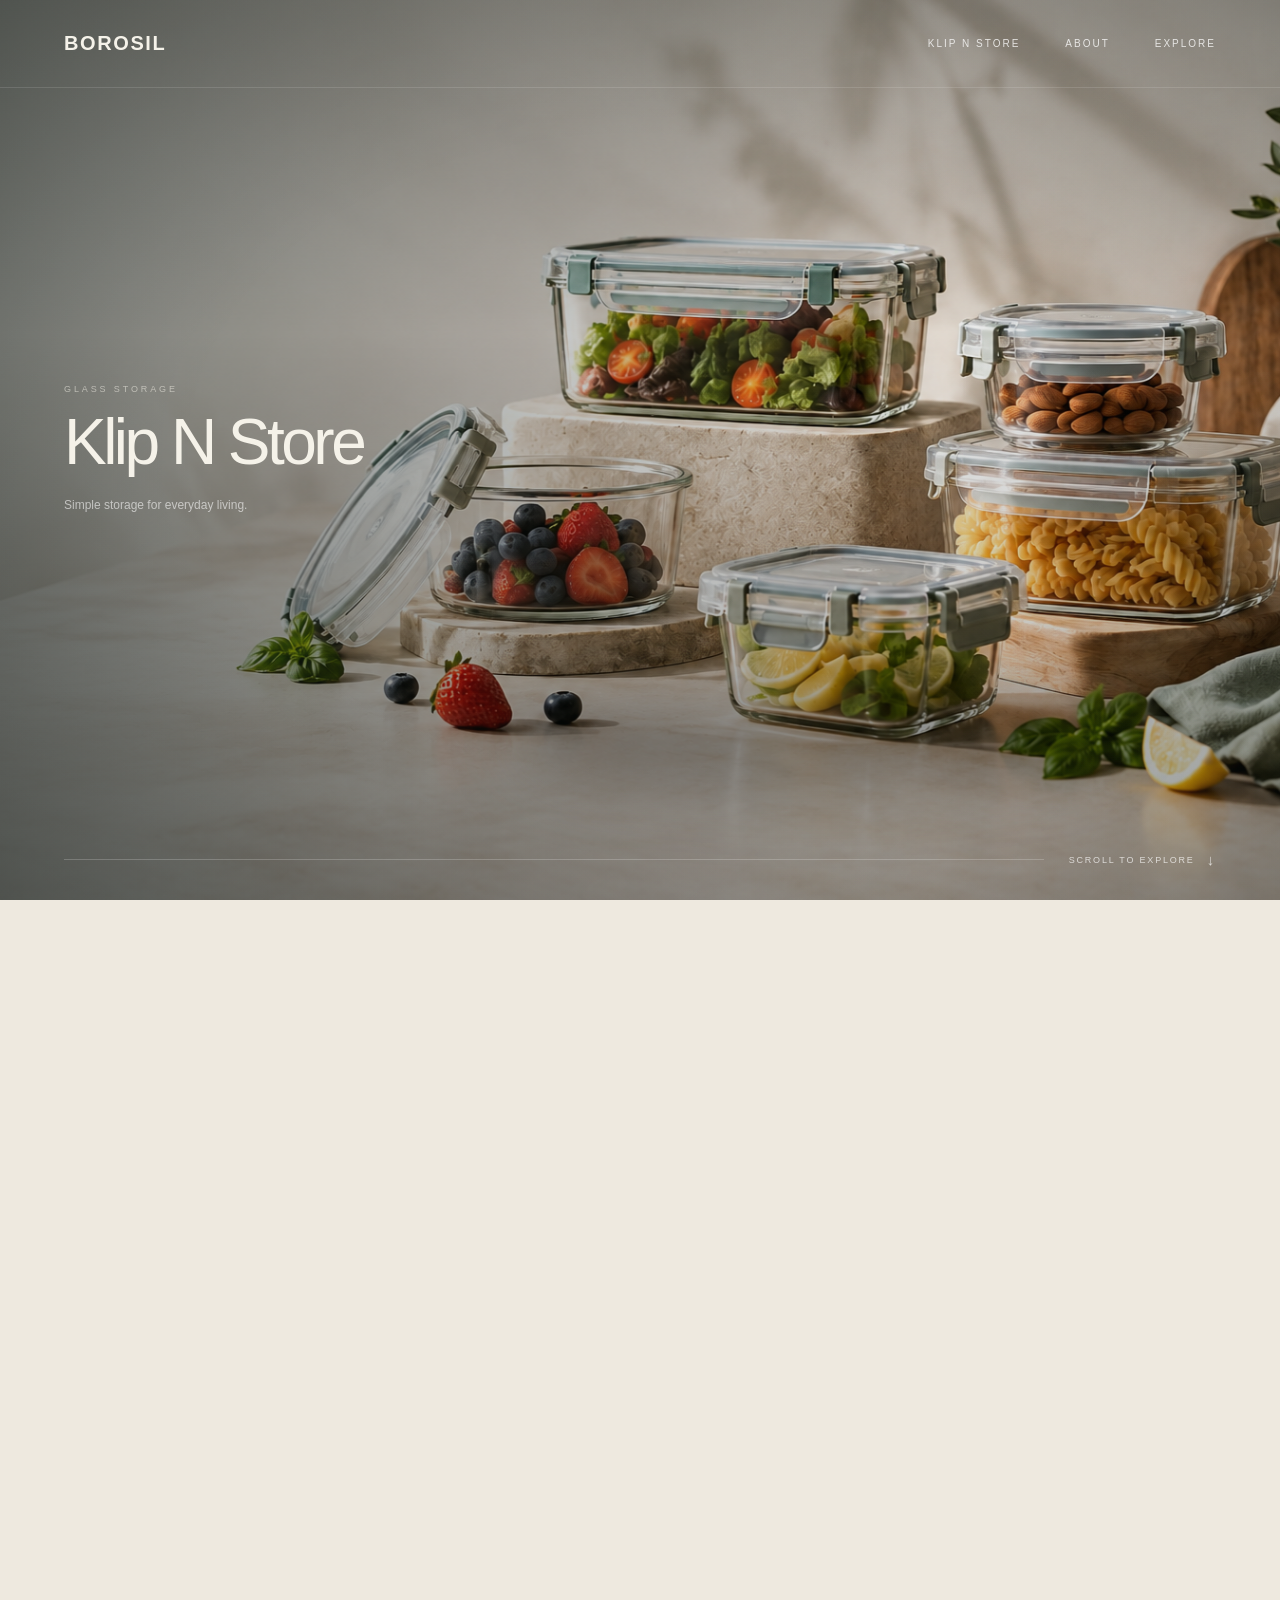
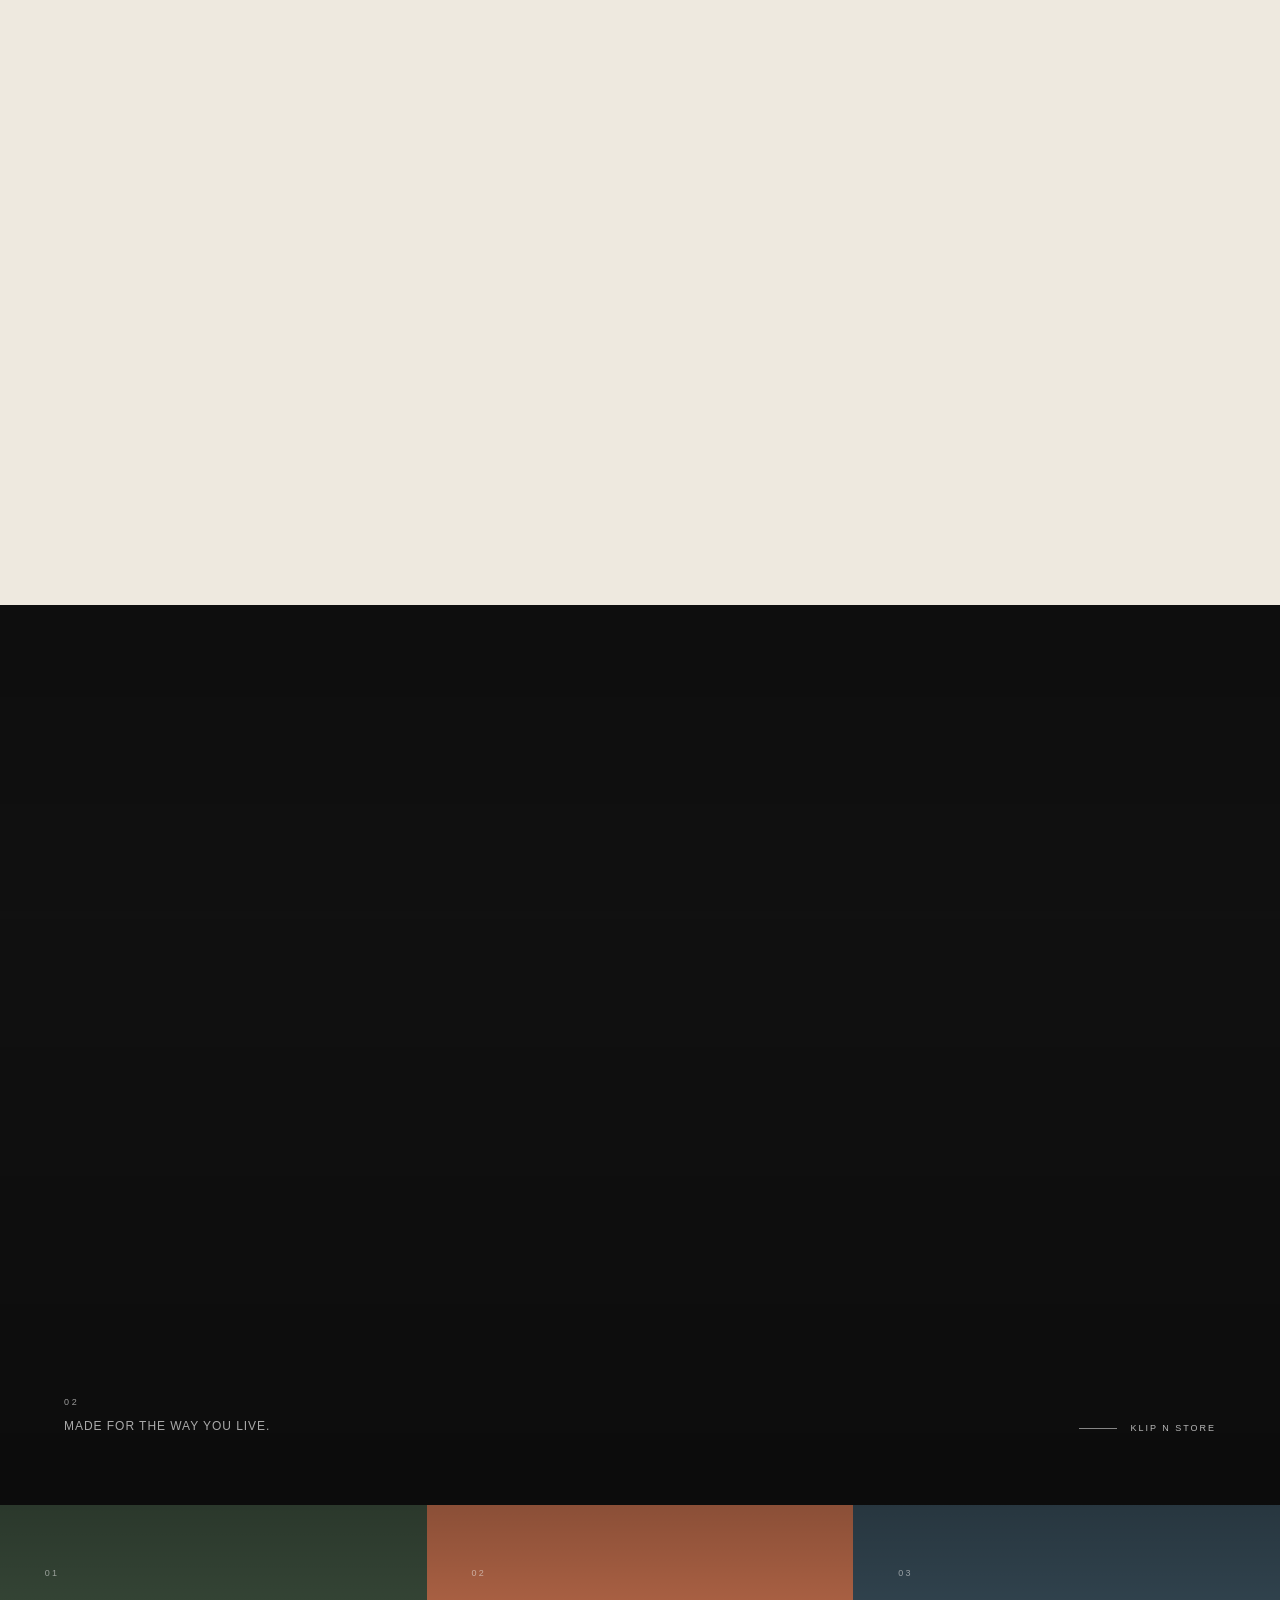
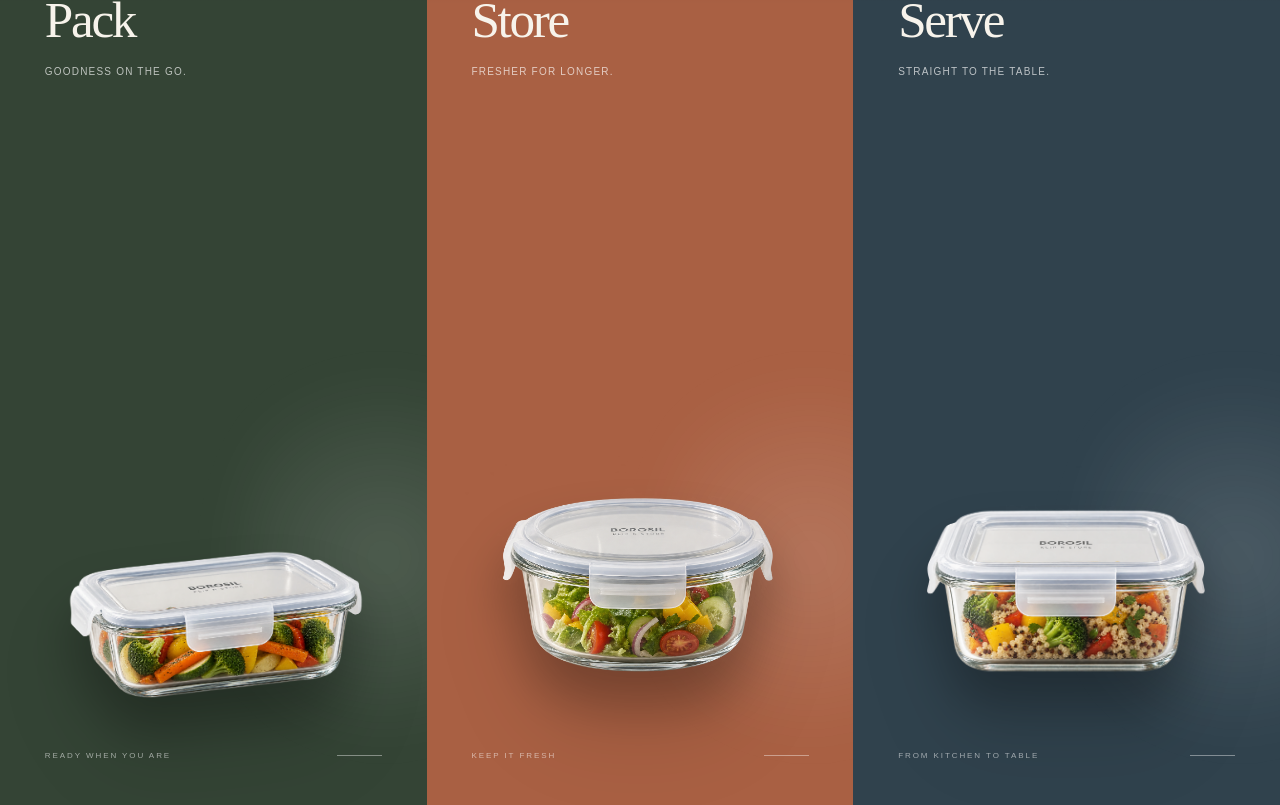
==== klip-n-store-page/index.html @ 306a79b5 "Add klip-n-store-page Co-Authored-By: Claude Sonnet 5 <noreply@anthropic.com>" ====
<!DOCTYPE html>
<html lang="en">

<head>

<meta charset="UTF-8">

<meta
  name="viewport"
  content="width=device-width, initial-scale=1.0"
>

<title>Klip N Store — Borosil</title>


<style>

/* =========================================================
   RESET
========================================================= */

*{
  margin:0;
  padding:0;
  box-sizing:border-box;
}

html{
  scroll-behavior:smooth;
}

body{
  font-family:Arial, Helvetica, sans-serif;
  background:#eee9df;
  color:#18201b;
  overflow-x:hidden;
}

img,
video{
  display:block;
  max-width:100%;
}


/* =========================================================
   HERO
========================================================= */

.hero{
  height:245vh;
}

.hero-stage{
  position:sticky;
  top:0;

  width:100%;
  height:100vh;
  min-height:650px;

  overflow:hidden;
  isolation:isolate;

  background:#273229;
}


/* =========================================================
   HERO SCENE
========================================================= */

.hero-scene{
  position:absolute;
  inset:0;

  transform:scale(1.08);

  will-change:transform;
  z-index:-10;
}

.hero-scene img{
  width:100%;
  height:100%;

  object-fit:cover;
  object-position:center;

  display:block;
}

.scene-overlay{
  position:absolute;
  inset:0;

  background:
    linear-gradient(
      90deg,
      rgba(15,22,17,.58) 0%,
      rgba(15,22,17,.28) 38%,
      rgba(15,22,17,.08) 72%,
      rgba(15,22,17,.16) 100%
    ),
    linear-gradient(
      180deg,
      rgba(8,14,10,.30) 0%,
      transparent 38%,
      rgba(8,12,9,.28) 100%
    );
}

.scene-vignette{
  position:absolute;
  inset:0;

  background:
    radial-gradient(
      ellipse at center,
      transparent 45%,
      rgba(15,20,16,.16) 100%
    );

  pointer-events:none;
}


/* =========================================================
   HEADER
========================================================= */

.header{
  position:absolute;

  top:0;
  left:0;

  width:100%;
  height:88px;

  padding:0 5vw;

  display:flex;
  align-items:center;
  justify-content:space-between;

  border-bottom:1px solid rgba(255,255,255,.12);

  z-index:50;
}

.logo{
  font-size:20px;
  font-weight:700;
  letter-spacing:.08em;

  color:#f5f2e9;
}

.nav{
  display:flex;
  gap:45px;

  font-size:10px;
  letter-spacing:.2em;

  color:rgba(255,255,255,.78);
}

.nav span{
  cursor:pointer;
}


/* =========================================================
   HERO COPY
========================================================= */

.hero-copy{
  position:absolute;

  left:5vw;
  top:50%;

  transform:translateY(-50%);

  z-index:20;

  color:#f5f2e9;

  will-change:transform,opacity;
}

.eyebrow{
  font-size:9px;
  letter-spacing:.32em;

  opacity:.55;

  margin-bottom:18px;
}

.hero-copy h1{
  font-size:clamp(42px,5vw,76px);

  font-weight:400;
  line-height:.95;
  letter-spacing:-.055em;
}

.hero-copy p{
  margin-top:22px;

  max-width:270px;

  font-size:12px;
  line-height:1.7;

  color:rgba(255,255,255,.58);
}


/* =========================================================
   HERO SHADOW
========================================================= */

.hero-shadow{
  position:absolute;

  width:48vw;
  height:8vw;

  right:12vw;
  bottom:12vh;

  border-radius:50%;

  background:rgba(0,0,0,.27);

  filter:blur(35px);

  z-index:3;

  will-change:transform,opacity;
}


/* =========================================================
   TABLETOP
========================================================= */

.tabletop{
  position:absolute;

  left:-8%;
  bottom:-45%;

  width:116%;
  height:72%;

  border-radius:50% 50% 0 0;

  /* FROSTED GLASS */
  background:
    linear-gradient(
      135deg,
      rgba(255,255,255,.13),
      rgba(255,255,255,.035) 50%,
      rgba(255,255,255,.10)
    );

  backdrop-filter:
    blur(10px)
    saturate(120%);

  -webkit-backdrop-filter:
    blur(10px)
    saturate(120%);

  border-top:1px solid rgba(255,255,255,.28);

  box-shadow:
    0 -12px 35px rgba(255,255,255,.06),
    inset 0 1px 0 rgba(255,255,255,.20);

  z-index:25;

  transform:
    translateY(0)
    scaleX(.92);

  will-change:transform;

  overflow:hidden;
}


/* SUBTLE GLASS TEXTURE */

.tabletop::after{
  content:"";

  position:absolute;
  inset:0;

  background:
    radial-gradient(
      circle at 18% 25%,
      rgba(255,255,255,.12),
      transparent 24%
    ),
    radial-gradient(
      circle at 80% 70%,
      rgba(255,255,255,.08),
      transparent 28%
    ),
    repeating-linear-gradient(
      115deg,
      rgba(255,255,255,.025) 0px,
      rgba(255,255,255,.025) 1px,
      transparent 1px,
      transparent 5px
    );

  opacity:.55;

  pointer-events:none;
}


/* GLASS EDGE */

.tabletop::before{
  content:"";

  position:absolute;

  left:8%;
  right:8%;
  top:0;

  height:1px;

  background:
    linear-gradient(
      90deg,
      transparent,
      rgba(255,255,255,.42),
      transparent
    );

  opacity:.65;
}


/* =========================================================
   COLLECTION
========================================================= */

.collection{
  position:absolute;

  inset:0;

  z-index:30;

  pointer-events:none;

  opacity:0;

  will-change:opacity;
}

.collection-title{
  position:absolute;

  top:17%;
  left:50%;

  transform:
    translateX(-50%)
    translateY(30px);

  text-align:center;

  will-change:transform,opacity;
}

.collection-title span{
  display:block;

  font-size:9px;
  letter-spacing:.34em;

  color:#687067;
}

.collection-title h2{
  margin-top:13px;

  font-size:clamp(25px,3vw,42px);

  font-weight:400;
  letter-spacing:-.04em;

  color:#202920;
}


/* =========================================================
   COLLECTION PRODUCTS
========================================================= */

.collection-product{
  position:absolute;

  bottom:5%;

  width:28vw;
  max-width:430px;

  will-change:transform,opacity;
}

.collection-product img{
  width:100%;
  height:auto;

  filter:
    drop-shadow(
      0 22px 18px rgba(20,25,20,.20)
    )
    drop-shadow(
      0 45px 32px rgba(20,25,20,.12)
    );
}

.collection-product::after{
  content:"";

  position:absolute;

  left:12%;
  right:12%;
  bottom:2px;

  height:32px;

  background:rgba(25,30,25,.22);

  filter:blur(18px);

  opacity:.85;

  z-index:-1;
}

.rectangle{
  left:7%;

  transform:
    translateY(120%)
    rotate(-3deg)
    scale(.85);
}

.round{
  left:50%;

  width:24vw;

  transform:
    translate(-50%,120%)
    rotate(2deg)
    scale(.85);
}

.square{
  right:7%;

  transform:
    translateY(120%)
    rotate(3deg)
    scale(.85);
}

.product-label{
  margin-top:12px;

  text-align:center;

  font-size:9px;
  letter-spacing:.25em;

  color:#566056;
}


/* =========================================================
   HERO SCROLL UI
========================================================= */

.scroll-ui{
  position:absolute;

  left:5vw;
  right:5vw;
  bottom:32px;

  display:flex;
  align-items:center;

  gap:25px;

  z-index:50;
}

.scroll-line{
  flex:1;

  height:1px;

  background:rgba(255,255,255,.2);

  overflow:hidden;
}

.scroll-line span{
  display:block;

  width:0;
  height:100%;

  background:#fff;

  will-change:width;
}

.scroll-text{
  display:flex;
  align-items:center;

  gap:12px;

  font-size:9px;
  letter-spacing:.2em;

  color:rgba(255,255,255,.7);

  white-space:nowrap;
}

.scroll-arrow{
  font-size:15px;
}


/* =========================================================
   VIDEO
========================================================= */

.video-section{
  position:relative;

  height:100vh;
  min-height:650px;

  overflow:hidden;

  background:#111;
}

.video-wrap{
  position:absolute;
  inset:0;

  overflow:hidden;

  transform:scale(1.04);

  will-change:transform;
}

.video-wrap video{
  width:100%;
  height:100%;

  object-fit:cover;

  transform:scale(1.02);

  will-change:transform;
}

.video-overlay{
  position:absolute;
  inset:0;

  background:
    linear-gradient(
      180deg,
      rgba(0,0,0,.18),
      transparent 35%,
      rgba(0,0,0,.28)
    );

  pointer-events:none;
}


/* =========================================================
   VIDEO CONTENT
========================================================= */

.video-content{
  position:absolute;

  left:5vw;
  bottom:8vh;

  z-index:5;

  color:white;

  opacity:.9;
}

.video-number{
  font-size:9px;
  letter-spacing:.3em;

  margin-bottom:12px;

  opacity:.65;
}

.video-content p{
  font-size:12px;
  letter-spacing:.08em;

  color:rgba(255,255,255,.72);
}

.video-label{
  position:absolute;

  right:5vw;
  bottom:8vh;

  z-index:5;

  display:flex;
  align-items:center;

  gap:14px;

  color:rgba(255,255,255,.7);

  font-size:9px;
  letter-spacing:.22em;
}

.video-label::before{
  content:"";

  width:38px;
  height:1px;

  background:rgba(255,255,255,.5);
}


/* =========================================================
   PACK / STORE / SERVE — DESKTOP
========================================================= */

.use-cases{
  position:relative;

  width:100%;
  min-height:100vh;

  display:grid;
  grid-template-columns:repeat(3,1fr);

  overflow:hidden;

  background:#182019;
}

.use-panel{
  position:relative;

  width:100%;
  min-width:0;
  min-height:100vh;

  overflow:hidden;
  isolation:isolate;

  display:flex;
  flex-direction:column;
  justify-content:space-between;

  padding:7vh 3.5vw 5vh;

  transition:
    filter .6s ease;
}

.use-panel:hover{
  transform:none;
}


/* =========================================================
   PANEL COLORS
========================================================= */

.use-panel.pack{
  background:#344435;
}

.use-panel.store{
  background:#a96043;
}

.use-panel.serve{
  background:#30424d;
}


/* =========================================================
   PANEL TEXT
========================================================= */

.panel-top{
  position:relative;

  z-index:5;
}

.panel-number{
  font-size:9px;

  letter-spacing:.25em;

  color:rgba(255,255,255,.55);

  margin-bottom:18px;
}

.panel-title{
  font-family:Georgia, "Times New Roman", serif;

  font-size:clamp(40px,4vw,68px);

  font-weight:400;

  line-height:.95;

  letter-spacing:-.045em;

  color:#f7f3eb;
}

.panel-description{
  margin-top:18px;

  max-width:180px;

  font-size:10px;

  line-height:1.7;

  letter-spacing:.12em;

  text-transform:uppercase;

  color:rgba(255,255,255,.68);
}


/* =========================================================
   PRODUCT AREA
========================================================= */

.panel-product{
  position:absolute;

  left:8%;
  right:8%;

  bottom:10%;

  z-index:2;

  display:flex;

  justify-content:center;
  align-items:center;
}

.panel-product img{
  width:100%;
  max-width:430px;

  height:auto;

  object-fit:contain;

  filter:
    drop-shadow(
      0 30px 24px rgba(0,0,0,.22)
    )
    drop-shadow(
      0 55px 35px rgba(0,0,0,.12)
    );

  transition:
    transform 1s cubic-bezier(.16,1,.3,1);
}

.use-panel:hover .panel-product img{
  transform:none;
}


/* =========================================================
   PANEL LIGHT
========================================================= */

.panel-light{
  position:absolute;

  width:70%;

  height:55%;

  right:-25%;
  bottom:0;

  border-radius:50%;

  background:
    radial-gradient(
      circle,
      rgba(255,255,255,.14),
      transparent 65%
    );

  filter:blur(25px);

  z-index:-1;

  pointer-events:none;
}


/* =========================================================
   BOTTOM COPY
========================================================= */

.panel-bottom{
  position:relative;

  z-index:5;

  display:flex;
  align-items:center;
  justify-content:space-between;
}

.panel-bottom span{
  font-size:8px;

  letter-spacing:.24em;

  color:rgba(255,255,255,.55);
}

.panel-line{
  width:45px;

  height:1px;

  background:rgba(255,255,255,.4);
}

.use-cases::before{
  content:"";

  position:absolute;

  left:0;
  right:0;
  top:0;

  height:100px;

  background:
    linear-gradient(
      180deg,
      rgba(0,0,0,.18),
      transparent
    );

  z-index:10;

  pointer-events:none;
}


/* =========================================================
   MOBILE
========================================================= */

@media(max-width:700px){

  /* =====================================================
     HERO
  ===================================================== */

  .hero{
    height:280vh;
  }

  .hero-stage{
    min-height:600px;
  }

  .header{
    height:70px;

    padding:0 6vw;
  }

  .logo{
    font-size:17px;
  }

  .nav{
    display:none;
  }

  .header::after{
    content:"MENU";

    font-size:9px;

    letter-spacing:.2em;

    color:rgba(255,255,255,.8);
  }


  .hero-copy{
    left:6vw;
    top:22%;
  }

  .hero-copy h1{
    font-size:42px;
  }

  .hero-copy p{
    max-width:220px;

    font-size:10px;
  }


  .hero-shadow{
    width:80vw;
    height:15vw;

    right:5vw;
    bottom:16%;
  }


  .tabletop{
    height:58%;

    bottom:-35%;
  }


  .collection-title{
    top:15%;
  }

  .collection-title h2{
    font-size:26px;
  }


  /* =====================================================
     MOBILE PRODUCT CAROUSEL
  ===================================================== */

  .collection{
    touch-action:pan-y;
  }

  .collection-product{
    width:82vw;
    max-width:none;

    left:50%;
    right:auto;

    bottom:11%;

    opacity:0;

    pointer-events:none;

    transition:
      transform .55s cubic-bezier(.16,1,.3,1),
      opacity .35s ease;

    will-change:transform;
  }

  .collection-product img{
    width:100%;
    height:auto;
  }

  .collection-product.mobile-active{
    z-index:3;
  }

  .collection-product.mobile-next{
    z-index:2;
  }

  .collection-product.mobile-prev{
    z-index:1;
  }

  .product-label{
    margin-top:10px;
  }


  /* =====================================================
     SCROLL UI
  ===================================================== */

  .scroll-ui{
    left:6vw;
    right:6vw;

    bottom:24px;
  }


  /* =====================================================
     VIDEO
  ===================================================== */

  .video-section{
    min-height:600px;
  }

  .video-content{
    left:6vw;
    bottom:6vh;
  }

  .video-label{
    right:6vw;
    bottom:6vh;
  }


  /* =====================================================
     MOBILE PACK / STORE / SERVE

     These are actual cards.
     They do NOT touch the viewport edges.
  ===================================================== */

  .use-cases{
    position:relative;
    display:block;
    width:100%;

    /* 3 card transitions */
    height:300vh;
    min-height:1800px;

    overflow:visible;
    background:#eee9df;

    touch-action:pan-y;
  }


  /* =====================================================
     CARD
  ===================================================== */

  .use-panel{

    position:absolute;

    top:7vh;
    left:10vw;

    width:80vw;
    height:76vh;

    min-height:0;

    border-radius:24px;

    padding:
      7vh
      8vw
      6vh;

    overflow:hidden;

    box-shadow:
      0 18px 45px rgba(0,0,0,.16),
      0 4px 12px rgba(0,0,0,.08);

    transition:
      transform .65s cubic-bezier(.16,1,.3,1),
      opacity .45s ease;

    will-change:transform,opacity;

    pointer-events:none;
  }


  .use-panel:hover{
    transform:none;
  }


  /* =====================================================
     ACTIVE CARD
  ===================================================== */

  .use-panel.stack-active{

    transform:
      translate3d(0,0,0)
      rotate(0deg)
      scale(1);

    opacity:1;

    z-index:3;

    pointer-events:auto;
  }


  /* =====================================================
     SECOND CARD
  ===================================================== */

  .use-panel.stack-next{

    transform:
      translate3d(18px,28px,0)
      rotate(1.8deg)
      scale(.94);

    opacity:1;

    z-index:2;
  }


  /* =====================================================
     THIRD CARD
  ===================================================== */

  .use-panel.stack-next-2{

    transform:
      translate3d(-16px,54px,0)
      rotate(-2deg)
      scale(.88);

    opacity:1;

    z-index:1;
  }


  .use-panel.stack-hidden{

    transform:
      translate3d(0,40px,0)
      scale(.90);

    opacity:0;

    z-index:0;
  }


  /* =====================================================
     MOBILE CARD CONTENT
  ===================================================== */

  .panel-title{
    font-size:52px;
  }

  .panel-description{
    max-width:190px;
  }

  .panel-product{

    left:8%;
    right:8%;

    bottom:17%;
  }

  .panel-product img{
    max-width:360px;
  }


  .panel-bottom{
    bottom:0;
  }

}


/* =========================================================
   REDUCED MOTION
========================================================= */

@media(prefers-reduced-motion:reduce){

  html{
    scroll-behavior:auto;
  }

  *,
  *::before,
  *::after{
    animation:none!important;
    transition:none!important;
  }

}

</style>

</head>


<body>


<!-- =====================================================
     01 — HERO
===================================================== -->

<section class="hero">

  <div class="hero-stage">


    <!-- SCENE -->

    <div class="hero-scene">

      <img
        src="assets/klip-scene.png"
        alt="Klip N Store kitchen scene"
      >

      <div class="scene-overlay"></div>
      <div class="scene-vignette"></div>

    </div>


    <!-- HEADER -->

    <header class="header">

      <div class="logo">
        BOROSIL
      </div>

      <nav class="nav">

        <span>KLIP N STORE</span>
        <span>ABOUT</span>
        <span>EXPLORE</span>

      </nav>

    </header>


    <!-- HERO COPY -->

    <div class="hero-copy">

      <div class="eyebrow">
        GLASS STORAGE
      </div>

      <h1>
        Klip N Store
      </h1>

      <p>
        Simple storage for everyday living.
      </p>

    </div>


    <!-- SHADOW -->

    <div class="hero-shadow"></div>


    <!-- TABLETOP -->

    <div class="tabletop"></div>


    <!-- PRODUCTS -->

    <div class="collection">

      <div class="collection-title">

        <span>
          KLIP N STORE
        </span>

        <h2>
          Three shapes. One simple idea.
        </h2>

      </div>


      <div class="collection-product rectangle">

        <img
          src="assets/rectangle.png"
          alt="Rectangle Klip N Store"
        >

        <div class="product-label">
          RECTANGLE
        </div>

      </div>


      <div class="collection-product round">

        <img
          src="assets/round.png"
          alt="Round Klip N Store"
        >

        <div class="product-label">
          ROUND
        </div>

      </div>


      <div class="collection-product square">

        <img
          src="assets/square.png"
          alt="Square Klip N Store"
        >

        <div class="product-label">
          SQUARE
        </div>

      </div>

    </div>


    <!-- SCROLL UI -->

    <div class="scroll-ui">

      <div class="scroll-line">
        <span></span>
      </div>

      <div class="scroll-text">

        <span>
          SCROLL TO EXPLORE
        </span>

        <span class="scroll-arrow">
          ↓
        </span>

      </div>

    </div>

  </div>

</section>



<!-- =====================================================
     02 — VIDEO
===================================================== -->

<section class="video-section">

  <div class="video-wrap">

    <video
      src="assets/klip-video.mp4"
      autoplay
      muted
      loop
      playsinline
      preload="auto"
    ></video>

    <div class="video-overlay"></div>

  </div>


  <div class="video-content">

    <div class="video-number">
      02
    </div>

    <p>
      MADE FOR THE WAY YOU LIVE.
    </p>

  </div>


  <div class="video-label">
    KLIP N STORE
  </div>

</section>



<!-- =====================================================
     03 — PACK / STORE / SERVE
===================================================== -->

<section class="use-cases">


  <!-- PACK -->

  <article class="use-panel pack">

    <div class="panel-top">

      <div class="panel-number">
        01
      </div>

      <h2 class="panel-title">
        Pack
      </h2>

      <p class="panel-description">
        Goodness on the go.
      </p>

    </div>


    <div class="panel-product">

      <img
        src="assets/rectangle.png"
        alt="Klip N Store for packing"
      >

    </div>


    <div class="panel-light"></div>


    <div class="panel-bottom">

      <span>
        READY WHEN YOU ARE
      </span>

      <div class="panel-line"></div>

    </div>

  </article>


  <!-- STORE -->

  <article class="use-panel store">

    <div class="panel-top">

      <div class="panel-number">
        02
      </div>

      <h2 class="panel-title">
        Store
      </h2>

      <p class="panel-description">
        Fresher for longer.
      </p>

    </div>


    <div class="panel-product">

      <img
        src="assets/round.png"
        alt="Klip N Store for storage"
      >

    </div>


    <div class="panel-light"></div>


    <div class="panel-bottom">

      <span>
        KEEP IT FRESH
      </span>

      <div class="panel-line"></div>

    </div>

  </article>


  <!-- SERVE -->

  <article class="use-panel serve">

    <div class="panel-top">

      <div class="panel-number">
        03
      </div>

      <h2 class="panel-title">
        Serve
      </h2>

      <p class="panel-description">
        Straight to the table.
      </p>

    </div>


    <div class="panel-product">

      <img
        src="assets/square.png"
        alt="Klip N Store for serving"
      >

    </div>


    <div class="panel-light"></div>


    <div class="panel-bottom">

      <span>
        FROM KITCHEN TO TABLE
      </span>

      <div class="panel-line"></div>

    </div>

  </article>


</section>



<script>

/* =========================================================
   HERO ELEMENTS
========================================================= */

const hero =
  document.querySelector(".hero");

const heroScene =
  document.querySelector(".hero-scene");

const heroCopy =
  document.querySelector(".hero-copy");

const heroShadow =
  document.querySelector(".hero-shadow");

const tabletop =
  document.querySelector(".tabletop");

const collection =
  document.querySelector(".collection");

const collectionTitle =
  document.querySelector(".collection-title");

const rectangle =
  document.querySelector(".collection-product.rectangle");

const round =
  document.querySelector(".collection-product.round");

const square =
  document.querySelector(".collection-product.square");

const progress =
  document.querySelector(".scroll-line span");


/* =========================================================
   VIDEO
========================================================= */

const videoSection =
  document.querySelector(".video-section");

const videoWrap =
  document.querySelector(".video-wrap");

const video =
  document.querySelector(".video-wrap video");


/* =========================================================
   USE CASES
========================================================= */

const useCases =
  document.querySelector(".use-cases");

const usePanels =
  Array.from(
    document.querySelectorAll(".use-panel")
  );


/* =========================================================
   HELPERS
========================================================= */

function clamp(value,min,max){

  return Math.min(
    Math.max(value,min),
    max
  );

}


function easeInOut(value){

  return value < .5

    ? 4 * value * value * value

    : 1 -
      Math.pow(
        -2 * value + 2,
        3
      ) / 2;

}


function easeOut(value){

  return 1 -
    Math.pow(
      1 - value,
      3
    );

}


/* =========================================================
   MOBILE PRODUCT CAROUSEL
========================================================= */

const mobileProducts = [
  rectangle,
  round,
  square
];

let mobileProductIndex = 0;


/* =========================================================
   MOBILE PRODUCT POSITION
========================================================= */

function updateMobileCarousel(
  reveal = 1
){

  if(window.innerWidth > 700){
    return;
  }

  mobileProducts.forEach(
    (product,index) => {

      product.classList.remove(
        "mobile-active",
        "mobile-next",
        "mobile-prev"
      );


      if(index === mobileProductIndex){

        product.classList.add(
          "mobile-active"
        );

        product.style.transform = `
          translate3d(
            -50%,
            0,
            0
          )
          rotate(0deg)
          scale(1)
        `;

        product.style.opacity =
          reveal;

      }
      else{

        product.style.opacity = 0;

        product.style.transform = `
          translate3d(
            -50%,
            0,
            0
          )
          scale(.96)
        `;

      }

    }
  );

}


/* =========================================================
   HERO ANIMATION
========================================================= */

function updateHero(){

  const rect =
    hero.getBoundingClientRect();

  const total =
    hero.offsetHeight -
    window.innerHeight;

  const raw =
    -rect.top / total;

  const scroll =
    clamp(raw,0,1);


  /* =========================================
     CAMERA
  ========================================= */

  const camera =
    easeInOut(
      clamp(
        scroll / .42,
        0,
        1
      )
    );


  heroScene.style.transform = `
    scale(${1.08 - camera * .08})
    translate(
      ${camera * -18}px,
      ${camera * -10}px
    )
  `;


  /* =========================================
     COPY
  ========================================= */

  const copyProgress =
    clamp(
      (scroll - .04) / .25,
      0,
      1
    );

  const copyEase =
    easeInOut(copyProgress);

  heroCopy.style.opacity =
    1 - copyEase;

  heroCopy.style.transform = `
    translateY(
      ${-50 - copyEase * 35}%
    )
  `;


  /* =========================================
     SHADOW
  ========================================= */

  heroShadow.style.transform = `
    translateX(${scroll * -35}px)
    scale(${1 - scroll * .12})
  `;

  heroShadow.style.opacity =
    1 - scroll * .45;


  /* =========================================
     TABLETOP
  ========================================= */

  const reveal =
    clamp(
      (scroll - .20) / .38,
      0,
      1
    );

  const revealEase =
    easeInOut(reveal);

  const surfaceY =
    55 -
    revealEase * 100;

  const surfaceScale =
    .92 +
    revealEase * .08;

  tabletop.style.transform = `
    translateY(${surfaceY}%)
    scaleX(${surfaceScale})
  `;


  /* =========================================
     COLLECTION
  ========================================= */

  const collectionProgress =
    clamp(
      (scroll - .39) / .35,
      0,
      1
    );

  const collectionEase =
    easeOut(collectionProgress);

  collection.style.opacity =
    window.innerWidth <= 700
      ? clamp(
          (scroll - .39) / .12,
          0,
          1
        )
      : collectionEase;


  /* =========================================
     COLLECTION TITLE
  ========================================= */

  const titleY =
    30 -
    collectionEase * 30;

  collectionTitle.style.transform = `
    translateX(-50%)
    translateY(${titleY}px)
  `;


  /* =========================================
     MOBILE PRODUCTS
  ========================================= */

  if(window.innerWidth <= 700){

    /*
      MOBILE PRODUCT SCROLL

      Rectangle stays longest,
      then Round, then Square.
    */

    const productProgress =
      clamp(
        (scroll - .39) / .48,
        0,
        1
      );


    let newProductIndex;


    if(productProgress < .55){

      newProductIndex = 0;

    }
    else if(productProgress < .80){

      newProductIndex = 1;

    }
    else{

      newProductIndex = 2;

    }


    if(
      newProductIndex !==
      mobileProductIndex
    ){

      mobileProductIndex =
        newProductIndex;

    }


    updateMobileCarousel(1);

  }


  /* =========================================
     DESKTOP PRODUCTS
  ========================================= */

  else{


    /* RECTANGLE */

    const rectangleProgress =
      clamp(
        (scroll - .39) / .28,
        0,
        1
      );

    const rectangleEase =
      easeOut(rectangleProgress);

    rectangle.style.transform = `
      translateY(
        ${120 - rectangleEase * 120}%
      )
      rotate(
        ${-3 + rectangleEase * 3}deg
      )
      scale(
        ${.85 + rectangleEase * .15}
      )
    `;

    rectangle.style.opacity =
      rectangleEase;


    /* ROUND */

    const roundProgress =
      clamp(
        (scroll - .46) / .28,
        0,
        1
      );

    const roundEase =
      easeOut(roundProgress);

    round.style.transform = `
      translate(
        -50%,
        ${120 - roundEase * 120}%
      )
      rotate(
        ${2 - roundEase * 2}deg
      )
      scale(
        ${.85 + roundEase * .15}
      )
    `;

    round.style.opacity =
      roundEase;


    /* SQUARE */

    const squareProgress =
      clamp(
        (scroll - .53) / .28,
        0,
        1
      );

    const squareEase =
      easeOut(squareProgress);

    square.style.transform = `
      translateY(
        ${120 - squareEase * 120}%
      )
      rotate(
        ${3 - squareEase * 3}deg
      )
      scale(
        ${.85 + squareEase * .15}
      )
    `;

    square.style.opacity =
      squareEase;

  }


  /* =========================================
     HERO PROGRESS
  ========================================= */

  progress.style.width =
    `${scroll * 100}%`;

}


/* =========================================================
   VIDEO ANIMATION
========================================================= */

function updateVideo(){

  const rect =
    videoSection.getBoundingClientRect();

  const vh =
    window.innerHeight;


  const entering =
    clamp(
      1 -
      rect.top / vh,
      0,
      1
    );


  const leaving =
    clamp(
      -rect.bottom / vh,
      0,
      1
    );


  const videoScale =
    1.04 +
    leaving * .025;

  videoWrap.style.transform = `
    scale(${videoScale})
  `;


  video.style.transform = `
    scale(
      ${1.02 + entering * .015}
    )
  `;

}


/* =========================================================
   MASTER UPDATE
========================================================= */

let ticking = false;

function update(){

  if(!ticking){

    window.requestAnimationFrame(
      () => {

        updateHero();
        updateVideo();

        if(window.innerWidth <= 700){

          updateUseCardsOnScroll();

        }

        ticking = false;

      }
    );

    ticking = true;

  }

}


window.addEventListener(
  "scroll",
  update,
  {passive:true}
);

window.addEventListener(
  "resize",
  update
);


/* =========================================================
   MOBILE PACK / STORE / SERVE STACK
========================================================= */

let useCardIndex = 0;


/* =========================================================
   UPDATE CARD STACK
========================================================= */

function updateUseCardStack(){

  if(window.innerWidth > 700){
    return;
  }

  const total =
    usePanels.length;

  usePanels.forEach(
    (panel,index) => {

      const position =
        (
          index -
          useCardIndex +
          total
        ) % total;


      if(position === 0){

        panel.className =
          panel.className
            .replace(
              /\bstack-\S+/g,
              ""
            )
            .trim();

        panel.classList.add(
          "stack-active"
        );

        panel.style.opacity = 1;

        panel.style.transform = `
          translate3d(
            0,
            0,
            0
          )
          rotate(0deg)
          scale(1)
        `;

      }
      else if(position === 1){

        panel.className =
          panel.className
            .replace(
              /\bstack-\S+/g,
              ""
            )
            .trim();

        panel.classList.add(
          "stack-next"
        );

        panel.style.opacity = 1;

        panel.style.transform = `
          translate3d(
            18px,
            28px,
            0
          )
          rotate(1.8deg)
          scale(.94)
        `;

      }
      else{

        panel.className =
          panel.className
            .replace(
              /\bstack-\S+/g,
              ""
            )
            .trim();

        panel.classList.add(
          "stack-next-2"
        );

        panel.style.opacity = 1;

        panel.style.transform = `
          translate3d(
            -16px,
            54px,
            0
          )
          rotate(-1.4deg)
          scale(.93)
        `;

      }

    }
  );

}


/* =========================================================
   MOBILE CARD SCROLL CONTROL
========================================================= */

function updateUseCardsOnScroll(){

  if(window.innerWidth > 700){
    return;
  }

  const rect =
    useCases.getBoundingClientRect();

  const vh =
    window.innerHeight;


  /*
    The card section is 300vh.

    While inside this section:
    - cards stay locked in the viewport
    - scrolling changes the active card

    Once the section is finished:
    - cards are released
    - normal page scrolling continues
  */

  const sectionHeight =
    useCases.offsetHeight;

  const scrollDistance =
    sectionHeight - vh;


  const scrolled =
    clamp(
      -rect.top,
      0,
      scrollDistance
    );


  const progress =
    scrollDistance > 0
      ? scrolled / scrollDistance
      : 0;


  /* =====================================
     LOCK CARDS ONLY WHILE SECTION IS ACTIVE
  ===================================== */

  const sectionActive =
    rect.top <= 0 &&
    rect.bottom >= vh;


  usePanels.forEach(panel => {

    if(sectionActive){

      panel.style.position = "fixed";
      panel.style.top = "7vh";
      panel.style.left = "10vw";
      panel.style.width = "80vw";

    }
    else{

      panel.style.position = "absolute";
      panel.style.top = "7vh";
      panel.style.left = "10vw";
      panel.style.width = "80vw";

    }

  });


  /* =====================================
     CARD SEQUENCE
  ===================================== */

  let newCardIndex;


  /* PACK */

  if(progress < .42){

    newCardIndex = 0;

  }


  /* STORE */

  else if(progress < .72){

    newCardIndex = 1;

  }


  /* SERVE */

  else{

    newCardIndex = 2;

  }


  if(newCardIndex !== useCardIndex){

    useCardIndex =
      newCardIndex;

    updateUseCardStack();

  }

}


/* =========================================================
   INITIAL CARD STATE
========================================================= */

updateUseCardStack();
updateUseCardsOnScroll();


/* =========================================================
   RESIZE
========================================================= */

window.addEventListener(
  "resize",
  () => {

    if(window.innerWidth <= 700){

      updateUseCardStack();
      updateUseCardsOnScroll();

    }

  }
);


/* =========================================================
   VIDEO AUTOPLAY FALLBACK
========================================================= */

if(video){

  video.muted = true;


  const playVideo = () => {

    video
      .play()
      .catch(() => {});

  };


  playVideo();


  document.addEventListener(
    "visibilitychange",
    () => {

      if(
        document.visibilityState ===
        "visible"
      ){

        playVideo();

      }

    }
  );

}


/* =========================================================
   INITIAL UPDATE
========================================================= */

update();

</script>


</body>

</html>
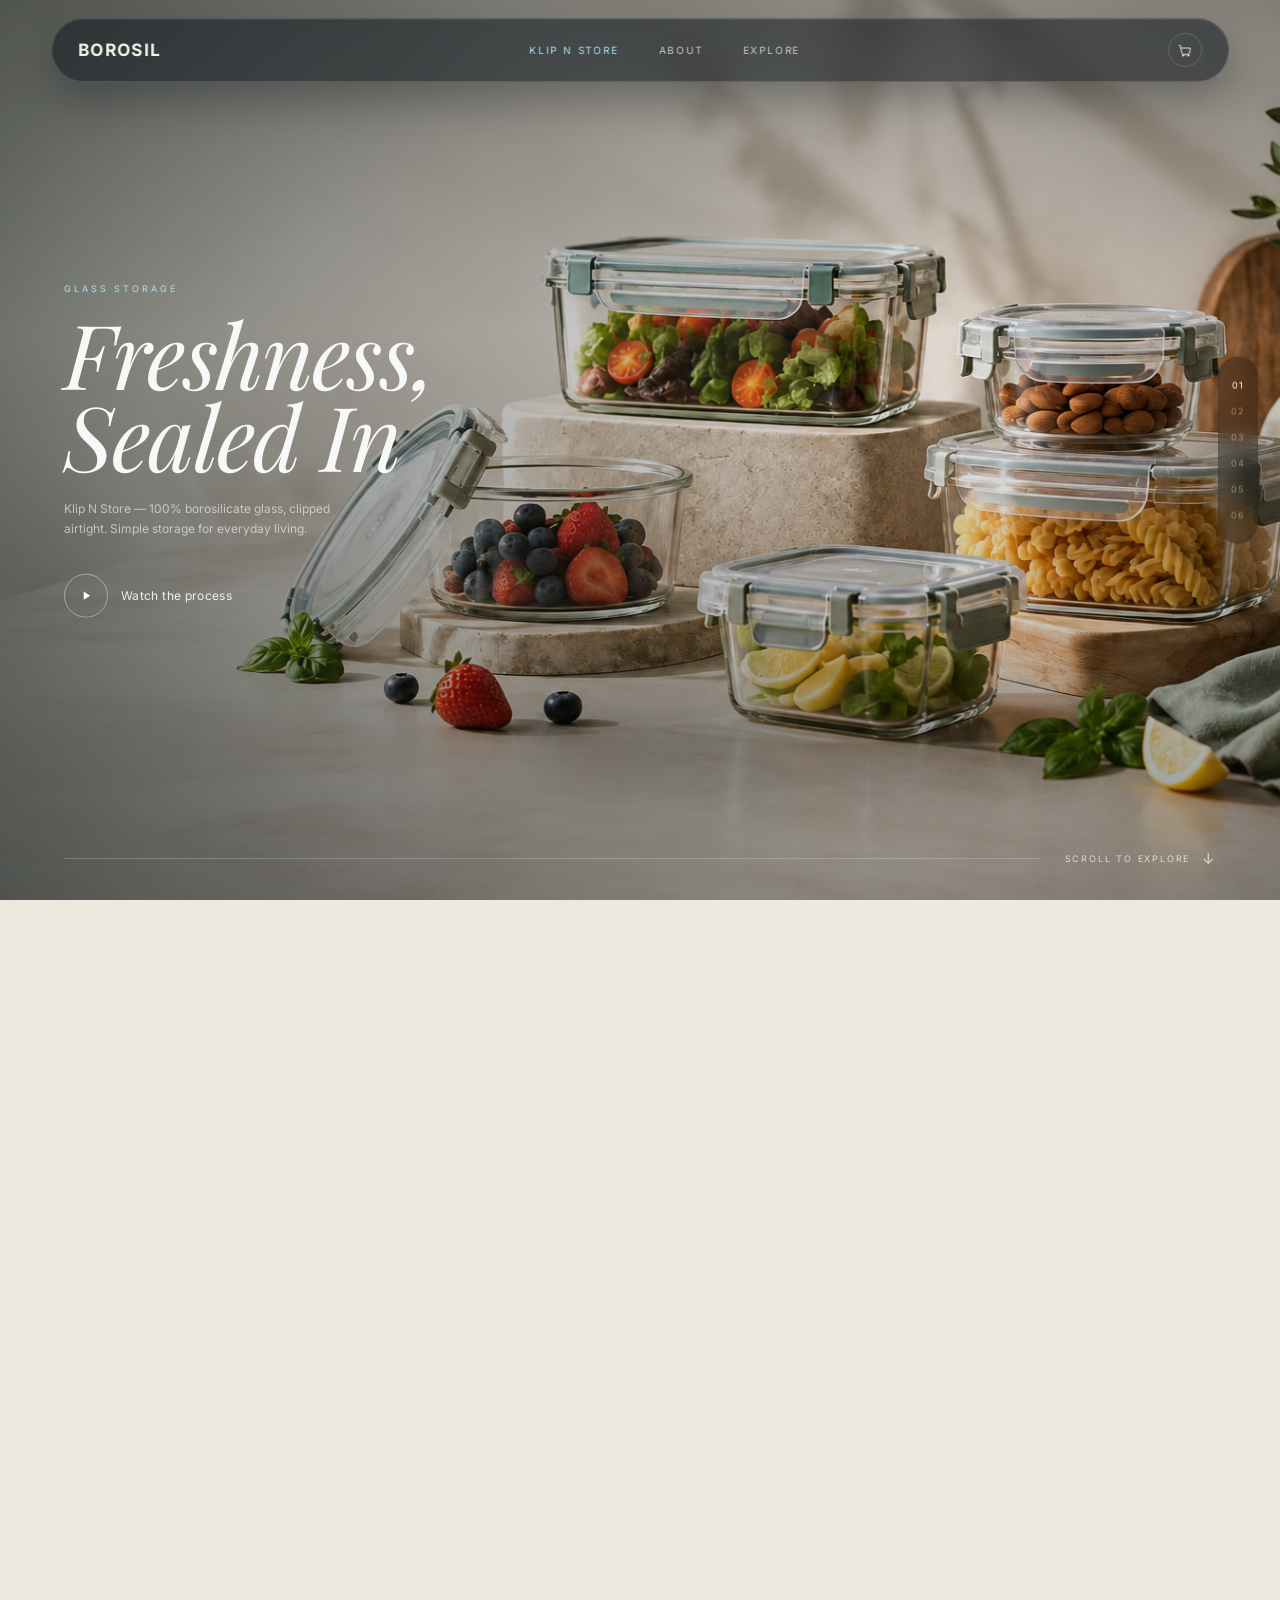
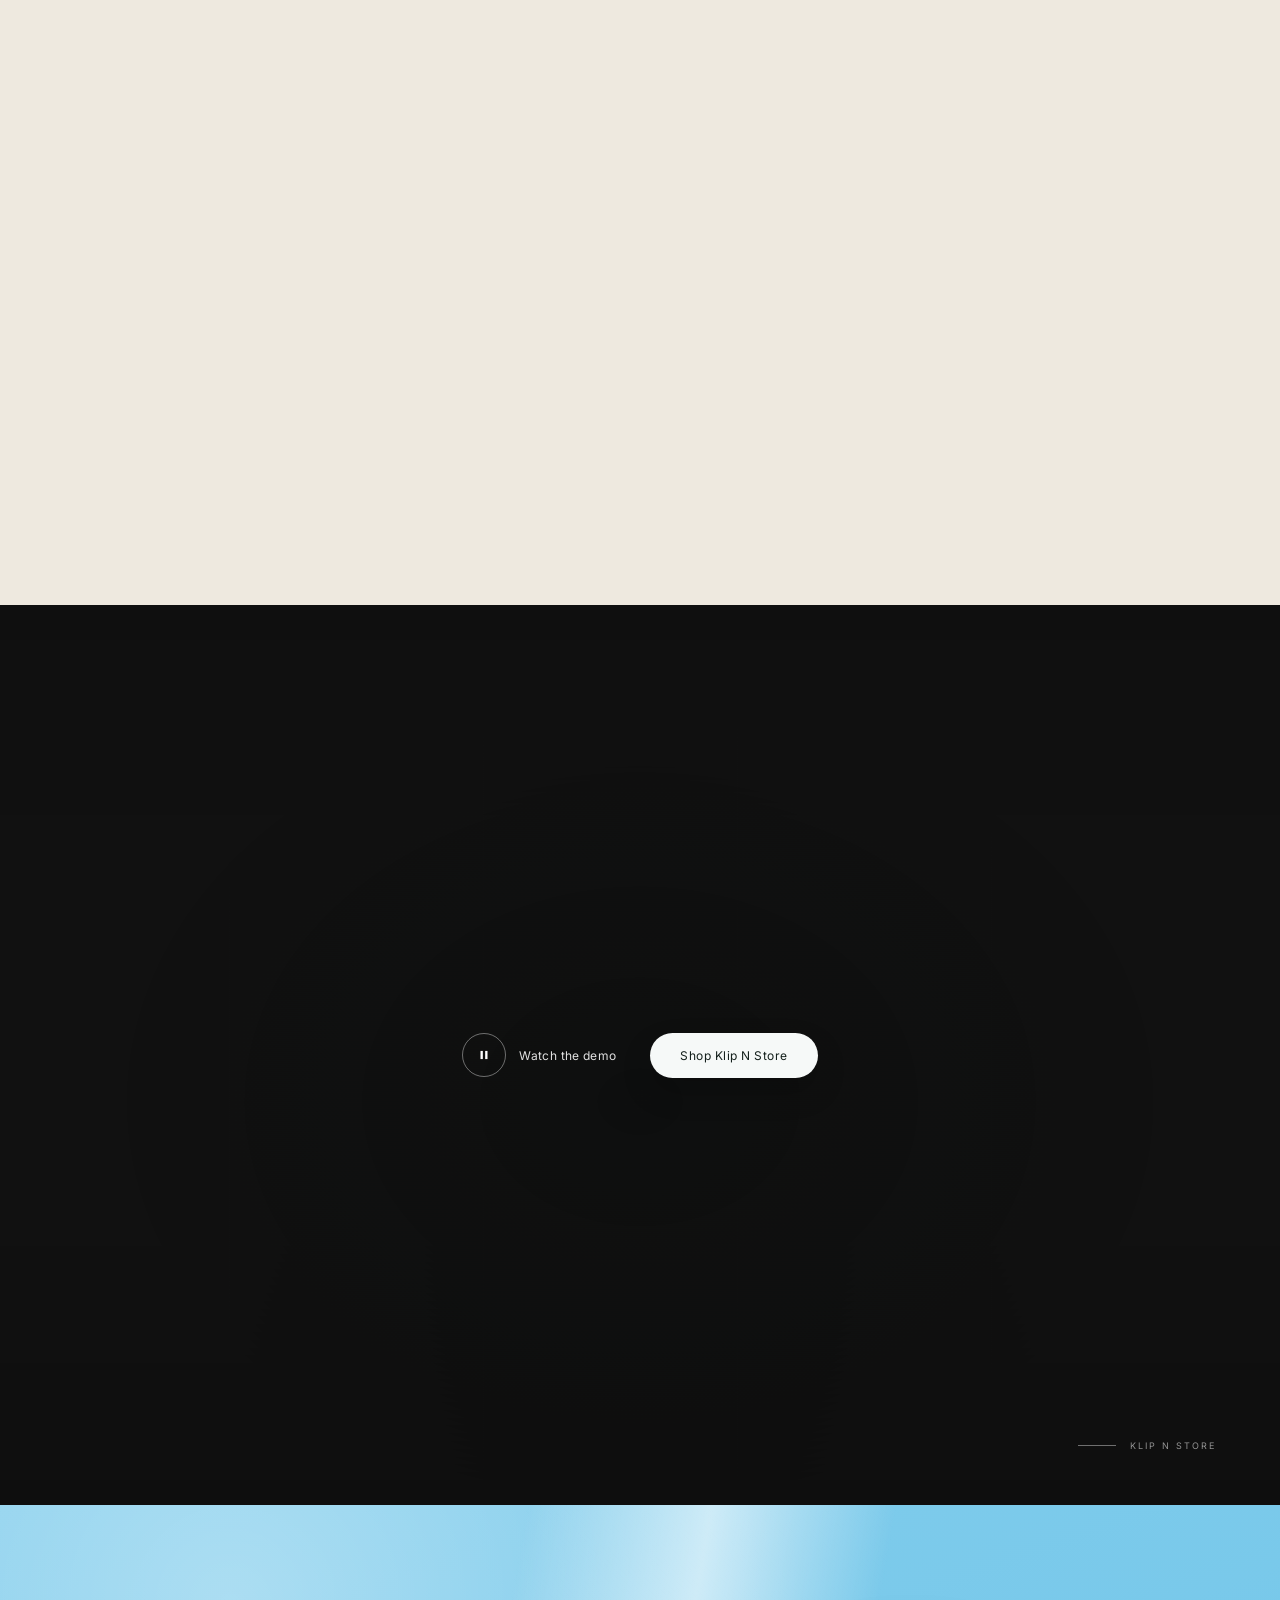
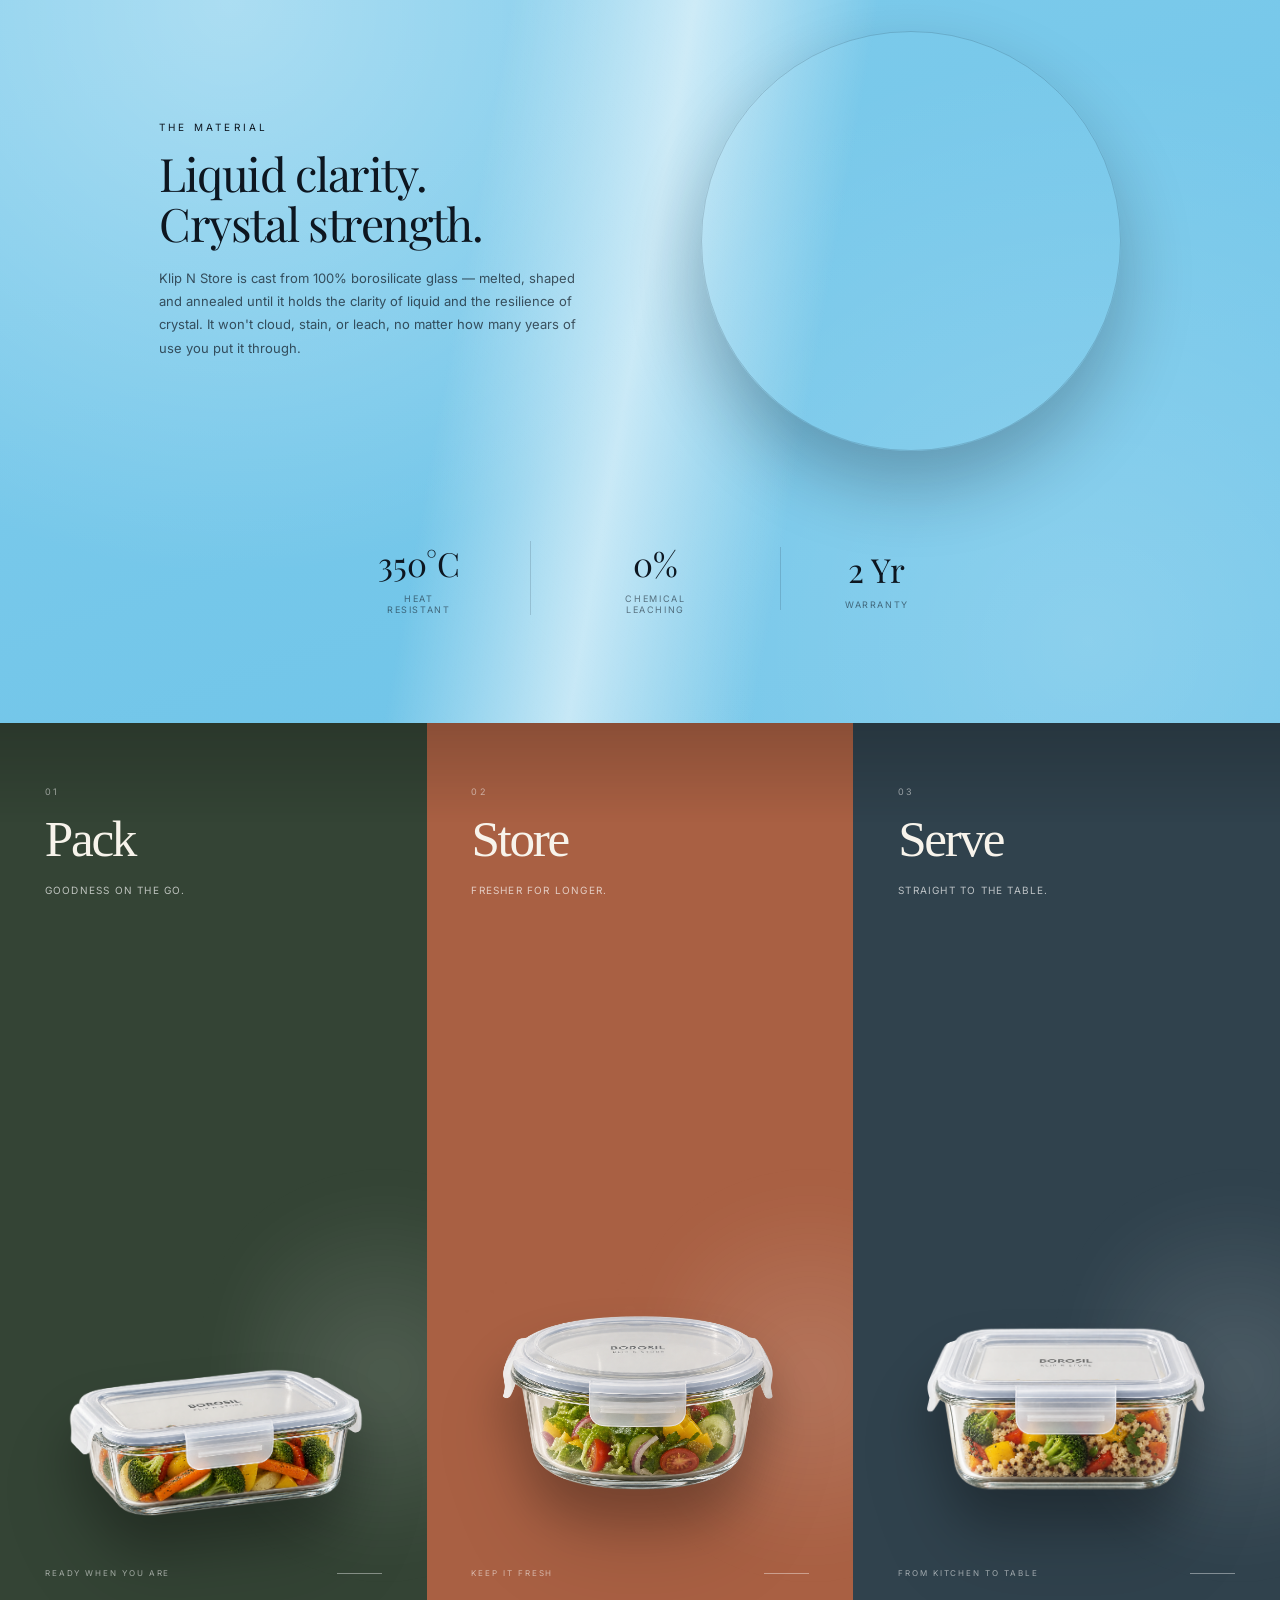
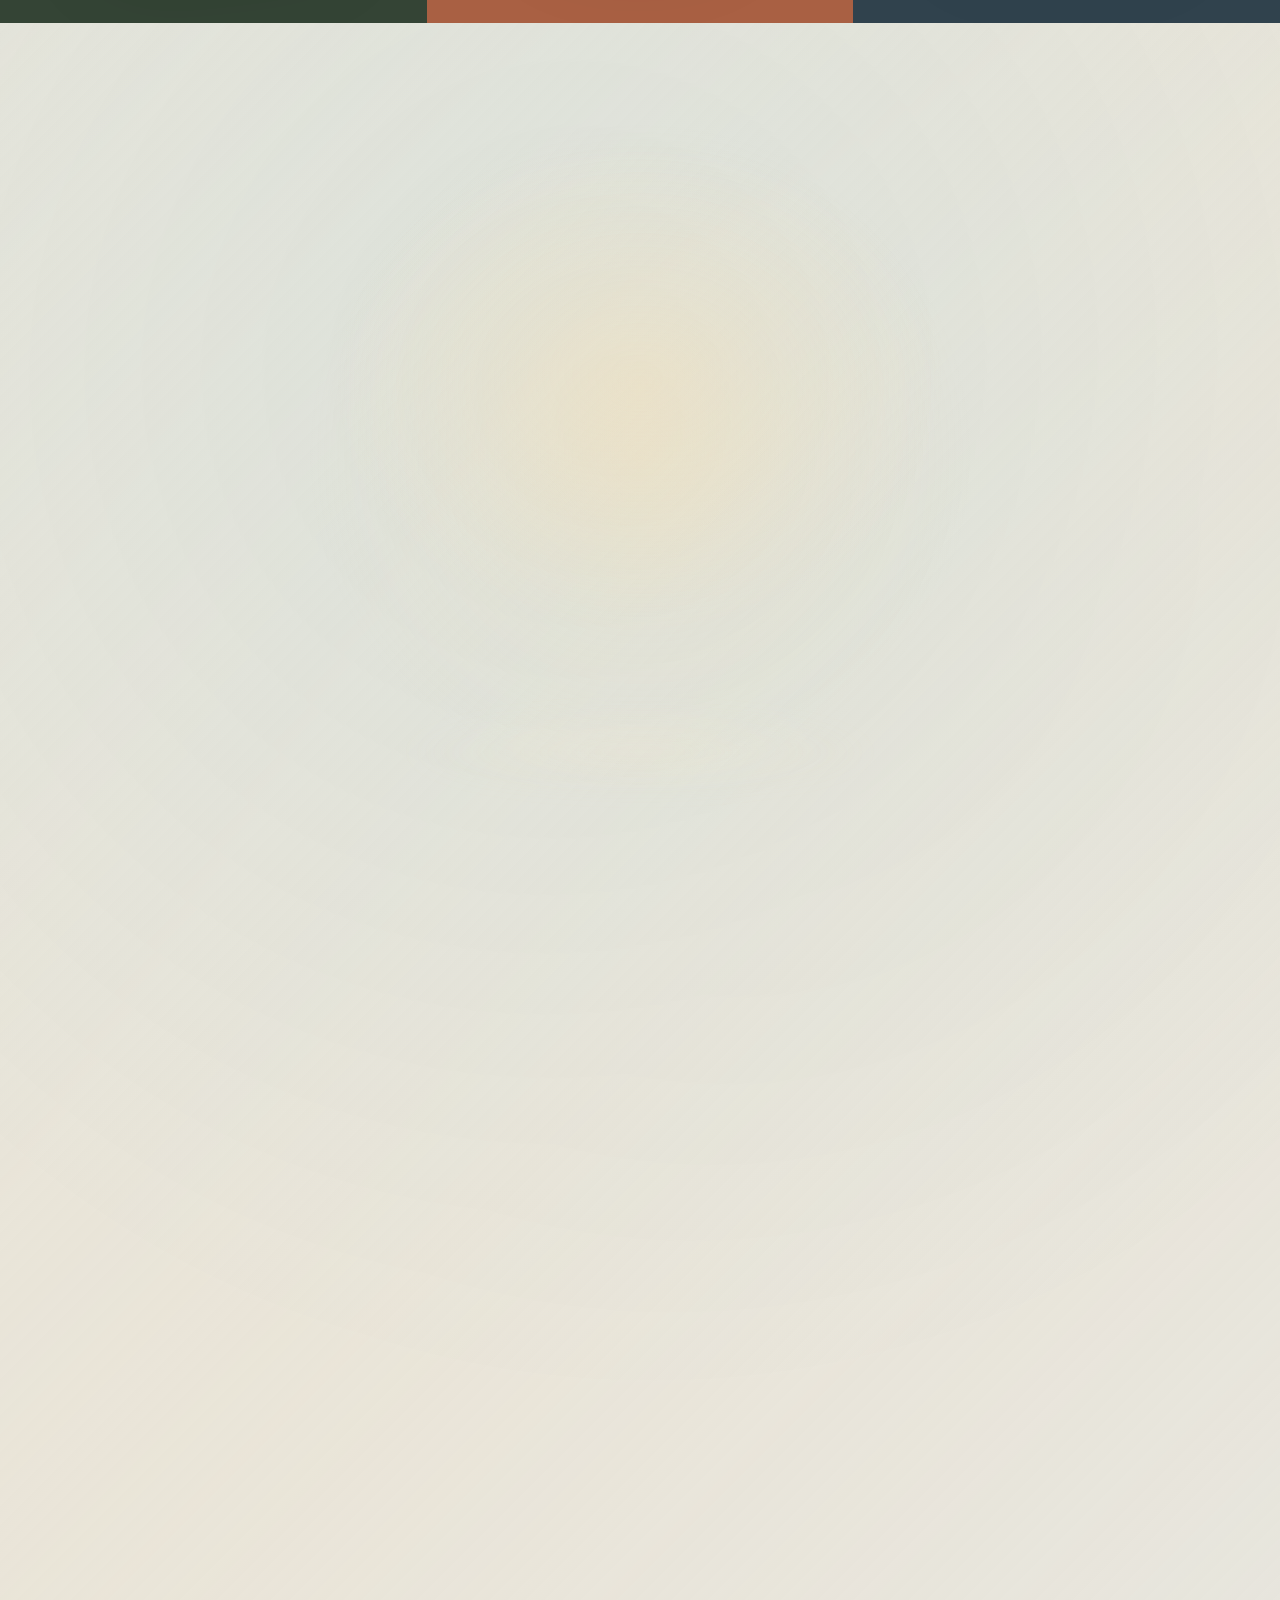
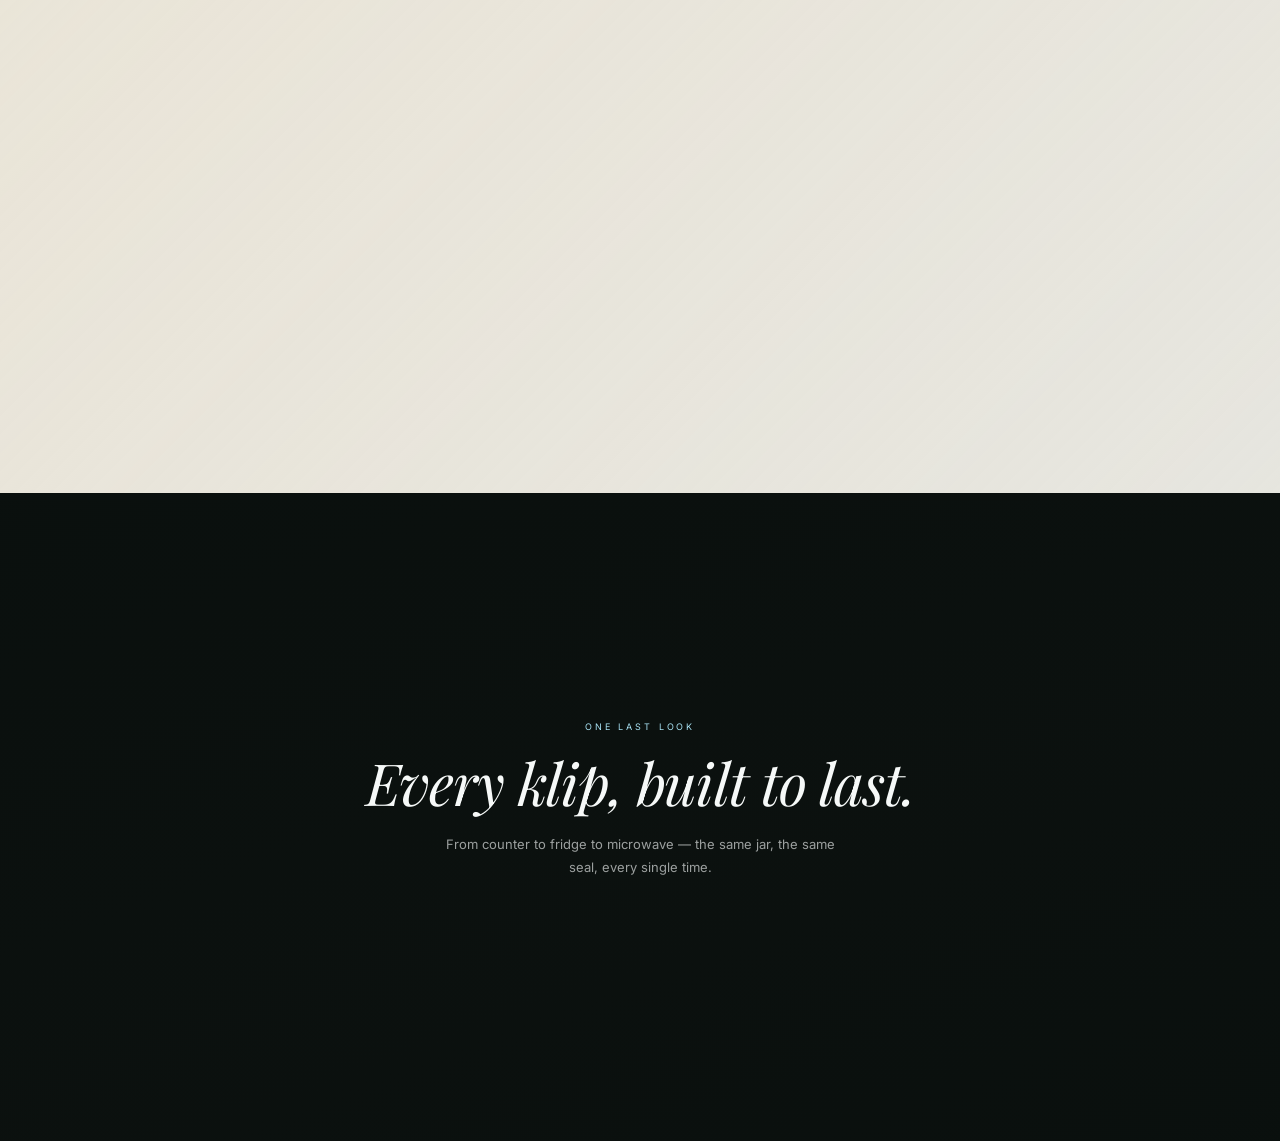
==== commit c5b8797f: "Redesign klip-n-store-page with liquid crystal theme Rebuilds the hero, video, material story, featu" ====
--- a/klip-n-store-page/index.html
+++ b/klip-n-store-page/index.html
@@ -12,6 +12,9 @@
 
 <title>Klip N Store — Borosil</title>
 
+<link rel="preconnect" href="https://fonts.googleapis.com">
+<link rel="preconnect" href="https://fonts.gstatic.com" crossorigin>
+<link href="https://fonts.googleapis.com/css2?family=Playfair+Display:ital,wght@0,400;0,500;0,600;1,400;1,500&family=Inter:wght@400;500;600&display=swap" rel="stylesheet">
 
 <style>
 
@@ -30,7 +33,7 @@
 }
 
 body{
-  font-family:Arial, Helvetica, sans-serif;
+  font-family:var(--crystal-sans);
   background:#eee9df;
   color:#18201b;
   overflow-x:hidden;
@@ -40,6 +43,359 @@
 video{
   display:block;
   max-width:100%;
+}
+
+
+/* =========================================================
+   LIQUID CRYSTAL THEME TOKENS
+========================================================= */
+
+:root{
+
+  --crystal-ink:#0d1620;
+  --crystal-deep:#111d2b;
+  --crystal-deep-2:#182840;
+
+  --crystal-blue:#6cc3e8;
+  --crystal-blue-deep:#2f88ad;
+  --crystal-cyan:#a9e3f5;
+  --crystal-violet:#9fb4ea;
+
+  --crystal-line:rgba(108,195,232,.28);
+  --crystal-glow:rgba(108,195,232,.16);
+
+  --crystal-pearl:#f6f9f8;
+  --crystal-pearl-dim:rgba(246,249,248,.68);
+
+  --crystal-serif:"Cadet Test","Playfair Display",Georgia,"Times New Roman",serif;
+  --crystal-sans:"Matter","Inter",-apple-system,BlinkMacSystemFont,"Helvetica Neue",Arial,sans-serif;
+}
+
+
+/* =========================================================
+   FLOATING PILL NAV (global, fixed)
+========================================================= */
+
+.site-nav{
+  position:fixed;
+
+  top:18px;
+  left:50%;
+
+  transform:translateX(-50%);
+
+  width:min(1180px,92vw);
+
+  padding:14px 26px;
+
+  display:flex;
+  align-items:center;
+  justify-content:space-between;
+
+  border-radius:999px;
+
+  border:1px solid rgba(255,255,255,.14);
+
+  background:rgba(13,22,32,.55);
+
+  backdrop-filter:blur(16px) saturate(140%);
+  -webkit-backdrop-filter:blur(16px) saturate(140%);
+
+  box-shadow:
+    0 18px 40px rgba(5,10,16,.28),
+    inset 0 1px 0 rgba(255,255,255,.08);
+
+  z-index:200;
+}
+
+.site-nav .logo{
+  font-size:17px;
+  font-weight:700;
+  letter-spacing:.08em;
+
+  color:#f5f2e9;
+}
+
+.site-nav .nav{
+  display:flex;
+  gap:40px;
+
+  font-size:10px;
+  letter-spacing:.18em;
+
+  color:rgba(255,255,255,.7);
+}
+
+.site-nav .nav span{
+  cursor:pointer;
+
+  transition:color .3s ease;
+}
+
+.site-nav .nav span.is-active{
+  color:var(--crystal-cyan);
+}
+
+.site-nav .nav span:hover{
+  color:#fff;
+}
+
+.site-nav-cart{
+  display:flex;
+  align-items:center;
+  justify-content:center;
+
+  width:34px;
+  height:34px;
+
+  border-radius:50%;
+
+  border:1px solid rgba(255,255,255,.16);
+
+  color:rgba(255,255,255,.85);
+}
+
+.site-nav-cart svg{
+  width:15px;
+  height:15px;
+}
+
+@media(max-width:700px){
+
+  .site-nav{
+    top:12px;
+    padding:11px 18px;
+  }
+
+  .site-nav .nav{
+    display:none;
+  }
+
+}
+
+
+/* =========================================================
+   SIDE PROGRESS NAV (desktop only)
+========================================================= */
+
+.side-progress{
+  position:fixed;
+
+  right:22px;
+  top:50%;
+
+  transform:translateY(-50%);
+
+  display:flex;
+  flex-direction:column;
+  align-items:center;
+
+  gap:15px;
+
+  padding:22px 12px;
+
+  border-radius:999px;
+
+  border:1px solid rgba(17,29,43,.08);
+
+  background:rgba(20,26,30,.4);
+
+  backdrop-filter:blur(10px) saturate(140%);
+  -webkit-backdrop-filter:blur(10px) saturate(140%);
+
+  box-shadow:0 12px 30px rgba(10,16,20,.14);
+
+  z-index:180;
+}
+
+.side-progress-item{
+  position:relative;
+
+  font-size:9px;
+  letter-spacing:.12em;
+
+  color:rgba(255,255,255,.4);
+
+  cursor:pointer;
+
+  transition:color .4s ease;
+}
+
+.side-progress-item::before{
+  content:"";
+
+  position:absolute;
+
+  left:50%;
+  top:-15px;
+
+  width:1px;
+  height:9px;
+
+  transform:translateX(-50%) scaleY(0);
+  transform-origin:bottom;
+
+  background:var(--crystal-cyan);
+
+  box-shadow:0 0 8px rgba(169,227,245,.8);
+
+  transition:transform .45s cubic-bezier(.16,1,.3,1);
+}
+
+.side-progress-item:first-child::before{
+  content:none;
+}
+
+.side-progress-item.is-active{
+  color:#fff;
+}
+
+.side-progress-item.is-active::before{
+  transform:translateX(-50%) scaleY(1);
+}
+
+@media(max-width:1080px){
+
+  .side-progress{
+    display:none;
+  }
+
+}
+
+
+/* =========================================================
+   PILL BUTTON (shared)
+========================================================= */
+
+.pill-btn{
+  display:inline-flex;
+  align-items:center;
+  gap:10px;
+
+  padding:15px 30px;
+
+  border-radius:999px;
+
+  border:none;
+
+  font:inherit;
+  font-size:12px;
+  letter-spacing:.04em;
+
+  cursor:pointer;
+
+  background:var(--crystal-pearl);
+  color:#14201c;
+
+  transition:
+    transform .4s cubic-bezier(.16,1,.3,1),
+    box-shadow .4s cubic-bezier(.16,1,.3,1);
+
+  box-shadow:0 14px 30px rgba(0,0,0,.18);
+}
+
+.pill-btn:hover{
+  transform:translateY(-2px);
+  box-shadow:0 18px 38px rgba(0,0,0,.24);
+}
+
+.pill-btn.is-ghost{
+  background:rgba(255,255,255,.08);
+  color:#fff;
+
+  border:1px solid rgba(255,255,255,.3);
+
+  box-shadow:none;
+}
+
+.pill-btn.is-ghost:hover{
+  background:rgba(255,255,255,.16);
+}
+
+
+/* =========================================================
+   PLAY TOGGLE (shared)
+========================================================= */
+
+.play-toggle{
+  display:inline-flex;
+  align-items:center;
+
+  gap:13px;
+
+  background:none;
+  border:none;
+
+  cursor:pointer;
+
+  color:inherit;
+  font:inherit;
+}
+
+.play-toggle-ring{
+  display:flex;
+  align-items:center;
+  justify-content:center;
+
+  width:44px;
+  height:44px;
+
+  flex:none;
+
+  border-radius:50%;
+
+  border:1px solid rgba(255,255,255,.4);
+
+  color:#fff;
+
+  transition:
+    background .3s ease,
+    border-color .3s ease;
+}
+
+.play-toggle:hover .play-toggle-ring{
+  background:rgba(255,255,255,.12);
+  border-color:rgba(255,255,255,.7);
+}
+
+.play-toggle-ring svg{
+  width:14px;
+  height:14px;
+}
+
+.play-toggle-ring .icon-play{
+  display:none;
+}
+
+.play-toggle-label{
+  font-size:12px;
+  letter-spacing:.03em;
+
+  color:rgba(255,255,255,.88);
+}
+
+
+/* REVEAL-ON-SCROLL PRIMITIVE (used by new sections) */
+
+.reveal{
+  opacity:0;
+  transform:translateY(34px);
+
+  transition:
+    opacity .9s cubic-bezier(.16,1,.3,1),
+    transform .9s cubic-bezier(.16,1,.3,1);
+
+  will-change:transform,opacity;
+}
+
+.reveal.is-visible{
+  opacity:1;
+  transform:translateY(0);
+}
+
+.reveal-stagger > *{
+  transition-delay:
+    calc(var(--stagger,0) * 90ms);
 }
 
 
@@ -126,53 +482,6 @@
 
 
 /* =========================================================
-   HEADER
-========================================================= */
-
-.header{
-  position:absolute;
-
-  top:0;
-  left:0;
-
-  width:100%;
-  height:88px;
-
-  padding:0 5vw;
-
-  display:flex;
-  align-items:center;
-  justify-content:space-between;
-
-  border-bottom:1px solid rgba(255,255,255,.12);
-
-  z-index:50;
-}
-
-.logo{
-  font-size:20px;
-  font-weight:700;
-  letter-spacing:.08em;
-
-  color:#f5f2e9;
-}
-
-.nav{
-  display:flex;
-  gap:45px;
-
-  font-size:10px;
-  letter-spacing:.2em;
-
-  color:rgba(255,255,255,.78);
-}
-
-.nav span{
-  cursor:pointer;
-}
-
-
-/* =========================================================
    HERO COPY
 ========================================================= */
 
@@ -195,17 +504,22 @@
   font-size:9px;
   letter-spacing:.32em;
 
-  opacity:.55;
+  color:var(--crystal-cyan);
 
   margin-bottom:18px;
 }
 
 .hero-copy h1{
-  font-size:clamp(42px,5vw,76px);
+  font-family:var(--crystal-serif);
+  font-style:italic;
+
+  font-size:clamp(52px,7vw,104px);
 
   font-weight:400;
-  line-height:.95;
-  letter-spacing:-.055em;
+  line-height:.92;
+  letter-spacing:-.02em;
+
+  color:var(--crystal-pearl);
 }
 
 .hero-copy p{
@@ -219,6 +533,10 @@
   color:rgba(255,255,255,.58);
 }
 
+.hero-copy .play-toggle{
+  margin-top:34px;
+}
+
 
 /* =========================================================
    HERO SHADOW
@@ -258,30 +576,30 @@
   width:116%;
   height:72%;
 
-  border-radius:50% 50% 0 0;
-
-  /* FROSTED GLASS */
+  border-radius:30% 30% 0 0;
+
+  /* LIQUID CRYSTAL GLASS — translucent, tinted #6CC3E8 */
   background:
     linear-gradient(
       135deg,
-      rgba(255,255,255,.13),
-      rgba(255,255,255,.035) 50%,
-      rgba(255,255,255,.10)
+      rgba(108,195,232,.15),
+      rgba(108,195,232,.02) 50%,
+      rgba(159,180,234,.11)
     );
 
   backdrop-filter:
-    blur(10px)
-    saturate(120%);
+    blur(3px)
+    saturate(115%);
 
   -webkit-backdrop-filter:
-    blur(10px)
-    saturate(120%);
-
-  border-top:1px solid rgba(255,255,255,.28);
+    blur(3px)
+    saturate(115%);
+
+  border-top:1px solid rgba(169,227,245,.5);
 
   box-shadow:
-    0 -12px 35px rgba(255,255,255,.06),
-    inset 0 1px 0 rgba(255,255,255,.20);
+    0 -22px 50px rgba(108,195,232,.12),
+    inset 0 1px 0 rgba(255,255,255,.22);
 
   z-index:25;
 
@@ -295,7 +613,7 @@
 }
 
 
-/* SUBTLE GLASS TEXTURE */
+/* GLASS TEXTURE — tinted highlights */
 
 .tabletop::after{
   content:"";
@@ -306,29 +624,29 @@
   background:
     radial-gradient(
       circle at 18% 25%,
-      rgba(255,255,255,.12),
-      transparent 24%
+      rgba(169,227,245,.16),
+      transparent 26%
     ),
     radial-gradient(
       circle at 80% 70%,
-      rgba(255,255,255,.08),
-      transparent 28%
+      rgba(108,195,232,.10),
+      transparent 30%
     ),
     repeating-linear-gradient(
       115deg,
-      rgba(255,255,255,.025) 0px,
-      rgba(255,255,255,.025) 1px,
+      rgba(255,255,255,.02) 0px,
+      rgba(255,255,255,.02) 1px,
       transparent 1px,
       transparent 5px
     );
 
-  opacity:.55;
+  opacity:.45;
 
   pointer-events:none;
 }
 
 
-/* GLASS EDGE */
+/* GLASS EDGE — glowing rim */
 
 .tabletop::before{
   content:"";
@@ -345,11 +663,33 @@
     linear-gradient(
       90deg,
       transparent,
-      rgba(255,255,255,.42),
+      rgba(169,227,245,.9),
       transparent
     );
 
-  opacity:.65;
+  box-shadow:0 0 14px rgba(108,195,232,.65);
+
+  opacity:.85;
+}
+
+
+/* SHIMMER SWEEP */
+
+.tabletop-shine{
+  position:absolute;
+  inset:-30%;
+
+  background:
+    linear-gradient(
+      100deg,
+      transparent 42%,
+      rgba(255,255,255,.22) 50%,
+      transparent 58%
+    );
+
+  animation:shine-sweep 7s ease-in-out infinite;
+
+  pointer-events:none;
 }
 
 
@@ -597,11 +937,17 @@
   inset:0;
 
   background:
+    radial-gradient(
+      ellipse at 50% 55%,
+      rgba(6,10,9,.26),
+      transparent 55%
+    ),
     linear-gradient(
       180deg,
-      rgba(0,0,0,.18),
-      transparent 35%,
-      rgba(0,0,0,.28)
+      rgba(0,0,0,.08),
+      transparent 25%,
+      transparent 70%,
+      rgba(0,0,0,.14)
     );
 
   pointer-events:none;
@@ -612,40 +958,72 @@
    VIDEO CONTENT
 ========================================================= */
 
-.video-content{
-  position:absolute;
-
-  left:5vw;
-  bottom:8vh;
+.video-hero-copy{
+  position:relative;
 
   z-index:5;
 
-  color:white;
-
-  opacity:.9;
-}
-
-.video-number{
+  max-width:640px;
+  margin:0 auto;
+
+  padding:0 6vw;
+
+  height:100%;
+
+  display:flex;
+  flex-direction:column;
+  align-items:center;
+  justify-content:center;
+
+  text-align:center;
+
+  color:var(--crystal-pearl);
+}
+
+.video-eyebrow{
   font-size:9px;
-  letter-spacing:.3em;
-
-  margin-bottom:12px;
-
-  opacity:.65;
-}
-
-.video-content p{
-  font-size:12px;
-  letter-spacing:.08em;
-
-  color:rgba(255,255,255,.72);
+  letter-spacing:.32em;
+
+  color:var(--crystal-cyan);
+
+  margin-bottom:20px;
+}
+
+.video-hero-copy h2{
+  font-family:var(--crystal-serif);
+  font-weight:400;
+
+  font-size:clamp(34px,5vw,64px);
+  line-height:1.05;
+  letter-spacing:-.02em;
+}
+
+.video-hero-copy p{
+  margin:20px 0 32px;
+
+  max-width:440px;
+
+  font-size:13px;
+  line-height:1.75;
+
+  color:rgba(246,249,248,.68);
+}
+
+.video-hero-actions{
+  display:flex;
+  align-items:center;
+
+  gap:34px;
+
+  flex-wrap:wrap;
+  justify-content:center;
 }
 
 .video-label{
   position:absolute;
 
   right:5vw;
-  bottom:8vh;
+  bottom:6vh;
 
   z-index:5;
 
@@ -654,7 +1032,7 @@
 
   gap:14px;
 
-  color:rgba(255,255,255,.7);
+  color:rgba(255,255,255,.55);
 
   font-size:9px;
   letter-spacing:.22em;
@@ -666,7 +1044,99 @@
   width:38px;
   height:1px;
 
-  background:rgba(255,255,255,.5);
+  background:rgba(255,255,255,.4);
+}
+
+
+/* =========================================================
+   VIDEO CTA (closing moment)
+========================================================= */
+
+.video-cta{
+  position:relative;
+
+  height:72vh;
+  min-height:480px;
+
+  overflow:hidden;
+
+  background:#0d1210;
+}
+
+.video-cta video{
+  position:absolute;
+  inset:0;
+
+  width:100%;
+  height:100%;
+
+  object-fit:cover;
+
+  transform:scale(1.04);
+}
+
+.video-cta-overlay{
+  position:absolute;
+  inset:0;
+
+  background:
+    linear-gradient(
+      160deg,
+      rgba(9,15,13,.78),
+      rgba(9,15,13,.42) 55%,
+      rgba(9,15,13,.8)
+    );
+}
+
+.video-cta-copy{
+  position:relative;
+
+  z-index:2;
+
+  height:100%;
+
+  display:flex;
+  flex-direction:column;
+  align-items:center;
+  justify-content:center;
+
+  text-align:center;
+
+  padding:0 6vw;
+
+  color:var(--crystal-pearl);
+}
+
+.video-cta-copy span{
+  font-size:9px;
+  letter-spacing:.32em;
+
+  color:var(--crystal-cyan);
+
+  margin-bottom:20px;
+}
+
+.video-cta-copy h2{
+  font-family:var(--crystal-serif);
+  font-style:italic;
+  font-weight:400;
+
+  font-size:clamp(30px,4.6vw,58px);
+  line-height:1.05;
+  letter-spacing:-.02em;
+
+  max-width:640px;
+}
+
+.video-cta-copy p{
+  margin:20px 0 34px;
+
+  max-width:420px;
+
+  font-size:13px;
+  line-height:1.75;
+
+  color:rgba(246,249,248,.62);
 }
 
 
@@ -910,6 +1380,885 @@
   pointer-events:none;
 }
 
+.mobile-video{
+  display:none;
+}
+
+
+/* =========================================================
+   PRODUCT FEATURE DROP
+========================================================= */
+
+.feature-drop{
+  position:relative;
+  height:230vh;
+  overflow:visible;
+
+  background:
+    radial-gradient(
+      circle at 50% 20%,
+      rgba(108,195,232,.10),
+      transparent 55%
+    ),
+    linear-gradient(
+      135deg,
+      rgba(183,201,187,.14),
+      rgba(230,225,210,.5),
+      rgba(185,210,225,.14)
+    );
+}
+
+/* =========================================================
+   STAGE
+========================================================= */
+
+.feature-drop-stage{
+  position:sticky;
+  top:0;
+
+  width:100%;
+  height:100vh;
+
+  overflow:hidden;
+
+  display:flex;
+  align-items:center;
+  justify-content:center;
+
+  background:
+    radial-gradient(
+      circle at 50% 48%,
+      rgba(255,226,177,.28) 0%,
+      rgba(255,226,177,.10) 20%,
+      transparent 42%
+    );
+
+  /* NO BACKDROP BLUR */
+  backdrop-filter:none;
+  -webkit-backdrop-filter:none;
+}
+
+
+/* =========================================================
+   ATMOSPHERIC LIGHT
+========================================================= */
+
+.feature-drop-stage::before{
+  content:"";
+
+  position:absolute;
+  inset:-20%;
+
+  background:
+    radial-gradient(
+      ellipse at 50% 43%,
+      rgba(255,225,175,.24),
+      transparent 24%
+    );
+
+  pointer-events:none;
+  z-index:1;
+}
+
+
+/* =========================================================
+   FLOOR LIGHT
+========================================================= */
+
+.feature-drop-stage::after{
+  content:"";
+
+  position:absolute;
+
+  left:50%;
+  top:76%;
+
+  width:38vw;
+  height:7vw;
+
+  transform:translateX(-50%);
+
+  border-radius:50%;
+
+  background:
+    radial-gradient(
+      ellipse,
+      rgba(255,238,202,.28),
+      transparent 70%
+    );
+
+  filter:blur(12px);
+
+  opacity:.55;
+
+  z-index:2;
+}
+
+
+/* =========================================================
+   PRODUCT
+========================================================= */
+
+.drop-product{
+  position:absolute;
+
+  left:50%;
+  top:50%;
+
+  width:min(48vw,720px);
+
+  z-index:8;
+
+  transform:
+    translate3d(-50%,-50%,0)
+    rotate(-5deg)
+    scale(.78);
+
+  filter:
+    drop-shadow(
+      0 42px 42px
+      rgba(0,0,0,.30)
+    )
+    drop-shadow(
+      0 0 65px
+      rgba(255,235,195,.38)
+    );
+
+  will-change:transform;
+}
+
+
+.drop-product img{
+  display:block;
+
+  width:100%;
+  height:auto;
+
+  filter:
+    drop-shadow(
+      0 24px 22px
+      rgba(0,0,0,.18)
+    );
+}
+
+
+/* =========================================================
+   CENTER GLOW
+========================================================= */
+
+.feature-orbit{
+  position:absolute;
+
+  left:50%;
+  top:50%;
+
+  width:31vw;
+  height:31vw;
+
+  border-radius:50%;
+
+  border:1px solid rgba(47,136,173,.16);
+
+  box-shadow:
+    0 0 80px rgba(47,136,173,.08);
+
+  transform:
+    translate(-50%,-50%)
+    scale(.75);
+
+  opacity:0;
+
+  z-index:3;
+
+  pointer-events:none;
+}
+
+
+/* =========================================================
+   FEATURE CARD
+========================================================= */
+
+.drop-feature{
+  position:absolute;
+
+  width:216px;
+  min-height:88px;
+
+  padding:17px 19px;
+
+  display:flex;
+  align-items:center;
+  gap:14px;
+
+  border:1px solid rgba(169,140,100,.20);
+
+  border-radius:14px;
+
+  background:
+    linear-gradient(
+      165deg,
+      rgba(255,253,248,.94),
+      rgba(255,253,248,.66)
+    );
+
+  box-shadow:
+    0 20px 40px rgba(35,26,16,.10),
+    0 2px 10px rgba(35,26,16,.05),
+    inset 0 1px 0 rgba(255,255,255,.85);
+
+  backdrop-filter:
+    blur(14px)
+    saturate(120%);
+
+  -webkit-backdrop-filter:
+    blur(14px)
+    saturate(120%);
+
+  opacity:0;
+
+  transform:
+    translateY(25px)
+    scale(.94);
+
+  z-index:10;
+
+  will-change:transform,opacity;
+}
+
+
+/* =========================================================
+   ICON
+========================================================= */
+
+.feature-icon{
+  position:relative;
+
+  width:46px;
+  height:46px;
+
+  flex:none;
+
+  display:flex;
+  align-items:center;
+  justify-content:center;
+
+  border-radius:50%;
+
+  border:
+    1px solid
+    rgba(47,136,173,.30);
+
+  background:
+    radial-gradient(
+      circle at 32% 28%,
+      rgba(255,255,255,.95),
+      rgba(245,231,213,.55)
+    );
+
+  box-shadow:
+    0 4px 12px
+    rgba(47,136,173,.14),
+
+    inset 0 1px 3px
+    rgba(255,255,255,.9);
+
+  color:var(--crystal-blue-deep);
+}
+
+.feature-icon svg{
+  width:20px;
+  height:20px;
+
+  display:block;
+}
+
+
+/* =========================================================
+   TEXT
+========================================================= */
+
+.drop-feature small{
+  display:block;
+
+  margin-bottom:5px;
+
+  font-size:8px;
+
+  line-height:1;
+
+  font-weight:700;
+
+  letter-spacing:.22em;
+
+  color:
+    rgba(47,136,173,.62);
+}
+
+
+.drop-feature strong{
+  display:block;
+
+  font-family:Georgia, "Times New Roman", serif;
+
+  font-size:14px;
+  font-weight:400;
+
+  line-height:1.2;
+
+  letter-spacing:.01em;
+
+  color:#182019;
+}
+
+
+.drop-feature p{
+  margin:6px 0 0;
+
+  font-size:9px;
+
+  line-height:1.45;
+
+  color:
+    rgba(28,42,38,.58);
+}
+
+
+/* =========================================================
+   CONNECTOR LINE
+========================================================= */
+
+.drop-feature::after{
+  content:"";
+
+  position:absolute;
+
+  width:90px;
+  height:1px;
+
+  background:
+    linear-gradient(
+      90deg,
+      rgba(47,136,173,.42),
+      rgba(47,136,173,0)
+    );
+
+  box-shadow:
+    0 0 6px
+    rgba(47,136,173,.18);
+
+  transform-origin:left center;
+}
+
+
+/* =========================================================
+   CONNECTOR DIRECTIONS
+========================================================= */
+
+.feature-1::after{
+  right:-86px;
+  top:78%;
+
+  transform:
+    rotate(22deg);
+}
+
+.feature-2::after{
+  left:50%;
+  bottom:-74px;
+
+  transform:
+    rotate(90deg);
+}
+
+.feature-3::after{
+  left:-86px;
+  top:78%;
+
+  transform:
+    rotate(158deg);
+}
+
+.feature-4::after{
+  left:-86px;
+  top:42%;
+
+  transform:
+    rotate(180deg);
+}
+
+.feature-5::after{
+  left:-88px;
+  top:20%;
+
+  transform:
+    rotate(205deg);
+}
+
+.feature-6::after{
+  left:50%;
+  top:-72px;
+
+  transform:
+    rotate(-90deg);
+}
+
+.feature-7::after{
+  right:-88px;
+  top:20%;
+
+  transform:
+    rotate(-25deg);
+}
+
+.feature-8::after{
+  right:-88px;
+  top:42%;
+
+  transform:
+    rotate(0deg);
+}
+
+
+/* =========================================================
+   FEATURE POSITIONS
+========================================================= */
+
+.feature-1{
+  left:13%;
+  top:18%;
+}
+
+.feature-2{
+  left:50%;
+  top:7%;
+
+  transform:
+    translateX(-50%)
+    translateY(25px)
+    scale(.94);
+}
+
+.feature-3{
+  right:13%;
+  top:18%;
+}
+
+.feature-4{
+  right:8%;
+  top:43%;
+}
+
+.feature-5{
+  right:13%;
+  top:68%;
+}
+
+.feature-6{
+  left:50%;
+  top:78%;
+
+  transform:
+    translateX(-50%)
+    translateY(25px)
+    scale(.94);
+}
+
+.feature-7{
+  left:13%;
+  top:68%;
+}
+
+.feature-8{
+  left:8%;
+  top:43%;
+}
+
+
+@media(max-width:700px){
+
+  /* =====================================================
+     FEATURE DROP
+  ===================================================== */
+
+  .feature-drop{
+
+    display:block;
+
+    position:relative;
+
+    width:100%;
+
+    height:auto;
+    min-height:0;
+
+    margin:0;
+
+    overflow:hidden;
+
+    background:
+      radial-gradient(
+        circle at 50% 15%,
+        rgba(108,195,232,.12),
+        transparent 50%
+      ),
+      linear-gradient(
+        160deg,
+        rgba(183,201,187,.16),
+        rgba(230,225,210,.55)
+      );
+  }
+
+
+  /* =====================================================
+     STAGE
+  ===================================================== */
+
+  .feature-drop-stage{
+
+    position:relative;
+
+    top:auto;
+    left:auto;
+
+    width:100%;
+    height:auto;
+
+    min-height:0;
+
+    display:flex;
+
+    flex-direction:column;
+
+    align-items:center;
+
+    justify-content:flex-start;
+
+    overflow:visible;
+
+    padding:
+      8vh
+      5vw
+      12vh;
+
+    background:
+      radial-gradient(
+        circle at 50% 15%,
+        rgba(255,226,177,.28),
+        transparent 40%
+      );
+
+    backdrop-filter:none;
+    -webkit-backdrop-filter:none;
+  }
+
+
+  /* =====================================================
+     PRODUCT
+  ===================================================== */
+
+  .drop-product{
+
+    position:relative;
+
+    left:auto;
+    top:auto;
+
+    width:88vw;
+
+    margin:0 auto;
+
+    transform:none !important;
+
+    opacity:1 !important;
+
+    z-index:5;
+
+    filter:
+      drop-shadow(
+        0 28px 28px
+        rgba(0,0,0,.22)
+      )
+      drop-shadow(
+        0 0 45px
+        rgba(255,235,195,.25)
+      );
+  }
+
+
+  .drop-product img{
+
+    display:block;
+
+    width:100%;
+
+    height:auto;
+  }
+
+
+  /* =====================================================
+     FEATURE HEADING
+  ===================================================== */
+
+  .feature-drop-stage::before{
+
+    content:"PRODUCT FEATURES";
+
+    position:relative;
+
+    inset:auto;
+
+    display:block;
+
+    width:100%;
+
+    margin:
+      5vh 0
+      3vh;
+
+    font-size:9px;
+
+    letter-spacing:.28em;
+
+    color:
+      rgba(28,42,38,.48);
+
+    background:none;
+
+    z-index:20;
+  }
+
+
+  /* =====================================================
+     FEATURE STACK
+  ===================================================== */
+
+  .mobile-feature-stack{
+
+    position:relative;
+
+    width:90vw;
+
+    margin:0 auto;
+
+    padding:0;
+
+    display:flex;
+
+    flex-direction:column;
+
+    align-items:center;
+
+    z-index:10;
+  }
+
+
+  /* =====================================================
+     FEATURE CARD
+  ===================================================== */
+
+  .mobile-feature-stack .drop-feature{
+
+    position:relative;
+
+    left:auto !important;
+    right:auto !important;
+    top:auto !important;
+
+    width:100%;
+
+    min-height:88px;
+
+    margin:0;
+
+    padding:16px 17px;
+
+    display:flex;
+
+    align-items:center;
+
+    gap:13px;
+
+    border:
+      1px solid
+      rgba(169,140,100,.22);
+
+    border-radius:16px;
+
+    box-shadow:
+      0 14px 30px
+      rgba(35,26,16,.10),
+
+      inset 0 1px 0
+      rgba(255,255,255,.85);
+
+    backdrop-filter:
+      blur(10px)
+      saturate(115%);
+
+    -webkit-backdrop-filter:
+      blur(10px)
+      saturate(115%);
+
+    opacity:1 !important;
+
+    transform:none !important;
+
+    z-index:auto;
+  }
+
+
+  /* =====================================================
+     STACK OVERLAP
+  ===================================================== */
+
+  .mobile-feature-stack .feature-1{
+    z-index:8;
+
+    transform:
+      translateX(-2px)
+      rotate(-1deg) !important;
+  }
+
+  .mobile-feature-stack .feature-2{
+    z-index:7;
+
+    margin-top:-48px;
+
+    transform:
+      translateX(6px)
+      rotate(1.2deg) !important;
+  }
+
+  .mobile-feature-stack .feature-3{
+    z-index:6;
+
+    margin-top:-48px;
+
+    transform:
+      translateX(-5px)
+      rotate(-1.3deg) !important;
+  }
+
+  .mobile-feature-stack .feature-4{
+    z-index:5;
+
+    margin-top:-48px;
+
+    transform:
+      translateX(7px)
+      rotate(1.2deg) !important;
+  }
+
+  .mobile-feature-stack .feature-5{
+    z-index:4;
+
+    margin-top:-48px;
+
+    transform:
+      translateX(-6px)
+      rotate(-1deg) !important;
+  }
+
+  .mobile-feature-stack .feature-6{
+    z-index:3;
+
+    margin-top:-48px;
+
+    transform:
+      translateX(6px)
+      rotate(1.2deg) !important;
+  }
+
+  .mobile-feature-stack .feature-7{
+    z-index:2;
+
+    margin-top:-48px;
+
+    transform:
+      translateX(-5px)
+      rotate(-1.2deg) !important;
+  }
+
+  .mobile-feature-stack .feature-8{
+    z-index:1;
+
+    margin-top:-48px;
+
+    transform:
+      translateX(5px)
+      rotate(1deg) !important;
+  }
+
+
+  /* =====================================================
+     ICON
+  ===================================================== */
+
+  .mobile-feature-stack .feature-icon{
+
+    width:40px;
+    height:40px;
+
+    flex:none;
+  }
+
+  .mobile-feature-stack .feature-icon svg{
+
+    width:18px;
+    height:18px;
+  }
+
+
+  /* =====================================================
+     TEXT
+  ===================================================== */
+
+  .mobile-feature-stack .drop-feature small{
+
+    font-size:7px;
+
+    margin-bottom:4px;
+  }
+
+
+  .mobile-feature-stack .drop-feature strong{
+
+    font-size:10px;
+
+    line-height:1.3;
+  }
+
+
+  .mobile-feature-stack .drop-feature p{
+
+    font-size:8px;
+
+    line-height:1.4;
+
+    margin-top:4px;
+  }
+
+
+  /* =====================================================
+     REMOVE DESKTOP ELEMENTS
+  ===================================================== */
+
+  .feature-orbit{
+    display:none;
+  }
+
+
+  .feature-drop-stage::after{
+    display:none;
+  }
+
+
+  .mobile-feature-stack .drop-feature::after{
+    display:none;
+  }
+
+}
+
 
 /* =========================================================
    MOBILE
@@ -956,11 +2305,13 @@
 
   .hero-copy{
     left:6vw;
-    top:22%;
+    top:110px;
+
+    transform:none;
   }
 
   .hero-copy h1{
-    font-size:42px;
+    font-size:50px;
   }
 
   .hero-copy p{
@@ -1017,10 +2368,10 @@
     pointer-events:none;
 
     transition:
-      transform .55s cubic-bezier(.16,1,.3,1),
-      opacity .35s ease;
-
-    will-change:transform;
+      transform .8s cubic-bezier(.16,1,.3,1),
+      opacity .5s ease;
+
+    will-change:opacity,transform;
   }
 
   .collection-product img{
@@ -1061,6 +2412,17 @@
      VIDEO
   ===================================================== */
 
+.desktop-video{
+  display:none;
+}
+
+.mobile-video{
+  display:block;
+  width:100%;
+  height:100%;
+  object-fit:cover;
+}
+
   .video-section{
     min-height:600px;
   }
@@ -1085,43 +2447,44 @@
 
   .use-cases{
     position:relative;
+
     display:block;
+
     width:100%;
 
-    /* 3 card transitions */
+    /* 3 vertical states:
+       Pack → Store → Serve */
     height:300vh;
-    min-height:1800px;
+
+    min-height:0;
 
     overflow:visible;
+
     background:#eee9df;
 
     touch-action:pan-y;
   }
 
 
-  /* =====================================================
-     CARD
-  ===================================================== */
-
   .use-panel{
 
     position:absolute;
 
-    top:7vh;
-    left:10vw;
-
-    width:80vw;
-    height:76vh;
+    top:9vh;
+    left:8vw;
+
+    width:84vw;
+    height:78vh;
 
     min-height:0;
-
-    border-radius:24px;
 
     padding:
       7vh
       8vw
       6vh;
 
+    border-radius:24px;
+
     overflow:hidden;
 
     box-shadow:
@@ -1132,20 +2495,15 @@
       transform .65s cubic-bezier(.16,1,.3,1),
       opacity .45s ease;
 
-    will-change:transform,opacity;
+    will-change:
+      transform,
+      opacity;
 
     pointer-events:none;
   }
 
 
-  .use-panel:hover{
-    transform:none;
-  }
-
-
-  /* =====================================================
-     ACTIVE CARD
-  ===================================================== */
+  /* ACTIVE */
 
   .use-panel.stack-active{
 
@@ -1162,16 +2520,14 @@
   }
 
 
-  /* =====================================================
-     SECOND CARD
-  ===================================================== */
+  /* SECOND CARD PEEKING OUT */
 
   .use-panel.stack-next{
 
     transform:
-      translate3d(18px,28px,0)
-      rotate(1.8deg)
-      scale(.94);
+      translate3d(14px,30px,0)
+      rotate(1.5deg)
+      scale(.95);
 
     opacity:1;
 
@@ -1179,41 +2535,39 @@
   }
 
 
-  /* =====================================================
-     THIRD CARD
-  ===================================================== */
+  /* THIRD CARD PEEKING OUT */
 
   .use-panel.stack-next-2{
 
     transform:
-      translate3d(-16px,54px,0)
-      rotate(-2deg)
+      translate3d(-12px,58px,0)
+      rotate(-1.5deg)
+      scale(.90);
+
+    opacity:1;
+
+    z-index:1;
+  }
+
+
+  /* HIDDEN CARD */
+
+  .use-panel.stack-hidden{
+
+    transform:
+      translate3d(0,45px,0)
       scale(.88);
 
-    opacity:1;
-
-    z-index:1;
-  }
-
-
-  .use-panel.stack-hidden{
-
-    transform:
-      translate3d(0,40px,0)
-      scale(.90);
-
     opacity:0;
 
     z-index:0;
   }
 
 
-  /* =====================================================
-     MOBILE CARD CONTENT
-  ===================================================== */
+  /* CONTENT */
 
   .panel-title{
-    font-size:52px;
+    font-size:48px;
   }
 
   .panel-description{
@@ -1221,20 +2575,321 @@
   }
 
   .panel-product{
-
     left:8%;
     right:8%;
-
     bottom:17%;
   }
 
   .panel-product img{
-    max-width:360px;
-  }
-
+    max-width:340px;
+  }
 
   .panel-bottom{
     bottom:0;
+  }
+
+}
+
+
+/* =========================================================
+   SHARED — NEW SECTION PRIMITIVES
+========================================================= */
+
+.section-kicker{
+  display:block;
+
+  font-size:10px;
+  letter-spacing:.32em;
+
+  color:var(--crystal-blue);
+
+  margin-bottom:16px;
+}
+
+.crystal-heading{
+  font-family:var(--crystal-serif);
+  font-weight:400;
+
+  font-size:clamp(28px,3.6vw,48px);
+  line-height:1.08;
+  letter-spacing:-.03em;
+
+  color:#182019;
+}
+
+.crystal-heading.is-light{
+  color:var(--crystal-pearl);
+}
+
+
+
+/* =========================================================
+   06 — CRYSTAL MATERIAL STORY
+========================================================= */
+
+.crystal-story{
+  position:relative;
+
+  overflow:hidden;
+
+  background:
+    radial-gradient(
+      circle at 18% 12%,
+      rgba(255,255,255,.35),
+      transparent 45%
+    ),
+    radial-gradient(
+      circle at 85% 90%,
+      rgba(255,255,255,.20),
+      transparent 45%
+    ),
+    linear-gradient(
+      160deg,
+      #82cdec,
+      #6cc3e8
+    );
+}
+
+.crystal-story .section-kicker{
+  color:#0d1620;
+}
+
+.crystal-story .crystal-heading{
+  color:#0d1620;
+}
+
+.crystal-story-inner{
+  position:relative;
+  z-index:2;
+
+  max-width:1180px;
+  margin:0 auto;
+
+  padding:14vh 6vw 10vh;
+
+  display:flex;
+  align-items:center;
+  justify-content:center;
+
+  gap:8vw;
+
+  flex-wrap:wrap;
+}
+
+.crystal-story-copy{
+  max-width:440px;
+}
+
+.crystal-story-copy p{
+  margin-top:18px;
+
+  font-size:13px;
+  line-height:1.8;
+
+  color:rgba(13,22,32,.7);
+}
+
+.crystal-visual{
+  position:relative;
+
+  width:min(72vw,420px);
+  aspect-ratio:1;
+
+  flex:none;
+}
+
+.crystal-ring{
+  position:absolute;
+  inset:0;
+
+  border-radius:50%;
+
+  border:1px solid rgba(13,22,32,.16);
+
+  box-shadow:0 35px 70px rgba(13,22,32,.28);
+}
+
+.crystal-carousel{
+  position:absolute;
+
+  left:50%;
+  top:50%;
+
+  width:62%;
+  height:62%;
+
+  transform:translate(-50%,-50%);
+}
+
+.crystal-carousel-item{
+  position:absolute;
+
+  left:50%;
+  top:50%;
+
+  width:min(82%,300px);
+
+  opacity:0;
+
+  transform:translate(-50%,-50%) rotate(0deg) scale(.88);
+
+  filter:drop-shadow(0 24px 30px rgba(13,22,32,.30));
+
+  animation:crystal-carousel-spin 24s linear infinite;
+  animation-fill-mode:backwards;
+
+  will-change:transform,opacity;
+}
+
+.crystal-carousel-item.item-1{ animation-delay:0s; }
+.crystal-carousel-item.item-2{ animation-delay:8s; }
+.crystal-carousel-item.item-3{ animation-delay:16s; }
+
+@keyframes crystal-carousel-spin{
+  0%{
+    opacity:0;
+    transform:translate(-50%,-50%) rotate(0deg) scale(.88);
+  }
+  4%{
+    opacity:1;
+    transform:translate(-50%,-50%) rotate(26deg) scale(1);
+  }
+  29%{
+    opacity:1;
+    transform:translate(-50%,-50%) rotate(334deg) scale(1);
+  }
+  33%{
+    opacity:0;
+    transform:translate(-50%,-50%) rotate(360deg) scale(.88);
+  }
+  33.01%{
+    opacity:0;
+    transform:translate(-50%,-50%) rotate(0deg) scale(.88);
+  }
+  100%{
+    opacity:0;
+    transform:translate(-50%,-50%) rotate(0deg) scale(.88);
+  }
+}
+
+.crystal-shine{
+  position:absolute;
+  inset:-15%;
+
+  z-index:1;
+
+  background:
+    linear-gradient(
+      100deg,
+      transparent 40%,
+      rgba(255,255,255,.6) 50%,
+      transparent 60%
+    );
+
+  animation:shine-sweep 6.5s ease-in-out infinite;
+
+  pointer-events:none;
+}
+
+@keyframes shine-sweep{
+  0%{ transform:translateX(-120%) rotate(14deg); opacity:0; }
+  12%{ opacity:.65; }
+  50%{ opacity:.65; }
+  62%{ opacity:0; }
+  100%{ transform:translateX(120%) rotate(14deg); opacity:0; }
+}
+
+.crystal-stats{
+  position:relative;
+  z-index:2;
+
+  max-width:820px;
+  margin:0 auto;
+
+  padding:0 6vw 12vh;
+
+  display:flex;
+  align-items:center;
+  justify-content:center;
+
+  gap:0;
+}
+
+.crystal-stat{
+  padding:0 5vw;
+
+  text-align:center;
+
+  border-left:1px solid rgba(13,22,32,.15);
+}
+
+.crystal-stat:first-child{
+  border-left:none;
+}
+
+.crystal-stat strong{
+  display:block;
+
+  font-family:var(--crystal-serif);
+  font-weight:400;
+
+  font-size:clamp(24px,2.6vw,34px);
+
+  color:#0d1620;
+}
+
+.crystal-stat span{
+  display:block;
+
+  margin-top:8px;
+
+  font-size:9px;
+  letter-spacing:.18em;
+  text-transform:uppercase;
+
+  color:rgba(13,22,32,.55);
+}
+
+
+/* =========================================================
+   NEW SECTIONS — MOBILE
+========================================================= */
+
+@media(max-width:700px){
+
+  .crystal-story-inner{
+    flex-direction:column;
+
+    padding:4vh 4vw;
+
+    text-align:center;
+    gap:6vh;
+  }
+
+  .crystal-story-copy{
+    max-width:100%;
+  }
+
+  .crystal-visual{
+    width:min(72vw,300px);
+  }
+
+  .crystal-stats{
+    flex-wrap:wrap;
+    gap:4vh 0;
+
+    padding:0 6vw 10vh;
+  }
+
+  .crystal-stat{
+    width:50%;
+    border-left:none;
+
+    padding:0 3vw;
+  }
+
+  .video-cta-copy p{
+    font-size:12px;
   }
 
 }
@@ -1257,6 +2912,15 @@
     transition:none!important;
   }
 
+  .crystal-carousel-item{
+    opacity:0!important;
+    transform:translate(-50%,-50%) rotate(0deg) scale(1)!important;
+  }
+
+  .crystal-carousel-item.item-1{
+    opacity:1!important;
+  }
+
 }
 
 </style>
@@ -1265,6 +2929,43 @@
 
 
 <body>
+
+
+<!-- =====================================================
+     GLOBAL — FLOATING NAV
+===================================================== -->
+
+<header class="site-nav">
+
+  <div class="logo">
+    BOROSIL
+  </div>
+
+  <nav class="nav">
+    <span class="is-active" data-nav-target=".hero">KLIP N STORE</span>
+    <span data-nav-target=".crystal-story">ABOUT</span>
+    <span data-nav-target=".feature-drop">EXPLORE</span>
+  </nav>
+
+  <div class="site-nav-cart">
+    <svg viewBox="0 0 24 24" fill="none" stroke="currentColor" stroke-width="1.5" stroke-linecap="round" stroke-linejoin="round"><path d="M3 4h2l2.4 12.4a2 2 0 002 1.6h8.2a2 2 0 002-1.6L21 8H6"/><circle cx="9.5" cy="20" r="1.2"/><circle cx="17.5" cy="20" r="1.2"/></svg>
+  </div>
+
+</header>
+
+
+<!-- =====================================================
+     GLOBAL — SIDE PROGRESS
+===================================================== -->
+
+<nav class="side-progress">
+  <div class="side-progress-item is-active" data-progress-target=".hero">01</div>
+  <div class="side-progress-item" data-progress-target=".video-section">02</div>
+  <div class="side-progress-item" data-progress-target=".crystal-story">03</div>
+  <div class="side-progress-item" data-progress-target=".use-cases">04</div>
+  <div class="side-progress-item" data-progress-target=".feature-drop">05</div>
+  <div class="side-progress-item" data-progress-target=".video-cta">06</div>
+</nav>
 
 
 <!-- =====================================================
@@ -1291,25 +2992,6 @@
     </div>
 
 
-    <!-- HEADER -->
-
-    <header class="header">
-
-      <div class="logo">
-        BOROSIL
-      </div>
-
-      <nav class="nav">
-
-        <span>KLIP N STORE</span>
-        <span>ABOUT</span>
-        <span>EXPLORE</span>
-
-      </nav>
-
-    </header>
-
-
     <!-- HERO COPY -->
 
     <div class="hero-copy">
@@ -1319,13 +3001,21 @@
       </div>
 
       <h1>
-        Klip N Store
+        Freshness,<br>Sealed In
       </h1>
 
       <p>
-        Simple storage for everyday living.
+        Klip N Store — 100% borosilicate glass, clipped
+        airtight. Simple storage for everyday living.
       </p>
 
+      <button class="play-toggle" data-scroll-to=".video-section">
+        <span class="play-toggle-ring">
+          <svg viewBox="0 0 24 24" fill="currentColor"><path d="M8 5v14l11-7z"/></svg>
+        </span>
+        <span class="play-toggle-label">Watch the process</span>
+      </button>
+
     </div>
 
 
@@ -1336,7 +3026,9 @@
 
     <!-- TABLETOP -->
 
-    <div class="tabletop"></div>
+    <div class="tabletop">
+      <div class="tabletop-shine"></div>
+    </div>
 
 
     <!-- PRODUCTS -->
@@ -1437,6 +3129,7 @@
   <div class="video-wrap">
 
     <video
+      class="desktop-video"
       src="assets/klip-video.mp4"
       autoplay
       muted
@@ -1445,26 +3138,110 @@
       preload="auto"
     ></video>
 
+    <video
+      class="mobile-video"
+      src="assets/klip-video.mp4"
+      autoplay
+      muted
+      loop
+      playsinline
+      preload="auto"
+    ></video>
+
     <div class="video-overlay"></div>
 
   </div>
 
 
-  <div class="video-content">
-
-    <div class="video-number">
-      02
+  <div class="video-hero-copy reveal">
+
+    <div class="video-hero-actions">
+
+      <button class="play-toggle" data-video-toggle>
+        <span class="play-toggle-ring">
+          <svg class="icon-pause" viewBox="0 0 24 24" fill="currentColor"><rect x="6" y="5" width="4" height="14"/><rect x="14" y="5" width="4" height="14"/></svg>
+          <svg class="icon-play" viewBox="0 0 24 24" fill="currentColor"><path d="M8 5v14l11-7z"/></svg>
+        </span>
+        <span class="play-toggle-label">Watch the demo</span>
+      </button>
+
+      <button class="pill-btn" data-scroll-to=".feature-drop">
+        Shop Klip N Store
+      </button>
+
     </div>
-
-    <p>
-      MADE FOR THE WAY YOU LIVE.
-    </p>
 
   </div>
 
 
   <div class="video-label">
     KLIP N STORE
+  </div>
+
+</section>
+
+
+
+<!-- =====================================================
+     06 — CRYSTAL MATERIAL STORY
+===================================================== -->
+
+<section class="crystal-story">
+
+  <div class="crystal-shine"></div>
+
+  <div class="crystal-story-inner">
+
+    <div class="crystal-story-copy reveal">
+
+      <span class="section-kicker">THE MATERIAL</span>
+
+      <h2 class="crystal-heading">
+        Liquid clarity.<br>
+        Crystal strength.
+      </h2>
+
+      <p>
+        Klip N Store is cast from 100% borosilicate glass —
+        melted, shaped and annealed until it holds the
+        clarity of liquid and the resilience of crystal.
+        It won't cloud, stain, or leach, no matter how many
+        years of use you put it through.
+      </p>
+
+    </div>
+
+    <div class="crystal-visual reveal">
+
+      <div class="crystal-ring"></div>
+
+      <div class="crystal-carousel">
+        <img class="crystal-carousel-item item-1" src="assets/rectangle.png" alt="Klip N Store Rectangle">
+        <img class="crystal-carousel-item item-2" src="assets/round.png" alt="Klip N Store Round">
+        <img class="crystal-carousel-item item-3" src="assets/square.png" alt="Klip N Store Square">
+      </div>
+
+    </div>
+
+  </div>
+
+  <div class="crystal-stats reveal-stagger">
+
+    <div class="crystal-stat reveal" style="--stagger:0">
+      <strong>350°C</strong>
+      <span>Heat Resistant</span>
+    </div>
+
+    <div class="crystal-stat reveal" style="--stagger:1">
+      <strong>0%</strong>
+      <span>Chemical Leaching</span>
+    </div>
+
+    <div class="crystal-stat reveal" style="--stagger:2">
+      <strong>2 Yr</strong>
+      <span>Warranty</span>
+    </div>
+
   </div>
 
 </section>
@@ -1621,6 +3398,148 @@
 
 </section>
 
+<!-- =====================================================
+     04 — PRODUCT FEATURE DROP
+===================================================== -->
+
+<section class="feature-drop">
+
+  <div class="feature-drop-stage">
+
+    <!-- CENTER PRODUCT -->
+
+    <div class="drop-product">
+
+      <img
+        src="assets/rectangle.png"
+        alt="Klip N Store"
+      >
+
+    </div>
+
+
+    <div class="mobile-feature-stack">
+
+  <div class="drop-feature feature-1">
+    <span class="feature-icon"><svg viewBox="0 0 24 24" fill="none" stroke="currentColor" stroke-width="1.4"><circle cx="12" cy="12" r="7.5"/><circle cx="12" cy="12" r="2.6"/></svg></span>
+    <div>
+      <small>01</small>
+      <strong>AIRTIGHT SEAL</strong>
+      <p>Keeps freshness in.</p>
+    </div>
+  </div>
+
+
+  <div class="drop-feature feature-2">
+    <span class="feature-icon"><svg viewBox="0 0 24 24" fill="none" stroke="currentColor" stroke-width="1.4" stroke-linecap="round" stroke-linejoin="round"><path d="M12 2.5c-1.3 3.6-5.3 5.6-5.3 10a5.3 5.3 0 0010.6 0c0-1.7-.8-2.9-1.7-3.8.2 1.7-.8 2.6-1.7 2.6.7-3.4-.8-5.1-1.9-8.8z"/></svg></span>
+    <div>
+      <small>02</small>
+      <strong>BOROSILICATE GLASS</strong>
+      <p>Built for everyday use.</p>
+    </div>
+  </div>
+
+
+  <div class="drop-feature feature-3">
+    <span class="feature-icon"><svg viewBox="0 0 24 24" fill="none" stroke="currentColor" stroke-width="1.4" stroke-linecap="round"><path d="M12 3s6 6.3 6 10.3a6 6 0 01-12 0C6 9.3 12 3 12 3z"/><line x1="4.5" y1="19.5" x2="19.5" y2="4.5"/></svg></span>
+    <div>
+      <small>03</small>
+      <strong>100% LEAK PROOF</strong>
+      <p>Carry with confidence.</p>
+    </div>
+  </div>
+
+
+  <div class="drop-feature feature-4">
+    <span class="feature-icon"><svg viewBox="0 0 24 24" fill="none" stroke="currentColor" stroke-width="1.4"><rect x="3.5" y="3.5" width="9.5" height="9.5" rx="1.6"/><rect x="11" y="11" width="9.5" height="9.5" rx="1.6"/></svg></span>
+    <div>
+      <small>04</small>
+      <strong>MULTI-USE</strong>
+      <p>Microwave, fridge & freezer.</p>
+    </div>
+  </div>
+
+
+  <div class="drop-feature feature-5">
+    <span class="feature-icon"><svg viewBox="0 0 24 24" fill="none" stroke="currentColor" stroke-width="1.4"><circle cx="12" cy="12" r="7.5"/><circle cx="12" cy="12" r="7.5" fill="currentColor" opacity=".14" stroke="none"/></svg></span>
+    <div>
+      <small>05</small>
+      <strong>NON POROUS</strong>
+      <p>Resists stains and odours.</p>
+    </div>
+  </div>
+
+
+  <div class="drop-feature feature-6">
+    <span class="feature-icon"><svg viewBox="0 0 24 24" fill="none" stroke="currentColor" stroke-width="1.4" stroke-linejoin="round"><path d="M12 3.5l3.6 5 5 3.5-5 3.5-3.6 5-3.6-5-5-3.5 5-3.5 3.6-5z"/></svg></span>
+    <div>
+      <small>06</small>
+      <strong>SCRATCH RESISTANT</strong>
+      <p>Made for everyday life.</p>
+    </div>
+  </div>
+
+
+  <div class="drop-feature feature-7">
+    <span class="feature-icon"><svg viewBox="0 0 24 24" fill="none" stroke="currentColor" stroke-width="1.3" stroke-linejoin="round"><path d="M12 3c.7 3.6 2.1 5 5.7 5.7-3.6.7-5 2.1-5.7 5.7-.7-3.6-2.1-5-5.7-5.7C9.9 8 11.3 6.6 12 3z"/></svg></span>
+    <div>
+      <small>07</small>
+      <strong>RETAINS CLARITY</strong>
+      <p>Stays clear over time.</p>
+    </div>
+  </div>
+
+
+  <div class="drop-feature feature-8">
+    <span class="feature-icon"><svg viewBox="0 0 24 24" fill="none" stroke="currentColor" stroke-width="1.4" stroke-linejoin="round"><path d="M12 3l7 3.2v5c0 5-3.2 8.4-7 9.8-3.8-1.4-7-4.8-7-9.8v-5L12 3z"/></svg></span>
+    <div>
+      <small>08</small>
+      <strong>STRONGER & TOUGHER</strong>
+      <p>Harder than ordinary glass.</p>
+    </div>
+  </div>
+
+</div>
+
+<div class="feature-orbit"></div>
+
+  </div>
+
+</section>
+
+
+<!-- =====================================================
+     10.5 — CLOSING VIDEO CTA
+===================================================== -->
+
+<section class="video-cta">
+
+  <video
+    src="assets/klip-video.mp4"
+    autoplay
+    muted
+    loop
+    playsinline
+    preload="none"
+  ></video>
+
+  <div class="video-cta-overlay"></div>
+
+  <div class="video-cta-copy reveal">
+
+    <span>ONE LAST LOOK</span>
+
+    <h2>Every klip, built to last.</h2>
+
+    <p>
+      From counter to fridge to microwave — the same jar,
+      the same seal, every single time.
+    </p>
+
+  </div>
+
+</section>
+
 
 
 <script>
@@ -1673,8 +3592,16 @@
 const videoWrap =
   document.querySelector(".video-wrap");
 
+const desktopVideo =
+  document.querySelector(".desktop-video");
+
+const mobileVideo =
+  document.querySelector(".mobile-video");
+
 const video =
-  document.querySelector(".video-wrap video");
+  window.innerWidth <= 700
+    ? mobileVideo
+    : desktopVideo;
 
 
 /* =========================================================
@@ -1747,64 +3674,101 @@
    MOBILE PRODUCT POSITION
 ========================================================= */
 
-function updateMobileCarousel(
-  reveal = 1
-){
+function updateMobileCarousel(reveal = 1){
 
   if(window.innerWidth > 700){
     return;
   }
 
-  mobileProducts.forEach(
-    (product,index) => {
-
-      product.classList.remove(
-        "mobile-active",
-        "mobile-next",
-        "mobile-prev"
+  const total = mobileProducts.length;
+
+
+  mobileProducts.forEach((product,index) => {
+
+    product.classList.remove(
+      "mobile-active",
+      "mobile-next",
+      "mobile-prev"
+    );
+
+
+    /* =====================================================
+       ACTIVE PRODUCT
+       Always centered
+    ===================================================== */
+
+    if(index === mobileProductIndex){
+
+      product.classList.add(
+        "mobile-active"
       );
 
-
-      if(index === mobileProductIndex){
-
-        product.classList.add(
-          "mobile-active"
-        );
-
-        product.style.transform = `
-          translate3d(
-            -50%,
-            0,
-            0
-          )
-          rotate(0deg)
-          scale(1)
-        `;
-
-        product.style.opacity =
-          reveal;
-
-      }
-      else{
-
-        product.style.opacity = 0;
-
-        product.style.transform = `
-          translate3d(
-            -50%,
-            0,
-            0
-          )
-          scale(.96)
-        `;
-
-      }
-
+      product.style.transform = `
+        translate3d(-50%, 0, 0)
+        rotate(0deg)
+        scale(1)
+      `;
+
+      product.style.opacity =
+        reveal;
+
+      product.style.zIndex = 3;
+
+      return;
     }
-  );
-
-}
-
+
+
+    /* =====================================================
+       NEXT PRODUCT
+       Hidden, positioned on circular entry path
+    ===================================================== */
+
+    const nextIndex =
+      (mobileProductIndex + 1) % total;
+
+
+    if(index === nextIndex){
+
+      product.classList.add(
+        "mobile-next"
+      );
+
+      product.style.transform = `
+        translate3d(55vw, -10vh, 0)
+        rotate(8deg)
+        scale(.75)
+      `;
+
+      product.style.opacity = 0;
+
+      product.style.zIndex = 2;
+
+      return;
+    }
+
+
+    /* =====================================================
+       PREVIOUS PRODUCT
+       Hidden, positioned on circular exit path
+    ===================================================== */
+
+    product.classList.add(
+      "mobile-prev"
+    );
+
+    product.style.transform = `
+      translate3d(-55vw, 12vh, 0)
+      rotate(-8deg)
+      scale(.75)
+    `;
+
+    product.style.opacity = 0;
+
+    product.style.zIndex = 1;
+
+  });
+
+}
 
 /* =========================================================
    HERO ANIMATION
@@ -1866,9 +3830,12 @@
   heroCopy.style.opacity =
     1 - copyEase;
 
+  const copyBase =
+    window.innerWidth <= 700 ? 0 : -50;
+
   heroCopy.style.transform = `
     translateY(
-      ${-50 - copyEase * 35}%
+      ${copyBase - copyEase * 35}%
     )
   `;
 
@@ -1953,60 +3920,31 @@
 
 
   /* =========================================
-     MOBILE PRODUCTS
-  ========================================= */
-
-  if(window.innerWidth <= 700){
-
-    /*
-      MOBILE PRODUCT SCROLL
-
-      Rectangle stays longest,
-      then Round, then Square.
-    */
-
-    const productProgress =
-      clamp(
-        (scroll - .39) / .48,
-        0,
-        1
-      );
-
-
-    let newProductIndex;
-
-
-    if(productProgress < .55){
-
-      newProductIndex = 0;
-
-    }
-    else if(productProgress < .80){
-
-      newProductIndex = 1;
-
-    }
-    else{
-
-      newProductIndex = 2;
-
-    }
-
-
-    if(
-      newProductIndex !==
-      mobileProductIndex
-    ){
-
-      mobileProductIndex =
-        newProductIndex;
-
-    }
-
-
-    updateMobileCarousel(1);
-
-  }
+      MOBILE PRODUCTS
+      One product at a time
+    ========================================= */
+
+    if(window.innerWidth <= 700){
+
+  if(scroll < .66){
+
+    mobileProductIndex = 0;
+
+  }
+  else if(scroll < .80){
+
+    mobileProductIndex = 1;
+
+  }
+  else{
+
+    mobileProductIndex = 2;
+
+  }
+
+  updateMobileCarousel(1);
+
+}
 
 
   /* =========================================
@@ -2176,6 +4114,7 @@
 
         updateHero();
         updateVideo();
+        updateFeatureDrop();
 
         if(window.innerWidth <= 700){
 
@@ -2332,9 +4271,32 @@
 
 function updateUseCardsOnScroll(){
 
+  /* =====================================
+     DESKTOP
+     Remove ALL mobile inline styles
+  ===================================== */
+
   if(window.innerWidth > 700){
+
+    usePanels.forEach(panel => {
+
+      panel.style.position = "";
+      panel.style.top = "";
+      panel.style.left = "";
+      panel.style.width = "";
+      panel.style.transform = "";
+      panel.style.opacity = "";
+      panel.style.zIndex = "";
+
+    });
+
     return;
   }
+
+
+  /* =====================================
+     MOBILE
+  ===================================== */
 
   const rect =
     useCases.getBoundingClientRect();
@@ -2342,18 +4304,6 @@
   const vh =
     window.innerHeight;
 
-
-  /*
-    The card section is 300vh.
-
-    While inside this section:
-    - cards stay locked in the viewport
-    - scrolling changes the active card
-
-    Once the section is finished:
-    - cards are released
-    - normal page scrolling continues
-  */
 
   const sectionHeight =
     useCases.offsetHeight;
@@ -2377,34 +4327,23 @@
 
 
   /* =====================================
-     LOCK CARDS ONLY WHILE SECTION IS ACTIVE
+     LOCK CARDS ONLY INSIDE SECTION
   ===================================== */
 
-  const sectionActive =
-    rect.top <= 0 &&
-    rect.bottom >= vh;
-
-
-  usePanels.forEach(panel => {
-
-    if(sectionActive){
-
-      panel.style.position = "fixed";
-      panel.style.top = "7vh";
-      panel.style.left = "10vw";
-      panel.style.width = "80vw";
-
-    }
-    else{
-
-      panel.style.position = "absolute";
-      panel.style.top = "7vh";
-      panel.style.left = "10vw";
-      panel.style.width = "80vw";
-
-    }
-
-  });
+const sectionActive =
+  rect.top <= 0 &&
+  rect.bottom >= vh;
+
+usePanels.forEach(panel => {
+
+  panel.style.position =
+    sectionActive ? "fixed" : "absolute";
+
+  panel.style.top = "7vh";
+  panel.style.left = "10vw";
+  panel.style.width = "80vw";
+
+});
 
 
   /* =====================================
@@ -2526,6 +4465,413 @@
 
 update();
 
+
+
+/* =========================================================
+   PRODUCT FEATURE DROP
+========================================================= */
+
+const featureDrop =
+  document.querySelector(".feature-drop");
+
+const dropProduct =
+  document.querySelector(".drop-product");
+
+const featureOrbit =
+  document.querySelector(".feature-orbit");
+
+const featureShadow =
+  document.querySelector(".feature-drop-stage");
+
+
+const dropFeatures =
+  document.querySelectorAll(".drop-feature");
+
+
+function updateFeatureDrop(){
+
+  if(!featureDrop){
+    return;
+  }
+
+  if(window.innerWidth <= 700){
+    return;
+  }
+
+
+  const rect =
+    featureDrop.getBoundingClientRect();
+
+  const vh =
+    window.innerHeight;
+
+
+  const totalDistance =
+    featureDrop.offsetHeight - vh;
+
+  const current =
+    clamp(
+      -rect.top,
+      0,
+      totalDistance
+    );
+
+  const progress =
+    totalDistance > 0
+      ? current / totalDistance
+      : 0;
+
+
+  /* =========================================
+     PRODUCT DROP
+     First part of section
+  ========================================= */
+
+  const productProgress =
+    clamp(
+      progress / .32,
+      0,
+      1
+    );
+
+  const productEase =
+    1 -
+    Math.pow(
+      1 - productProgress,
+      4
+    );
+
+
+  const productY =
+    -115 +
+    productEase * 115;
+
+
+  const productRotation =
+    -5 +
+    productEase * 5;
+
+
+  const productScale =
+    .78 +
+    productEase * .22;
+
+
+  dropProduct.style.transform = `
+    translate3d(
+      -50%,
+      calc(-50% + ${productY}vh),
+      0
+    )
+    rotate(${productRotation}deg)
+    scale(${productScale})
+  `;
+
+
+  /* =========================================
+     ORBIT
+  ========================================= */
+
+  const orbitProgress =
+    clamp(
+      (progress - .22) / .30,
+      0,
+      1
+    );
+
+  const orbitEase =
+    1 -
+    Math.pow(
+      1 - orbitProgress,
+      3
+    );
+
+
+  featureOrbit.style.opacity =
+    orbitEase * .85;
+
+
+  featureOrbit.style.transform = `
+    translate(-50%,-50%)
+    scale(${.72 + orbitEase * .28})
+  `;
+
+
+  /* =========================================
+     FEATURES
+  ========================================= */
+
+  const featureStarts = [
+
+    .34,  /* Airtight */
+
+    .40,  /* Borosilicate */
+
+    .46,  /* Leak proof */
+
+    .52,  /* Multi-use */
+
+    .58,  /* Non porous */
+
+    .64,  /* Scratch resistant */
+
+    .70,  /* Clarity */
+
+    .76   /* Stronger */
+
+  ];
+
+
+  dropFeatures.forEach(
+    (feature,index) => {
+
+      const start =
+        featureStarts[index];
+
+
+      const featureProgress =
+        clamp(
+          (progress - start) / .09,
+          0,
+          1
+        );
+
+
+      const eased =
+        1 -
+        Math.pow(
+          1 - featureProgress,
+          3
+        );
+
+
+      feature.style.opacity =
+        eased;
+
+
+      const isCentered =
+        feature.classList.contains(
+          "feature-2"
+        ) ||
+        feature.classList.contains(
+          "feature-6"
+        );
+
+
+      if(isCentered){
+
+        feature.style.transform = `
+          translateX(-50%)
+          translateY(${25 - eased * 25}px)
+          scale(${.94 + eased * .06})
+        `;
+
+      }
+      else{
+
+        feature.style.transform = `
+          translateY(${25 - eased * 25}px)
+          scale(${.94 + eased * .06})
+        `;
+
+      }
+
+    }
+  );
+
+}
+
+
+
+/* =========================================================
+   REVEAL ON SCROLL
+========================================================= */
+
+const revealEls =
+  document.querySelectorAll(".reveal");
+
+if("IntersectionObserver" in window){
+
+  const revealObserver = new IntersectionObserver(
+    (entries,observer) => {
+
+      entries.forEach(entry => {
+
+        if(entry.isIntersecting){
+
+          entry.target.classList.add("is-visible");
+          observer.unobserve(entry.target);
+
+        }
+
+      });
+
+    },
+    {
+      threshold:.16,
+      rootMargin:"0px 0px -8% 0px"
+    }
+  );
+
+  revealEls.forEach(
+    el => revealObserver.observe(el)
+  );
+
+}
+else{
+
+  revealEls.forEach(
+    el => el.classList.add("is-visible")
+  );
+
+}
+
+
+/* =========================================================
+   SMOOTH-SCROLL TARGETS
+   [data-scroll-to] / [data-nav-target] / [data-progress-target]
+========================================================= */
+
+document.querySelectorAll(
+  "[data-scroll-to],[data-nav-target],[data-progress-target]"
+).forEach(el => {
+
+  const selector =
+    el.dataset.scrollTo ||
+    el.dataset.navTarget ||
+    el.dataset.progressTarget;
+
+  el.addEventListener("click",() => {
+
+    const target =
+      document.querySelector(selector);
+
+    if(target){
+      target.scrollIntoView({behavior:"smooth"});
+    }
+
+  });
+
+});
+
+
+/* =========================================================
+   VIDEO PLAY / PAUSE TOGGLES
+========================================================= */
+
+document.querySelectorAll("[data-video-toggle]").forEach(btn => {
+
+  const section =
+    btn.closest("section");
+
+  const iconPause =
+    btn.querySelector(".icon-pause");
+
+  const iconPlay =
+    btn.querySelector(".icon-play");
+
+  btn.addEventListener("click",() => {
+
+    const target =
+      section &&
+      Array.from(section.querySelectorAll("video")).find(
+        v => getComputedStyle(v).display !== "none"
+      );
+
+    if(!target){
+      return;
+    }
+
+    if(target.paused){
+
+      target.play().catch(() => {});
+
+      iconPause.style.display = "block";
+      iconPlay.style.display = "none";
+
+    }
+    else{
+
+      target.pause();
+
+      iconPause.style.display = "none";
+      iconPlay.style.display = "block";
+
+    }
+
+  });
+
+});
+
+
+/* =========================================================
+   NAV + SIDE-PROGRESS ACTIVE STATE
+========================================================= */
+
+const navSpans =
+  document.querySelectorAll(".site-nav .nav span[data-nav-target]");
+
+const progressItems =
+  document.querySelectorAll(".side-progress-item[data-progress-target]");
+
+const trackedSections =
+  Array.from(progressItems).map(
+    item => document.querySelector(item.dataset.progressTarget)
+  );
+
+if("IntersectionObserver" in window && trackedSections.length){
+
+  const sectionObserver = new IntersectionObserver(
+    (entries) => {
+
+      entries.forEach(entry => {
+
+        if(!entry.isIntersecting){
+          return;
+        }
+
+        const index =
+          trackedSections.indexOf(entry.target);
+
+        if(index === -1){
+          return;
+        }
+
+        progressItems.forEach(
+          (item,i) => item.classList.toggle("is-active",i === index)
+        );
+
+        navSpans.forEach(span => {
+
+          const navTarget =
+            document.querySelector(span.dataset.navTarget);
+
+          span.classList.toggle(
+            "is-active",
+            navTarget === entry.target
+          );
+
+        });
+
+      });
+
+    },
+    {
+      threshold:0,
+      rootMargin:"-45% 0px -45% 0px"
+    }
+  );
+
+  trackedSections.forEach(section => {
+
+    if(section){
+      sectionObserver.observe(section);
+    }
+
+  });
+
+}
+
 </script>
 
 
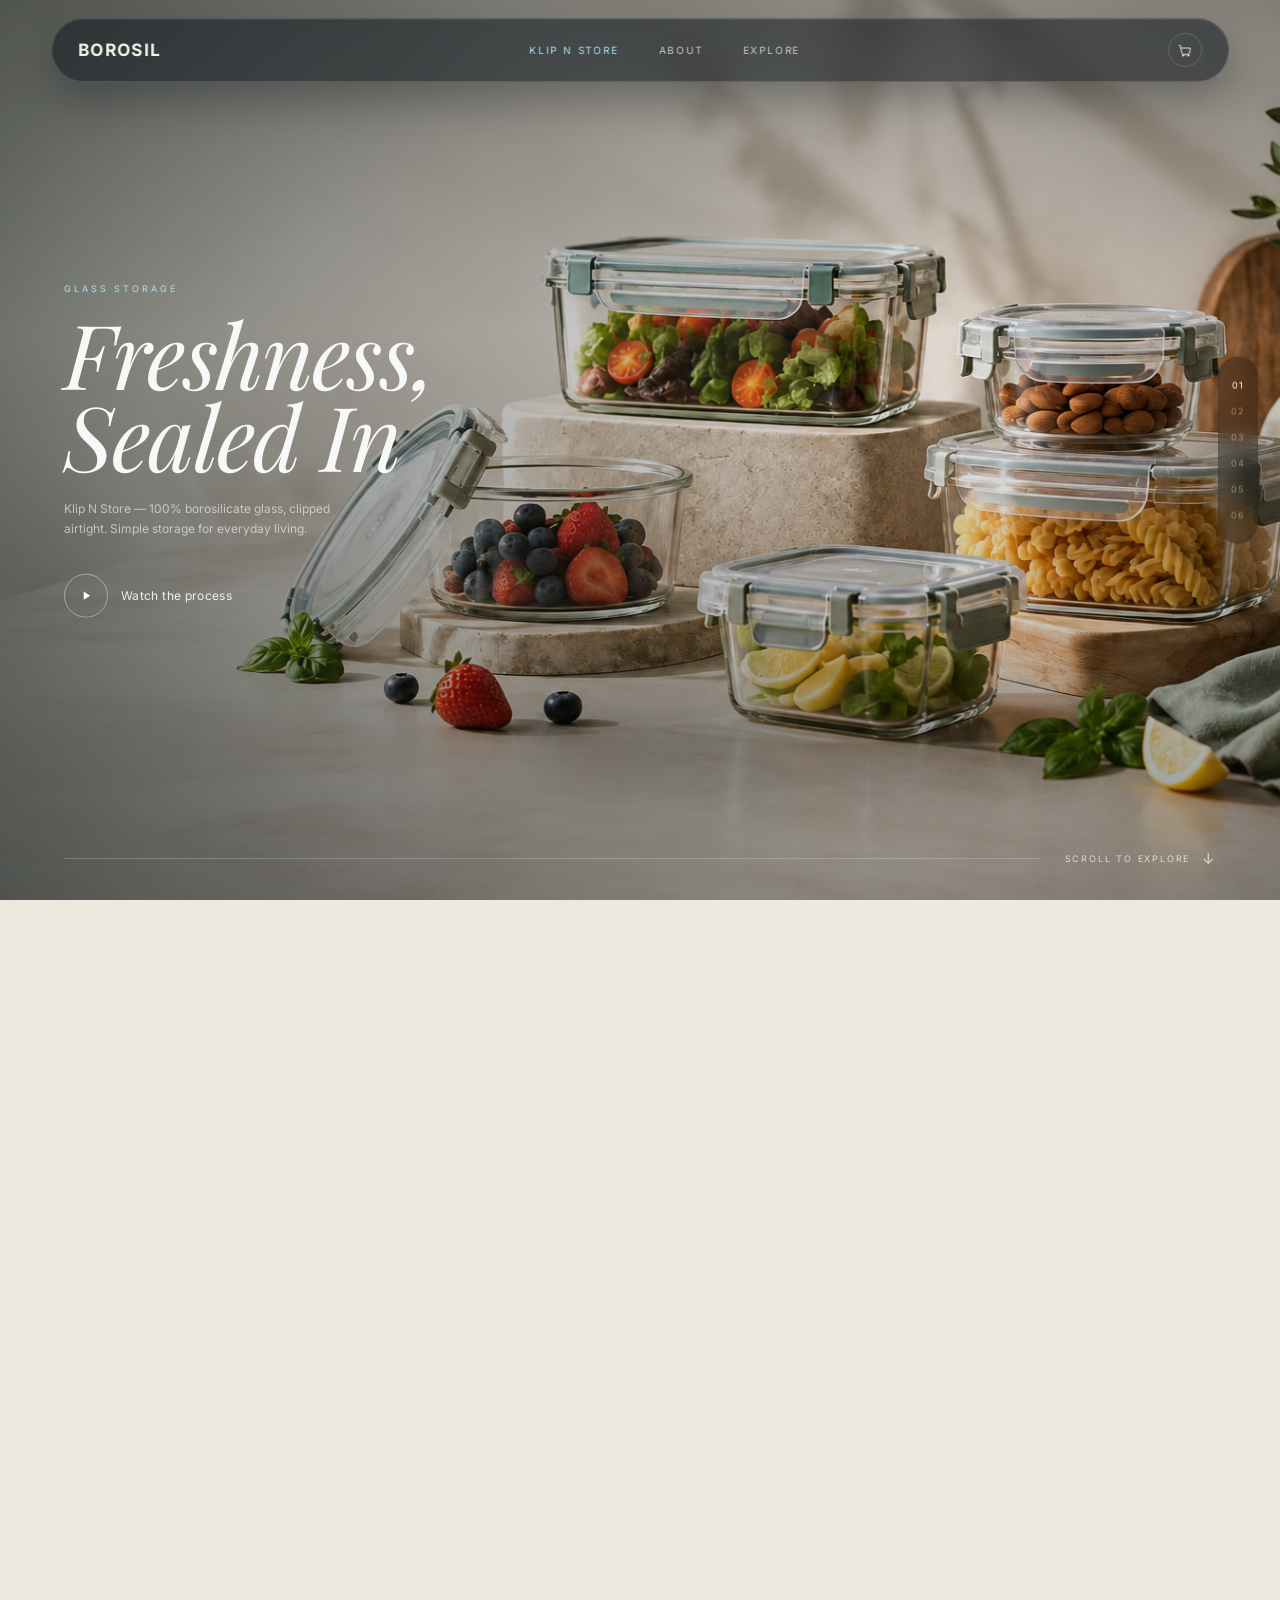
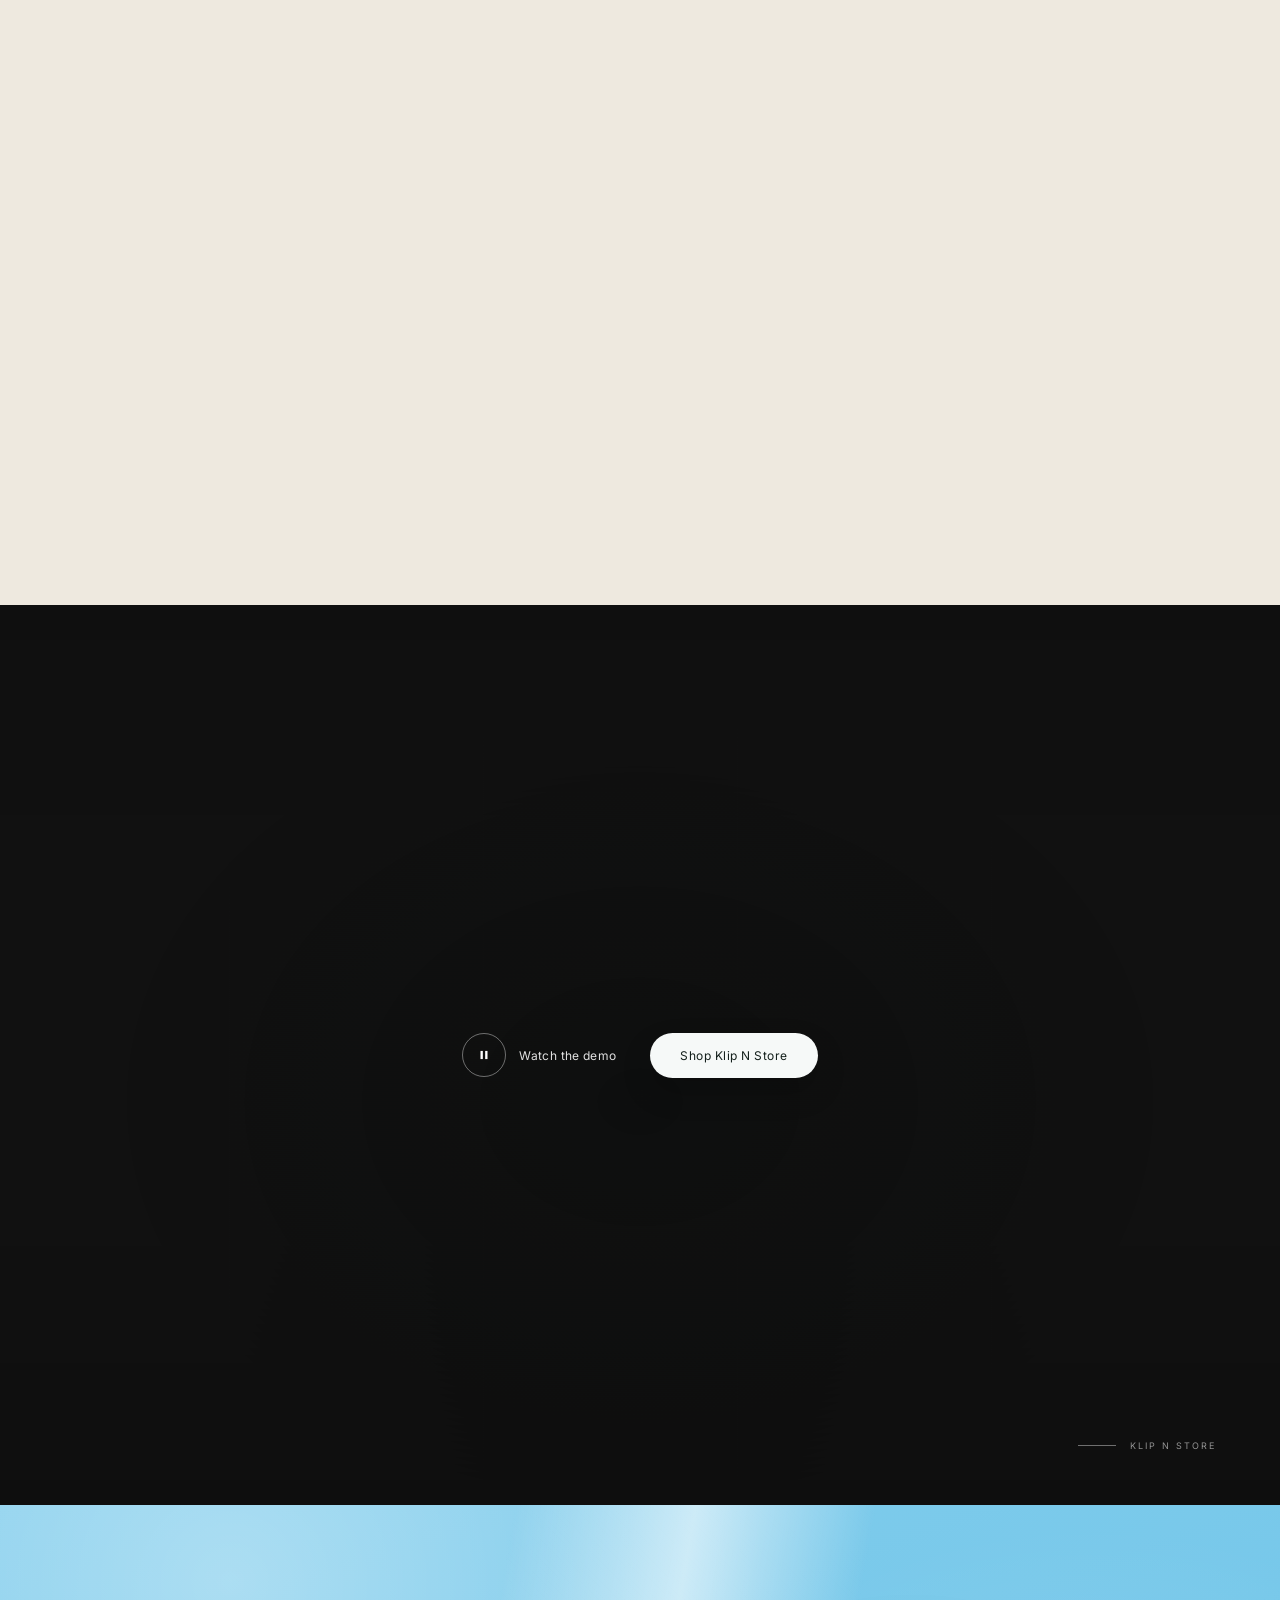
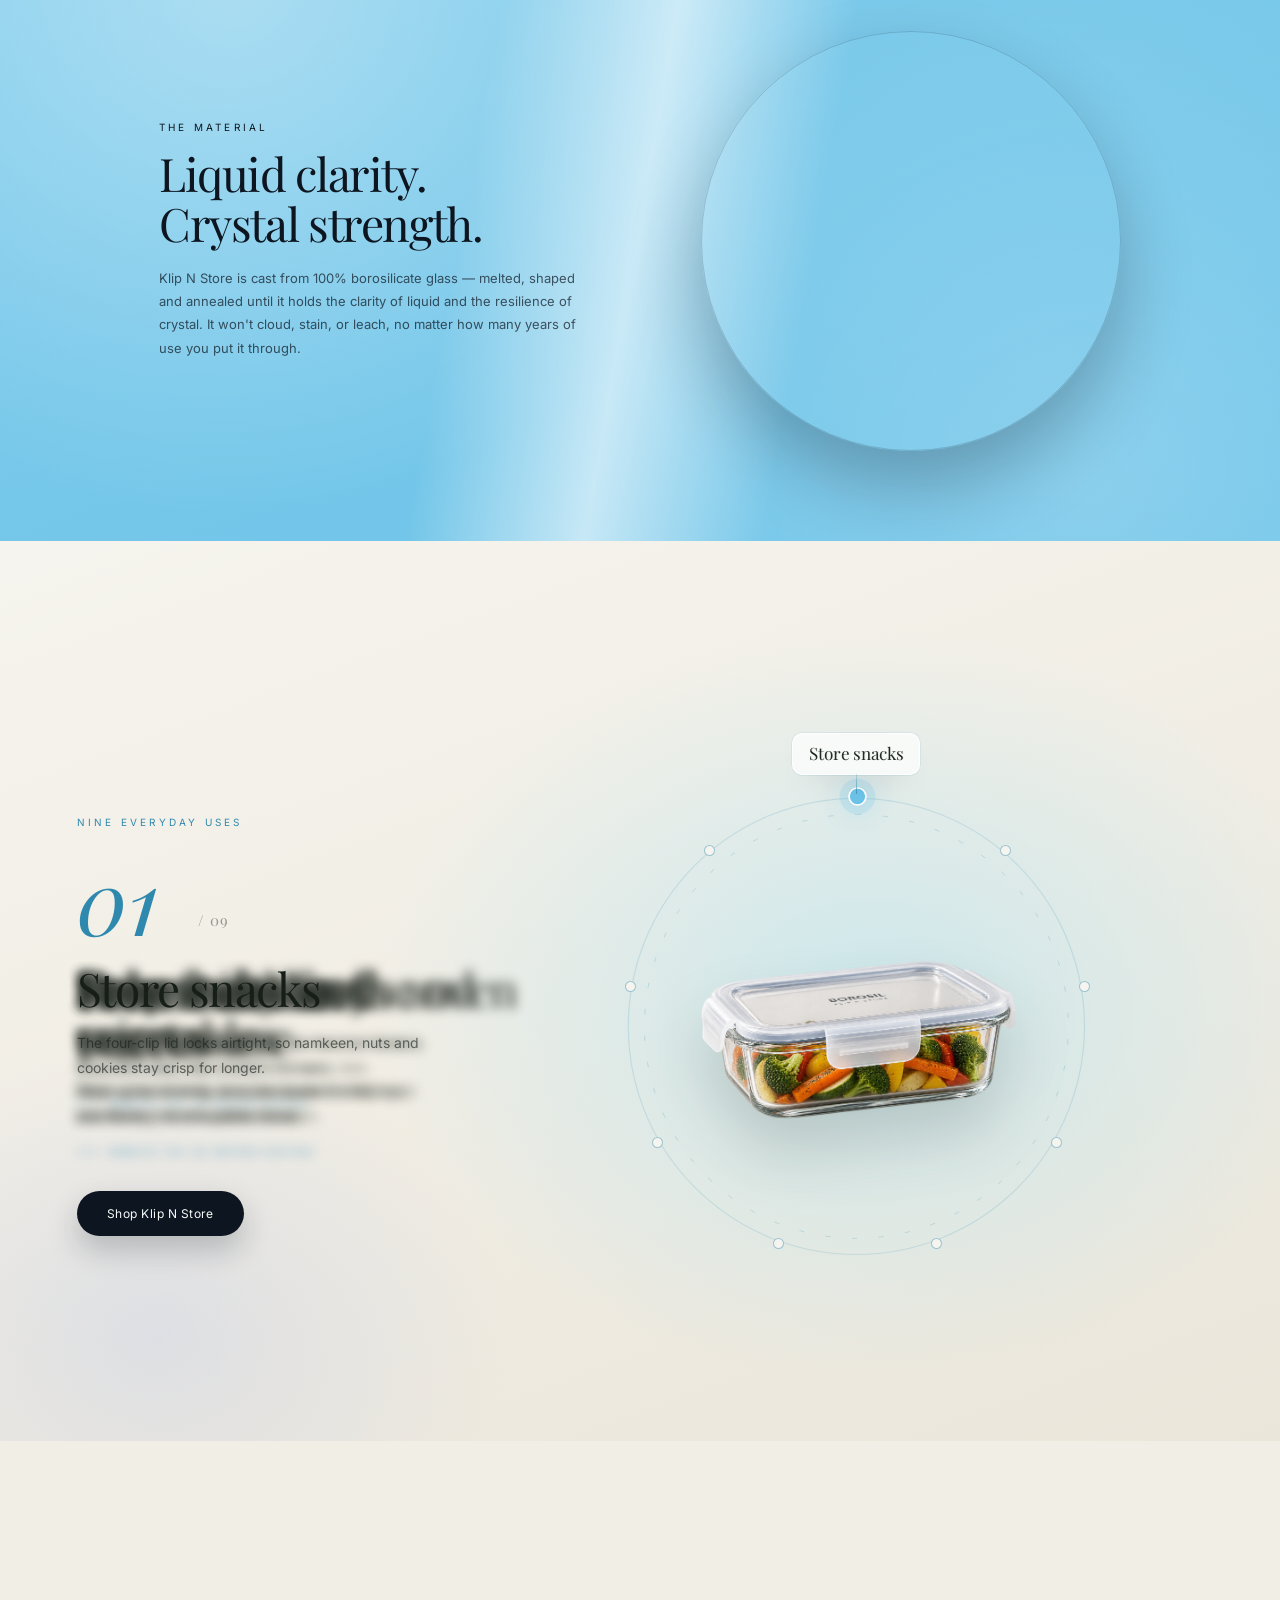
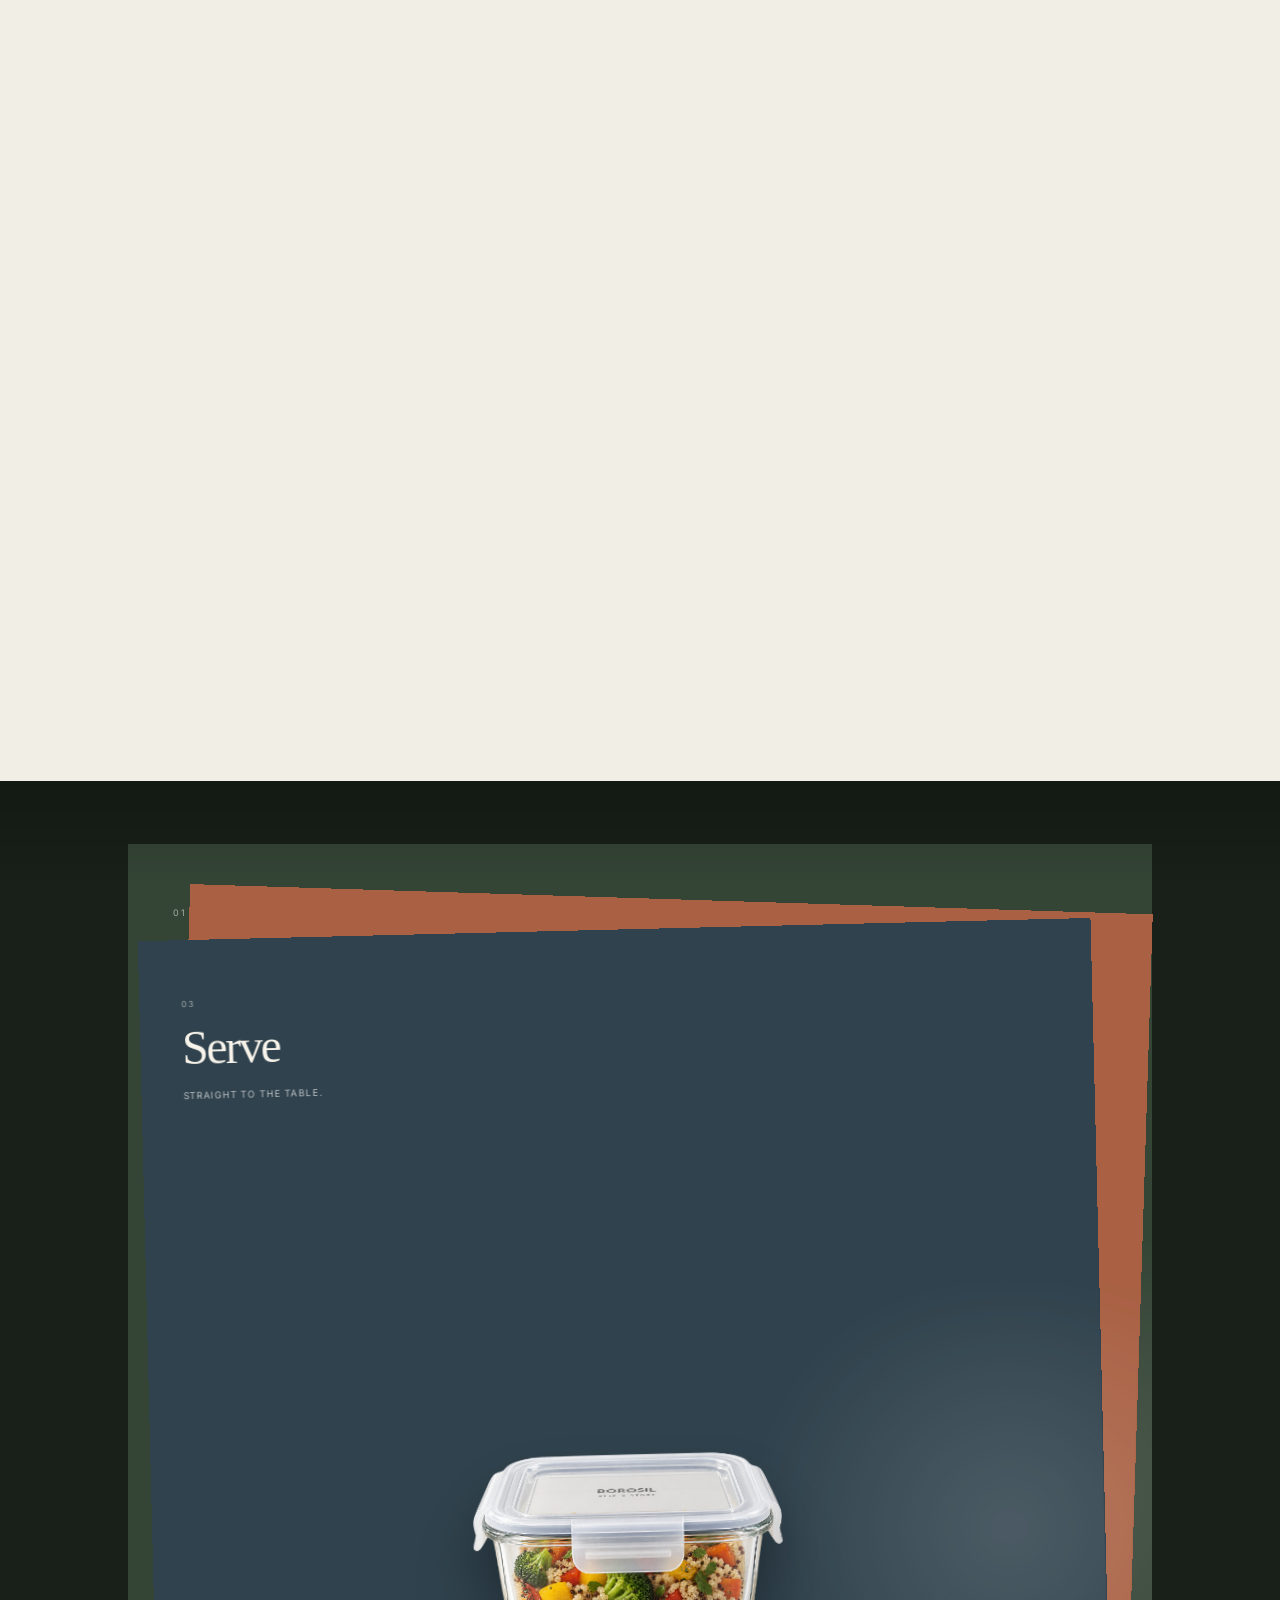
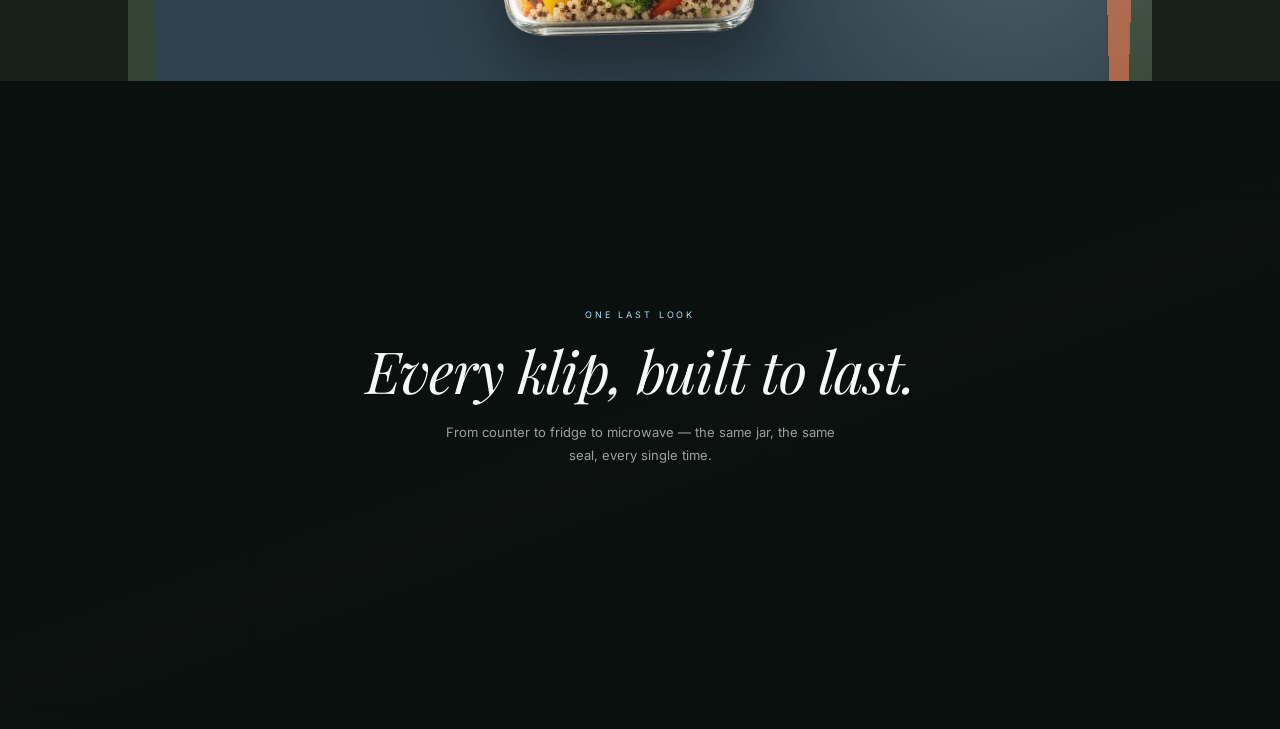
==== commit 6773302e: "Remove Product Feature Drop section and crystal-story metrics strip Removes the 8-card circular feat" ====
--- a/klip-n-store-page/index.html
+++ b/klip-n-store-page/index.html
@@ -1386,881 +1386,6 @@
 
 
 /* =========================================================
-   PRODUCT FEATURE DROP
-========================================================= */
-
-.feature-drop{
-  position:relative;
-  height:230vh;
-  overflow:visible;
-
-  background:
-    radial-gradient(
-      circle at 50% 20%,
-      rgba(108,195,232,.10),
-      transparent 55%
-    ),
-    linear-gradient(
-      135deg,
-      rgba(183,201,187,.14),
-      rgba(230,225,210,.5),
-      rgba(185,210,225,.14)
-    );
-}
-
-/* =========================================================
-   STAGE
-========================================================= */
-
-.feature-drop-stage{
-  position:sticky;
-  top:0;
-
-  width:100%;
-  height:100vh;
-
-  overflow:hidden;
-
-  display:flex;
-  align-items:center;
-  justify-content:center;
-
-  background:
-    radial-gradient(
-      circle at 50% 48%,
-      rgba(255,226,177,.28) 0%,
-      rgba(255,226,177,.10) 20%,
-      transparent 42%
-    );
-
-  /* NO BACKDROP BLUR */
-  backdrop-filter:none;
-  -webkit-backdrop-filter:none;
-}
-
-
-/* =========================================================
-   ATMOSPHERIC LIGHT
-========================================================= */
-
-.feature-drop-stage::before{
-  content:"";
-
-  position:absolute;
-  inset:-20%;
-
-  background:
-    radial-gradient(
-      ellipse at 50% 43%,
-      rgba(255,225,175,.24),
-      transparent 24%
-    );
-
-  pointer-events:none;
-  z-index:1;
-}
-
-
-/* =========================================================
-   FLOOR LIGHT
-========================================================= */
-
-.feature-drop-stage::after{
-  content:"";
-
-  position:absolute;
-
-  left:50%;
-  top:76%;
-
-  width:38vw;
-  height:7vw;
-
-  transform:translateX(-50%);
-
-  border-radius:50%;
-
-  background:
-    radial-gradient(
-      ellipse,
-      rgba(255,238,202,.28),
-      transparent 70%
-    );
-
-  filter:blur(12px);
-
-  opacity:.55;
-
-  z-index:2;
-}
-
-
-/* =========================================================
-   PRODUCT
-========================================================= */
-
-.drop-product{
-  position:absolute;
-
-  left:50%;
-  top:50%;
-
-  width:min(48vw,720px);
-
-  z-index:8;
-
-  transform:
-    translate3d(-50%,-50%,0)
-    rotate(-5deg)
-    scale(.78);
-
-  filter:
-    drop-shadow(
-      0 42px 42px
-      rgba(0,0,0,.30)
-    )
-    drop-shadow(
-      0 0 65px
-      rgba(255,235,195,.38)
-    );
-
-  will-change:transform;
-}
-
-
-.drop-product img{
-  display:block;
-
-  width:100%;
-  height:auto;
-
-  filter:
-    drop-shadow(
-      0 24px 22px
-      rgba(0,0,0,.18)
-    );
-}
-
-
-/* =========================================================
-   CENTER GLOW
-========================================================= */
-
-.feature-orbit{
-  position:absolute;
-
-  left:50%;
-  top:50%;
-
-  width:31vw;
-  height:31vw;
-
-  border-radius:50%;
-
-  border:1px solid rgba(47,136,173,.16);
-
-  box-shadow:
-    0 0 80px rgba(47,136,173,.08);
-
-  transform:
-    translate(-50%,-50%)
-    scale(.75);
-
-  opacity:0;
-
-  z-index:3;
-
-  pointer-events:none;
-}
-
-
-/* =========================================================
-   FEATURE CARD
-========================================================= */
-
-.drop-feature{
-  position:absolute;
-
-  width:216px;
-  min-height:88px;
-
-  padding:17px 19px;
-
-  display:flex;
-  align-items:center;
-  gap:14px;
-
-  border:1px solid rgba(169,140,100,.20);
-
-  border-radius:14px;
-
-  background:
-    linear-gradient(
-      165deg,
-      rgba(255,253,248,.94),
-      rgba(255,253,248,.66)
-    );
-
-  box-shadow:
-    0 20px 40px rgba(35,26,16,.10),
-    0 2px 10px rgba(35,26,16,.05),
-    inset 0 1px 0 rgba(255,255,255,.85);
-
-  backdrop-filter:
-    blur(14px)
-    saturate(120%);
-
-  -webkit-backdrop-filter:
-    blur(14px)
-    saturate(120%);
-
-  opacity:0;
-
-  transform:
-    translateY(25px)
-    scale(.94);
-
-  z-index:10;
-
-  will-change:transform,opacity;
-}
-
-
-/* =========================================================
-   ICON
-========================================================= */
-
-.feature-icon{
-  position:relative;
-
-  width:46px;
-  height:46px;
-
-  flex:none;
-
-  display:flex;
-  align-items:center;
-  justify-content:center;
-
-  border-radius:50%;
-
-  border:
-    1px solid
-    rgba(47,136,173,.30);
-
-  background:
-    radial-gradient(
-      circle at 32% 28%,
-      rgba(255,255,255,.95),
-      rgba(245,231,213,.55)
-    );
-
-  box-shadow:
-    0 4px 12px
-    rgba(47,136,173,.14),
-
-    inset 0 1px 3px
-    rgba(255,255,255,.9);
-
-  color:var(--crystal-blue-deep);
-}
-
-.feature-icon svg{
-  width:20px;
-  height:20px;
-
-  display:block;
-}
-
-
-/* =========================================================
-   TEXT
-========================================================= */
-
-.drop-feature small{
-  display:block;
-
-  margin-bottom:5px;
-
-  font-size:8px;
-
-  line-height:1;
-
-  font-weight:700;
-
-  letter-spacing:.22em;
-
-  color:
-    rgba(47,136,173,.62);
-}
-
-
-.drop-feature strong{
-  display:block;
-
-  font-family:Georgia, "Times New Roman", serif;
-
-  font-size:14px;
-  font-weight:400;
-
-  line-height:1.2;
-
-  letter-spacing:.01em;
-
-  color:#182019;
-}
-
-
-.drop-feature p{
-  margin:6px 0 0;
-
-  font-size:9px;
-
-  line-height:1.45;
-
-  color:
-    rgba(28,42,38,.58);
-}
-
-
-/* =========================================================
-   CONNECTOR LINE
-========================================================= */
-
-.drop-feature::after{
-  content:"";
-
-  position:absolute;
-
-  width:90px;
-  height:1px;
-
-  background:
-    linear-gradient(
-      90deg,
-      rgba(47,136,173,.42),
-      rgba(47,136,173,0)
-    );
-
-  box-shadow:
-    0 0 6px
-    rgba(47,136,173,.18);
-
-  transform-origin:left center;
-}
-
-
-/* =========================================================
-   CONNECTOR DIRECTIONS
-========================================================= */
-
-.feature-1::after{
-  right:-86px;
-  top:78%;
-
-  transform:
-    rotate(22deg);
-}
-
-.feature-2::after{
-  left:50%;
-  bottom:-74px;
-
-  transform:
-    rotate(90deg);
-}
-
-.feature-3::after{
-  left:-86px;
-  top:78%;
-
-  transform:
-    rotate(158deg);
-}
-
-.feature-4::after{
-  left:-86px;
-  top:42%;
-
-  transform:
-    rotate(180deg);
-}
-
-.feature-5::after{
-  left:-88px;
-  top:20%;
-
-  transform:
-    rotate(205deg);
-}
-
-.feature-6::after{
-  left:50%;
-  top:-72px;
-
-  transform:
-    rotate(-90deg);
-}
-
-.feature-7::after{
-  right:-88px;
-  top:20%;
-
-  transform:
-    rotate(-25deg);
-}
-
-.feature-8::after{
-  right:-88px;
-  top:42%;
-
-  transform:
-    rotate(0deg);
-}
-
-
-/* =========================================================
-   FEATURE POSITIONS
-========================================================= */
-
-.feature-1{
-  left:13%;
-  top:18%;
-}
-
-.feature-2{
-  left:50%;
-  top:7%;
-
-  transform:
-    translateX(-50%)
-    translateY(25px)
-    scale(.94);
-}
-
-.feature-3{
-  right:13%;
-  top:18%;
-}
-
-.feature-4{
-  right:8%;
-  top:43%;
-}
-
-.feature-5{
-  right:13%;
-  top:68%;
-}
-
-.feature-6{
-  left:50%;
-  top:78%;
-
-  transform:
-    translateX(-50%)
-    translateY(25px)
-    scale(.94);
-}
-
-.feature-7{
-  left:13%;
-  top:68%;
-}
-
-.feature-8{
-  left:8%;
-  top:43%;
-}
-
-
-@media(max-width:700px){
-
-  /* =====================================================
-     FEATURE DROP
-  ===================================================== */
-
-  .feature-drop{
-
-    display:block;
-
-    position:relative;
-
-    width:100%;
-
-    height:auto;
-    min-height:0;
-
-    margin:0;
-
-    overflow:hidden;
-
-    background:
-      radial-gradient(
-        circle at 50% 15%,
-        rgba(108,195,232,.12),
-        transparent 50%
-      ),
-      linear-gradient(
-        160deg,
-        rgba(183,201,187,.16),
-        rgba(230,225,210,.55)
-      );
-  }
-
-
-  /* =====================================================
-     STAGE
-  ===================================================== */
-
-  .feature-drop-stage{
-
-    position:relative;
-
-    top:auto;
-    left:auto;
-
-    width:100%;
-    height:auto;
-
-    min-height:0;
-
-    display:flex;
-
-    flex-direction:column;
-
-    align-items:center;
-
-    justify-content:flex-start;
-
-    overflow:visible;
-
-    padding:
-      8vh
-      5vw
-      12vh;
-
-    background:
-      radial-gradient(
-        circle at 50% 15%,
-        rgba(255,226,177,.28),
-        transparent 40%
-      );
-
-    backdrop-filter:none;
-    -webkit-backdrop-filter:none;
-  }
-
-
-  /* =====================================================
-     PRODUCT
-  ===================================================== */
-
-  .drop-product{
-
-    position:relative;
-
-    left:auto;
-    top:auto;
-
-    width:88vw;
-
-    margin:0 auto;
-
-    transform:none !important;
-
-    opacity:1 !important;
-
-    z-index:5;
-
-    filter:
-      drop-shadow(
-        0 28px 28px
-        rgba(0,0,0,.22)
-      )
-      drop-shadow(
-        0 0 45px
-        rgba(255,235,195,.25)
-      );
-  }
-
-
-  .drop-product img{
-
-    display:block;
-
-    width:100%;
-
-    height:auto;
-  }
-
-
-  /* =====================================================
-     FEATURE HEADING
-  ===================================================== */
-
-  .feature-drop-stage::before{
-
-    content:"PRODUCT FEATURES";
-
-    position:relative;
-
-    inset:auto;
-
-    display:block;
-
-    width:100%;
-
-    margin:
-      5vh 0
-      3vh;
-
-    font-size:9px;
-
-    letter-spacing:.28em;
-
-    color:
-      rgba(28,42,38,.48);
-
-    background:none;
-
-    z-index:20;
-  }
-
-
-  /* =====================================================
-     FEATURE STACK
-  ===================================================== */
-
-  .mobile-feature-stack{
-
-    position:relative;
-
-    width:90vw;
-
-    margin:0 auto;
-
-    padding:0;
-
-    display:flex;
-
-    flex-direction:column;
-
-    align-items:center;
-
-    z-index:10;
-  }
-
-
-  /* =====================================================
-     FEATURE CARD
-  ===================================================== */
-
-  .mobile-feature-stack .drop-feature{
-
-    position:relative;
-
-    left:auto !important;
-    right:auto !important;
-    top:auto !important;
-
-    width:100%;
-
-    min-height:88px;
-
-    margin:0;
-
-    padding:16px 17px;
-
-    display:flex;
-
-    align-items:center;
-
-    gap:13px;
-
-    border:
-      1px solid
-      rgba(169,140,100,.22);
-
-    border-radius:16px;
-
-    box-shadow:
-      0 14px 30px
-      rgba(35,26,16,.10),
-
-      inset 0 1px 0
-      rgba(255,255,255,.85);
-
-    backdrop-filter:
-      blur(10px)
-      saturate(115%);
-
-    -webkit-backdrop-filter:
-      blur(10px)
-      saturate(115%);
-
-    opacity:1 !important;
-
-    transform:none !important;
-
-    z-index:auto;
-  }
-
-
-  /* =====================================================
-     STACK OVERLAP
-  ===================================================== */
-
-  .mobile-feature-stack .feature-1{
-    z-index:8;
-
-    transform:
-      translateX(-2px)
-      rotate(-1deg) !important;
-  }
-
-  .mobile-feature-stack .feature-2{
-    z-index:7;
-
-    margin-top:-48px;
-
-    transform:
-      translateX(6px)
-      rotate(1.2deg) !important;
-  }
-
-  .mobile-feature-stack .feature-3{
-    z-index:6;
-
-    margin-top:-48px;
-
-    transform:
-      translateX(-5px)
-      rotate(-1.3deg) !important;
-  }
-
-  .mobile-feature-stack .feature-4{
-    z-index:5;
-
-    margin-top:-48px;
-
-    transform:
-      translateX(7px)
-      rotate(1.2deg) !important;
-  }
-
-  .mobile-feature-stack .feature-5{
-    z-index:4;
-
-    margin-top:-48px;
-
-    transform:
-      translateX(-6px)
-      rotate(-1deg) !important;
-  }
-
-  .mobile-feature-stack .feature-6{
-    z-index:3;
-
-    margin-top:-48px;
-
-    transform:
-      translateX(6px)
-      rotate(1.2deg) !important;
-  }
-
-  .mobile-feature-stack .feature-7{
-    z-index:2;
-
-    margin-top:-48px;
-
-    transform:
-      translateX(-5px)
-      rotate(-1.2deg) !important;
-  }
-
-  .mobile-feature-stack .feature-8{
-    z-index:1;
-
-    margin-top:-48px;
-
-    transform:
-      translateX(5px)
-      rotate(1deg) !important;
-  }
-
-
-  /* =====================================================
-     ICON
-  ===================================================== */
-
-  .mobile-feature-stack .feature-icon{
-
-    width:40px;
-    height:40px;
-
-    flex:none;
-  }
-
-  .mobile-feature-stack .feature-icon svg{
-
-    width:18px;
-    height:18px;
-  }
-
-
-  /* =====================================================
-     TEXT
-  ===================================================== */
-
-  .mobile-feature-stack .drop-feature small{
-
-    font-size:7px;
-
-    margin-bottom:4px;
-  }
-
-
-  .mobile-feature-stack .drop-feature strong{
-
-    font-size:10px;
-
-    line-height:1.3;
-  }
-
-
-  .mobile-feature-stack .drop-feature p{
-
-    font-size:8px;
-
-    line-height:1.4;
-
-    margin-top:4px;
-  }
-
-
-  /* =====================================================
-     REMOVE DESKTOP ELEMENTS
-  ===================================================== */
-
-  .feature-orbit{
-    display:none;
-  }
-
-
-  .feature-drop-stage::after{
-    display:none;
-  }
-
-
-  .mobile-feature-stack .drop-feature::after{
-    display:none;
-  }
-
-}
-
-
-/* =========================================================
    MOBILE
 ========================================================= */
 
@@ -2799,58 +1924,6 @@
   100%{ transform:translateX(120%) rotate(14deg); opacity:0; }
 }
 
-.crystal-stats{
-  position:relative;
-  z-index:2;
-
-  max-width:820px;
-  margin:0 auto;
-
-  padding:0 6vw 12vh;
-
-  display:flex;
-  align-items:center;
-  justify-content:center;
-
-  gap:0;
-}
-
-.crystal-stat{
-  padding:0 5vw;
-
-  text-align:center;
-
-  border-left:1px solid rgba(13,22,32,.15);
-}
-
-.crystal-stat:first-child{
-  border-left:none;
-}
-
-.crystal-stat strong{
-  display:block;
-
-  font-family:var(--crystal-serif);
-  font-weight:400;
-
-  font-size:clamp(24px,2.6vw,34px);
-
-  color:#0d1620;
-}
-
-.crystal-stat span{
-  display:block;
-
-  margin-top:8px;
-
-  font-size:9px;
-  letter-spacing:.18em;
-  text-transform:uppercase;
-
-  color:rgba(13,22,32,.55);
-}
-
-
 /* =========================================================
    NEW SECTIONS — MOBILE
 ========================================================= */
@@ -2872,20 +1945,6 @@
 
   .crystal-visual{
     width:min(72vw,300px);
-  }
-
-  .crystal-stats{
-    flex-wrap:wrap;
-    gap:4vh 0;
-
-    padding:0 6vw 10vh;
-  }
-
-  .crystal-stat{
-    width:50%;
-    border-left:none;
-
-    padding:0 3vw;
   }
 
   .video-cta-copy p{
@@ -2923,6 +1982,505 @@
 
 }
 
+
+/* =========================================================
+   07 · KLIP USES
+========================================================= */
+
+@property --ku-tint{syntax:"<color>";inherits:true;initial-value:rgba(169,227,245,.45)}
+@property --ku-tint-2{syntax:"<color>";inherits:true;initial-value:rgba(159,180,234,.22)}
+
+.klip-uses{
+  position:relative;
+  height:560vh;
+  background:#f1eee6;
+}
+
+.ku-stage{
+  --ku-tint:rgba(169,227,245,.45);
+  --ku-tint-2:rgba(159,180,234,.22);
+  position:sticky;top:0;
+  height:100vh;height:100svh;min-height:620px;
+  overflow:hidden;
+  display:grid;
+  grid-template-columns:minmax(300px,.85fr) 1.15fr;
+  grid-template-rows:1fr;
+  column-gap:4vw;
+  padding:110px max(96px,6vw) 40px 6vw;
+  background:
+    radial-gradient(ellipse 55% 60% at 68% 52%,var(--ku-tint),transparent 70%),
+    radial-gradient(ellipse 40% 45% at 12% 88%,var(--ku-tint-2),transparent 70%),
+    linear-gradient(160deg,#f6f4ee,#ebe6da);
+  transition:--ku-tint 1.1s ease,--ku-tint-2 1.1s ease;
+  color:#182019;
+}
+
+/* scene tints */
+.ku-stage[data-scene="snacks"]  {--ku-tint:rgba(169,227,245,.50);--ku-tint-2:rgba(159,180,234,.22)}
+.ku-stage[data-scene="bake"]    {--ku-tint:rgba(255,193,140,.55);--ku-tint-2:rgba(255,226,177,.35)}
+.ku-stage[data-scene="fridge"]  {--ku-tint:rgba(205,232,246,.75);--ku-tint-2:rgba(169,227,245,.28)}
+.ku-stage[data-scene="micro"]   {--ku-tint:rgba(255,214,150,.55);--ku-tint-2:rgba(255,236,200,.35)}
+.ku-stage[data-scene="go"]      {--ku-tint:rgba(159,180,234,.45);--ku-tint-2:rgba(108,195,232,.22)}
+.ku-stage[data-scene="baby"]    {--ku-tint:rgba(248,208,198,.55);--ku-tint-2:rgba(255,236,226,.40)}
+.ku-stage[data-scene="marinate"]{--ku-tint:rgba(190,221,178,.55);--ku-tint-2:rgba(236,226,196,.40)}
+.ku-stage[data-scene="freeze"]  {--ku-tint:rgba(169,227,245,.80);--ku-tint-2:rgba(214,238,250,.55)}
+.ku-stage[data-scene="prep"]    {--ku-tint:rgba(214,228,168,.55);--ku-tint-2:rgba(169,227,245,.25)}
+
+
+/* ---------- copy column ---------- */
+
+.ku-copy{
+  align-self:center;
+  position:relative;
+  z-index:5;
+  max-width:440px;
+}
+
+.ku-kicker{
+  display:block;
+  font-size:10px;letter-spacing:.32em;
+  color:var(--crystal-blue-deep);
+  margin-bottom:26px;
+}
+
+.ku-count{
+  display:flex;align-items:flex-end;gap:14px;
+  margin-bottom:22px;
+  font-family:var(--crystal-serif);
+}
+
+.ku-count-roll{
+  position:relative;
+  height:1em;
+  overflow:hidden;
+  font-size:clamp(64px,7vw,112px);
+  line-height:1;
+  font-style:italic;
+  color:var(--crystal-blue-deep);
+  min-width:1.2em;
+}
+
+.ku-count-roll span{
+  position:absolute;left:0;top:0;
+  transform:translateY(105%);
+  transition:transform .9s cubic-bezier(.16,1,.3,1);
+}
+.ku-count-roll span.is-active{transform:translateY(0)}
+.ku-count-roll span.is-past{transform:translateY(-105%)}
+
+.ku-count-total{
+  font-size:15px;letter-spacing:.06em;
+  color:rgba(24,32,27,.42);
+  padding-bottom:.9em;
+}
+
+.ku-steps{display:grid}
+
+.ku-step{
+  grid-area:1/1;
+  opacity:0;
+  transform:translateY(26px);
+  filter:blur(6px);
+  transition:
+    opacity .7s cubic-bezier(.16,1,.3,1),
+    transform .9s cubic-bezier(.16,1,.3,1),
+    filter .7s ease;
+  pointer-events:none;
+}
+.ku-step.is-past{transform:translateY(-26px)}
+.ku-step.is-active{
+  opacity:1;transform:none;filter:none;pointer-events:auto;
+  transition-delay:.12s;
+}
+
+.ku-step h3{
+  font-family:var(--crystal-serif);
+  font-weight:400;
+  font-size:clamp(34px,3.6vw,54px);
+  line-height:1.04;
+  letter-spacing:-.03em;
+}
+
+.ku-step p{
+  margin-top:18px;
+  max-width:360px;
+  font-size:14px;line-height:1.75;
+  color:rgba(24,32,27,.62);
+}
+
+.ku-note{
+  display:inline-flex;align-items:center;gap:10px;
+  margin-top:18px;
+  font-size:9px;letter-spacing:.2em;
+  color:var(--crystal-blue-deep);
+}
+.ku-note::before{
+  content:"";width:22px;height:1px;background:currentColor;
+}
+
+.ku-cta{
+  display:inline-flex;align-items:center;gap:10px;
+  margin-top:34px;
+  padding:15px 30px;
+  border-radius:999px;
+  border:none;
+  cursor:pointer;
+  background:var(--crystal-ink);color:var(--crystal-pearl);
+  font:inherit;font-size:12px;letter-spacing:.04em;
+  text-decoration:none;
+  box-shadow:0 14px 30px rgba(13,22,32,.22);
+  transition:transform .4s cubic-bezier(.16,1,.3,1),box-shadow .4s cubic-bezier(.16,1,.3,1);
+}
+.ku-cta:hover{transform:translateY(-2px);box-shadow:0 18px 38px rgba(13,22,32,.3)}
+
+
+/* ---------- visual column ---------- */
+
+.ku-visual{
+  position:relative;
+  display:grid;place-items:center;
+  min-height:0;
+}
+
+.ku-orbit{
+  position:relative;
+  margin-right:48px; /* nudges the ring left so right-side labels clear the side progress nav */
+  width:min(36vw,56vh);
+  aspect-ratio:1;
+}
+
+.ku-ring{
+  position:absolute;inset:0;
+  width:100%;height:100%;
+  overflow:visible;
+  transform:rotate(-90deg);
+}
+.ku-ring circle{fill:none}
+.ku-ring .base{stroke:rgba(47,136,173,.16);stroke-width:.25}
+.ku-ring .spin{
+  stroke:rgba(47,136,173,.22);stroke-width:.2;
+  stroke-dasharray:.4 1.6;
+  transform-origin:50% 50%;
+  animation:ku-spin 60s linear infinite;
+}
+.ku-ring .fill{
+  stroke:var(--crystal-blue);stroke-width:.45;
+  stroke-linecap:round;
+  stroke-dasharray:1;stroke-dashoffset:1;
+  filter:drop-shadow(0 0 1.4px rgba(108,195,232,.9));
+}
+
+.ku-node{
+  position:absolute;
+  width:30px;height:30px;
+  margin:-15px 0 0 -15px;
+  border:none;border-radius:50%;
+  background:none;
+  cursor:pointer;
+  z-index:6;
+}
+.ku-node::before{
+  content:"";position:absolute;left:50%;top:50%;
+  width:9px;height:9px;margin:-4.5px 0 0 -4.5px;
+  border-radius:50%;
+  background:#f6f4ee;
+  border:1px solid rgba(47,136,173,.45);
+  transition:transform .5s cubic-bezier(.16,1,.3,1),background .4s,box-shadow .4s;
+}
+.ku-node.is-done::before{background:var(--crystal-cyan);border-color:var(--crystal-blue)}
+.ku-node.is-active::before{
+  background:var(--crystal-blue);border-color:#fff;
+  transform:scale(1.7);
+  box-shadow:0 0 0 5px rgba(108,195,232,.18),0 0 18px rgba(108,195,232,.9);
+}
+/* active-use label — editorial callout, always OUTSIDE the ring */
+.ku-node .ku-tag{
+  position:absolute;top:50%;
+  display:flex;flex-direction:column;
+  width:max-content;
+  padding:10px 16px 11px;
+  border-radius:10px;
+  background:rgba(255,255,255,.72);
+  border:1px solid rgba(255,255,255,.95);
+  box-shadow:0 14px 30px -18px rgba(13,22,32,.35),0 0 0 .5px rgba(47,136,173,.18);
+  backdrop-filter:blur(12px) saturate(130%);
+  -webkit-backdrop-filter:blur(12px) saturate(130%);
+  white-space:nowrap;
+  text-align:left;
+  opacity:0;
+  transition:opacity .45s ease,transform .7s cubic-bezier(.16,1,.3,1);
+  pointer-events:none;
+}
+.ku-node .ku-tag.to-right{left:38px;transform:translate(-10px,-50%)}
+.ku-node .ku-tag.to-left{right:38px;text-align:right;align-items:flex-end;transform:translate(10px,-50%)}
+.ku-node .ku-tag.to-top{left:50%;top:auto;bottom:36px;text-align:center;align-items:center;transform:translate(-50%,10px)}
+
+/* hairline leader from the node */
+.ku-node .ku-tag::after{
+  content:"";position:absolute;top:50%;
+  width:22px;height:1px;
+}
+.ku-node .ku-tag.to-right::after{right:100%;background:linear-gradient(90deg,rgba(47,136,173,.7),rgba(47,136,173,.2))}
+.ku-node .ku-tag.to-left::after{left:100%;background:linear-gradient(90deg,rgba(47,136,173,.2),rgba(47,136,173,.7))}
+.ku-node .ku-tag.to-top::after{top:100%;left:50%;width:1px;height:20px;background:linear-gradient(180deg,rgba(47,136,173,.2),rgba(47,136,173,.7))}
+
+.ku-tag em{
+  font-family:var(--crystal-serif);
+  font-style:normal;font-weight:400;
+  font-size:17px;line-height:1.1;
+  letter-spacing:-.01em;
+  color:#182019;
+}
+
+.ku-node.is-active .ku-tag{opacity:1;transition-delay:.2s}
+.ku-node.is-active .ku-tag.to-right,
+.ku-node.is-active .ku-tag.to-left{transform:translate(0,-50%)}
+.ku-node.is-active .ku-tag.to-top{transform:translate(-50%,0)}
+.ku-node:not(.is-active):hover .ku-tag,
+.ku-node:not(.is-active):focus-visible .ku-tag{opacity:.9}
+.ku-node:not(.is-active):hover .ku-tag.to-right,
+.ku-node:not(.is-active):hover .ku-tag.to-left{transform:translate(0,-50%)}
+.ku-node:not(.is-active):hover .ku-tag.to-top{transform:translate(-50%,0)}
+.ku-node:focus-visible{outline:1px solid var(--crystal-blue-deep);outline-offset:2px}
+
+/* product */
+.ku-prod{
+  position:absolute;
+  left:50%;top:52%;
+  width:84%;
+  transform:translate(-50%,-50%);
+  filter:drop-shadow(0 34px 30px rgba(24,32,27,.16));
+  transition:transform 1.1s cubic-bezier(.16,1,.3,1),opacity .6s ease,filter 1s ease;
+  z-index:4;
+}
+.ku-prod img{display:block;width:100%;height:auto;transform-origin:50% 90%}
+.ku-prod.clone{width:52%;opacity:0;z-index:3}
+
+.ku-stage[data-scene="snacks"]   .ku-prod.main img{animation:ku-float 6s ease-in-out infinite}
+.ku-stage[data-scene="bake"]     .ku-prod.main{transform:translate(-50%,-44%) scale(.9);filter:drop-shadow(0 30px 30px rgba(140,70,20,.2)) sepia(.1)}
+.ku-stage[data-scene="fridge"]   .ku-prod.main{transform:translate(-50%,-46%) scale(.9)}
+.ku-stage[data-scene="micro"]    .ku-prod.main{transform:translate(-50%,-30%) scale(.66)}
+.ku-stage[data-scene="go"]       .ku-prod.main img{animation:ku-bob 1.2s ease-in-out infinite}
+.ku-stage[data-scene="baby"]     .ku-prod.main img{animation:ku-float 5s ease-in-out infinite}
+.ku-stage[data-scene="marinate"] .ku-prod.main img{animation:ku-rock 3s ease-in-out infinite}
+.ku-stage[data-scene="freeze"]   .ku-prod.main{filter:drop-shadow(0 30px 30px rgba(47,136,173,.2)) saturate(.7) hue-rotate(-10deg) brightness(1.04)}
+.ku-stage[data-scene="prep"]     .ku-prod.main{transform:translate(-50%,-30%) scale(.74)}
+.ku-prod.clone-a{transform:translate(-112%,-60%) scale(.9)}
+.ku-prod.clone-b{transform:translate(12%,-60%) scale(.9)}
+.ku-stage[data-scene="prep"] .ku-prod.clone{opacity:1}
+.ku-stage[data-scene="prep"] .ku-prod.clone-a{transform:translate(-106%,-96%)}
+.ku-stage[data-scene="prep"] .ku-prod.clone-b{transform:translate(6%,-96%);transition-delay:.12s}
+
+
+/* ---------- scene effects ---------- */
+
+.ku-fx{
+  position:absolute;inset:-14%;
+  pointer-events:none;
+  opacity:0;visibility:hidden;
+  transition:opacity .7s ease,visibility 0s linear .7s;
+}
+.ku-fx *{animation-play-state:paused}
+.ku-stage[data-scene="snacks"]   .fx-snacks,
+.ku-stage[data-scene="bake"]     .fx-bake,
+.ku-stage[data-scene="fridge"]   .fx-fridge,
+.ku-stage[data-scene="micro"]    .fx-micro,
+.ku-stage[data-scene="go"]       .fx-go,
+.ku-stage[data-scene="baby"]     .fx-baby,
+.ku-stage[data-scene="marinate"] .fx-marinate,
+.ku-stage[data-scene="freeze"]   .fx-freeze{opacity:1;visibility:visible;transition:opacity .8s ease .2s}
+.ku-stage[data-scene="snacks"]   .fx-snacks *,
+.ku-stage[data-scene="bake"]     .fx-bake *,
+.ku-stage[data-scene="fridge"]   .fx-fridge *,
+.ku-stage[data-scene="micro"]    .fx-micro *,
+.ku-stage[data-scene="go"]       .fx-go *,
+.ku-stage[data-scene="baby"]     .fx-baby *,
+.ku-stage[data-scene="marinate"] .fx-marinate *,
+.ku-stage[data-scene="freeze"]   .fx-freeze *{animation-play-state:running}
+
+/* snacks — crystal flecks bursting */
+.fx-snacks i{
+  position:absolute;left:50%;top:52%;
+  width:12px;height:12px;
+  background:linear-gradient(135deg,#fff,var(--crystal-cyan));
+  border:1px solid rgba(47,136,173,.35);
+  transform:translate(-50%,-50%) rotate(45deg) scale(.2);
+  opacity:0;
+  animation:ku-burst 2.8s cubic-bezier(.16,1,.3,1) infinite;
+  animation-delay:var(--d);
+  box-shadow:0 0 12px rgba(108,195,232,.6);
+}
+.fx-snacks i.warm{background:linear-gradient(135deg,#fff3dc,#f0b560);border-color:rgba(180,110,40,.35);box-shadow:0 0 12px rgba(240,181,96,.5)}
+
+/* bake — warm glow + heat shimmer */
+.fx-bake .glow{
+  position:absolute;left:22%;right:22%;top:62%;height:18%;
+  border-radius:50%;
+  background:radial-gradient(closest-side,rgba(255,160,80,.55),transparent);
+  filter:blur(10px);
+  animation:ku-pulse 2.4s ease-in-out infinite;
+}
+.fx-bake svg{position:absolute;left:30%;width:40%;top:6%;height:30%;overflow:visible}
+.fx-bake path{
+  fill:none;stroke:rgba(220,120,50,.55);stroke-width:1.4;stroke-linecap:round;
+  opacity:0;animation:ku-rise 2.6s ease-out infinite;
+}
+.fx-bake path:nth-child(2){animation-delay:.85s}
+.fx-bake path:nth-child(3){animation-delay:1.7s}
+
+/* fridge — light switching on + glass shelf */
+.fx-fridge .light{
+  position:absolute;left:18%;right:18%;top:0;height:70%;
+  background:linear-gradient(180deg,rgba(255,255,255,.95),rgba(255,255,255,0));
+  clip-path:polygon(30% 0,70% 0,100% 100%,0 100%);
+  animation:ku-flicker 4s ease-out infinite;
+}
+.fx-fridge .shelf{
+  position:absolute;left:8%;right:8%;top:72%;height:2px;
+  background:linear-gradient(90deg,transparent,rgba(255,255,255,.95),transparent);
+  box-shadow:0 0 16px rgba(108,195,232,.7),0 6px 18px rgba(47,136,173,.18);
+}
+.fx-fridge i{
+  position:absolute;left:var(--x);top:78%;
+  width:4px;height:4px;border-radius:50%;
+  background:#fff;box-shadow:0 0 8px var(--crystal-cyan);
+  animation:ku-drift 5s ease-in-out infinite;animation-delay:var(--d);
+  opacity:0;
+}
+
+/* microwave — turntable + pulse + steam */
+.fx-micro .pulse{
+  position:absolute;inset:20%;
+  border-radius:50%;
+  background:radial-gradient(closest-side,rgba(255,196,110,.55),transparent);
+  animation:ku-pulse 1.6s ease-in-out infinite;
+}
+.fx-micro svg{position:absolute;left:22%;width:56%;top:64%;height:14%;overflow:visible}
+.fx-micro ellipse{
+  fill:rgba(255,255,255,.35);
+  stroke:rgba(190,140,70,.7);stroke-width:1.2;
+  stroke-dasharray:6 5;
+  animation:ku-dash 2.4s linear infinite;
+}
+.fx-micro .steam{position:absolute;left:40%;width:20%;top:16%;height:26%}
+.fx-micro .steam i{
+  position:absolute;bottom:0;width:5px;height:50%;
+  border-radius:6px;background:rgba(255,255,255,.95);
+  filter:blur(3px);
+  animation:ku-steam 2.4s ease-out infinite;opacity:0;
+}
+.fx-micro .steam i:nth-child(1){left:10%}
+.fx-micro .steam i:nth-child(2){left:48%;animation-delay:.8s}
+.fx-micro .steam i:nth-child(3){left:86%;animation-delay:1.6s}
+
+/* on the go — light streaks */
+.fx-go i{
+  position:absolute;right:-10%;top:var(--y);
+  height:1.5px;width:var(--w);
+  background:linear-gradient(90deg,transparent,var(--crystal-blue),transparent);
+  box-shadow:0 0 8px rgba(108,195,232,.8);
+  animation:ku-streak 1.3s linear infinite;animation-delay:var(--d);
+  opacity:0;
+}
+
+/* baby — pearl bubbles */
+.fx-baby i{
+  position:absolute;bottom:0;left:var(--x);
+  width:var(--s);aspect-ratio:1;border-radius:50%;
+  background:radial-gradient(circle at 32% 30%,#fff,rgba(255,255,255,.2) 60%,rgba(169,227,245,.25));
+  border:1px solid rgba(255,255,255,.8);
+  animation:ku-bubble var(--t) ease-in infinite;animation-delay:var(--d);
+  opacity:0;
+}
+
+/* marinate — herbs and chilli flakes */
+.fx-marinate i{
+  position:absolute;top:0;left:var(--x);
+  width:14px;height:8px;border-radius:100% 0;
+  background:#6a9a52;
+  animation:ku-leaf var(--t) linear infinite;animation-delay:var(--d);
+  opacity:0;
+}
+.fx-marinate i.chili{width:16px;height:5px;border-radius:6px 2px;background:#c9533b}
+
+/* freeze — frost + snow */
+.fx-freeze::before{
+  content:"";position:absolute;inset:6%;border-radius:50%;
+  background:radial-gradient(closest-side,rgba(255,255,255,.0) 55%,rgba(255,255,255,.75) 100%);
+  animation:ku-pulse 4s ease-in-out infinite;
+}
+.fx-freeze svg{
+  position:absolute;top:0;left:var(--x);
+  width:var(--s);height:var(--s);
+  color:var(--crystal-blue-deep);
+  animation:ku-snow var(--t) linear infinite;animation-delay:var(--d);
+  opacity:0;
+}
+
+
+/* ---------- keyframes ---------- */
+
+@keyframes ku-spin{to{transform:rotate(360deg)}}
+@keyframes ku-float{0%,100%{transform:translateY(0)}50%{transform:translateY(-10px)}}
+@keyframes ku-bob{0%,100%{transform:translateY(0) rotate(0)}50%{transform:translateY(-5px) rotate(-.6deg)}}
+@keyframes ku-rock{0%,100%{transform:rotate(-2.2deg)}50%{transform:rotate(2.2deg)}}
+@keyframes ku-burst{
+  0%{opacity:0;transform:translate(-50%,-50%) rotate(45deg) scale(.2)}
+  18%{opacity:1}
+  75%{opacity:.9}
+  100%{opacity:0;transform:translate(calc(-50% + var(--dx)),calc(-50% + var(--dy))) rotate(var(--r)) scale(1)}
+}
+@keyframes ku-pulse{0%,100%{opacity:.55;transform:scale(.96)}50%{opacity:1;transform:scale(1.04)}}
+@keyframes ku-rise{0%{opacity:0;transform:translateY(34px)}35%{opacity:1}100%{opacity:0;transform:translateY(-26px)}}
+@keyframes ku-flicker{0%{opacity:0}6%{opacity:1}9%{opacity:.4}14%,80%{opacity:1}100%{opacity:.85}}
+@keyframes ku-drift{0%{opacity:0;transform:translateY(0)}30%{opacity:1}100%{opacity:0;transform:translate(10px,-60px)}}
+@keyframes ku-dash{to{stroke-dashoffset:-110}}
+@keyframes ku-steam{0%{opacity:0;transform:translateY(20px) scaleY(.4)}35%{opacity:.9}100%{opacity:0;transform:translate(6px,-50px) scaleY(1.2)}}
+@keyframes ku-streak{0%{opacity:0;transform:translateX(0)}15%{opacity:1}100%{opacity:0;transform:translateX(-160%)}}
+@keyframes ku-bubble{0%{opacity:0;transform:translateY(0) scale(.5)}20%{opacity:1}100%{opacity:0;transform:translateY(-420px) scale(1.1)}}
+@keyframes ku-leaf{0%{opacity:0;transform:translate(0,0) rotate(0)}10%{opacity:1}90%{opacity:1}100%{opacity:0;transform:translate(-20px,520px) rotate(320deg)}}
+@keyframes ku-snow{0%{opacity:0;transform:translate(0,0) rotate(0)}10%{opacity:.9}90%{opacity:.9}100%{opacity:0;transform:translate(24px,540px) rotate(200deg)}}
+
+
+/* ---------- mobile ---------- */
+
+@media(max-width:700px){
+
+  .klip-uses{height:620vh}
+
+  .ku-stage{
+    grid-template-columns:1fr;
+    grid-template-rows:auto 1fr;
+    padding:92px 7vw 26px;
+    background:
+      radial-gradient(ellipse 90% 45% at 50% 62%,var(--ku-tint),transparent 70%),
+      radial-gradient(ellipse 70% 30% at 20% 100%,var(--ku-tint-2),transparent 70%),
+      linear-gradient(170deg,#f6f4ee,#ebe6da);
+  }
+
+  .ku-copy{align-self:start;max-width:none}
+  .ku-kicker{margin-bottom:14px}
+  .ku-count{margin-bottom:10px;gap:10px}
+  .ku-count-roll{font-size:54px}
+  .ku-count-total{font-size:12px}
+  .ku-step h3{font-size:30px}
+  .ku-step p{margin-top:10px;font-size:13px;line-height:1.65}
+  .ku-note{margin-top:10px}
+  .ku-cta{display:none}
+
+  .ku-prod{width:92%}
+  .ku-orbit{width:min(82vw,40svh);margin-right:0}
+  .ku-node .ku-tag{display:none}
+
+}
+
+/* short desktop windows */
+@media(min-width:701px) and (max-height:760px){
+  .ku-stage{padding-top:96px}
+  .ku-count-roll{font-size:64px}
+  .ku-step h3{font-size:34px}
+}
+
 </style>
 
 </head>
@@ -2944,7 +2502,7 @@
   <nav class="nav">
     <span class="is-active" data-nav-target=".hero">KLIP N STORE</span>
     <span data-nav-target=".crystal-story">ABOUT</span>
-    <span data-nav-target=".feature-drop">EXPLORE</span>
+    <span data-nav-target=".klip-uses">EXPLORE</span>
   </nav>
 
   <div class="site-nav-cart">
@@ -2962,8 +2520,8 @@
   <div class="side-progress-item is-active" data-progress-target=".hero">01</div>
   <div class="side-progress-item" data-progress-target=".video-section">02</div>
   <div class="side-progress-item" data-progress-target=".crystal-story">03</div>
-  <div class="side-progress-item" data-progress-target=".use-cases">04</div>
-  <div class="side-progress-item" data-progress-target=".feature-drop">05</div>
+  <div class="side-progress-item" data-progress-target=".klip-uses">04</div>
+  <div class="side-progress-item" data-progress-target=".use-cases">05</div>
   <div class="side-progress-item" data-progress-target=".video-cta">06</div>
 </nav>
 
@@ -3165,7 +2723,7 @@
         <span class="play-toggle-label">Watch the demo</span>
       </button>
 
-      <button class="pill-btn" data-scroll-to=".feature-drop">
+      <button class="pill-btn" data-scroll-to=".use-cases">
         Shop Klip N Store
       </button>
 
@@ -3225,22 +2783,176 @@
 
   </div>
 
-  <div class="crystal-stats reveal-stagger">
-
-    <div class="crystal-stat reveal" style="--stagger:0">
-      <strong>350°C</strong>
-      <span>Heat Resistant</span>
+
+</section>
+
+
+
+<!-- =====================================================
+     07 · KLIP USES
+===================================================== -->
+
+<section class="klip-uses" aria-labelledby="ku-heading">
+
+  <div class="ku-stage" data-scene="snacks">
+
+    <div class="ku-copy">
+
+      <span class="ku-kicker" id="ku-heading">NINE EVERYDAY USES</span>
+
+      <div class="ku-count" aria-hidden="true">
+        <div class="ku-count-roll">
+          <span class="is-active">01</span><span>02</span><span>03</span><span>04</span><span>05</span><span>06</span><span>07</span><span>08</span><span>09</span>
+        </div>
+        <div class="ku-count-total">/ 09</div>
+      </div>
+
+      <div class="ku-steps" aria-live="polite">
+
+        <div class="ku-step is-active" data-scene="snacks" data-short="Store snacks" data-label="STORE SNACKS">
+          <h3>Store snacks</h3>
+          <p>The four-clip lid locks airtight, so namkeen, nuts and cookies stay crisp for longer.</p>
+        </div>
+
+        <div class="ku-step" data-scene="bake" data-short="Oven baking" data-label="BAKE IN THE OVEN">
+          <h3>Bake meals in the oven</h3>
+          <p>Borosilicate glass goes straight into the oven. Bake a pasta or a cake, then serve in the same dish.</p>
+          <span class="ku-note">REMOVE THE LID BEFORE BAKING</span>
+        </div>
+
+        <div class="ku-step" data-scene="fridge" data-short="Fridge leftovers" data-label="LEFTOVERS IN THE FRIDGE">
+          <h3>Store leftovers in the fridge</h3>
+          <p>Clear glass shows what's inside at a glance, and it doesn't hold on to curry stains or smells.</p>
+        </div>
+
+        <div class="ku-step" data-scene="micro" data-short="Microwave reheat" data-label="REHEAT IN THE MICROWAVE">
+          <h3>Reheat in the microwave</h3>
+          <p>Warm up lunch in the box you stored it in. No transferring, no extra dishes to wash.</p>
+          <span class="ku-note">REMOVE THE LID BEFORE HEATING</span>
+        </div>
+
+        <div class="ku-step" data-scene="go" data-short="Meals on the go" data-label="MEALS ON THE GO">
+          <h3>Carry meals on the go</h3>
+          <p>Clip it shut and pack it. The seal keeps dal and gravies inside the box, not in your bag.</p>
+        </div>
+
+        <div class="ku-step" data-scene="baby" data-short="Baby food" data-label="BABY FOOD STORAGE">
+          <h3>Store baby food</h3>
+          <p>Glass doesn't carry smells from one meal to the next, so purees taste only of what's in them.</p>
+        </div>
+
+        <div class="ku-step" data-scene="marinate" data-short="Marinating" data-label="MARINATE MEAT AND FISH">
+          <h3>Marinate meat and fish</h3>
+          <p>Marinate overnight. The seal keeps the juices in and the smell out of the rest of your fridge.</p>
+        </div>
+
+        <div class="ku-step" data-scene="freeze" data-short="Freezing" data-label="FREEZE CHUTNEYS">
+          <h3>Freeze chutneys and purees</h3>
+          <p>Make green chutney or tomato puree in a big batch and freeze it for the weeks ahead.</p>
+        </div>
+
+        <div class="ku-step" data-scene="prep" data-short="Meal prep" data-label="PREP FRUITS AND VEGETABLES">
+          <h3>Prep fruits and vegetables</h3>
+          <p>Chop in the morning, stack the boxes in the fridge, and dinner comes together faster.</p>
+        </div>
+
+      </div>
+
+      <button class="ku-cta" data-scroll-to=".use-cases">Shop Klip N Store</button>
+
     </div>
 
-    <div class="crystal-stat reveal" style="--stagger:1">
-      <strong>0%</strong>
-      <span>Chemical Leaching</span>
+
+    <div class="ku-visual" aria-hidden="true">
+      <div class="ku-orbit">
+
+        <svg class="ku-ring" viewBox="0 0 100 100">
+          <circle class="base" cx="50" cy="50" r="49.5"/>
+          <circle class="spin" cx="50" cy="50" r="46" pathLength="100"/>
+          <circle class="fill" cx="50" cy="50" r="49.5" pathLength="1"/>
+        </svg>
+
+        <!-- scene effects -->
+        <div class="ku-fx fx-snacks">
+          <i style="--d:0s;--dx:-210px;--dy:-150px;--r:225deg"></i>
+          <i class="warm" style="--d:.35s;--dx:190px;--dy:-170px;--r:-135deg"></i>
+          <i style="--d:.7s;--dx:-150px;--dy:-230px;--r:160deg"></i>
+          <i class="warm" style="--d:1.05s;--dx:240px;--dy:-90px;--r:90deg"></i>
+          <i style="--d:1.4s;--dx:-250px;--dy:-60px;--r:260deg"></i>
+          <i class="warm" style="--d:1.75s;--dx:110px;--dy:-240px;--r:-80deg"></i>
+          <i style="--d:2.1s;--dx:260px;--dy:-200px;--r:150deg"></i>
+          <i class="warm" style="--d:2.45s;--dx:-80px;--dy:-250px;--r:-120deg"></i>
+        </div>
+
+        <div class="ku-fx fx-bake">
+          <svg viewBox="0 0 200 100" preserveAspectRatio="none">
+            <path d="M50 100 q9 -15 0 -30 t0 -30 t0 -30"/>
+            <path d="M100 100 q9 -15 0 -30 t0 -30 t0 -30"/>
+            <path d="M150 100 q9 -15 0 -30 t0 -30 t0 -30"/>
+          </svg>
+          <div class="glow"></div>
+        </div>
+
+        <div class="ku-fx fx-fridge">
+          <div class="light"></div>
+          <div class="shelf"></div>
+          <i style="--x:24%;--d:0s"></i><i style="--x:40%;--d:1.2s"></i><i style="--x:62%;--d:.6s"></i><i style="--x:76%;--d:2s"></i>
+        </div>
+
+        <div class="ku-fx fx-micro">
+          <div class="pulse"></div>
+          <svg viewBox="0 0 200 40" preserveAspectRatio="none"><ellipse cx="100" cy="20" rx="97" ry="17"/></svg>
+          <div class="steam"><i></i><i></i><i></i></div>
+        </div>
+
+        <div class="ku-fx fx-go">
+          <i style="--y:34%;--w:38%;--d:0s"></i>
+          <i style="--y:46%;--w:24%;--d:.35s"></i>
+          <i style="--y:58%;--w:44%;--d:.7s"></i>
+          <i style="--y:68%;--w:20%;--d:1s"></i>
+          <i style="--y:40%;--w:18%;--d:.9s"></i>
+        </div>
+
+        <div class="ku-fx fx-baby">
+          <i style="--x:10%;--s:30px;--t:6s;--d:0s"></i>
+          <i style="--x:24%;--s:16px;--t:5s;--d:1.5s"></i>
+          <i style="--x:72%;--s:36px;--t:7s;--d:.6s"></i>
+          <i style="--x:86%;--s:20px;--t:5.5s;--d:2.4s"></i>
+          <i style="--x:56%;--s:14px;--t:4.6s;--d:3.1s"></i>
+          <i style="--x:38%;--s:24px;--t:6.4s;--d:3.8s"></i>
+        </div>
+
+        <div class="ku-fx fx-marinate">
+          <i style="--x:14%;--t:6s;--d:0s"></i>
+          <i class="chili" style="--x:28%;--t:7s;--d:1.8s"></i>
+          <i style="--x:70%;--t:6.4s;--d:.9s"></i>
+          <i style="--x:84%;--t:7.6s;--d:2.7s"></i>
+          <i class="chili" style="--x:52%;--t:8s;--d:3.5s"></i>
+          <i style="--x:40%;--t:6.8s;--d:4.4s"></i>
+        </div>
+
+        <div class="ku-fx fx-freeze">
+          <svg style="--x:10%;--s:20px;--t:7s;--d:0s"><use href="#ku-flake"/></svg>
+          <svg style="--x:24%;--s:12px;--t:5.6s;--d:1.6s"><use href="#ku-flake"/></svg>
+          <svg style="--x:42%;--s:16px;--t:8s;--d:.8s"><use href="#ku-flake"/></svg>
+          <svg style="--x:62%;--s:24px;--t:7.4s;--d:2.4s"><use href="#ku-flake"/></svg>
+          <svg style="--x:78%;--s:14px;--t:6s;--d:.3s"><use href="#ku-flake"/></svg>
+          <svg style="--x:90%;--s:18px;--t:6.8s;--d:3.2s"><use href="#ku-flake"/></svg>
+        </div>
+
+        <!-- product (real Klip N Store asset used elsewhere on this page) -->
+        <div class="ku-prod clone clone-a"><img src="assets/rectangle.png" alt=""></div>
+        <div class="ku-prod clone clone-b"><img src="assets/rectangle.png" alt=""></div>
+        <div class="ku-prod main"><img src="assets/rectangle.png" alt="Klip N Store rectangle glass container"></div>
+
+        <!-- step nodes are added by the script -->
+      </div>
     </div>
 
-    <div class="crystal-stat reveal" style="--stagger:2">
-      <strong>2 Yr</strong>
-      <span>Warranty</span>
-    </div>
+
+    <svg width="0" height="0" style="position:absolute" aria-hidden="true">
+      <symbol id="ku-flake" viewBox="0 0 24 24"><g fill="none" stroke="currentColor" stroke-width="1.4" stroke-linecap="round"><path d="M12 2v20M3.3 7l17.4 10M20.7 7L3.3 17"/><path d="M9.5 3.5L12 6l2.5-2.5M9.5 20.5L12 18l2.5 2.5"/></g></symbol>
+    </svg>
 
   </div>
 
@@ -3397,116 +3109,6 @@
 
 
 </section>
-
-<!-- =====================================================
-     04 — PRODUCT FEATURE DROP
-===================================================== -->
-
-<section class="feature-drop">
-
-  <div class="feature-drop-stage">
-
-    <!-- CENTER PRODUCT -->
-
-    <div class="drop-product">
-
-      <img
-        src="assets/rectangle.png"
-        alt="Klip N Store"
-      >
-
-    </div>
-
-
-    <div class="mobile-feature-stack">
-
-  <div class="drop-feature feature-1">
-    <span class="feature-icon"><svg viewBox="0 0 24 24" fill="none" stroke="currentColor" stroke-width="1.4"><circle cx="12" cy="12" r="7.5"/><circle cx="12" cy="12" r="2.6"/></svg></span>
-    <div>
-      <small>01</small>
-      <strong>AIRTIGHT SEAL</strong>
-      <p>Keeps freshness in.</p>
-    </div>
-  </div>
-
-
-  <div class="drop-feature feature-2">
-    <span class="feature-icon"><svg viewBox="0 0 24 24" fill="none" stroke="currentColor" stroke-width="1.4" stroke-linecap="round" stroke-linejoin="round"><path d="M12 2.5c-1.3 3.6-5.3 5.6-5.3 10a5.3 5.3 0 0010.6 0c0-1.7-.8-2.9-1.7-3.8.2 1.7-.8 2.6-1.7 2.6.7-3.4-.8-5.1-1.9-8.8z"/></svg></span>
-    <div>
-      <small>02</small>
-      <strong>BOROSILICATE GLASS</strong>
-      <p>Built for everyday use.</p>
-    </div>
-  </div>
-
-
-  <div class="drop-feature feature-3">
-    <span class="feature-icon"><svg viewBox="0 0 24 24" fill="none" stroke="currentColor" stroke-width="1.4" stroke-linecap="round"><path d="M12 3s6 6.3 6 10.3a6 6 0 01-12 0C6 9.3 12 3 12 3z"/><line x1="4.5" y1="19.5" x2="19.5" y2="4.5"/></svg></span>
-    <div>
-      <small>03</small>
-      <strong>100% LEAK PROOF</strong>
-      <p>Carry with confidence.</p>
-    </div>
-  </div>
-
-
-  <div class="drop-feature feature-4">
-    <span class="feature-icon"><svg viewBox="0 0 24 24" fill="none" stroke="currentColor" stroke-width="1.4"><rect x="3.5" y="3.5" width="9.5" height="9.5" rx="1.6"/><rect x="11" y="11" width="9.5" height="9.5" rx="1.6"/></svg></span>
-    <div>
-      <small>04</small>
-      <strong>MULTI-USE</strong>
-      <p>Microwave, fridge & freezer.</p>
-    </div>
-  </div>
-
-
-  <div class="drop-feature feature-5">
-    <span class="feature-icon"><svg viewBox="0 0 24 24" fill="none" stroke="currentColor" stroke-width="1.4"><circle cx="12" cy="12" r="7.5"/><circle cx="12" cy="12" r="7.5" fill="currentColor" opacity=".14" stroke="none"/></svg></span>
-    <div>
-      <small>05</small>
-      <strong>NON POROUS</strong>
-      <p>Resists stains and odours.</p>
-    </div>
-  </div>
-
-
-  <div class="drop-feature feature-6">
-    <span class="feature-icon"><svg viewBox="0 0 24 24" fill="none" stroke="currentColor" stroke-width="1.4" stroke-linejoin="round"><path d="M12 3.5l3.6 5 5 3.5-5 3.5-3.6 5-3.6-5-5-3.5 5-3.5 3.6-5z"/></svg></span>
-    <div>
-      <small>06</small>
-      <strong>SCRATCH RESISTANT</strong>
-      <p>Made for everyday life.</p>
-    </div>
-  </div>
-
-
-  <div class="drop-feature feature-7">
-    <span class="feature-icon"><svg viewBox="0 0 24 24" fill="none" stroke="currentColor" stroke-width="1.3" stroke-linejoin="round"><path d="M12 3c.7 3.6 2.1 5 5.7 5.7-3.6.7-5 2.1-5.7 5.7-.7-3.6-2.1-5-5.7-5.7C9.9 8 11.3 6.6 12 3z"/></svg></span>
-    <div>
-      <small>07</small>
-      <strong>RETAINS CLARITY</strong>
-      <p>Stays clear over time.</p>
-    </div>
-  </div>
-
-
-  <div class="drop-feature feature-8">
-    <span class="feature-icon"><svg viewBox="0 0 24 24" fill="none" stroke="currentColor" stroke-width="1.4" stroke-linejoin="round"><path d="M12 3l7 3.2v5c0 5-3.2 8.4-7 9.8-3.8-1.4-7-4.8-7-9.8v-5L12 3z"/></svg></span>
-    <div>
-      <small>08</small>
-      <strong>STRONGER & TOUGHER</strong>
-      <p>Harder than ordinary glass.</p>
-    </div>
-  </div>
-
-</div>
-
-<div class="feature-orbit"></div>
-
-  </div>
-
-</section>
-
 
 <!-- =====================================================
      10.5 — CLOSING VIDEO CTA
@@ -4114,7 +3716,6 @@
 
         updateHero();
         updateVideo();
-        updateFeatureDrop();
 
         if(window.innerWidth <= 700){
 
@@ -4468,222 +4069,6 @@
 
 
 /* =========================================================
-   PRODUCT FEATURE DROP
-========================================================= */
-
-const featureDrop =
-  document.querySelector(".feature-drop");
-
-const dropProduct =
-  document.querySelector(".drop-product");
-
-const featureOrbit =
-  document.querySelector(".feature-orbit");
-
-const featureShadow =
-  document.querySelector(".feature-drop-stage");
-
-
-const dropFeatures =
-  document.querySelectorAll(".drop-feature");
-
-
-function updateFeatureDrop(){
-
-  if(!featureDrop){
-    return;
-  }
-
-  if(window.innerWidth <= 700){
-    return;
-  }
-
-
-  const rect =
-    featureDrop.getBoundingClientRect();
-
-  const vh =
-    window.innerHeight;
-
-
-  const totalDistance =
-    featureDrop.offsetHeight - vh;
-
-  const current =
-    clamp(
-      -rect.top,
-      0,
-      totalDistance
-    );
-
-  const progress =
-    totalDistance > 0
-      ? current / totalDistance
-      : 0;
-
-
-  /* =========================================
-     PRODUCT DROP
-     First part of section
-  ========================================= */
-
-  const productProgress =
-    clamp(
-      progress / .32,
-      0,
-      1
-    );
-
-  const productEase =
-    1 -
-    Math.pow(
-      1 - productProgress,
-      4
-    );
-
-
-  const productY =
-    -115 +
-    productEase * 115;
-
-
-  const productRotation =
-    -5 +
-    productEase * 5;
-
-
-  const productScale =
-    .78 +
-    productEase * .22;
-
-
-  dropProduct.style.transform = `
-    translate3d(
-      -50%,
-      calc(-50% + ${productY}vh),
-      0
-    )
-    rotate(${productRotation}deg)
-    scale(${productScale})
-  `;
-
-
-  /* =========================================
-     ORBIT
-  ========================================= */
-
-  const orbitProgress =
-    clamp(
-      (progress - .22) / .30,
-      0,
-      1
-    );
-
-  const orbitEase =
-    1 -
-    Math.pow(
-      1 - orbitProgress,
-      3
-    );
-
-
-  featureOrbit.style.opacity =
-    orbitEase * .85;
-
-
-  featureOrbit.style.transform = `
-    translate(-50%,-50%)
-    scale(${.72 + orbitEase * .28})
-  `;
-
-
-  /* =========================================
-     FEATURES
-  ========================================= */
-
-  const featureStarts = [
-
-    .34,  /* Airtight */
-
-    .40,  /* Borosilicate */
-
-    .46,  /* Leak proof */
-
-    .52,  /* Multi-use */
-
-    .58,  /* Non porous */
-
-    .64,  /* Scratch resistant */
-
-    .70,  /* Clarity */
-
-    .76   /* Stronger */
-
-  ];
-
-
-  dropFeatures.forEach(
-    (feature,index) => {
-
-      const start =
-        featureStarts[index];
-
-
-      const featureProgress =
-        clamp(
-          (progress - start) / .09,
-          0,
-          1
-        );
-
-
-      const eased =
-        1 -
-        Math.pow(
-          1 - featureProgress,
-          3
-        );
-
-
-      feature.style.opacity =
-        eased;
-
-
-      const isCentered =
-        feature.classList.contains(
-          "feature-2"
-        ) ||
-        feature.classList.contains(
-          "feature-6"
-        );
-
-
-      if(isCentered){
-
-        feature.style.transform = `
-          translateX(-50%)
-          translateY(${25 - eased * 25}px)
-          scale(${.94 + eased * .06})
-        `;
-
-      }
-      else{
-
-        feature.style.transform = `
-          translateY(${25 - eased * 25}px)
-          scale(${.94 + eased * .06})
-        `;
-
-      }
-
-    }
-  );
-
-}
-
-
-
-/* =========================================================
    REVEAL ON SCROLL
 ========================================================= */
 
@@ -4872,6 +4257,129 @@
 
 }
 
+
+
+/* =========================================================
+   07 · KLIP USES
+========================================================= */
+
+(function(){
+
+  const section = document.querySelector(".klip-uses");
+  if(!section) return;
+
+  const stage   = section.querySelector(".ku-stage");
+  const steps   = Array.from(section.querySelectorAll(".ku-step"));
+  const digits  = Array.from(section.querySelectorAll(".ku-count-roll span"));
+  const orbit   = section.querySelector(".ku-orbit");
+  const ring    = section.querySelector(".ku-ring .fill");
+  const total   = steps.length;
+
+  /* build nodes on the orbit and segments on the bar */
+  const nodes = [];
+
+  steps.forEach((step,i) => {
+
+    const angle = (-90 + i * (360 / total)) * Math.PI / 180;
+    const x = 50 + 50 * Math.cos(angle);
+    const y = 50 + 50 * Math.sin(angle);
+
+    const node = document.createElement("button");
+    node.className = "ku-node";
+    node.type = "button";
+    node.style.left = x + "%";
+    node.style.top  = y + "%";
+    node.setAttribute("aria-label", step.querySelector("h3").textContent);
+
+    /* label always sits outside the ring: right half → right, left half → left, top → above */
+    const cos = Math.cos(angle);
+    const tag = document.createElement("span");
+    tag.className = "ku-tag " + (i === 0 ? "to-top" : (cos > 0 ? "to-right" : "to-left"));
+    tag.innerHTML = "<em></em>";
+    tag.querySelector("em").textContent = step.dataset.short || step.dataset.label;
+    node.appendChild(tag);
+
+    node.addEventListener("click", () => scrollToStep(i));
+    orbit.appendChild(node);
+    nodes.push(node);
+
+
+  });
+
+  function clampNum(v,min,max){ return Math.min(Math.max(v,min),max); }
+
+  function metrics(){
+    const rect = section.getBoundingClientRect();
+    const distance = section.offsetHeight - window.innerHeight;
+    return { rect, distance };
+  }
+
+  function scrollToStep(i){
+    const { distance } = metrics();
+    const top = section.getBoundingClientRect().top + window.scrollY;
+    window.scrollTo({ top: top + distance * ((i + 0.5) / total), behavior:"smooth" });
+  }
+
+  let current = -1;
+
+  function setStep(index){
+    if(index === current) return;
+    current = index;
+
+    stage.dataset.scene = steps[index].dataset.scene;
+
+    steps.forEach((s,i) => {
+      s.classList.toggle("is-active", i === index);
+      s.classList.toggle("is-past", i < index);
+    });
+
+    digits.forEach((d,i) => {
+      d.classList.toggle("is-active", i === index);
+      d.classList.toggle("is-past", i < index);
+    });
+
+    nodes.forEach((n,i) => {
+      n.classList.toggle("is-active", i === index);
+      n.classList.toggle("is-done", i < index);
+    });
+
+  }
+
+  let ticking = false;
+
+  function render(){
+    ticking = false;
+
+    const { rect, distance } = metrics();
+    const progress = distance > 0 ? clampNum(-rect.top / distance, 0, 1) : 0;
+
+      const index = clampNum(Math.floor(progress * total), 0, total - 1);
+
+    setStep(index);
+
+    ring.style.strokeDashoffset = 1 - progress;
+
+
+    /* pause looping effects when the section is off-screen */
+    const visible = rect.bottom > 0 && rect.top < window.innerHeight;
+    stage.style.animationPlayState = visible ? "" : "paused";
+  }
+
+  function onScroll(){
+    if(!ticking){
+      ticking = true;
+      requestAnimationFrame(render);
+    }
+  }
+
+  window.addEventListener("scroll", onScroll, { passive:true });
+  window.addEventListener("resize", onScroll);
+
+  setStep(0);
+  render();
+
+})();
+
 </script>
 
 
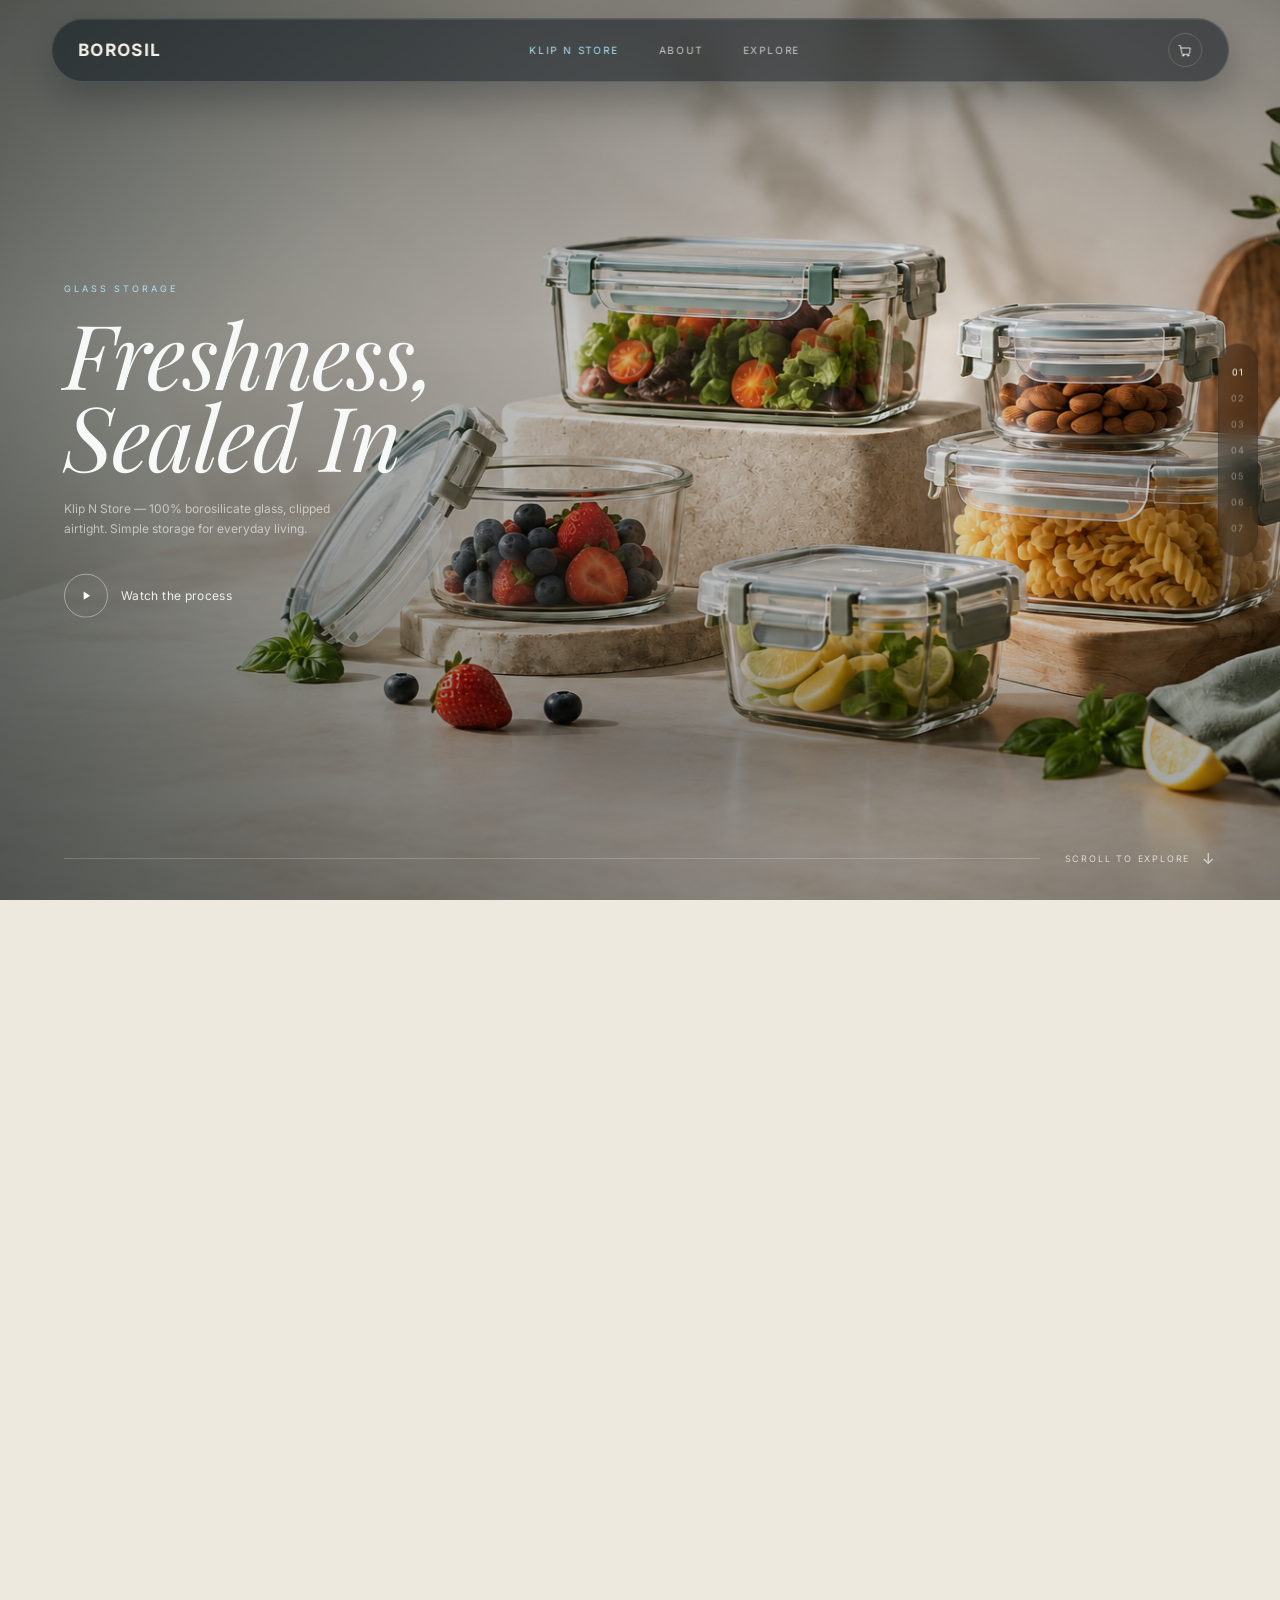
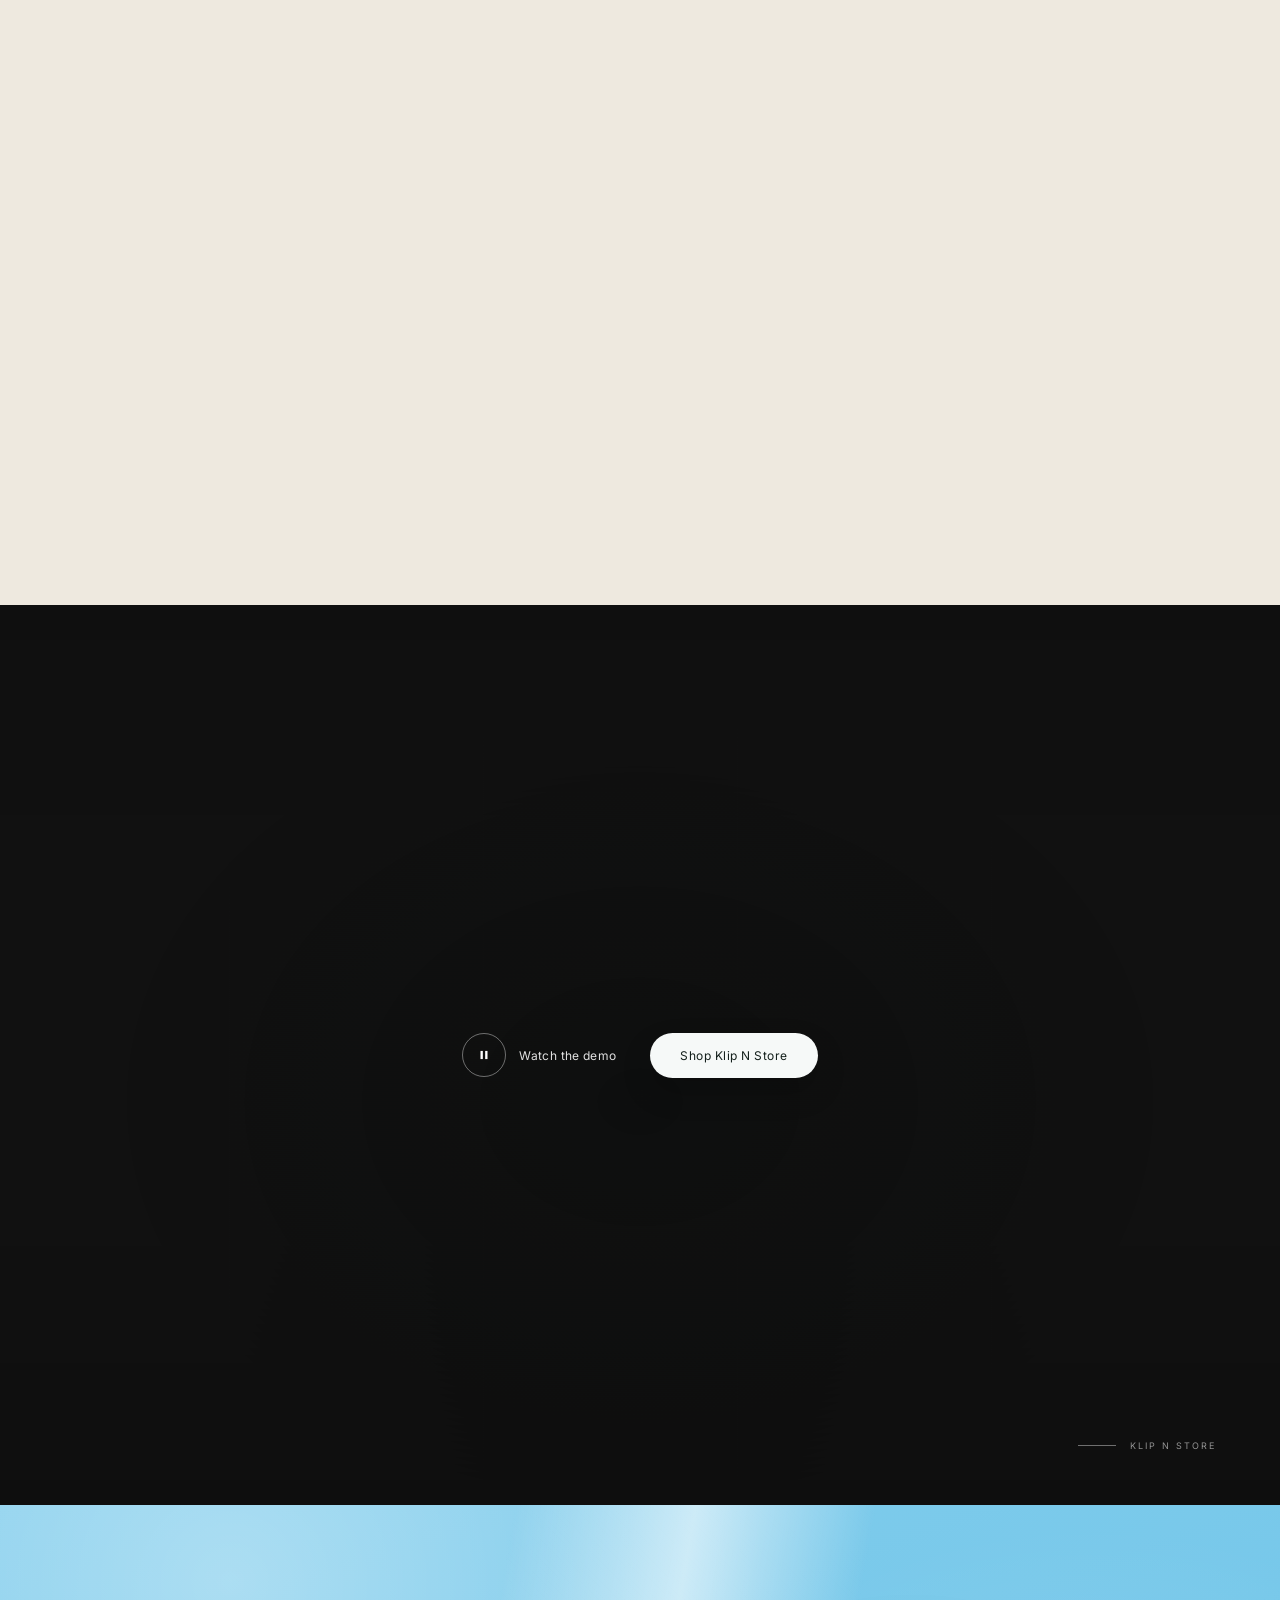
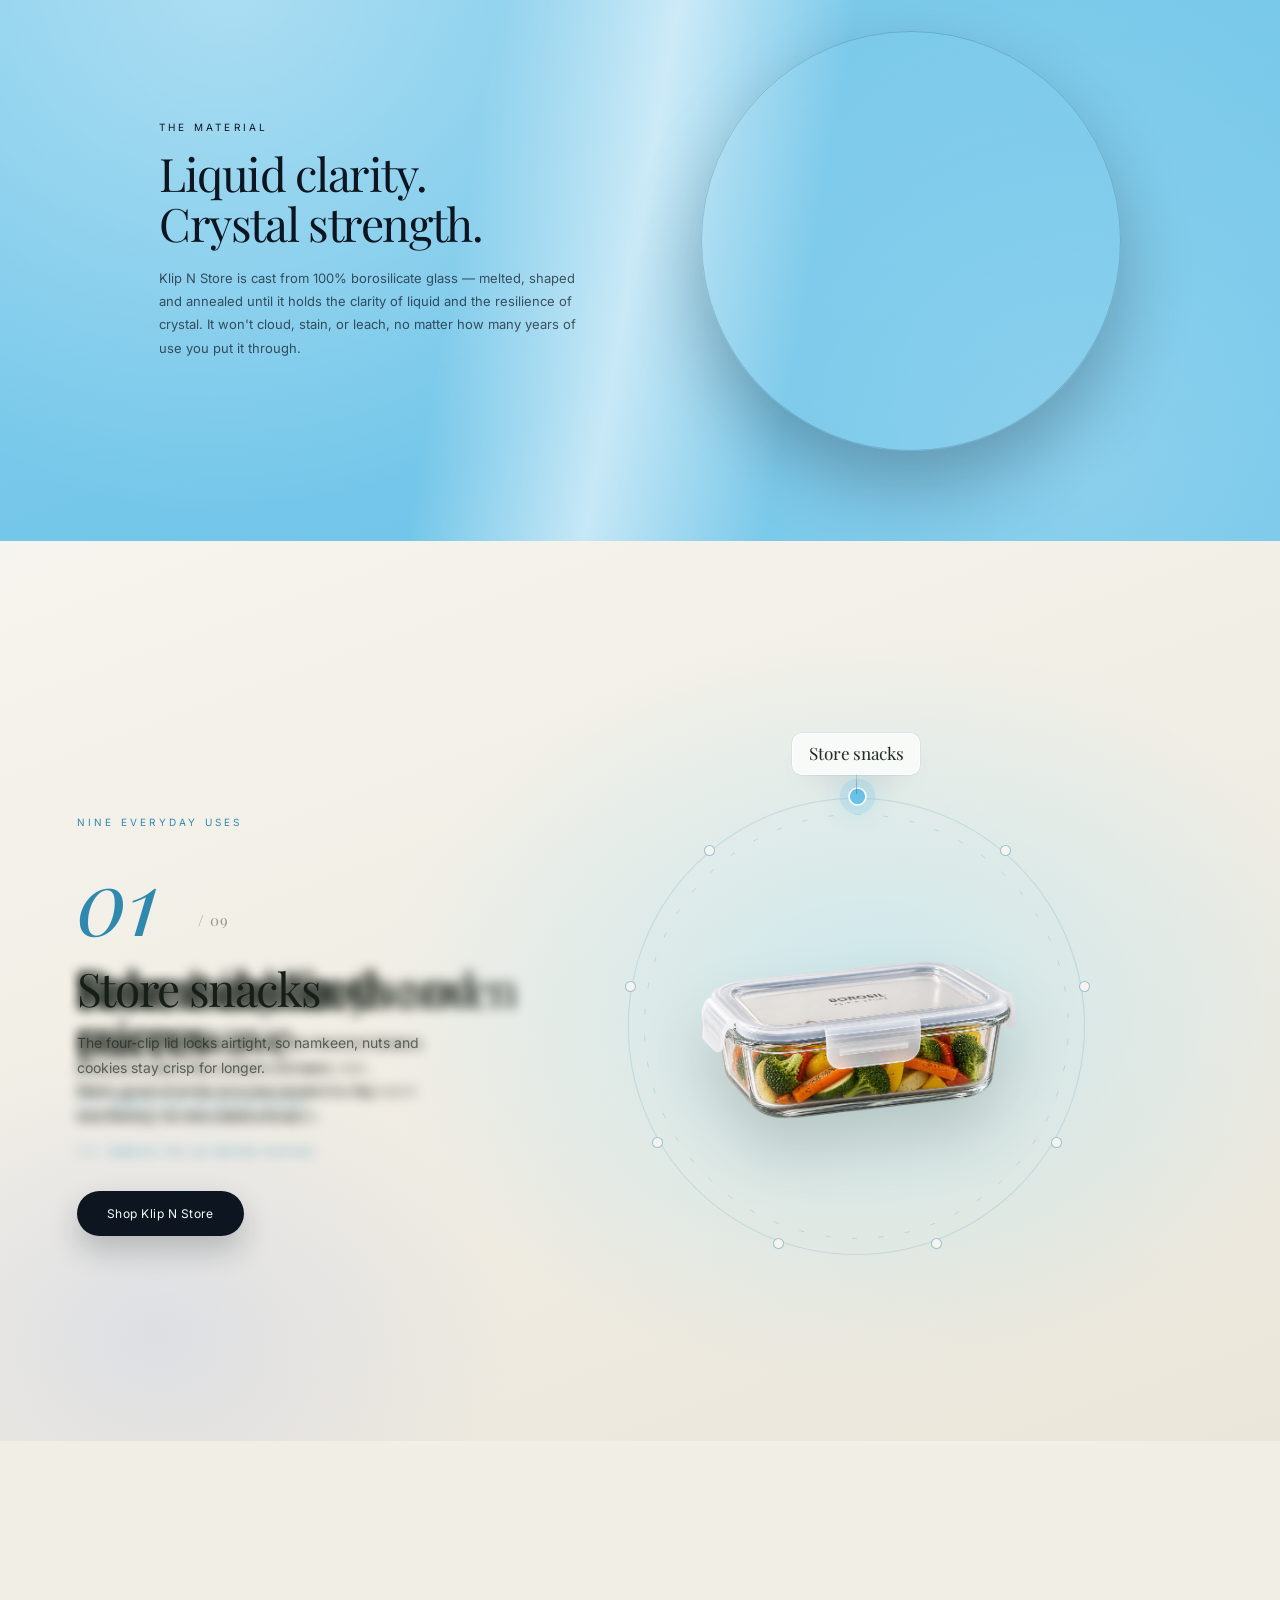
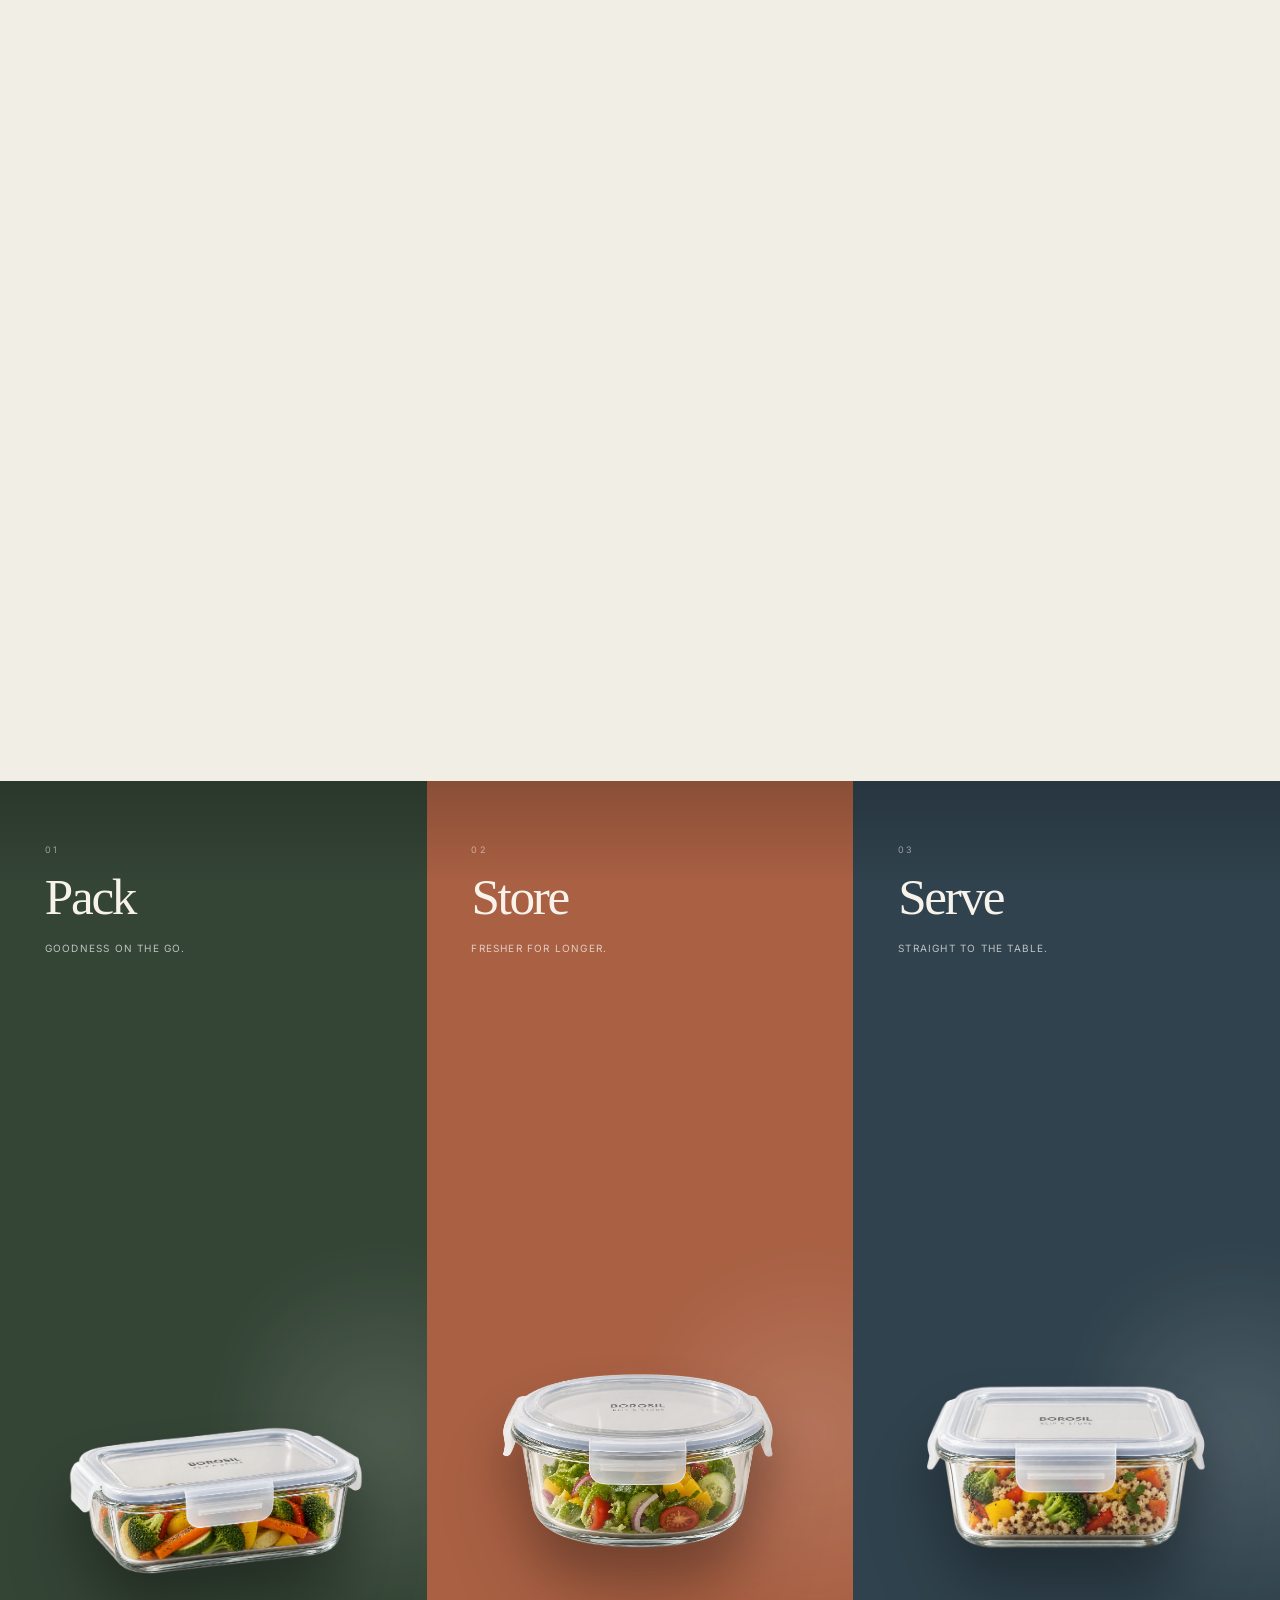
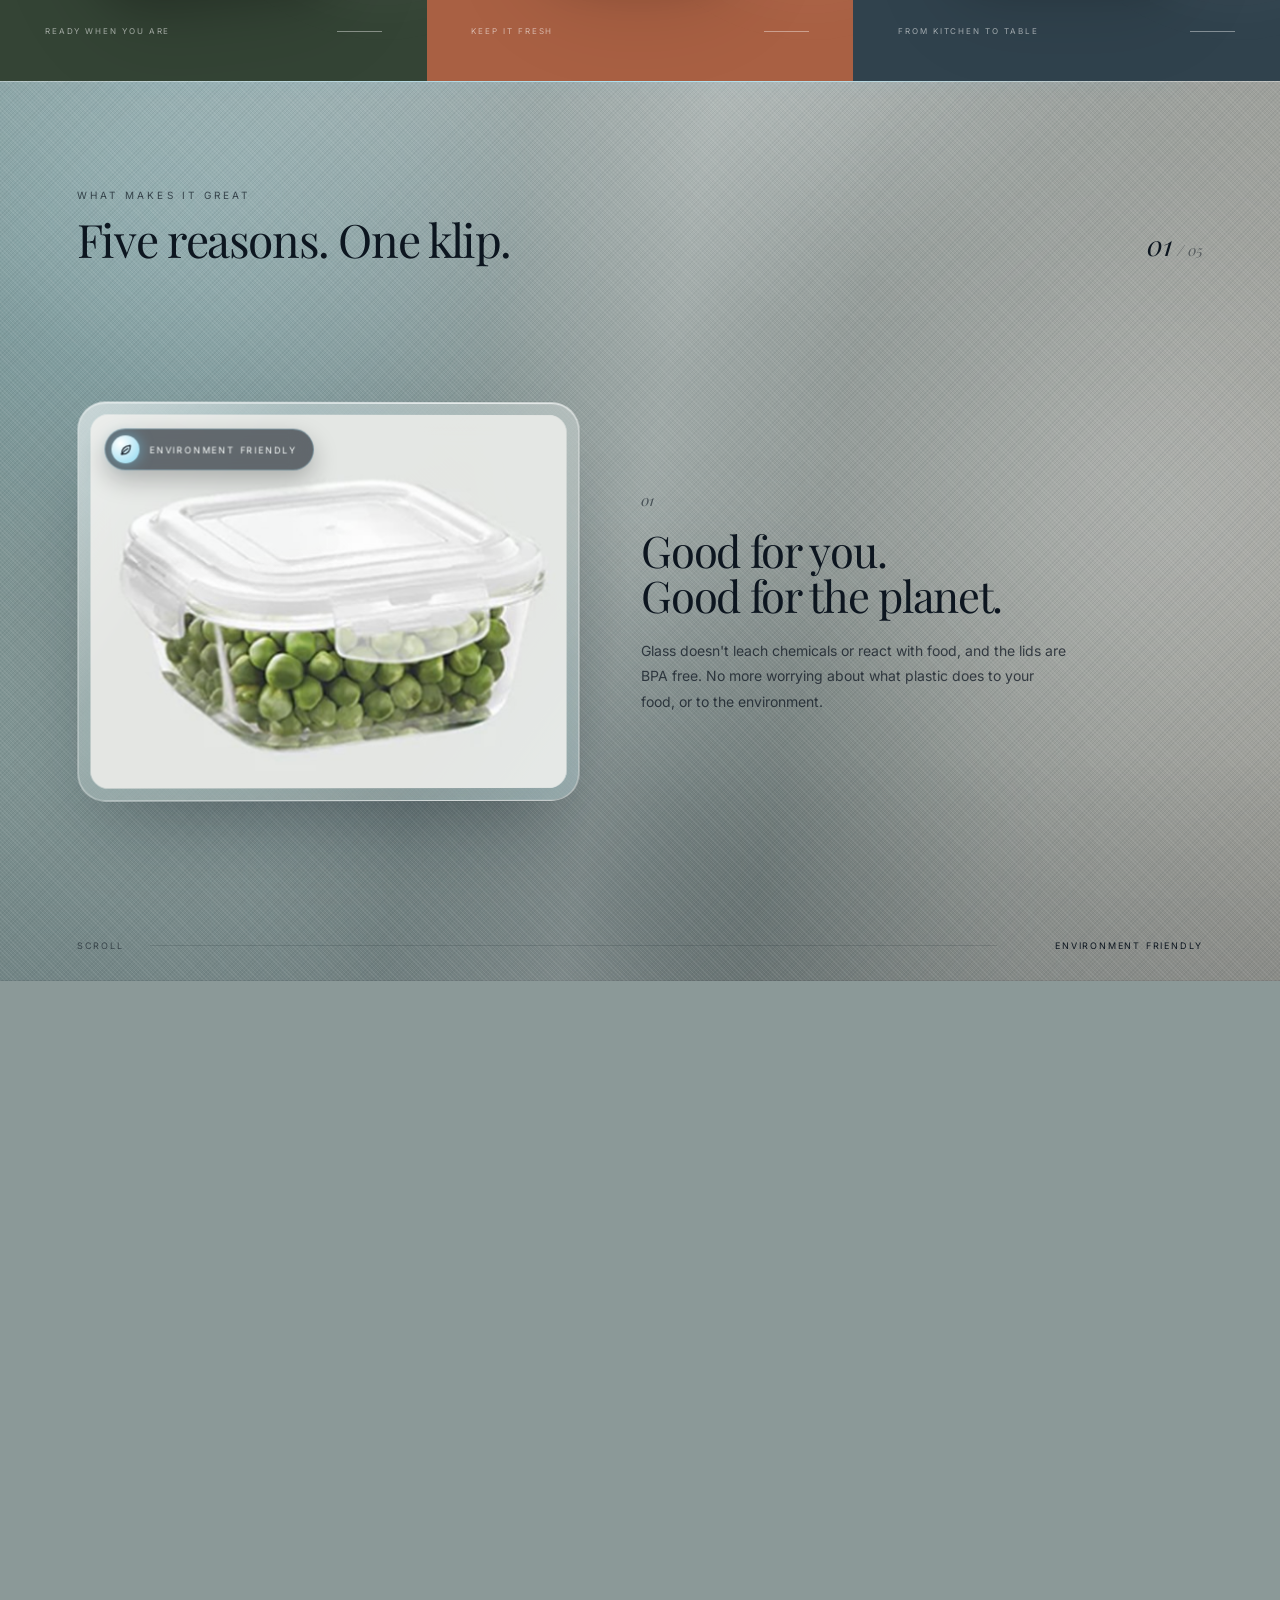
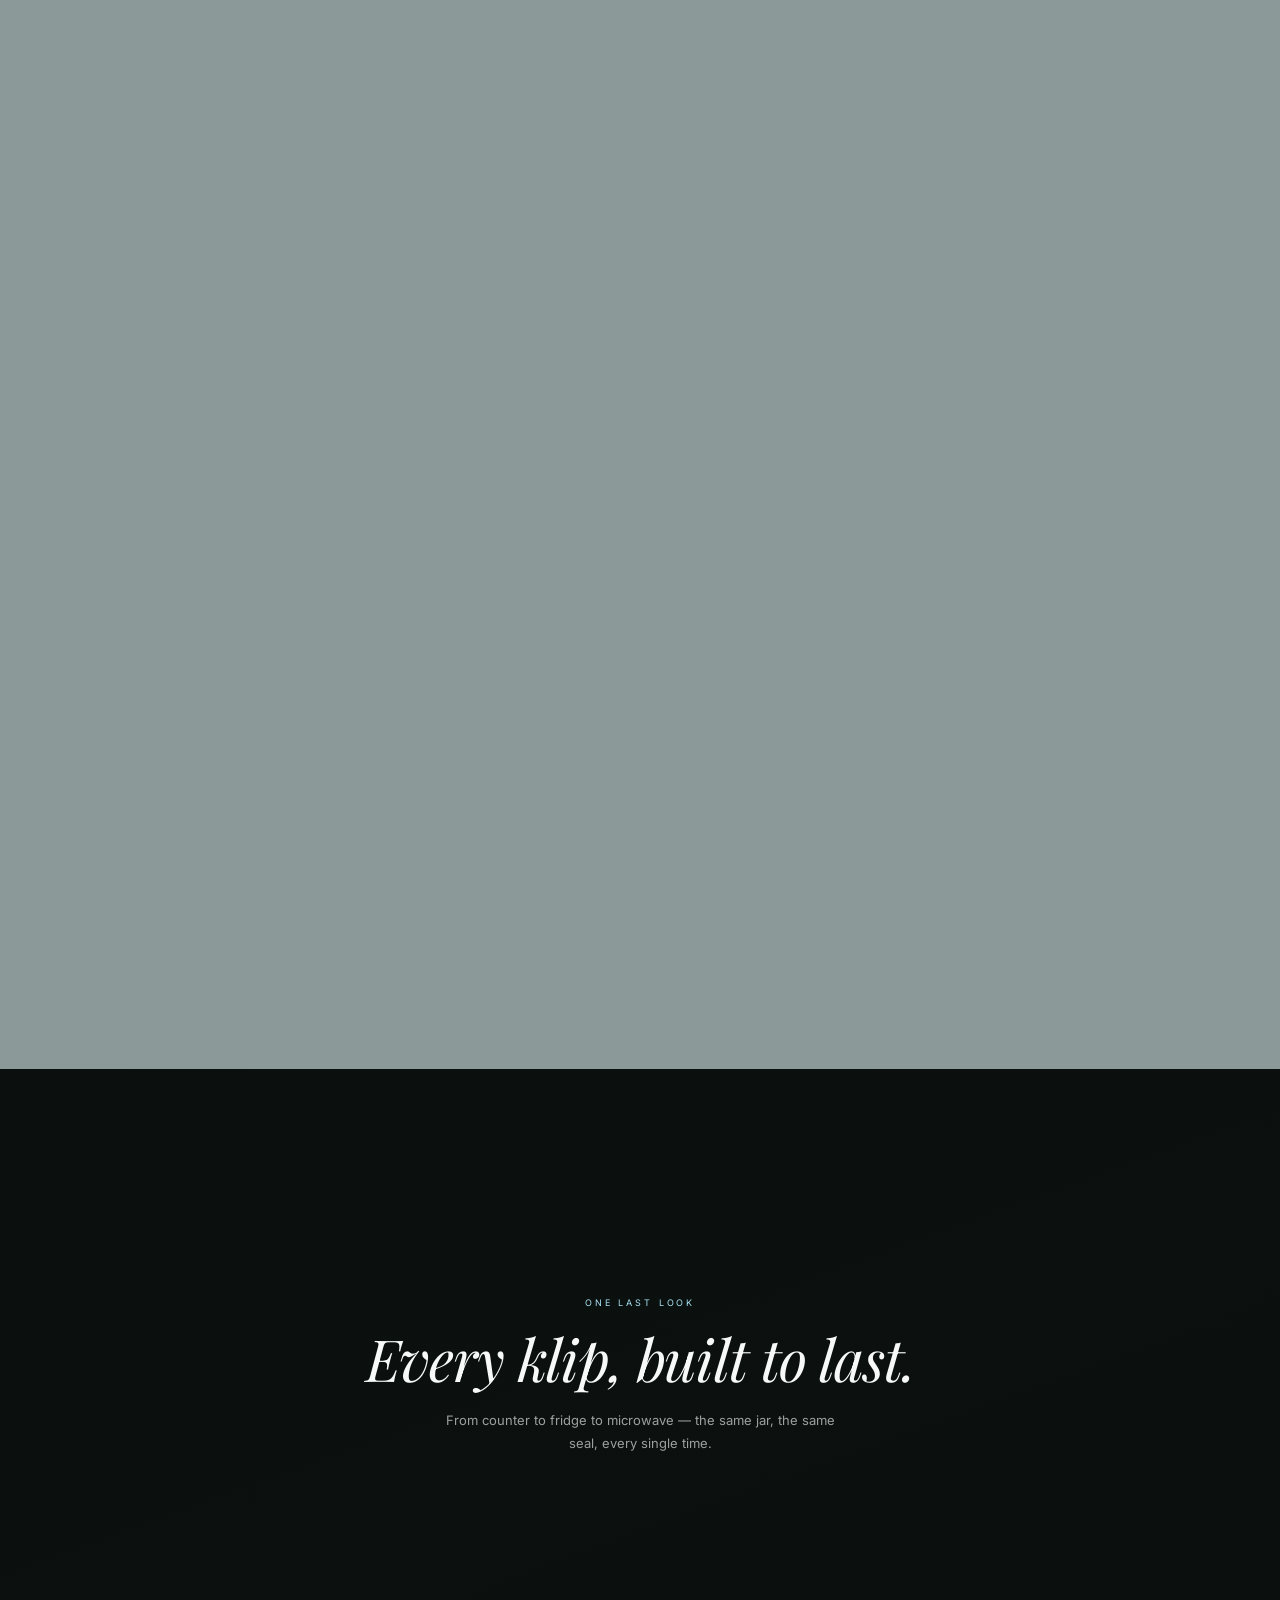
==== commit d2a62cf4: "Add "Five reasons. One klip." horizontal-scroll features section Inserts a pinned, scroll-driven fea" ====
--- a/klip-n-store-page/index.html
+++ b/klip-n-store-page/index.html
@@ -1075,6 +1075,10 @@
   transform:scale(1.04);
 }
 
+.cta-mobile-video{
+  display:none;
+}
+
 .video-cta-overlay{
   position:absolute;
   inset:0;
@@ -1546,6 +1550,14 @@
   width:100%;
   height:100%;
   object-fit:cover;
+}
+
+.cta-desktop-video{
+  display:none;
+}
+
+.cta-mobile-video{
+  display:block;
 }
 
   .video-section{
@@ -2481,6 +2493,332 @@
   .ku-step h3{font-size:34px}
 }
 
+
+/* =========================================================
+   KLIP FEATURES (horizontal scroll)
+========================================================= */
+
+.klip-features{
+  position:relative;
+  height:500vh;           /* the script sets the exact height */
+  background:#8b9998;
+}
+
+.kf-stage{
+  --p:0;
+  position:sticky;top:0;
+  height:100vh;height:100svh;min-height:620px;
+  overflow:hidden;
+  isolation:isolate;
+  color:var(--crystal-ink);
+  display:flex;flex-direction:column;
+}
+
+
+/* ---------- transparent crystal background ---------- */
+
+.kf-liquid{
+  position:absolute;inset:0;
+  z-index:-1;
+  overflow:hidden;
+  /* frosted teal-grey glass, cooler on the left, warmer on the right */
+  background:linear-gradient(100deg,#7d9392 0%,#869796 30%,#929a97 62%,#9c9c96 100%);
+}
+
+/* slow liquid light moving behind the glass */
+.kf-blob{
+  position:absolute;
+  width:56vw;height:56vw;
+  max-width:880px;max-height:880px;
+  filter:blur(60px);
+  will-change:transform,border-radius;
+}
+.kf-blob.b1{
+  left:-12vw;top:-22vh;
+  background:radial-gradient(circle at 45% 45%,rgba(169,227,245,.55),rgba(108,195,232,.18) 50%,transparent 70%);
+  mix-blend-mode:soft-light;
+  animation:kf-morph-a 16s ease-in-out infinite;
+  transform:translateX(calc(var(--p) * 30vw));
+}
+.kf-blob.b2{
+  right:-16vw;top:6vh;
+  background:radial-gradient(circle at 55% 50%,rgba(255,255,255,.55),rgba(255,255,255,.12) 50%,transparent 70%);
+  mix-blend-mode:soft-light;
+  animation:kf-morph-b 19s ease-in-out infinite;
+  transform:translateX(calc(var(--p) * -26vw));
+}
+.kf-blob.b3{
+  left:22vw;bottom:-34vh;
+  background:radial-gradient(circle at 50% 40%,rgba(60,90,95,.45),transparent 68%);
+  mix-blend-mode:multiply;
+  animation:kf-morph-a 22s ease-in-out infinite reverse;
+  transform:translateY(calc(var(--p) * -12vh));
+}
+.kf-blob.b4{
+  left:50vw;top:-30vh;width:36vw;height:36vw;
+  background:radial-gradient(circle,rgba(255,255,255,.45),transparent 70%);
+  mix-blend-mode:soft-light;
+  animation:kf-morph-b 13s ease-in-out infinite reverse;
+  transform:translateX(calc(var(--p) * -40vw));
+}
+
+/* the glass itself: fine crystal crosshatch, soft top light, a sheen that sweeps across */
+.kf-glass{
+  position:absolute;inset:0;
+  background:
+    repeating-linear-gradient(45deg,rgba(255,255,255,.07) 0 1px,transparent 1px 3px),
+    repeating-linear-gradient(-45deg,rgba(20,40,45,.06) 0 1px,transparent 1px 3px),
+    radial-gradient(ellipse 80% 60% at 30% 0%,rgba(255,255,255,.16),transparent 60%),
+    linear-gradient(180deg,rgba(255,255,255,.06),transparent 35%,transparent 75%,rgba(13,22,32,.12));
+  box-shadow:inset 0 1px 0 rgba(255,255,255,.35),inset 0 -1px 0 rgba(13,22,32,.08);
+  pointer-events:none;
+}
+.kf-glass::before{
+  content:"";position:absolute;inset:-30%;
+  background:linear-gradient(100deg,transparent 42%,rgba(255,255,255,.16) 50%,transparent 58%);
+  animation:kf-sheen 10s ease-in-out infinite;
+}
+.kf-glass::after{ /* glowing rim along the top edge, like the tabletop glass */
+  content:"";position:absolute;left:8%;right:8%;top:0;height:1px;
+  background:linear-gradient(90deg,transparent,rgba(169,227,245,.9),transparent);
+  box-shadow:0 0 14px rgba(108,195,232,.6);
+}
+
+
+/* ---------- heading ---------- */
+
+.kf-head{
+  padding:108px 6vw 0;
+  display:flex;align-items:flex-end;justify-content:space-between;gap:30px;
+  position:relative;z-index:3;
+}
+.kf-kicker{
+  display:block;
+  font-size:10px;letter-spacing:.32em;
+  color:rgba(13,22,32,.7);
+  margin-bottom:14px;
+}
+.kf-head h2{
+  font-family:var(--crystal-serif);
+  font-weight:400;
+  font-size:clamp(30px,3.6vw,50px);
+  line-height:1.05;letter-spacing:-.03em;
+}
+.kf-counter{
+  font-family:var(--crystal-serif);
+  font-style:italic;
+  font-size:15px;
+  color:rgba(13,22,32,.5);
+  white-space:nowrap;
+}
+.kf-counter b{
+  font-weight:400;
+  font-size:28px;
+  color:var(--crystal-ink);
+}
+
+
+/* ---------- horizontal track ---------- */
+
+.kf-viewport{
+  flex:1;
+  min-height:0;
+  display:flex;align-items:center;
+  position:relative;z-index:2;
+}
+
+.kf-track{
+  display:flex;
+  gap:4vw;
+  padding:0 14vw 0 6vw;
+  will-change:transform;
+}
+
+.kf-slide{
+  --d:0;--ad:0;
+  flex:none;
+  width:80vw;
+  display:grid;
+  grid-template-columns:minmax(0,1.05fr) minmax(0,.95fr);
+  align-items:center;
+  gap:5vw;
+}
+.kf-slide.is-flip .kf-media{order:2}
+
+/* glass frame around the photo */
+.kf-media{
+  position:relative;
+  width:100%;
+  max-width:min(40vw,calc((100vh - 320px) * 1.27));
+  justify-self:center;
+  padding:12px;
+  border-radius:28px;
+  background:linear-gradient(160deg,rgba(255,255,255,.38),rgba(255,255,255,.12));
+  border:1px solid rgba(255,255,255,.55);
+  box-shadow:
+    0 40px 80px -34px rgba(13,22,32,.45),
+    0 0 0 .5px rgba(13,22,32,.08),
+    inset 0 1px 0 rgba(255,255,255,.7);
+  backdrop-filter:blur(18px) saturate(140%);
+  -webkit-backdrop-filter:blur(18px) saturate(140%);
+  transform:
+    perspective(1200px)
+    rotateY(calc(var(--d) * -14deg))
+    scale(calc(1 - var(--ad) * .1));
+  opacity:calc(1 - var(--ad) * .45);
+}
+.kf-media::after{ /* glass rim highlight */
+  content:"";position:absolute;inset:0;border-radius:inherit;
+  background:linear-gradient(125deg,rgba(255,255,255,.35),transparent 28%,transparent 72%,rgba(169,227,245,.18));
+  mix-blend-mode:overlay;
+  pointer-events:none;
+}
+.kf-photo{
+  position:relative;
+  border-radius:18px;
+  overflow:hidden;
+  aspect-ratio:624/490;
+  background:#e5e8e8;
+}
+.kf-photo img{
+  width:100%;height:100%;
+  object-fit:cover;
+  display:block;
+  transform:scale(1.12) translateX(calc(var(--d) * -7%));
+}
+
+.kf-badge{
+  position:absolute;
+  left:26px;top:26px;
+  display:inline-flex;align-items:center;gap:10px;
+  padding:6px 16px 6px 6px;
+  border-radius:999px;
+  background:rgba(13,22,32,.62);
+  border:1px solid rgba(169,227,245,.35);
+  box-shadow:0 10px 24px rgba(0,0,0,.25);
+  backdrop-filter:blur(12px);-webkit-backdrop-filter:blur(12px);
+  font-size:9px;letter-spacing:.2em;
+  color:var(--crystal-pearl);
+  white-space:nowrap;
+  z-index:2;
+}
+.kf-badge i{
+  display:grid;place-items:center;
+  width:28px;height:28px;border-radius:50%;
+  background:radial-gradient(circle at 32% 28%,#fff,var(--crystal-cyan) 75%);
+  color:var(--crystal-ink);
+  box-shadow:0 0 14px rgba(108,195,232,.6);
+}
+.kf-badge svg{width:15px;height:15px}
+
+/* copy */
+.kf-text{
+  max-width:430px;
+  opacity:calc(1 - var(--ad) * 1.6);
+  transform:translateX(calc(var(--d) * 90px));
+}
+.kf-num{
+  display:block;
+  font-family:var(--crystal-serif);
+  font-style:italic;
+  font-size:15px;
+  color:var(--crystal-ink);
+  opacity:.6;
+  margin-bottom:18px;
+}
+.kf-text h3{
+  font-family:var(--crystal-serif);
+  font-weight:400;
+  font-size:clamp(32px,3.4vw,52px);
+  line-height:1.04;letter-spacing:-.03em;
+}
+.kf-text p{
+  margin-top:20px;
+  font-size:14px;line-height:1.8;
+  color:rgba(13,22,32,.74);
+}
+.kf-note{
+  display:inline-flex;align-items:center;gap:10px;
+  margin-top:20px;
+  font-size:9px;letter-spacing:.2em;
+  color:var(--crystal-ink);
+}
+.kf-note::before{content:"";width:22px;height:1px;background:currentColor}
+
+
+/* ---------- bottom progress ---------- */
+
+.kf-foot{
+  display:flex;align-items:center;gap:26px;
+  padding:0 6vw 30px;
+  position:relative;z-index:3;
+  font-size:9px;letter-spacing:.2em;
+  color:rgba(13,22,32,.6);
+}
+.kf-line{flex:1;height:1px;background:rgba(13,22,32,.14);overflow:hidden}
+.kf-line span{
+  display:block;height:100%;width:100%;
+  background:linear-gradient(90deg,var(--crystal-ink),var(--crystal-blue-deep));
+  box-shadow:0 0 10px rgba(169,227,245,.9);
+  transform:scaleX(0);transform-origin:left;
+}
+.kf-current{min-width:180px;text-align:right;color:var(--crystal-ink)}
+
+
+/* ---------- keyframes ---------- */
+
+@keyframes kf-morph-a{
+  0%,100%{border-radius:58% 42% 39% 61% / 55% 38% 62% 45%}
+  33%{border-radius:40% 60% 60% 40% / 45% 60% 40% 55%}
+  66%{border-radius:62% 38% 45% 55% / 38% 52% 48% 62%}
+}
+@keyframes kf-morph-b{
+  0%,100%{border-radius:45% 55% 60% 40% / 55% 45% 55% 45%}
+  50%{border-radius:60% 40% 42% 58% / 40% 62% 38% 60%}
+}
+@keyframes kf-sheen{
+  0%{transform:translateX(-120%) rotate(12deg);opacity:0}
+  15%{opacity:1}
+  55%{opacity:1}
+  70%,100%{transform:translateX(120%) rotate(12deg);opacity:0}
+}
+
+
+/* ---------- mobile ---------- */
+
+@media(max-width:700px){
+
+  .kf-head{padding:88px 7vw 0}
+  .kf-counter{display:none}
+  .kf-head h2{font-size:30px}
+
+  .kf-track{gap:5vw;padding:0 11vw 0 7vw}
+
+  .kf-slide{
+    width:82vw;
+    grid-template-columns:1fr;
+    gap:24px;
+    align-content:center;
+  }
+  .kf-slide.is-flip .kf-media{order:0}
+
+  .kf-media{max-width:none;padding:8px;border-radius:22px}
+  .kf-photo{border-radius:15px}
+  .kf-badge{left:16px;top:16px;font-size:8px;padding:5px 12px 5px 5px;gap:8px}
+  .kf-badge i{width:24px;height:24px}
+  .kf-badge svg{width:13px;height:13px}
+
+  .kf-text{max-width:none}
+  .kf-num{margin-bottom:10px}
+  .kf-text h3{font-size:28px}
+  .kf-text p{margin-top:12px;font-size:13px;line-height:1.7}
+  .kf-note{margin-top:12px}
+
+  .kf-foot{padding:0 7vw 22px;gap:16px}
+  .kf-current{min-width:0}
+  .kf-blob{width:95vw;height:95vw}
+}
+
 </style>
 
 </head>
@@ -2522,7 +2860,8 @@
   <div class="side-progress-item" data-progress-target=".crystal-story">03</div>
   <div class="side-progress-item" data-progress-target=".klip-uses">04</div>
   <div class="side-progress-item" data-progress-target=".use-cases">05</div>
-  <div class="side-progress-item" data-progress-target=".video-cta">06</div>
+  <div class="side-progress-item" data-progress-target=".klip-features">06</div>
+  <div class="side-progress-item" data-progress-target=".video-cta">07</div>
 </nav>
 
 
@@ -3111,13 +3450,130 @@
 </section>
 
 <!-- =====================================================
+     10 — KLIP FEATURES
+===================================================== -->
+
+<section class="klip-features" aria-labelledby="kf-title">
+
+  <div class="kf-stage">
+
+    <div class="kf-liquid" aria-hidden="true">
+      <div class="kf-blob b1"></div>
+      <div class="kf-blob b2"></div>
+      <div class="kf-blob b3"></div>
+      <div class="kf-blob b4"></div>
+      <div class="kf-glass"></div>
+    </div>
+
+    <header class="kf-head">
+      <div>
+        <span class="kf-kicker">WHAT MAKES IT GREAT</span>
+        <h2 id="kf-title">Five reasons. One klip.</h2>
+      </div>
+      <div class="kf-counter" aria-hidden="true"><b class="kf-counter-now">01</b> / 05</div>
+    </header>
+
+    <div class="kf-viewport">
+      <div class="kf-track">
+
+        <!-- 01 -->
+        <article class="kf-slide" data-label="ENVIRONMENT FRIENDLY">
+          <figure class="kf-media">
+            <div class="kf-photo"><img src="assets/feature-eco.jpg" alt="Klip N Store square glass container filled with green peas" loading="lazy"></div>
+            <span class="kf-badge"><i><svg viewBox="0 0 24 24" fill="none" stroke="currentColor" stroke-width="1.8" stroke-linecap="round" stroke-linejoin="round"><path d="M5 19c0-8 5-13 14-14 0 9-5 14-13 14"/><path d="M5 19c3-4 6-7 10-9"/></svg></i>ENVIRONMENT FRIENDLY</span>
+          </figure>
+          <div class="kf-text">
+            <span class="kf-num">01</span>
+            <h3>Good for you.<br>Good for the planet.</h3>
+            <p>Glass doesn't leach chemicals or react with food, and the lids are BPA free. No more worrying about what plastic does to your food, or to the environment.</p>
+          </div>
+        </article>
+
+        <!-- 02 -->
+        <article class="kf-slide is-flip" data-label="FREEZER SAFE TO -40°C">
+          <figure class="kf-media">
+            <div class="kf-photo"><img src="assets/feature-freezer.jpg" alt="Klip N Store containers of fruit, vegetables and leftovers on fridge shelves" loading="lazy"></div>
+            <span class="kf-badge"><i><svg viewBox="0 0 24 24" fill="none" stroke="currentColor" stroke-width="1.8" stroke-linecap="round"><path d="M12 3v18M4.2 7.5l15.6 9M19.8 7.5l-15.6 9"/><path d="M9.5 4.5L12 7l2.5-2.5M9.5 19.5L12 17l2.5 2.5"/></svg></i>FREEZER SAFE TO -40°C</span>
+          </figure>
+          <div class="kf-text">
+            <span class="kf-num">02</span>
+            <h3>Fridge and freezer safe</h3>
+            <p>Refrigerate leftovers, keep cut fruits and vegetables fresh, or freeze marinated and raw meat, all in the same glass container.</p>
+          </div>
+        </article>
+
+        <!-- 03 -->
+        <article class="kf-slide" data-label="MICROWAVE AND OVEN SAFE">
+          <figure class="kf-media">
+            <div class="kf-photo"><img src="assets/feature-microwave.jpg" alt="Hand placing a Klip N Store container of noodles into a microwave" loading="lazy"></div>
+            <span class="kf-badge"><i><svg viewBox="0 0 24 24" fill="none" stroke="currentColor" stroke-width="1.8" stroke-linecap="round" stroke-linejoin="round"><rect x="3" y="5" width="18" height="14" rx="2"/><rect x="6" y="8" width="9" height="8" rx="1"/><path d="M18 9v.5M18 13v2"/></svg></i>MICROWAVE AND OVEN SAFE</span>
+          </figure>
+          <div class="kf-text">
+            <span class="kf-num">03</span>
+            <h3>Microwave and oven safe</h3>
+            <p>The glass can be heated up to 350°C. Reheat your meals, or bake brownies and pasta right in the container.</p>
+            <span class="kf-note">REMOVE THE LID BEFORE HEATING</span>
+          </div>
+        </article>
+
+        <!-- 04 -->
+        <article class="kf-slide is-flip" data-label="LEAKPROOF AND AIRTIGHT">
+          <figure class="kf-media">
+            <div class="kf-photo"><img src="assets/feature-leakproof.jpg" alt="Hand tilting a sealed Klip N Store container of soup without spilling" loading="lazy"></div>
+            <span class="kf-badge"><i><svg viewBox="0 0 24 24" fill="none" stroke="currentColor" stroke-width="1.8" stroke-linecap="round" stroke-linejoin="round"><path d="M12 3s6 6.3 6 10.3a6 6 0 01-12 0C6 9.3 12 3 12 3z"/><path d="M9.5 14l1.8 1.8 3.4-3.6"/></svg></i>LEAKPROOF AND AIRTIGHT</span>
+          </figure>
+          <div class="kf-text">
+            <span class="kf-num">04</span>
+            <h3>Leak-proof, airtight lids</h3>
+            <p>The good stays in and nothing leaks out. Carry dal, gravies and soups with confidence, while the locking clips keep food fresh and tasting good.</p>
+          </div>
+        </article>
+
+        <!-- 05 -->
+        <article class="kf-slide" data-label="100% HYGIENIC">
+          <figure class="kf-media">
+            <div class="kf-photo"><img src="assets/feature-hygienic.jpg" alt="Hand lifting the removable silicone gasket from a Klip N Store lid" loading="lazy"></div>
+            <span class="kf-badge"><i><svg viewBox="0 0 24 24" fill="none" stroke="currentColor" stroke-width="1.8" stroke-linecap="round" stroke-linejoin="round"><path d="M12 3s6 6.3 6 10.3a6 6 0 01-12 0C6 9.3 12 3 12 3z"/><path d="M12 10.5v6M9 13.5h6"/></svg></i>100% HYGIENIC</span>
+          </figure>
+          <div class="kf-text">
+            <span class="kf-num">05</span>
+            <h3>Easy to clean, inside and out</h3>
+            <p>The silicone gasket lifts out, so every part of the lid gets a proper wash. The containers are dishwasher safe too.</p>
+          </div>
+        </article>
+
+      </div>
+    </div>
+
+    <div class="kf-foot" aria-hidden="true">
+      <span>SCROLL</span>
+      <div class="kf-line"><span></span></div>
+      <span class="kf-current">ENVIRONMENT FRIENDLY</span>
+    </div>
+
+  </div>
+
+</section>
+
+<!-- =====================================================
      10.5 — CLOSING VIDEO CTA
 ===================================================== -->
 
 <section class="video-cta">
 
   <video
+    class="cta-desktop-video"
     src="assets/klip-video.mp4"
+    autoplay
+    muted
+    loop
+    playsinline
+    preload="none"
+  ></video>
+
+  <video
+    class="cta-mobile-video"
+    src="https://cdn.shopify.com/videos/c/o/v/1eb65c1d90094330aa7ec92d4c775175.mp4"
     autoplay
     muted
     loop
@@ -4380,6 +4836,90 @@
 
 })();
 
+
+/* =========================================================
+   KLIP FEATURES
+========================================================= */
+
+(function(){
+
+  const section = document.querySelector(".klip-features");
+  if(!section) return;
+
+  const stage    = section.querySelector(".kf-stage");
+  const viewport = section.querySelector(".kf-viewport");
+  const track    = section.querySelector(".kf-track");
+  const slides   = Array.from(section.querySelectorAll(".kf-slide"));
+  const line     = section.querySelector(".kf-line span");
+  const current  = section.querySelector(".kf-current");
+  const counter  = section.querySelector(".kf-counter-now");
+
+  const HOLD = 0.06;   /* short pause at the start and end of the pinned scroll */
+  let travel = 0;
+
+  function clamp(v,a,b){ return Math.min(Math.max(v,a),b); }
+
+  function measure(){
+    travel = Math.max(0, track.offsetWidth - viewport.clientWidth);
+    const vh = window.innerHeight;
+    /* vertical scroll distance = horizontal travel (+ holds) so it feels 1:1 */
+    section.style.height = (vh + travel / (1 - HOLD * 2)) + "px";
+  }
+
+  let activeIndex = -1;
+  let ticking = false;
+
+  function render(){
+    ticking = false;
+
+    const liveTravel = Math.max(0, track.offsetWidth - viewport.clientWidth);
+    if(Math.abs(liveTravel - travel) > 1){ travel = liveTravel; measure(); }
+
+    const rect = section.getBoundingClientRect();
+    const distance = section.offsetHeight - window.innerHeight;
+    const raw = distance > 0 ? clamp(-rect.top / distance, 0, 1) : 0;
+    const p = clamp((raw - HOLD) / (1 - HOLD * 2), 0, 1);
+
+    track.style.transform = "translate3d(" + (-p * travel) + "px,0,0)";
+    stage.style.setProperty("--p", p.toFixed(4));
+    line.style.transform = "scaleX(" + p + ")";
+
+    /* depth per slide, based on distance from the viewport centre */
+    const vw = window.innerWidth;
+    const mid = vw / 2;
+    let best = 0, bestDist = Infinity;
+
+    slides.forEach((s,i) => {
+      const r = s.getBoundingClientRect();
+      const d = clamp((r.left + r.width / 2 - mid) / vw, -1, 1);
+      s.style.setProperty("--d", d.toFixed(3));
+      s.style.setProperty("--ad", Math.abs(d).toFixed(3));
+      if(Math.abs(d) < bestDist){ bestDist = Math.abs(d); best = i; }
+    });
+
+    if(best !== activeIndex){
+      activeIndex = best;
+      current.textContent = slides[best].dataset.label;
+      counter.textContent = String(best + 1).padStart(2,"0");
+    }
+  }
+
+  function onScroll(){
+    if(!ticking){ ticking = true; requestAnimationFrame(render); }
+  }
+
+  function onResize(){ measure(); render(); }
+
+  window.addEventListener("scroll", onScroll, { passive:true });
+  window.addEventListener("resize", onResize);
+  window.addEventListener("load", onResize);
+  if("ResizeObserver" in window) new ResizeObserver(onResize).observe(track);
+
+  measure();
+  render();
+
+})();
+
 </script>
 
 
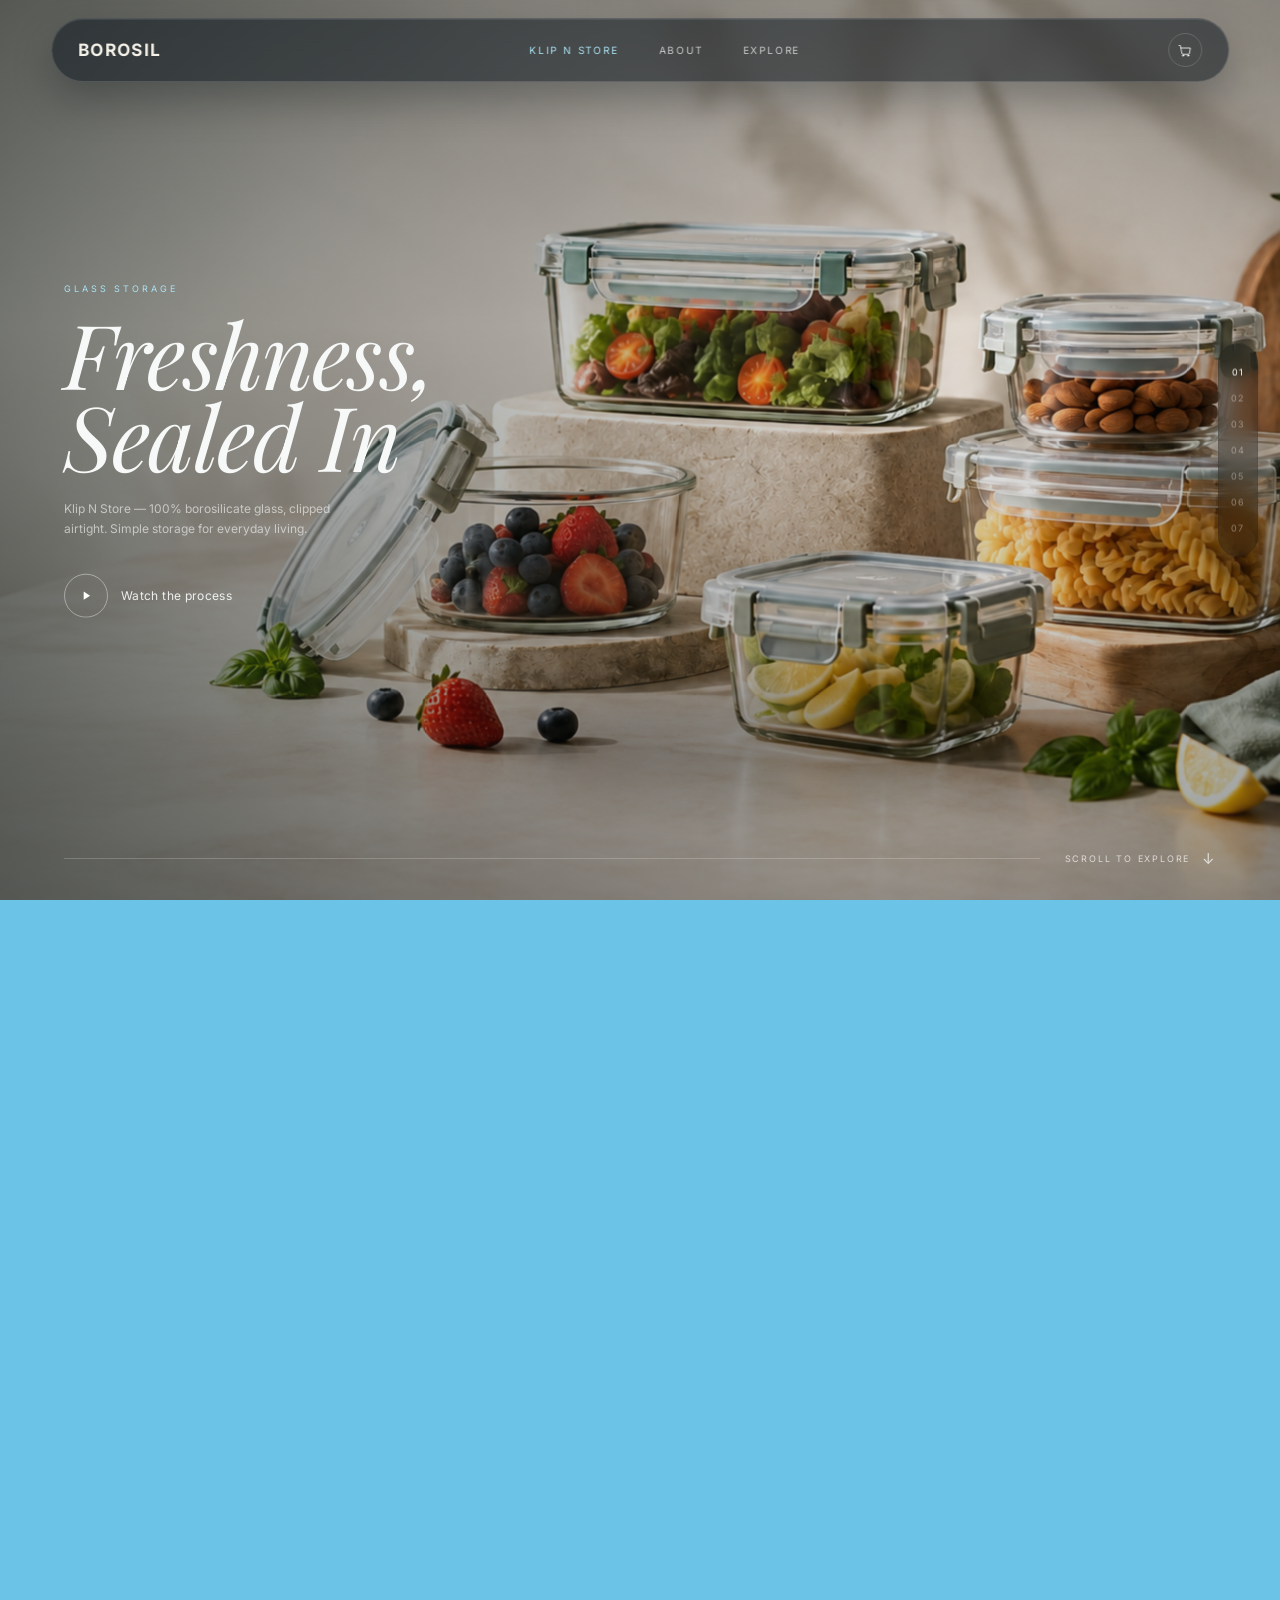
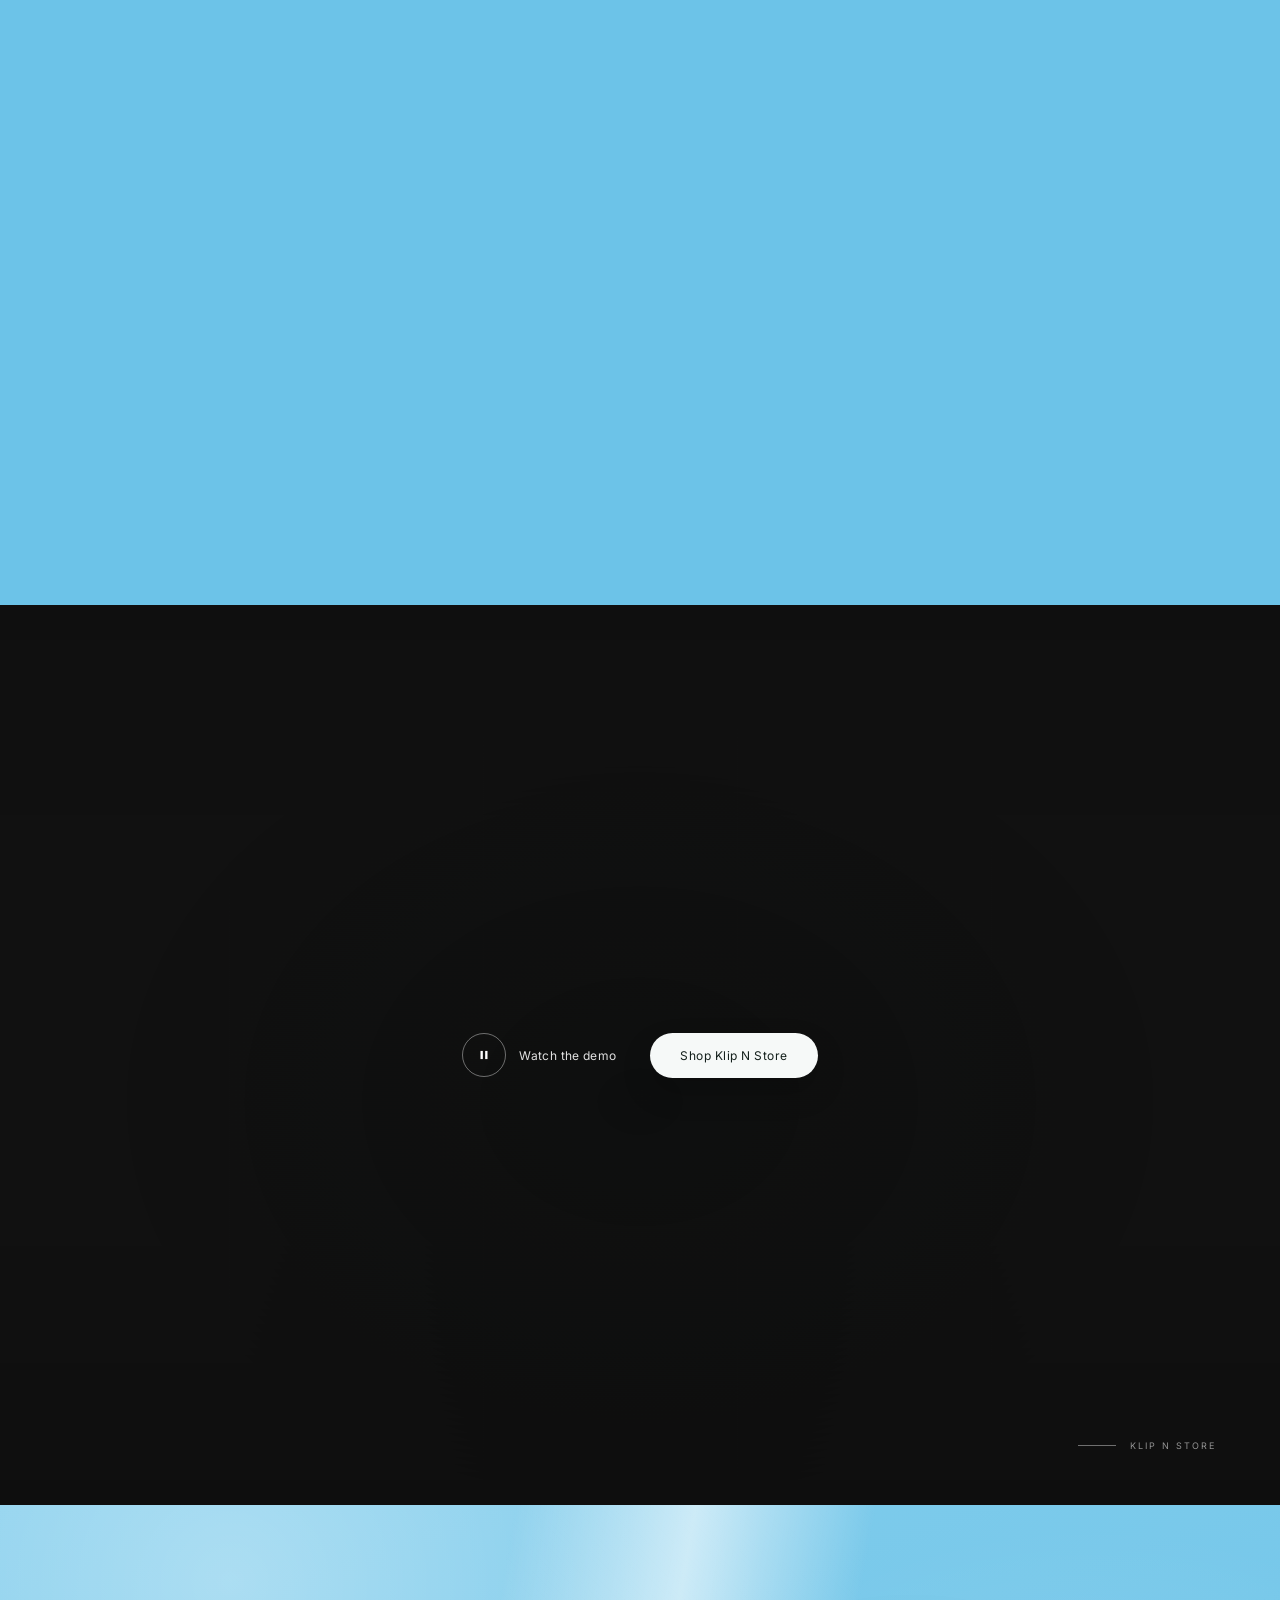
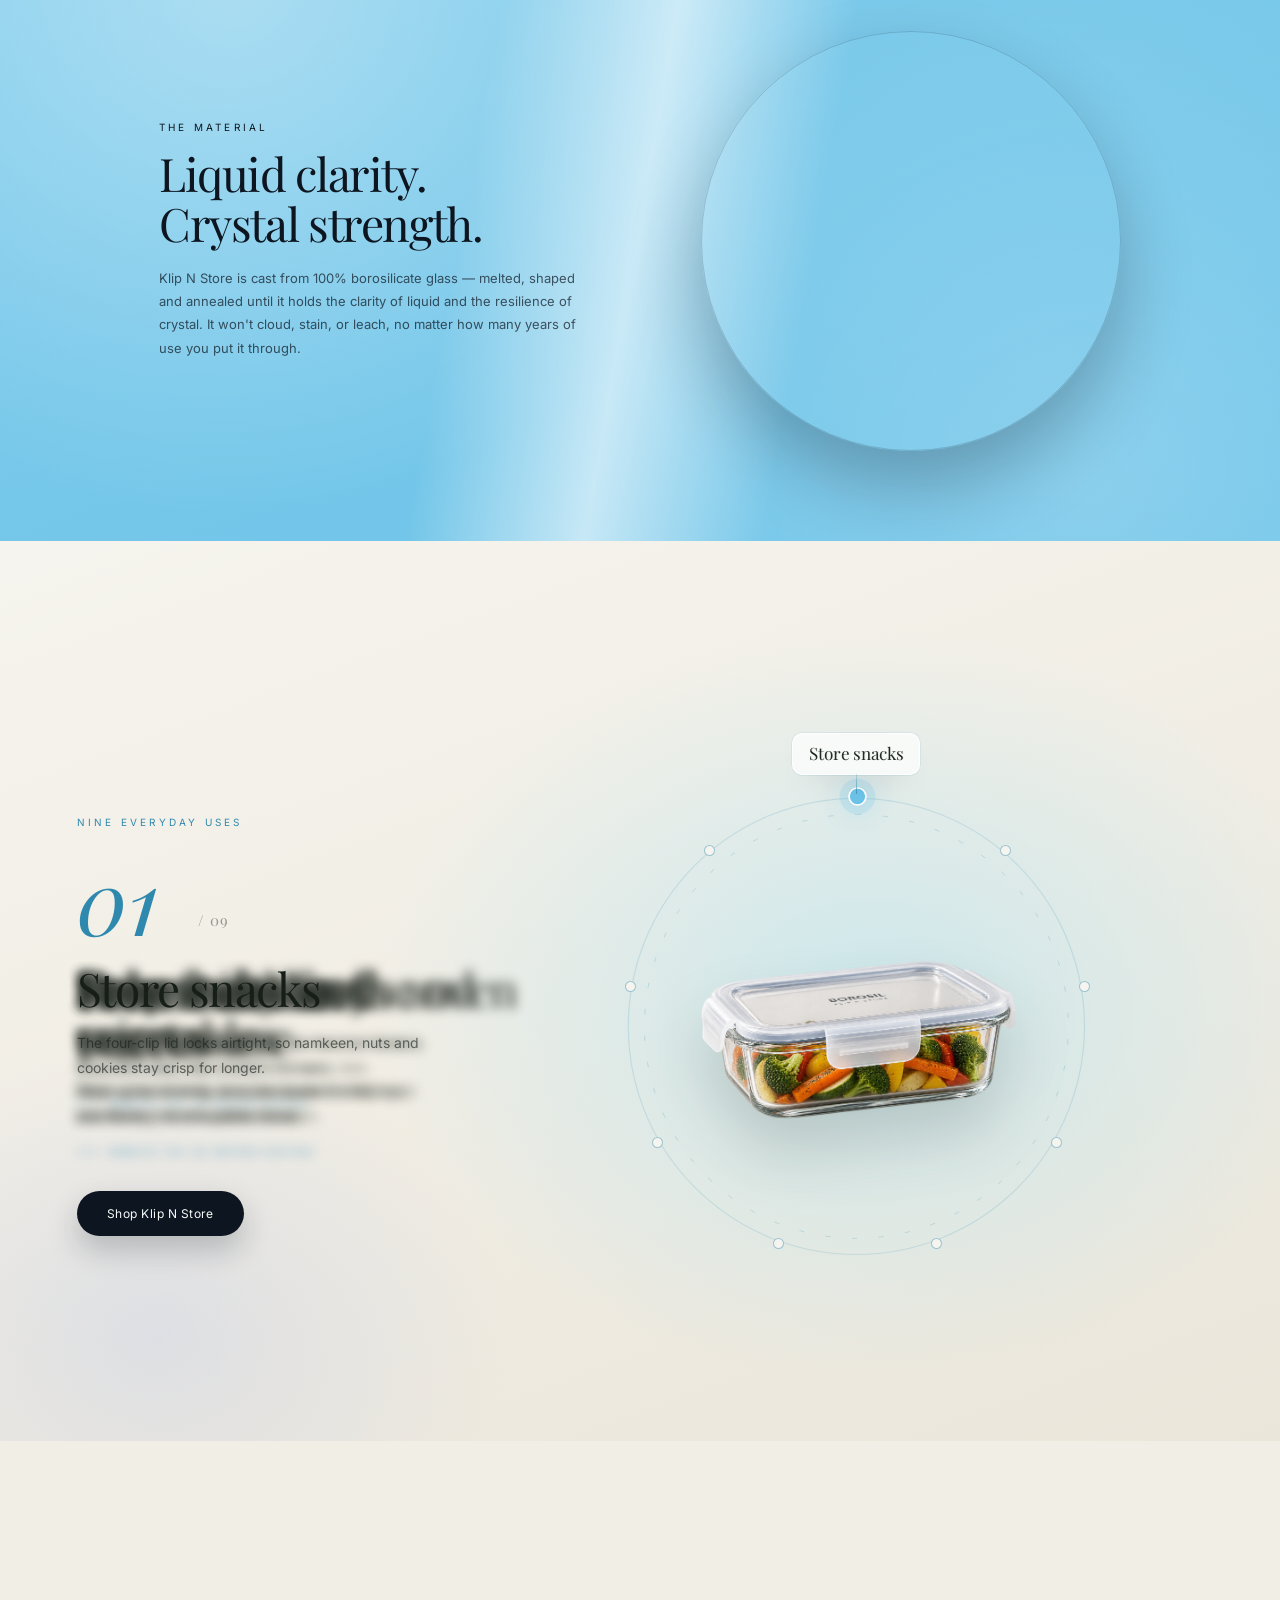
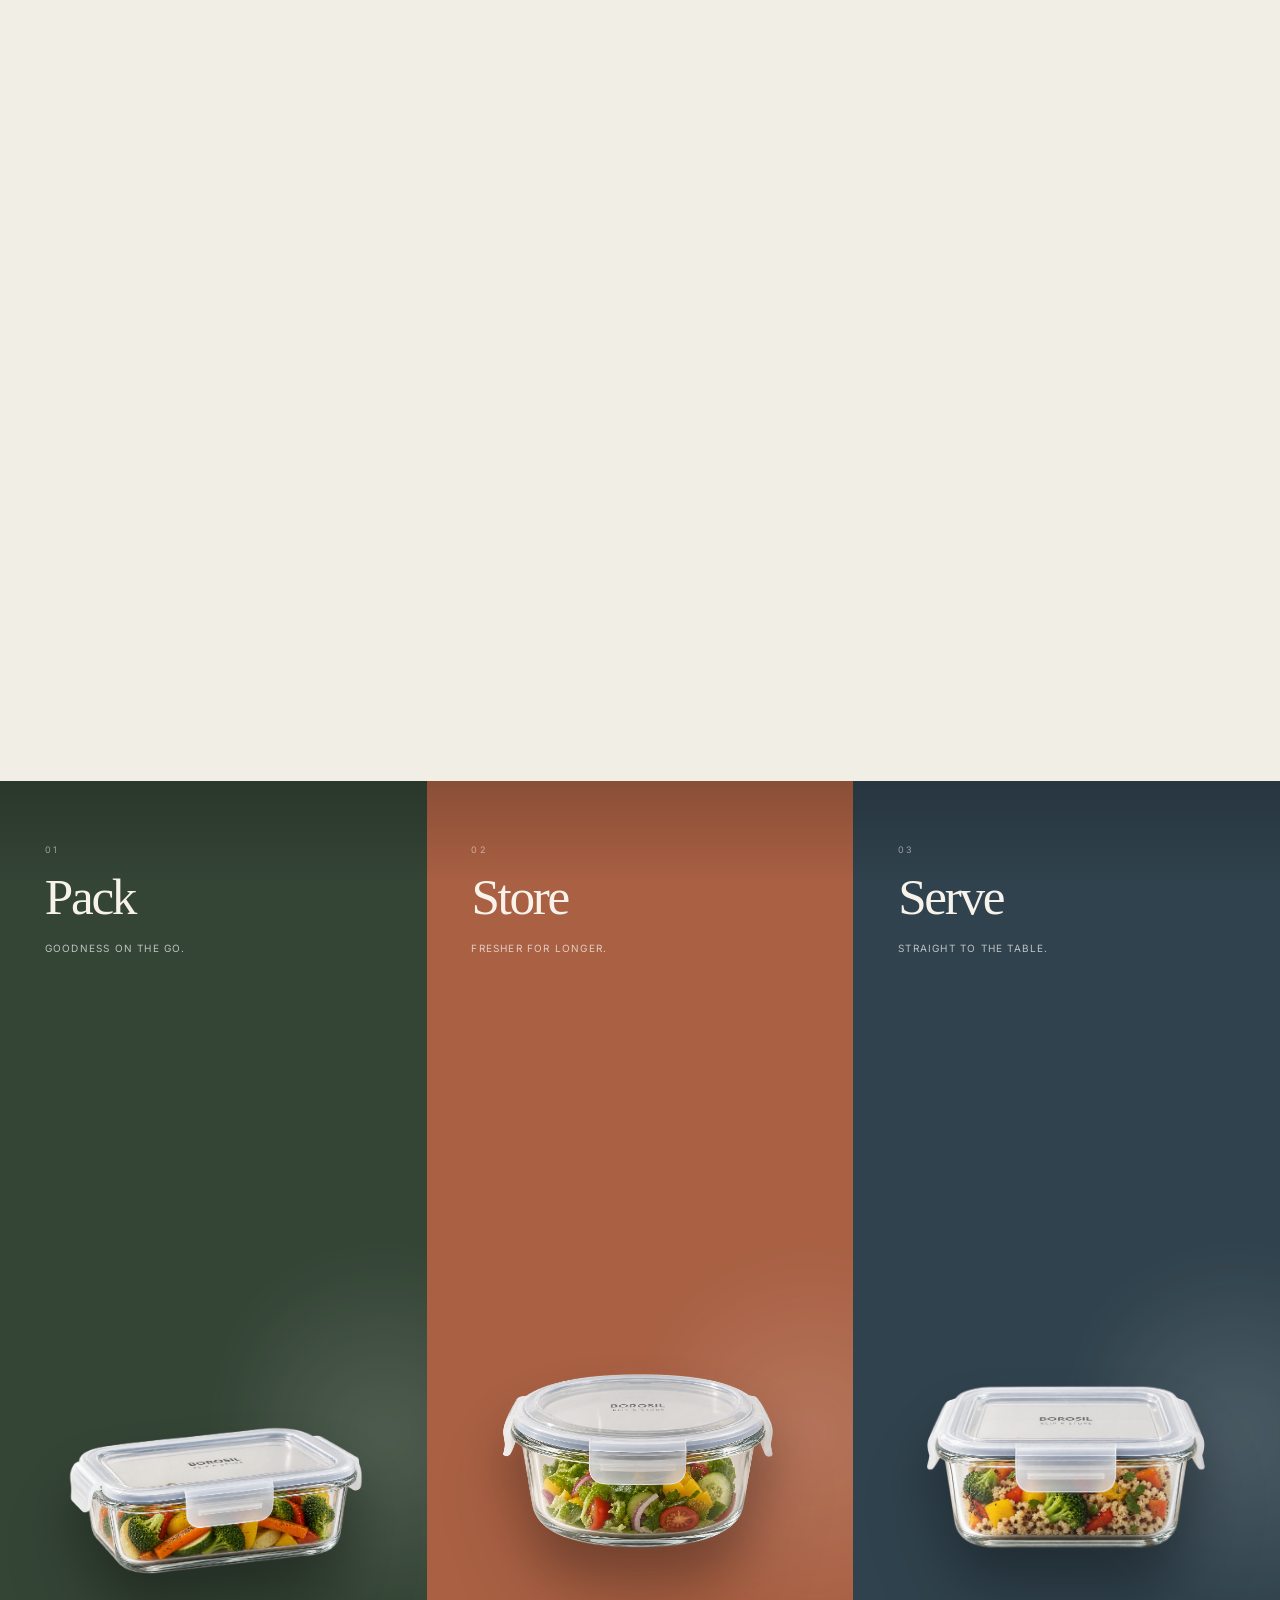
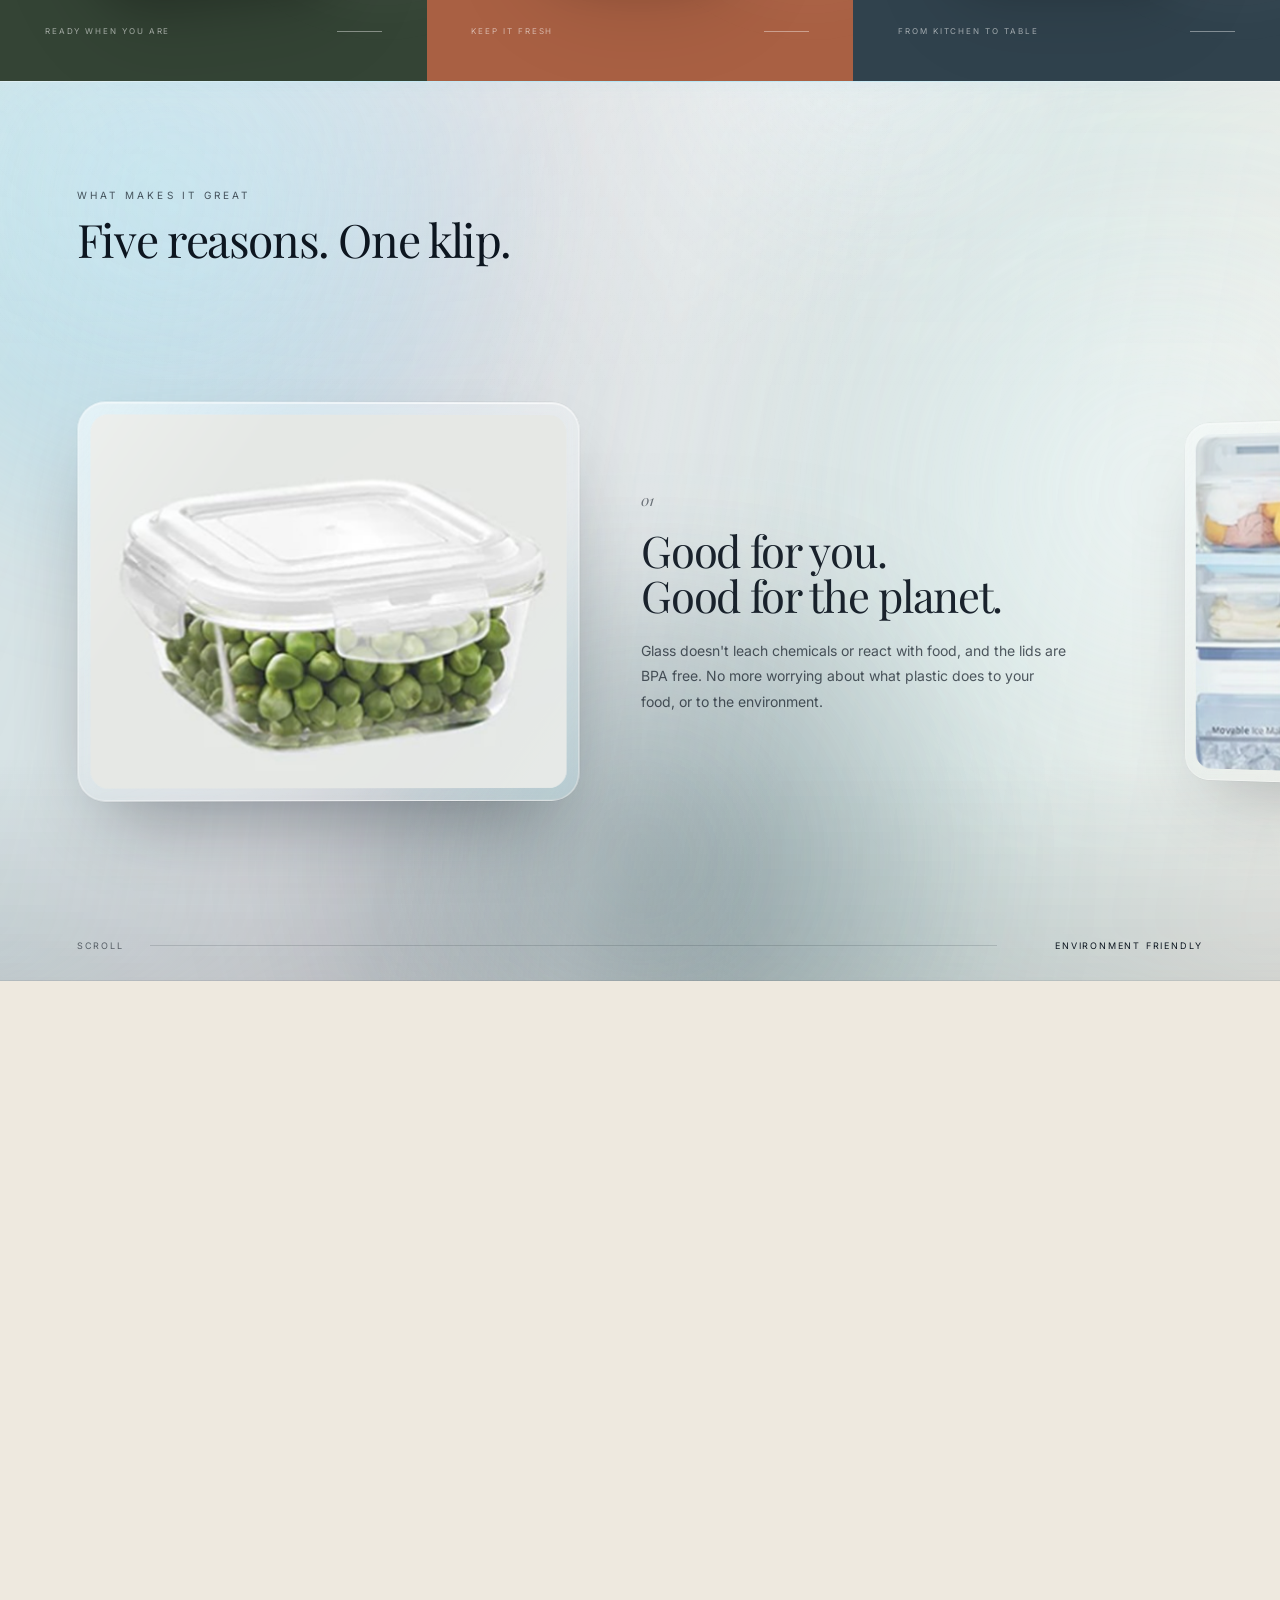
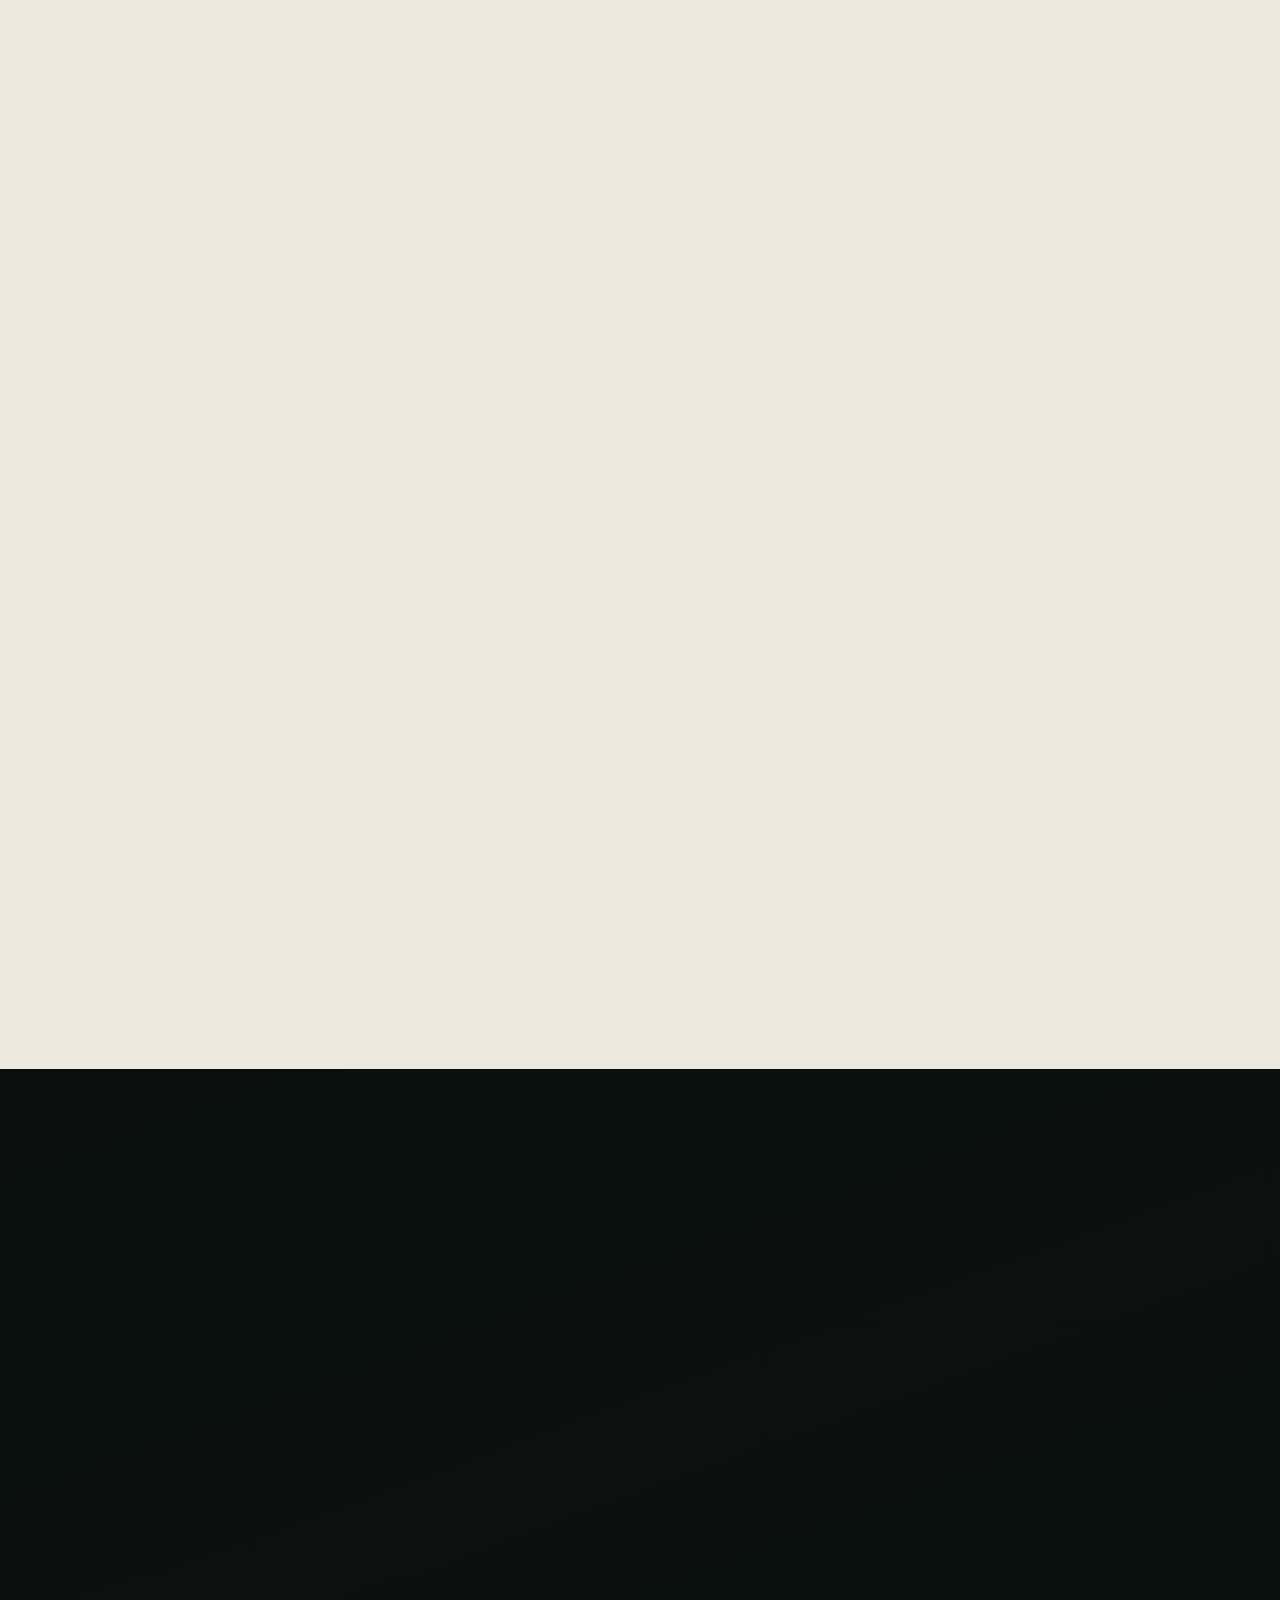
==== commit 966b2da8: "Refine Klip Features section, fix hero image handling, remove range banner - Klip Features: remove b" ====
--- a/klip-n-store-page/index.html
+++ b/klip-n-store-page/index.html
@@ -34,7 +34,7 @@
 
 body{
   font-family:var(--crystal-sans);
-  background:#eee9df;
+  background:#6CC3E8;
   color:#18201b;
   overflow-x:hidden;
 }
@@ -428,7 +428,7 @@
 
 .hero-scene{
   position:absolute;
-  inset:0;
+  inset:-30px;
 
   transform:scale(1.08);
 
@@ -444,6 +444,16 @@
   object-position:center;
 
   display:block;
+}
+
+.hero-scene .hero-img-mobile{
+  display:none;
+  position:relative;
+  width:112%;
+  max-width:none;
+  height:145%;
+  top:-32%;
+  left:-6%;
 }
 
 .scene-overlay{
@@ -1407,6 +1417,14 @@
     min-height:600px;
   }
 
+  .hero-scene .hero-img-desktop{
+    display:none;
+  }
+
+  .hero-scene .hero-img-mobile{
+    display:block;
+  }
+
   .header{
     height:70px;
 
@@ -2501,7 +2519,7 @@
 .klip-features{
   position:relative;
   height:500vh;           /* the script sets the exact height */
-  background:#8b9998;
+  background:#eee9df;
 }
 
 .kf-stage{
@@ -2521,8 +2539,14 @@
   position:absolute;inset:0;
   z-index:-1;
   overflow:hidden;
-  /* frosted teal-grey glass, cooler on the left, warmer on the right */
-  background:linear-gradient(100deg,#7d9392 0%,#869796 30%,#929a97 62%,#9c9c96 100%);
+}
+
+/* pale crystal-blue tint over the cream page — blurred like real glass, genuinely translucent */
+.kf-liquid::before{
+  content:"";
+  position:absolute;inset:-10%;
+  background:linear-gradient(100deg,rgba(169,227,245,.4) 0%,rgba(159,180,234,.22) 35%,rgba(169,227,245,.3) 70%,rgba(255,255,255,.35) 100%);
+  filter:blur(60px);
 }
 
 /* slow liquid light moving behind the glass */
@@ -2566,8 +2590,6 @@
 .kf-glass{
   position:absolute;inset:0;
   background:
-    repeating-linear-gradient(45deg,rgba(255,255,255,.07) 0 1px,transparent 1px 3px),
-    repeating-linear-gradient(-45deg,rgba(20,40,45,.06) 0 1px,transparent 1px 3px),
     radial-gradient(ellipse 80% 60% at 30% 0%,rgba(255,255,255,.16),transparent 60%),
     linear-gradient(180deg,rgba(255,255,255,.06),transparent 35%,transparent 75%,rgba(13,22,32,.12));
   box-shadow:inset 0 1px 0 rgba(255,255,255,.35),inset 0 -1px 0 rgba(13,22,32,.08);
@@ -2604,19 +2626,6 @@
   font-size:clamp(30px,3.6vw,50px);
   line-height:1.05;letter-spacing:-.03em;
 }
-.kf-counter{
-  font-family:var(--crystal-serif);
-  font-style:italic;
-  font-size:15px;
-  color:rgba(13,22,32,.5);
-  white-space:nowrap;
-}
-.kf-counter b{
-  font-weight:400;
-  font-size:28px;
-  color:var(--crystal-ink);
-}
-
 
 /* ---------- horizontal track ---------- */
 
@@ -2643,8 +2652,6 @@
   align-items:center;
   gap:5vw;
 }
-.kf-slide.is-flip .kf-media{order:2}
-
 /* glass frame around the photo */
 .kf-media{
   position:relative;
@@ -2659,13 +2666,14 @@
     0 40px 80px -34px rgba(13,22,32,.45),
     0 0 0 .5px rgba(13,22,32,.08),
     inset 0 1px 0 rgba(255,255,255,.7);
-  backdrop-filter:blur(18px) saturate(140%);
-  -webkit-backdrop-filter:blur(18px) saturate(140%);
+  backdrop-filter:blur(10px) saturate(140%);
+  -webkit-backdrop-filter:blur(10px) saturate(140%);
   transform:
     perspective(1200px)
     rotateY(calc(var(--d) * -14deg))
     scale(calc(1 - var(--ad) * .1));
   opacity:calc(1 - var(--ad) * .45);
+  will-change:transform;
 }
 .kf-media::after{ /* glass rim highlight */
   content:"";position:absolute;inset:0;border-radius:inherit;
@@ -2686,30 +2694,6 @@
   display:block;
   transform:scale(1.12) translateX(calc(var(--d) * -7%));
 }
-
-.kf-badge{
-  position:absolute;
-  left:26px;top:26px;
-  display:inline-flex;align-items:center;gap:10px;
-  padding:6px 16px 6px 6px;
-  border-radius:999px;
-  background:rgba(13,22,32,.62);
-  border:1px solid rgba(169,227,245,.35);
-  box-shadow:0 10px 24px rgba(0,0,0,.25);
-  backdrop-filter:blur(12px);-webkit-backdrop-filter:blur(12px);
-  font-size:9px;letter-spacing:.2em;
-  color:var(--crystal-pearl);
-  white-space:nowrap;
-  z-index:2;
-}
-.kf-badge i{
-  display:grid;place-items:center;
-  width:28px;height:28px;border-radius:50%;
-  background:radial-gradient(circle at 32% 28%,#fff,var(--crystal-cyan) 75%);
-  color:var(--crystal-ink);
-  box-shadow:0 0 14px rgba(108,195,232,.6);
-}
-.kf-badge svg{width:15px;height:15px}
 
 /* copy */
 .kf-text{
@@ -2788,31 +2772,27 @@
 
 @media(max-width:700px){
 
-  .kf-head{padding:88px 7vw 0}
-  .kf-counter{display:none}
+  .kf-head{padding:80px 7vw 0}
   .kf-head h2{font-size:30px}
+
+  .kf-viewport{align-items:center}
 
   .kf-track{gap:5vw;padding:0 11vw 0 7vw}
 
   .kf-slide{
     width:82vw;
     grid-template-columns:1fr;
-    gap:24px;
-    align-content:center;
-  }
-  .kf-slide.is-flip .kf-media{order:0}
-
+    gap:18px;
+    align-content:start;
+  }
   .kf-media{max-width:none;padding:8px;border-radius:22px}
   .kf-photo{border-radius:15px}
-  .kf-badge{left:16px;top:16px;font-size:8px;padding:5px 12px 5px 5px;gap:8px}
-  .kf-badge i{width:24px;height:24px}
-  .kf-badge svg{width:13px;height:13px}
 
   .kf-text{max-width:none}
-  .kf-num{margin-bottom:10px}
+  .kf-num{margin-bottom:8px}
   .kf-text h3{font-size:28px}
-  .kf-text p{margin-top:12px;font-size:13px;line-height:1.7}
-  .kf-note{margin-top:12px}
+  .kf-text p{margin-top:10px;font-size:13px;line-height:1.65}
+  .kf-note{margin-top:10px}
 
   .kf-foot{padding:0 7vw 22px;gap:16px}
   .kf-current{min-width:0}
@@ -2879,7 +2859,14 @@
     <div class="hero-scene">
 
       <img
+        class="hero-img-desktop"
         src="assets/klip-scene.png"
+        alt="Klip N Store kitchen scene"
+      >
+
+      <img
+        class="hero-img-mobile"
+        src="https://cdn.shopify.com/s/files/1/0891/8935/1733/files/Klip_n_store_landing_page_hero_banner_jpg.jpg?v=1790058630"
         alt="Klip N Store kitchen scene"
       >
 
@@ -3037,7 +3024,7 @@
 
     <video
       class="mobile-video"
-      src="assets/klip-video.mp4"
+      src="https://cdn.shopify.com/videos/c/o/v/1eb65c1d90094330aa7ec92d4c775175.mp4"
       autoplay
       muted
       loop
@@ -3470,7 +3457,6 @@
         <span class="kf-kicker">WHAT MAKES IT GREAT</span>
         <h2 id="kf-title">Five reasons. One klip.</h2>
       </div>
-      <div class="kf-counter" aria-hidden="true"><b class="kf-counter-now">01</b> / 05</div>
     </header>
 
     <div class="kf-viewport">
@@ -3480,7 +3466,6 @@
         <article class="kf-slide" data-label="ENVIRONMENT FRIENDLY">
           <figure class="kf-media">
             <div class="kf-photo"><img src="assets/feature-eco.jpg" alt="Klip N Store square glass container filled with green peas" loading="lazy"></div>
-            <span class="kf-badge"><i><svg viewBox="0 0 24 24" fill="none" stroke="currentColor" stroke-width="1.8" stroke-linecap="round" stroke-linejoin="round"><path d="M5 19c0-8 5-13 14-14 0 9-5 14-13 14"/><path d="M5 19c3-4 6-7 10-9"/></svg></i>ENVIRONMENT FRIENDLY</span>
           </figure>
           <div class="kf-text">
             <span class="kf-num">01</span>
@@ -3490,10 +3475,9 @@
         </article>
 
         <!-- 02 -->
-        <article class="kf-slide is-flip" data-label="FREEZER SAFE TO -40°C">
+        <article class="kf-slide" data-label="FREEZER SAFE TO -40°C">
           <figure class="kf-media">
             <div class="kf-photo"><img src="assets/feature-freezer.jpg" alt="Klip N Store containers of fruit, vegetables and leftovers on fridge shelves" loading="lazy"></div>
-            <span class="kf-badge"><i><svg viewBox="0 0 24 24" fill="none" stroke="currentColor" stroke-width="1.8" stroke-linecap="round"><path d="M12 3v18M4.2 7.5l15.6 9M19.8 7.5l-15.6 9"/><path d="M9.5 4.5L12 7l2.5-2.5M9.5 19.5L12 17l2.5 2.5"/></svg></i>FREEZER SAFE TO -40°C</span>
           </figure>
           <div class="kf-text">
             <span class="kf-num">02</span>
@@ -3506,7 +3490,6 @@
         <article class="kf-slide" data-label="MICROWAVE AND OVEN SAFE">
           <figure class="kf-media">
             <div class="kf-photo"><img src="assets/feature-microwave.jpg" alt="Hand placing a Klip N Store container of noodles into a microwave" loading="lazy"></div>
-            <span class="kf-badge"><i><svg viewBox="0 0 24 24" fill="none" stroke="currentColor" stroke-width="1.8" stroke-linecap="round" stroke-linejoin="round"><rect x="3" y="5" width="18" height="14" rx="2"/><rect x="6" y="8" width="9" height="8" rx="1"/><path d="M18 9v.5M18 13v2"/></svg></i>MICROWAVE AND OVEN SAFE</span>
           </figure>
           <div class="kf-text">
             <span class="kf-num">03</span>
@@ -3517,10 +3500,9 @@
         </article>
 
         <!-- 04 -->
-        <article class="kf-slide is-flip" data-label="LEAKPROOF AND AIRTIGHT">
+        <article class="kf-slide" data-label="LEAKPROOF AND AIRTIGHT">
           <figure class="kf-media">
             <div class="kf-photo"><img src="assets/feature-leakproof.jpg" alt="Hand tilting a sealed Klip N Store container of soup without spilling" loading="lazy"></div>
-            <span class="kf-badge"><i><svg viewBox="0 0 24 24" fill="none" stroke="currentColor" stroke-width="1.8" stroke-linecap="round" stroke-linejoin="round"><path d="M12 3s6 6.3 6 10.3a6 6 0 01-12 0C6 9.3 12 3 12 3z"/><path d="M9.5 14l1.8 1.8 3.4-3.6"/></svg></i>LEAKPROOF AND AIRTIGHT</span>
           </figure>
           <div class="kf-text">
             <span class="kf-num">04</span>
@@ -3533,7 +3515,6 @@
         <article class="kf-slide" data-label="100% HYGIENIC">
           <figure class="kf-media">
             <div class="kf-photo"><img src="assets/feature-hygienic.jpg" alt="Hand lifting the removable silicone gasket from a Klip N Store lid" loading="lazy"></div>
-            <span class="kf-badge"><i><svg viewBox="0 0 24 24" fill="none" stroke="currentColor" stroke-width="1.8" stroke-linecap="round" stroke-linejoin="round"><path d="M12 3s6 6.3 6 10.3a6 6 0 01-12 0C6 9.3 12 3 12 3z"/><path d="M12 10.5v6M9 13.5h6"/></svg></i>100% HYGIENIC</span>
           </figure>
           <div class="kf-text">
             <span class="kf-num">05</span>
@@ -3597,7 +3578,6 @@
   </div>
 
 </section>
-
 
 
 <script>
@@ -4852,10 +4832,11 @@
   const slides   = Array.from(section.querySelectorAll(".kf-slide"));
   const line     = section.querySelector(".kf-line span");
   const current  = section.querySelector(".kf-current");
-  const counter  = section.querySelector(".kf-counter-now");
 
   const HOLD = 0.06;   /* short pause at the start and end of the pinned scroll */
   let travel = 0;
+  let viewportLeft = 0;
+  let slideOffsets = [];
 
   function clamp(v,a,b){ return Math.min(Math.max(v,a),b); }
 
@@ -4864,6 +4845,17 @@
     const vh = window.innerHeight;
     /* vertical scroll distance = horizontal travel (+ holds) so it feels 1:1 */
     section.style.height = (vh + travel / (1 - HOLD * 2)) + "px";
+
+    /* cache each slide's static center offset within the track, and the
+       track's resting (untransformed) left edge — so render() never has
+       to touch the DOM for layout reads (which would force a reflow on
+       every scroll frame, right after we've just written new transforms) */
+    viewportLeft = viewport.getBoundingClientRect().left;
+    const trackRect = track.getBoundingClientRect();
+    slideOffsets = slides.map(s => {
+      const r = s.getBoundingClientRect();
+      return (r.left - trackRect.left) + r.width / 2;
+    });
   }
 
   let activeIndex = -1;
@@ -4871,27 +4863,28 @@
 
   function render(){
     ticking = false;
-
-    const liveTravel = Math.max(0, track.offsetWidth - viewport.clientWidth);
-    if(Math.abs(liveTravel - travel) > 1){ travel = liveTravel; measure(); }
 
     const rect = section.getBoundingClientRect();
     const distance = section.offsetHeight - window.innerHeight;
     const raw = distance > 0 ? clamp(-rect.top / distance, 0, 1) : 0;
     const p = clamp((raw - HOLD) / (1 - HOLD * 2), 0, 1);
 
-    track.style.transform = "translate3d(" + (-p * travel) + "px,0,0)";
+    const trackOffsetX = -p * travel;
+
+    track.style.transform = "translate3d(" + trackOffsetX + "px,0,0)";
     stage.style.setProperty("--p", p.toFixed(4));
     line.style.transform = "scaleX(" + p + ")";
 
-    /* depth per slide, based on distance from the viewport centre */
+    /* depth per slide, based on distance from the viewport centre —
+       computed analytically from cached offsets, no DOM reads here */
     const vw = window.innerWidth;
     const mid = vw / 2;
+    const trackLeftNow = viewportLeft + trackOffsetX;
     let best = 0, bestDist = Infinity;
 
     slides.forEach((s,i) => {
-      const r = s.getBoundingClientRect();
-      const d = clamp((r.left + r.width / 2 - mid) / vw, -1, 1);
+      const centerInViewport = trackLeftNow + slideOffsets[i];
+      const d = clamp((centerInViewport - mid) / vw, -1, 1);
       s.style.setProperty("--d", d.toFixed(3));
       s.style.setProperty("--ad", Math.abs(d).toFixed(3));
       if(Math.abs(d) < bestDist){ bestDist = Math.abs(d); best = i; }
@@ -4900,7 +4893,6 @@
     if(best !== activeIndex){
       activeIndex = best;
       current.textContent = slides[best].dataset.label;
-      counter.textContent = String(best + 1).padStart(2,"0");
     }
   }
 
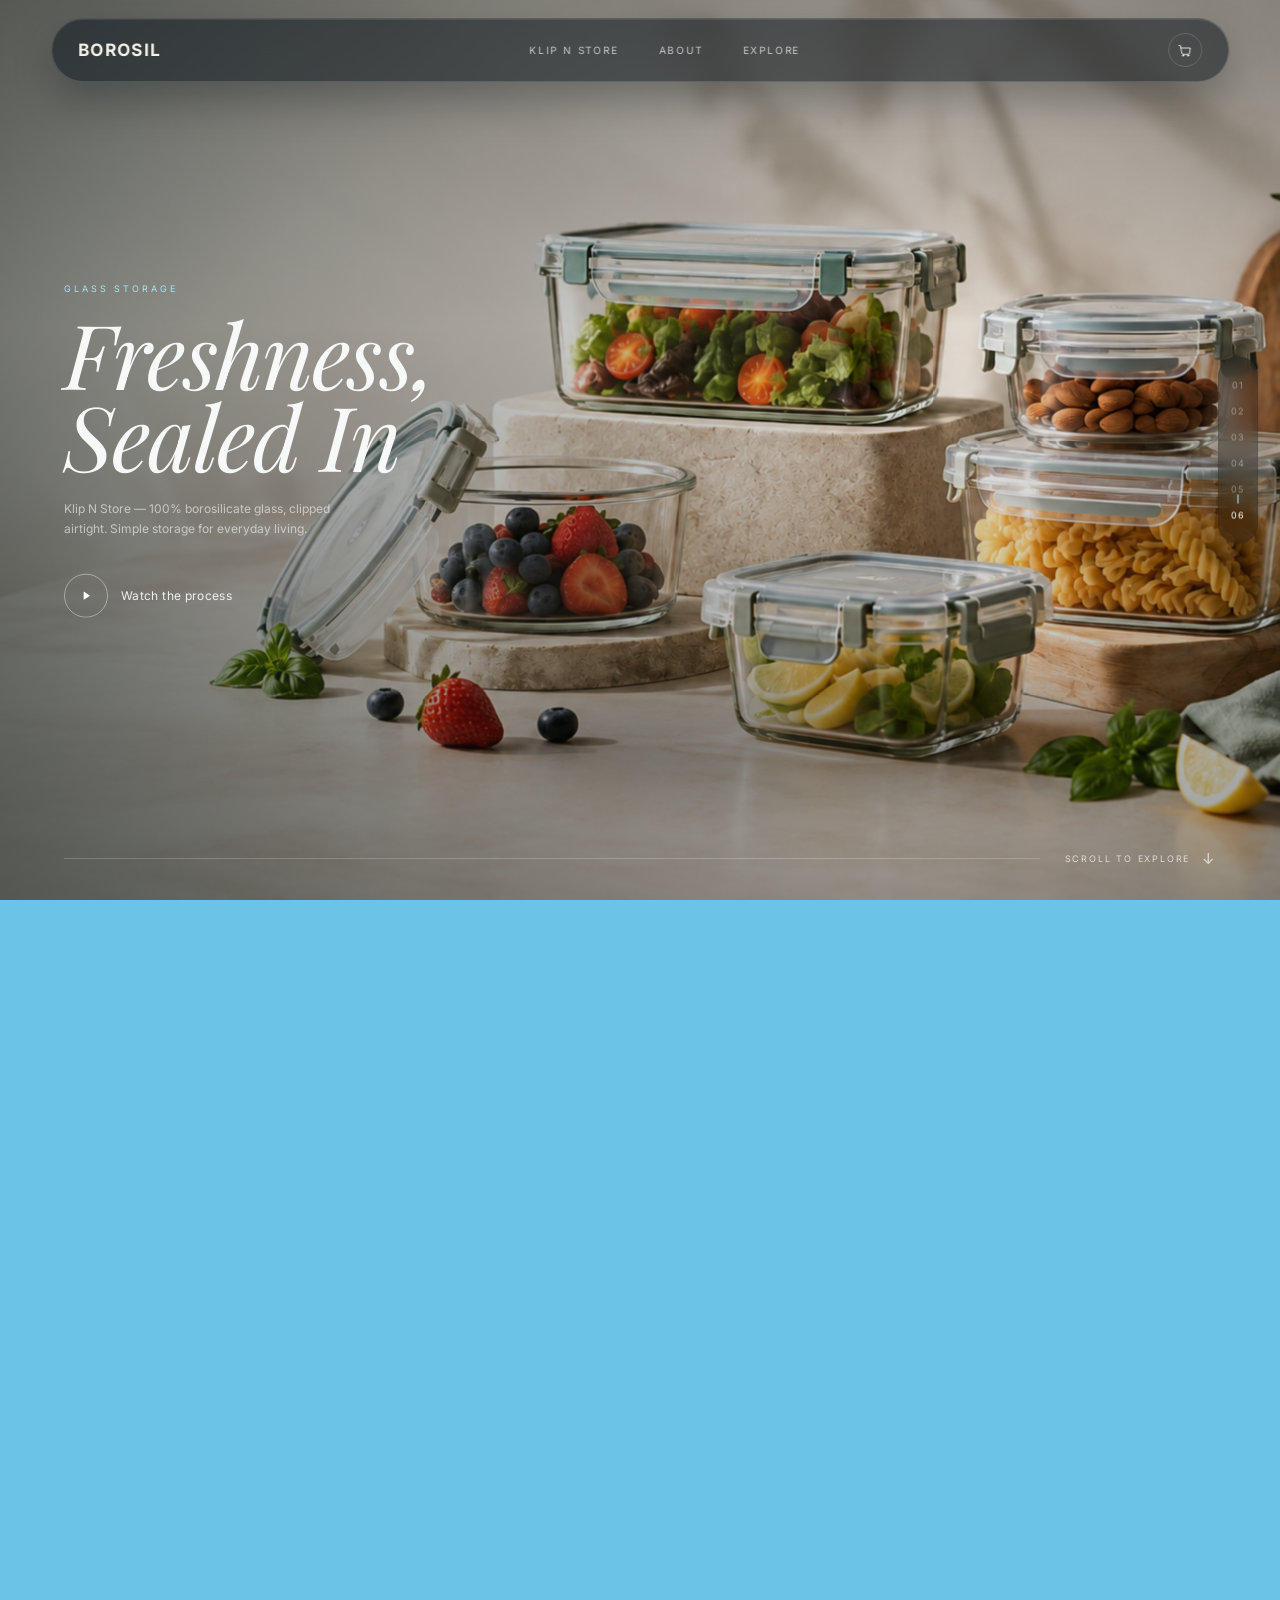
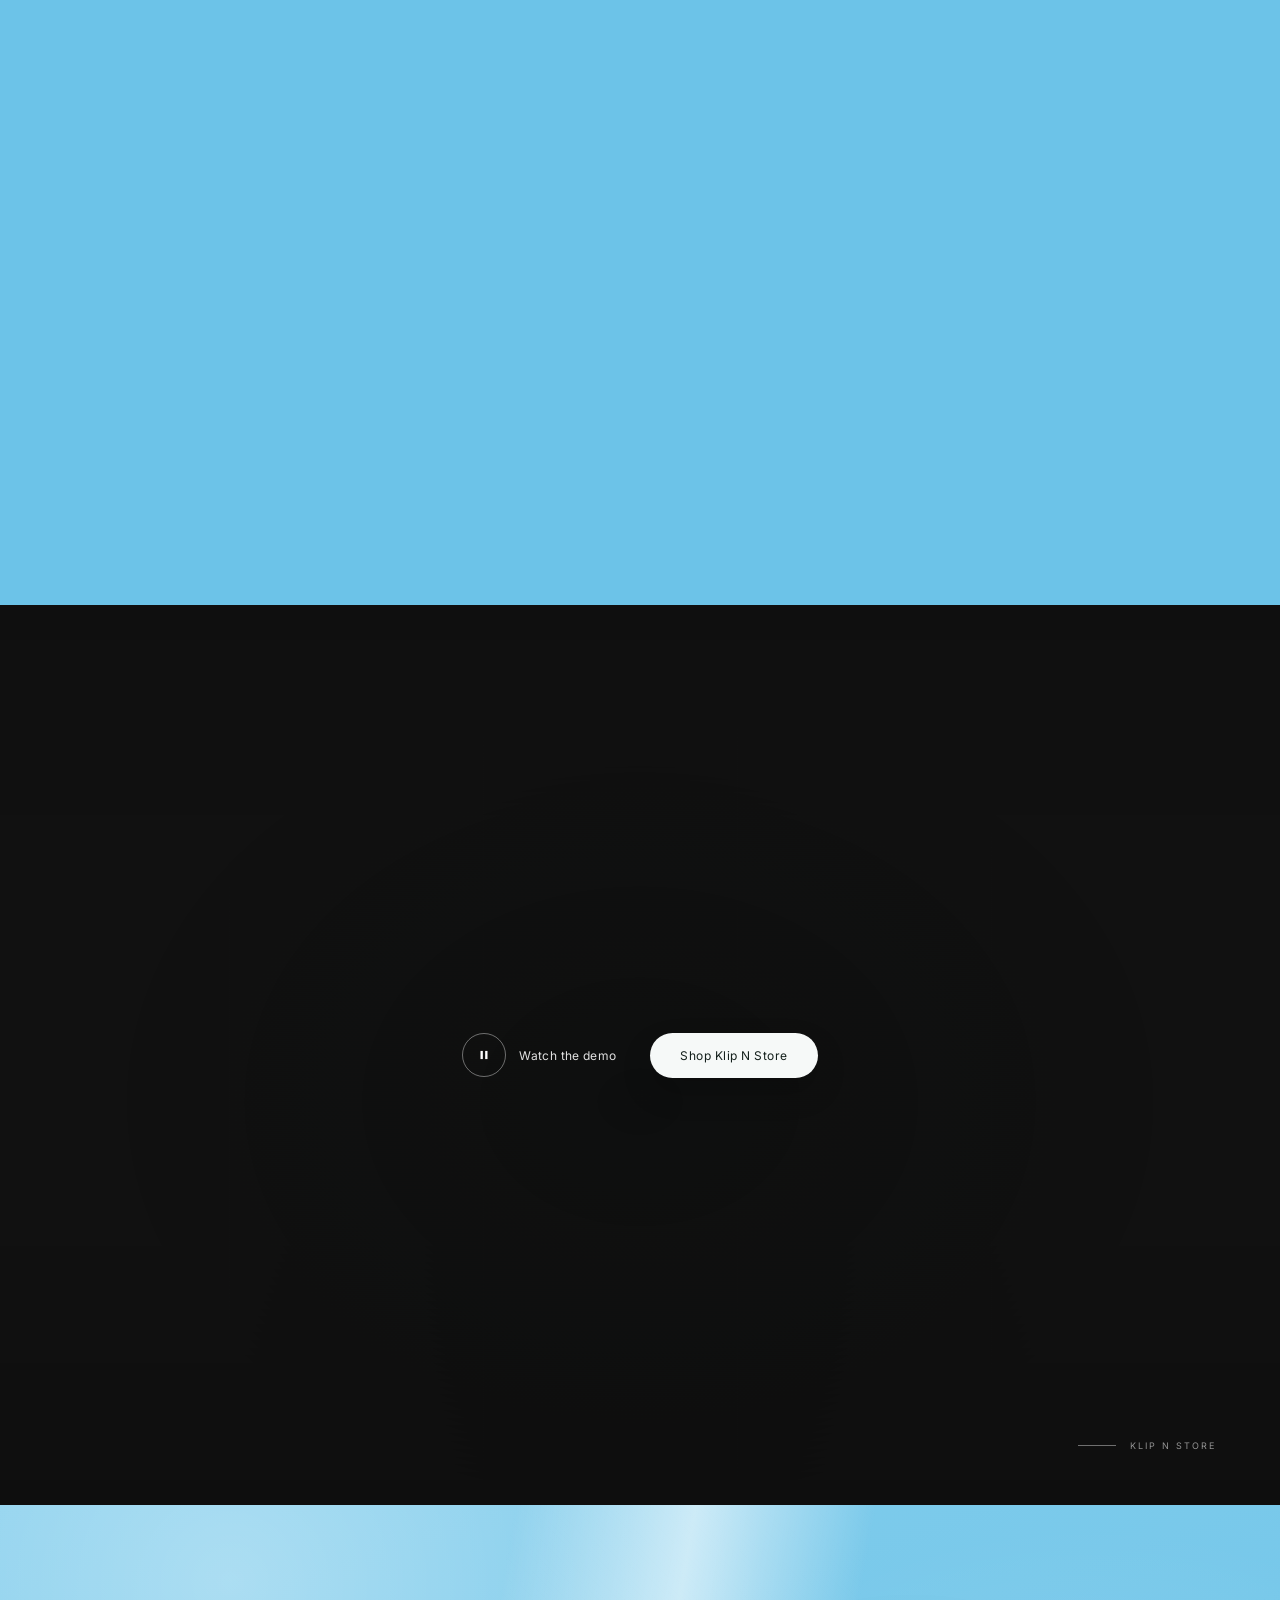
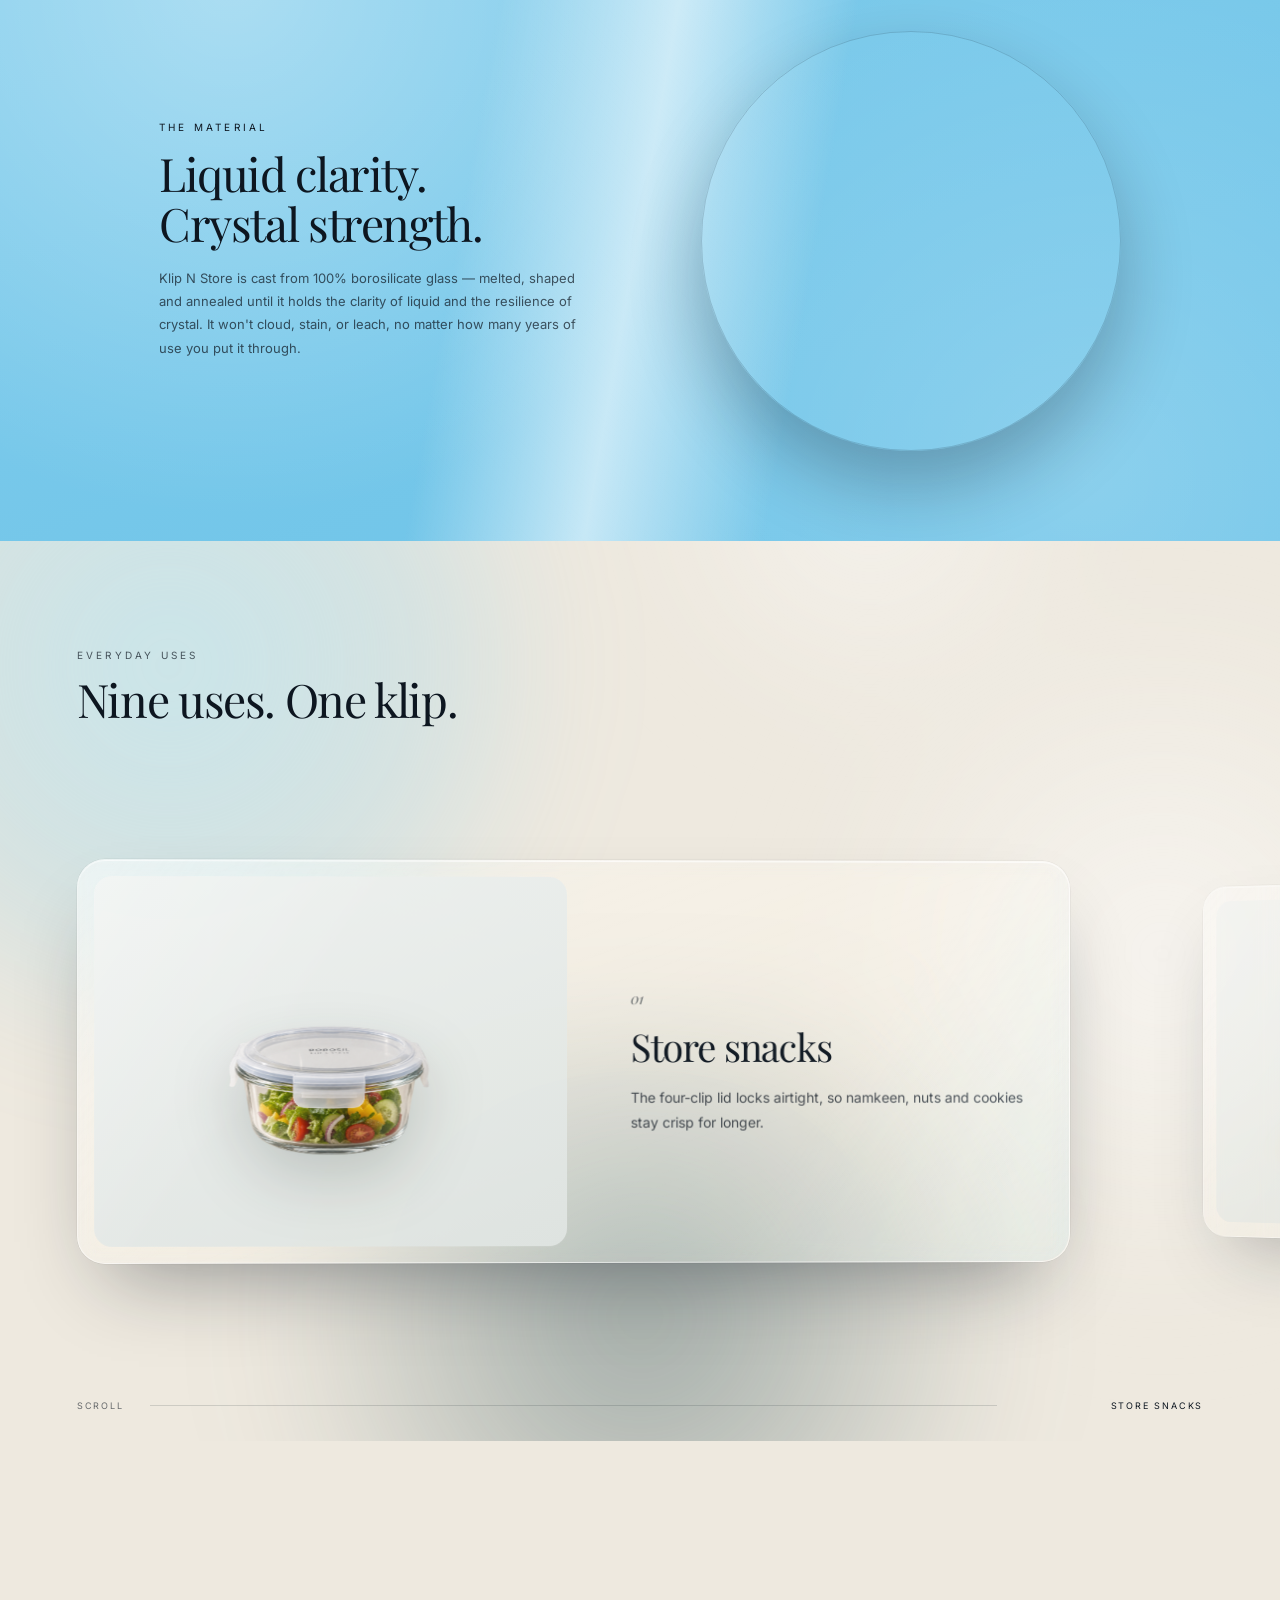
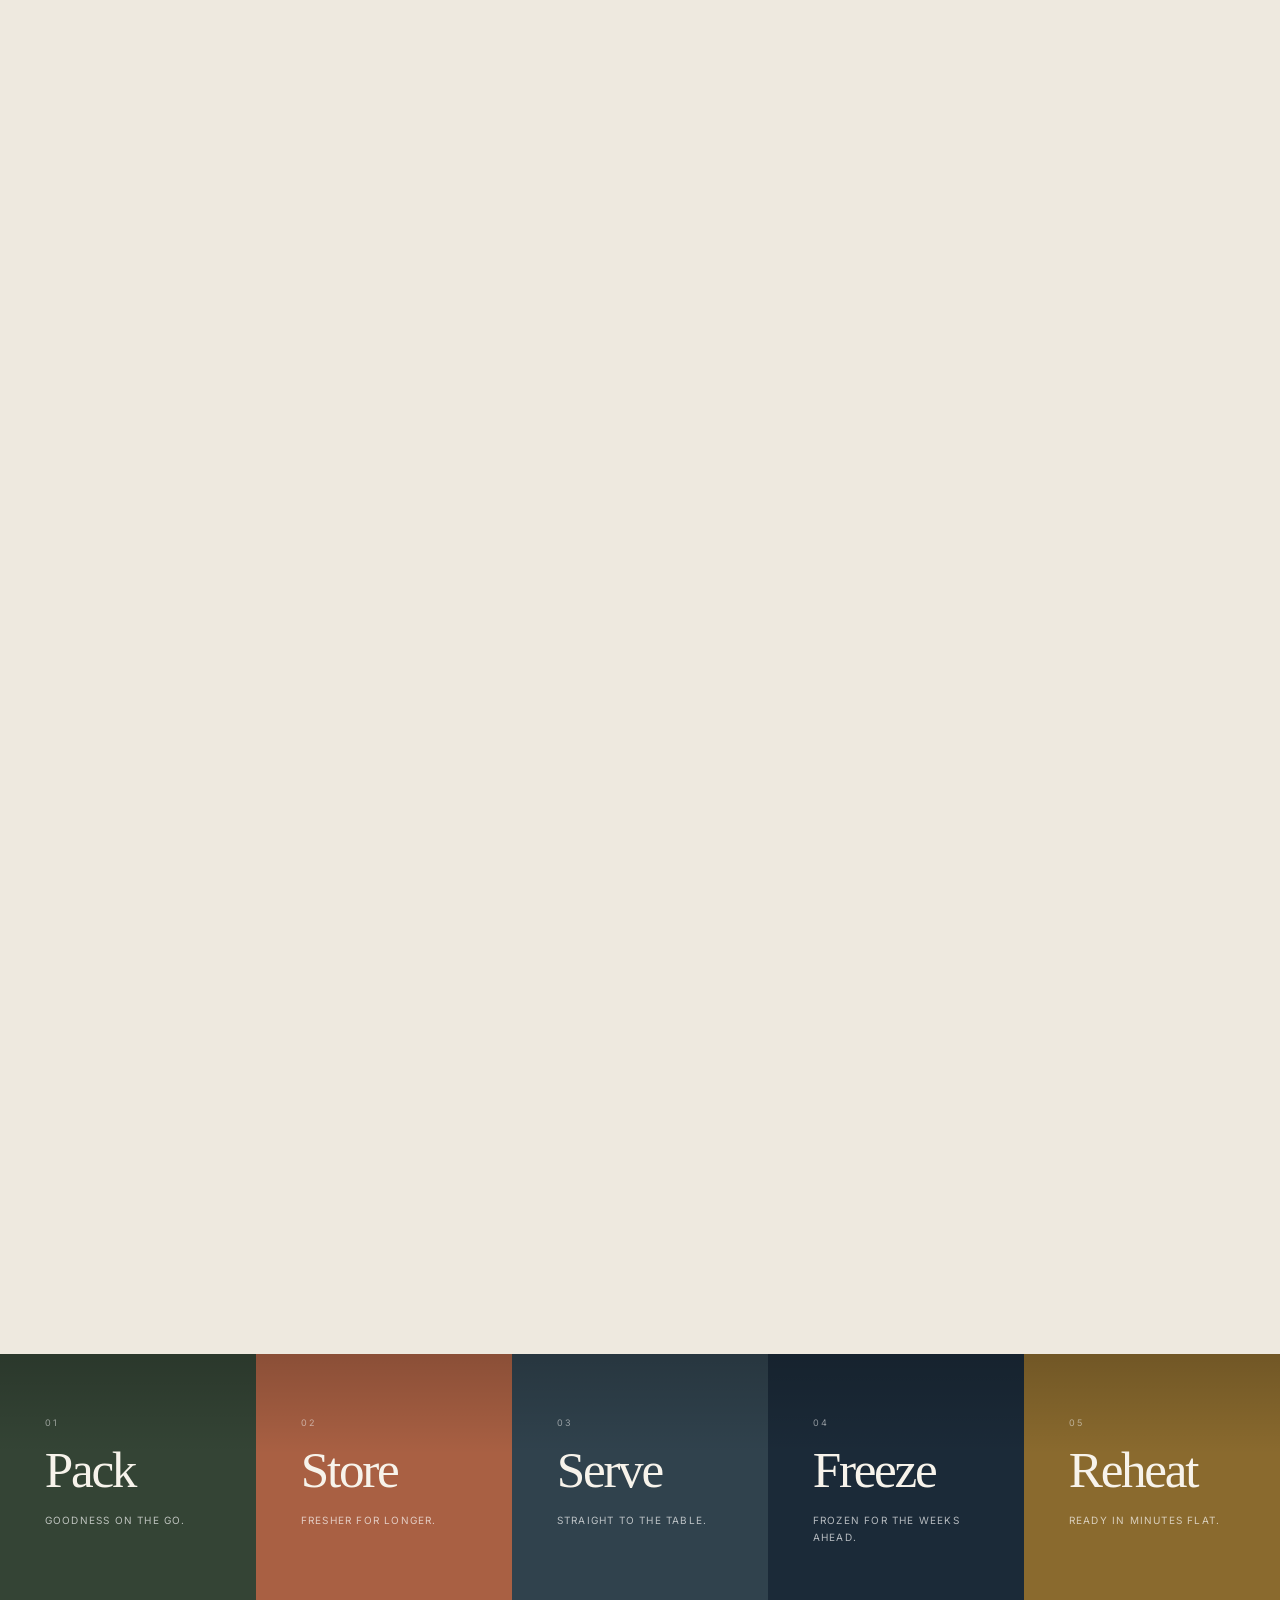
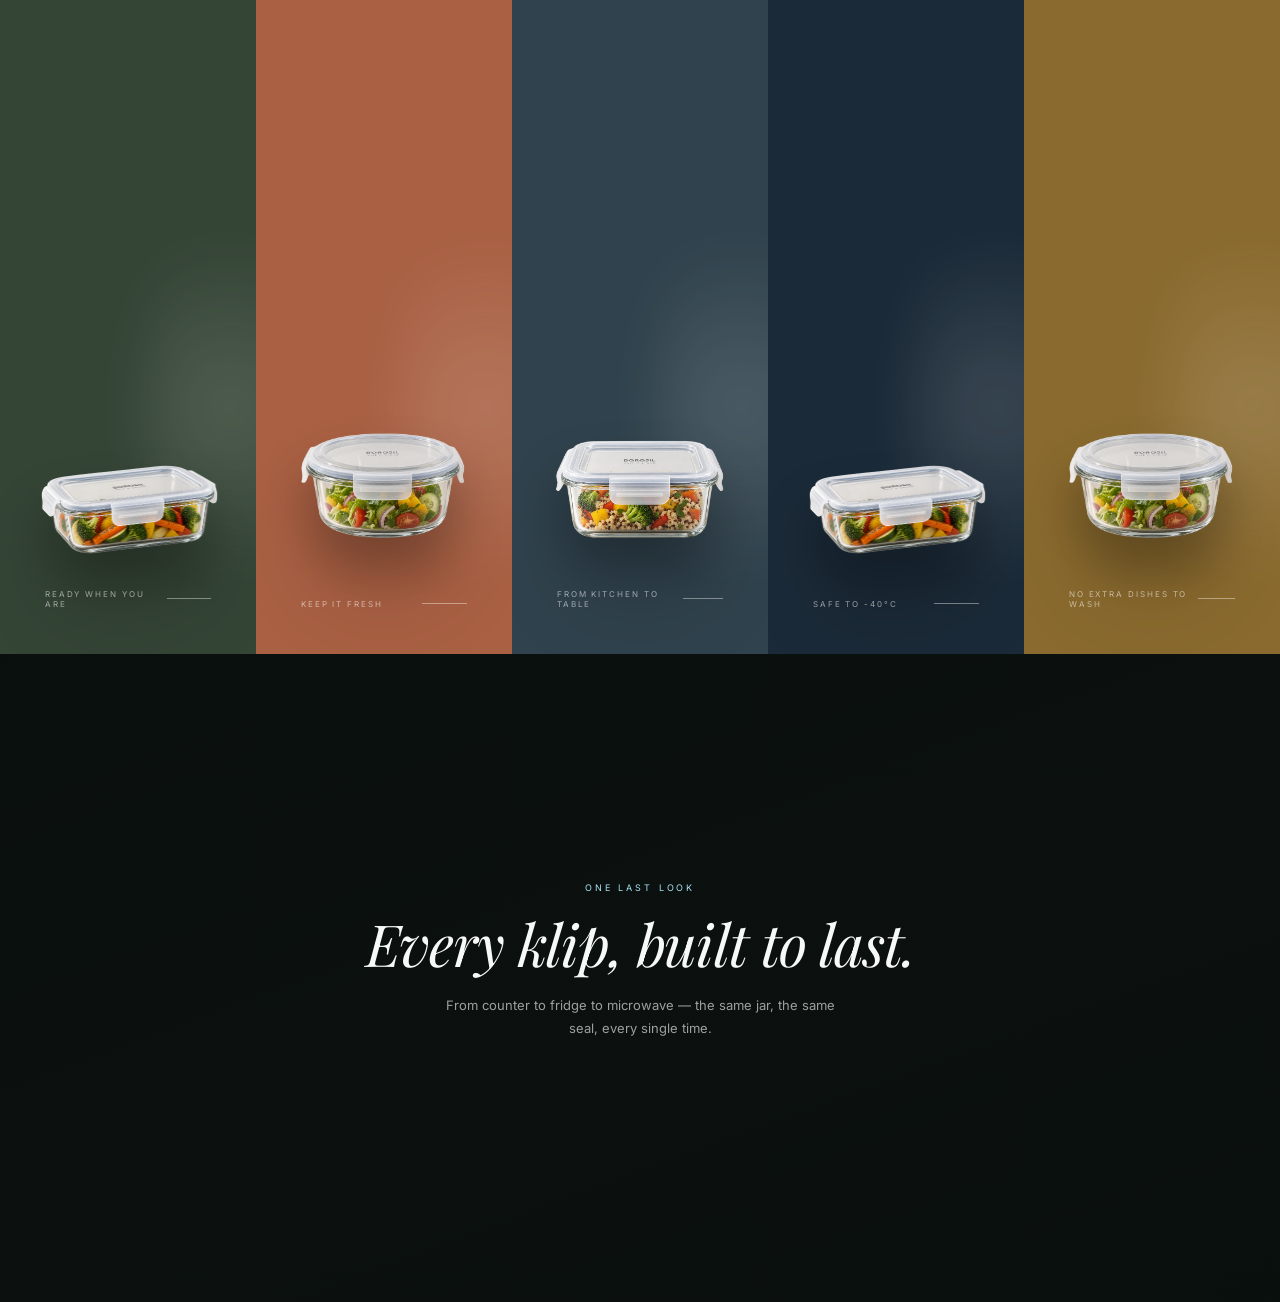
==== commit d2fc8310: "Redesign Klip Features into card-track uses section, expand use-cases to 5 cards, fix mobile scroll " ====
--- a/klip-n-store-page/index.html
+++ b/klip-n-store-page/index.html
@@ -1165,11 +1165,22 @@
   min-height:100vh;
 
   display:grid;
-  grid-template-columns:repeat(3,1fr);
+  grid-template-columns:repeat(5,1fr);
 
   overflow:hidden;
 
   background:#182019;
+}
+
+/* desktop: the mobile pin/snap wrapper and step markers should not
+   affect the grid — collapse the wrapper out of the box tree so the
+   five .use-panels remain direct grid children, and hide the steps */
+.use-cases__pin{
+  display:contents;
+}
+
+.use-cases__step{
+  display:none;
 }
 
 .use-panel{
@@ -1211,6 +1222,14 @@
 
 .use-panel.serve{
   background:#30424d;
+}
+
+.use-panel.freeze{
+  background:#1b2a38;
+}
+
+.use-panel.reheat{
+  background:#8a6a2e;
 }
 
 
@@ -1594,10 +1613,19 @@
 
 
   /* =====================================================
-     MOBILE PACK / STORE / SERVE
-
-     These are actual cards.
-     They do NOT touch the viewport edges.
+     MOBILE PACK / STORE / SERVE / FREEZE / REHEAT
+
+     These are actual cards, shown one at a time.
+
+     .use-cases is a nested scroll container capped at one
+     screen tall. .use-cases__pin sticks to its top while the
+     five invisible .use-cases__step blocks scroll past inside
+     it — each one is a mandatory, un-skippable scroll-snap
+     stop, so a fast flick settles on the very next card
+     instead of blowing straight through the section into
+     whatever comes after it. Once the last (or first) step is
+     reached, the container has nothing left to scroll and the
+     gesture naturally falls through to the page underneath.
   ===================================================== */
 
   .use-cases{
@@ -1606,18 +1634,49 @@
     display:block;
 
     width:100%;
-
-    /* 3 vertical states:
-       Pack → Store → Serve */
-    height:300vh;
+    height:100vh;
 
     min-height:0;
 
-    overflow:visible;
+    overflow-x:hidden;
+    overflow-y:scroll;
+    scroll-snap-type:y mandatory;
+    -webkit-overflow-scrolling:touch;
+    /* overscroll-behavior left at its default (auto) on purpose: once
+       the last (or first) card is reached and there's nothing left to
+       scroll inside .use-cases, the gesture should chain through to
+       the page underneath instead of being swallowed here. */
 
     background:#eee9df;
-
-    touch-action:pan-y;
+  }
+
+  .use-cases__pin{
+    display:block;
+
+    position:sticky;
+    top:0;
+
+    width:100%;
+    height:100vh;
+
+    overflow:hidden;
+
+    /* the pin's own resting position (scrollTop 0) is card 1 —
+       it needs to be a snap point too, otherwise mandatory snap
+       has nowhere valid to rest at the very top and immediately
+       jumps to the first .use-cases__step on load */
+    scroll-snap-align:start;
+    scroll-snap-stop:always;
+  }
+
+  .use-cases__step{
+    display:block;
+
+    width:100%;
+    height:100vh;
+
+    scroll-snap-align:start;
+    scroll-snap-stop:always;
   }
 
 
@@ -2017,512 +2076,13 @@
    07 · KLIP USES
 ========================================================= */
 
-@property --ku-tint{syntax:"<color>";inherits:true;initial-value:rgba(169,227,245,.45)}
-@property --ku-tint-2{syntax:"<color>";inherits:true;initial-value:rgba(159,180,234,.22)}
-
 .klip-uses{
-  position:relative;
-  height:560vh;
-  background:#f1eee6;
-}
-
-.ku-stage{
-  --ku-tint:rgba(169,227,245,.45);
-  --ku-tint-2:rgba(159,180,234,.22);
-  position:sticky;top:0;
-  height:100vh;height:100svh;min-height:620px;
-  overflow:hidden;
-  display:grid;
-  grid-template-columns:minmax(300px,.85fr) 1.15fr;
-  grid-template-rows:1fr;
-  column-gap:4vw;
-  padding:110px max(96px,6vw) 40px 6vw;
-  background:
-    radial-gradient(ellipse 55% 60% at 68% 52%,var(--ku-tint),transparent 70%),
-    radial-gradient(ellipse 40% 45% at 12% 88%,var(--ku-tint-2),transparent 70%),
-    linear-gradient(160deg,#f6f4ee,#ebe6da);
-  transition:--ku-tint 1.1s ease,--ku-tint-2 1.1s ease;
-  color:#182019;
-}
-
-/* scene tints */
-.ku-stage[data-scene="snacks"]  {--ku-tint:rgba(169,227,245,.50);--ku-tint-2:rgba(159,180,234,.22)}
-.ku-stage[data-scene="bake"]    {--ku-tint:rgba(255,193,140,.55);--ku-tint-2:rgba(255,226,177,.35)}
-.ku-stage[data-scene="fridge"]  {--ku-tint:rgba(205,232,246,.75);--ku-tint-2:rgba(169,227,245,.28)}
-.ku-stage[data-scene="micro"]   {--ku-tint:rgba(255,214,150,.55);--ku-tint-2:rgba(255,236,200,.35)}
-.ku-stage[data-scene="go"]      {--ku-tint:rgba(159,180,234,.45);--ku-tint-2:rgba(108,195,232,.22)}
-.ku-stage[data-scene="baby"]    {--ku-tint:rgba(248,208,198,.55);--ku-tint-2:rgba(255,236,226,.40)}
-.ku-stage[data-scene="marinate"]{--ku-tint:rgba(190,221,178,.55);--ku-tint-2:rgba(236,226,196,.40)}
-.ku-stage[data-scene="freeze"]  {--ku-tint:rgba(169,227,245,.80);--ku-tint-2:rgba(214,238,250,.55)}
-.ku-stage[data-scene="prep"]    {--ku-tint:rgba(214,228,168,.55);--ku-tint-2:rgba(169,227,245,.25)}
-
-
-/* ---------- copy column ---------- */
-
-.ku-copy{
-  align-self:center;
-  position:relative;
-  z-index:5;
-  max-width:440px;
-}
-
-.ku-kicker{
-  display:block;
-  font-size:10px;letter-spacing:.32em;
-  color:var(--crystal-blue-deep);
-  margin-bottom:26px;
-}
-
-.ku-count{
-  display:flex;align-items:flex-end;gap:14px;
-  margin-bottom:22px;
-  font-family:var(--crystal-serif);
-}
-
-.ku-count-roll{
-  position:relative;
-  height:1em;
-  overflow:hidden;
-  font-size:clamp(64px,7vw,112px);
-  line-height:1;
-  font-style:italic;
-  color:var(--crystal-blue-deep);
-  min-width:1.2em;
-}
-
-.ku-count-roll span{
-  position:absolute;left:0;top:0;
-  transform:translateY(105%);
-  transition:transform .9s cubic-bezier(.16,1,.3,1);
-}
-.ku-count-roll span.is-active{transform:translateY(0)}
-.ku-count-roll span.is-past{transform:translateY(-105%)}
-
-.ku-count-total{
-  font-size:15px;letter-spacing:.06em;
-  color:rgba(24,32,27,.42);
-  padding-bottom:.9em;
-}
-
-.ku-steps{display:grid}
-
-.ku-step{
-  grid-area:1/1;
-  opacity:0;
-  transform:translateY(26px);
-  filter:blur(6px);
-  transition:
-    opacity .7s cubic-bezier(.16,1,.3,1),
-    transform .9s cubic-bezier(.16,1,.3,1),
-    filter .7s ease;
-  pointer-events:none;
-}
-.ku-step.is-past{transform:translateY(-26px)}
-.ku-step.is-active{
-  opacity:1;transform:none;filter:none;pointer-events:auto;
-  transition-delay:.12s;
-}
-
-.ku-step h3{
-  font-family:var(--crystal-serif);
-  font-weight:400;
-  font-size:clamp(34px,3.6vw,54px);
-  line-height:1.04;
-  letter-spacing:-.03em;
-}
-
-.ku-step p{
-  margin-top:18px;
-  max-width:360px;
-  font-size:14px;line-height:1.75;
-  color:rgba(24,32,27,.62);
-}
-
-.ku-note{
-  display:inline-flex;align-items:center;gap:10px;
-  margin-top:18px;
-  font-size:9px;letter-spacing:.2em;
-  color:var(--crystal-blue-deep);
-}
-.ku-note::before{
-  content:"";width:22px;height:1px;background:currentColor;
-}
-
-.ku-cta{
-  display:inline-flex;align-items:center;gap:10px;
-  margin-top:34px;
-  padding:15px 30px;
-  border-radius:999px;
-  border:none;
-  cursor:pointer;
-  background:var(--crystal-ink);color:var(--crystal-pearl);
-  font:inherit;font-size:12px;letter-spacing:.04em;
-  text-decoration:none;
-  box-shadow:0 14px 30px rgba(13,22,32,.22);
-  transition:transform .4s cubic-bezier(.16,1,.3,1),box-shadow .4s cubic-bezier(.16,1,.3,1);
-}
-.ku-cta:hover{transform:translateY(-2px);box-shadow:0 18px 38px rgba(13,22,32,.3)}
-
-
-/* ---------- visual column ---------- */
-
-.ku-visual{
-  position:relative;
-  display:grid;place-items:center;
-  min-height:0;
-}
-
-.ku-orbit{
-  position:relative;
-  margin-right:48px; /* nudges the ring left so right-side labels clear the side progress nav */
-  width:min(36vw,56vh);
-  aspect-ratio:1;
-}
-
-.ku-ring{
-  position:absolute;inset:0;
-  width:100%;height:100%;
-  overflow:visible;
-  transform:rotate(-90deg);
-}
-.ku-ring circle{fill:none}
-.ku-ring .base{stroke:rgba(47,136,173,.16);stroke-width:.25}
-.ku-ring .spin{
-  stroke:rgba(47,136,173,.22);stroke-width:.2;
-  stroke-dasharray:.4 1.6;
-  transform-origin:50% 50%;
-  animation:ku-spin 60s linear infinite;
-}
-.ku-ring .fill{
-  stroke:var(--crystal-blue);stroke-width:.45;
-  stroke-linecap:round;
-  stroke-dasharray:1;stroke-dashoffset:1;
-  filter:drop-shadow(0 0 1.4px rgba(108,195,232,.9));
-}
-
-.ku-node{
-  position:absolute;
-  width:30px;height:30px;
-  margin:-15px 0 0 -15px;
-  border:none;border-radius:50%;
-  background:none;
-  cursor:pointer;
-  z-index:6;
-}
-.ku-node::before{
-  content:"";position:absolute;left:50%;top:50%;
-  width:9px;height:9px;margin:-4.5px 0 0 -4.5px;
-  border-radius:50%;
-  background:#f6f4ee;
-  border:1px solid rgba(47,136,173,.45);
-  transition:transform .5s cubic-bezier(.16,1,.3,1),background .4s,box-shadow .4s;
-}
-.ku-node.is-done::before{background:var(--crystal-cyan);border-color:var(--crystal-blue)}
-.ku-node.is-active::before{
-  background:var(--crystal-blue);border-color:#fff;
-  transform:scale(1.7);
-  box-shadow:0 0 0 5px rgba(108,195,232,.18),0 0 18px rgba(108,195,232,.9);
-}
-/* active-use label — editorial callout, always OUTSIDE the ring */
-.ku-node .ku-tag{
-  position:absolute;top:50%;
-  display:flex;flex-direction:column;
-  width:max-content;
-  padding:10px 16px 11px;
-  border-radius:10px;
-  background:rgba(255,255,255,.72);
-  border:1px solid rgba(255,255,255,.95);
-  box-shadow:0 14px 30px -18px rgba(13,22,32,.35),0 0 0 .5px rgba(47,136,173,.18);
-  backdrop-filter:blur(12px) saturate(130%);
-  -webkit-backdrop-filter:blur(12px) saturate(130%);
-  white-space:nowrap;
-  text-align:left;
-  opacity:0;
-  transition:opacity .45s ease,transform .7s cubic-bezier(.16,1,.3,1);
-  pointer-events:none;
-}
-.ku-node .ku-tag.to-right{left:38px;transform:translate(-10px,-50%)}
-.ku-node .ku-tag.to-left{right:38px;text-align:right;align-items:flex-end;transform:translate(10px,-50%)}
-.ku-node .ku-tag.to-top{left:50%;top:auto;bottom:36px;text-align:center;align-items:center;transform:translate(-50%,10px)}
-
-/* hairline leader from the node */
-.ku-node .ku-tag::after{
-  content:"";position:absolute;top:50%;
-  width:22px;height:1px;
-}
-.ku-node .ku-tag.to-right::after{right:100%;background:linear-gradient(90deg,rgba(47,136,173,.7),rgba(47,136,173,.2))}
-.ku-node .ku-tag.to-left::after{left:100%;background:linear-gradient(90deg,rgba(47,136,173,.2),rgba(47,136,173,.7))}
-.ku-node .ku-tag.to-top::after{top:100%;left:50%;width:1px;height:20px;background:linear-gradient(180deg,rgba(47,136,173,.2),rgba(47,136,173,.7))}
-
-.ku-tag em{
-  font-family:var(--crystal-serif);
-  font-style:normal;font-weight:400;
-  font-size:17px;line-height:1.1;
-  letter-spacing:-.01em;
-  color:#182019;
-}
-
-.ku-node.is-active .ku-tag{opacity:1;transition-delay:.2s}
-.ku-node.is-active .ku-tag.to-right,
-.ku-node.is-active .ku-tag.to-left{transform:translate(0,-50%)}
-.ku-node.is-active .ku-tag.to-top{transform:translate(-50%,0)}
-.ku-node:not(.is-active):hover .ku-tag,
-.ku-node:not(.is-active):focus-visible .ku-tag{opacity:.9}
-.ku-node:not(.is-active):hover .ku-tag.to-right,
-.ku-node:not(.is-active):hover .ku-tag.to-left{transform:translate(0,-50%)}
-.ku-node:not(.is-active):hover .ku-tag.to-top{transform:translate(-50%,0)}
-.ku-node:focus-visible{outline:1px solid var(--crystal-blue-deep);outline-offset:2px}
-
-/* product */
-.ku-prod{
-  position:absolute;
-  left:50%;top:52%;
-  width:84%;
-  transform:translate(-50%,-50%);
-  filter:drop-shadow(0 34px 30px rgba(24,32,27,.16));
-  transition:transform 1.1s cubic-bezier(.16,1,.3,1),opacity .6s ease,filter 1s ease;
-  z-index:4;
-}
-.ku-prod img{display:block;width:100%;height:auto;transform-origin:50% 90%}
-.ku-prod.clone{width:52%;opacity:0;z-index:3}
-
-.ku-stage[data-scene="snacks"]   .ku-prod.main img{animation:ku-float 6s ease-in-out infinite}
-.ku-stage[data-scene="bake"]     .ku-prod.main{transform:translate(-50%,-44%) scale(.9);filter:drop-shadow(0 30px 30px rgba(140,70,20,.2)) sepia(.1)}
-.ku-stage[data-scene="fridge"]   .ku-prod.main{transform:translate(-50%,-46%) scale(.9)}
-.ku-stage[data-scene="micro"]    .ku-prod.main{transform:translate(-50%,-30%) scale(.66)}
-.ku-stage[data-scene="go"]       .ku-prod.main img{animation:ku-bob 1.2s ease-in-out infinite}
-.ku-stage[data-scene="baby"]     .ku-prod.main img{animation:ku-float 5s ease-in-out infinite}
-.ku-stage[data-scene="marinate"] .ku-prod.main img{animation:ku-rock 3s ease-in-out infinite}
-.ku-stage[data-scene="freeze"]   .ku-prod.main{filter:drop-shadow(0 30px 30px rgba(47,136,173,.2)) saturate(.7) hue-rotate(-10deg) brightness(1.04)}
-.ku-stage[data-scene="prep"]     .ku-prod.main{transform:translate(-50%,-30%) scale(.74)}
-.ku-prod.clone-a{transform:translate(-112%,-60%) scale(.9)}
-.ku-prod.clone-b{transform:translate(12%,-60%) scale(.9)}
-.ku-stage[data-scene="prep"] .ku-prod.clone{opacity:1}
-.ku-stage[data-scene="prep"] .ku-prod.clone-a{transform:translate(-106%,-96%)}
-.ku-stage[data-scene="prep"] .ku-prod.clone-b{transform:translate(6%,-96%);transition-delay:.12s}
-
-
-/* ---------- scene effects ---------- */
-
-.ku-fx{
-  position:absolute;inset:-14%;
-  pointer-events:none;
-  opacity:0;visibility:hidden;
-  transition:opacity .7s ease,visibility 0s linear .7s;
-}
-.ku-fx *{animation-play-state:paused}
-.ku-stage[data-scene="snacks"]   .fx-snacks,
-.ku-stage[data-scene="bake"]     .fx-bake,
-.ku-stage[data-scene="fridge"]   .fx-fridge,
-.ku-stage[data-scene="micro"]    .fx-micro,
-.ku-stage[data-scene="go"]       .fx-go,
-.ku-stage[data-scene="baby"]     .fx-baby,
-.ku-stage[data-scene="marinate"] .fx-marinate,
-.ku-stage[data-scene="freeze"]   .fx-freeze{opacity:1;visibility:visible;transition:opacity .8s ease .2s}
-.ku-stage[data-scene="snacks"]   .fx-snacks *,
-.ku-stage[data-scene="bake"]     .fx-bake *,
-.ku-stage[data-scene="fridge"]   .fx-fridge *,
-.ku-stage[data-scene="micro"]    .fx-micro *,
-.ku-stage[data-scene="go"]       .fx-go *,
-.ku-stage[data-scene="baby"]     .fx-baby *,
-.ku-stage[data-scene="marinate"] .fx-marinate *,
-.ku-stage[data-scene="freeze"]   .fx-freeze *{animation-play-state:running}
-
-/* snacks — crystal flecks bursting */
-.fx-snacks i{
-  position:absolute;left:50%;top:52%;
-  width:12px;height:12px;
-  background:linear-gradient(135deg,#fff,var(--crystal-cyan));
-  border:1px solid rgba(47,136,173,.35);
-  transform:translate(-50%,-50%) rotate(45deg) scale(.2);
-  opacity:0;
-  animation:ku-burst 2.8s cubic-bezier(.16,1,.3,1) infinite;
-  animation-delay:var(--d);
-  box-shadow:0 0 12px rgba(108,195,232,.6);
-}
-.fx-snacks i.warm{background:linear-gradient(135deg,#fff3dc,#f0b560);border-color:rgba(180,110,40,.35);box-shadow:0 0 12px rgba(240,181,96,.5)}
-
-/* bake — warm glow + heat shimmer */
-.fx-bake .glow{
-  position:absolute;left:22%;right:22%;top:62%;height:18%;
-  border-radius:50%;
-  background:radial-gradient(closest-side,rgba(255,160,80,.55),transparent);
-  filter:blur(10px);
-  animation:ku-pulse 2.4s ease-in-out infinite;
-}
-.fx-bake svg{position:absolute;left:30%;width:40%;top:6%;height:30%;overflow:visible}
-.fx-bake path{
-  fill:none;stroke:rgba(220,120,50,.55);stroke-width:1.4;stroke-linecap:round;
-  opacity:0;animation:ku-rise 2.6s ease-out infinite;
-}
-.fx-bake path:nth-child(2){animation-delay:.85s}
-.fx-bake path:nth-child(3){animation-delay:1.7s}
-
-/* fridge — light switching on + glass shelf */
-.fx-fridge .light{
-  position:absolute;left:18%;right:18%;top:0;height:70%;
-  background:linear-gradient(180deg,rgba(255,255,255,.95),rgba(255,255,255,0));
-  clip-path:polygon(30% 0,70% 0,100% 100%,0 100%);
-  animation:ku-flicker 4s ease-out infinite;
-}
-.fx-fridge .shelf{
-  position:absolute;left:8%;right:8%;top:72%;height:2px;
-  background:linear-gradient(90deg,transparent,rgba(255,255,255,.95),transparent);
-  box-shadow:0 0 16px rgba(108,195,232,.7),0 6px 18px rgba(47,136,173,.18);
-}
-.fx-fridge i{
-  position:absolute;left:var(--x);top:78%;
-  width:4px;height:4px;border-radius:50%;
-  background:#fff;box-shadow:0 0 8px var(--crystal-cyan);
-  animation:ku-drift 5s ease-in-out infinite;animation-delay:var(--d);
-  opacity:0;
-}
-
-/* microwave — turntable + pulse + steam */
-.fx-micro .pulse{
-  position:absolute;inset:20%;
-  border-radius:50%;
-  background:radial-gradient(closest-side,rgba(255,196,110,.55),transparent);
-  animation:ku-pulse 1.6s ease-in-out infinite;
-}
-.fx-micro svg{position:absolute;left:22%;width:56%;top:64%;height:14%;overflow:visible}
-.fx-micro ellipse{
-  fill:rgba(255,255,255,.35);
-  stroke:rgba(190,140,70,.7);stroke-width:1.2;
-  stroke-dasharray:6 5;
-  animation:ku-dash 2.4s linear infinite;
-}
-.fx-micro .steam{position:absolute;left:40%;width:20%;top:16%;height:26%}
-.fx-micro .steam i{
-  position:absolute;bottom:0;width:5px;height:50%;
-  border-radius:6px;background:rgba(255,255,255,.95);
-  filter:blur(3px);
-  animation:ku-steam 2.4s ease-out infinite;opacity:0;
-}
-.fx-micro .steam i:nth-child(1){left:10%}
-.fx-micro .steam i:nth-child(2){left:48%;animation-delay:.8s}
-.fx-micro .steam i:nth-child(3){left:86%;animation-delay:1.6s}
-
-/* on the go — light streaks */
-.fx-go i{
-  position:absolute;right:-10%;top:var(--y);
-  height:1.5px;width:var(--w);
-  background:linear-gradient(90deg,transparent,var(--crystal-blue),transparent);
-  box-shadow:0 0 8px rgba(108,195,232,.8);
-  animation:ku-streak 1.3s linear infinite;animation-delay:var(--d);
-  opacity:0;
-}
-
-/* baby — pearl bubbles */
-.fx-baby i{
-  position:absolute;bottom:0;left:var(--x);
-  width:var(--s);aspect-ratio:1;border-radius:50%;
-  background:radial-gradient(circle at 32% 30%,#fff,rgba(255,255,255,.2) 60%,rgba(169,227,245,.25));
-  border:1px solid rgba(255,255,255,.8);
-  animation:ku-bubble var(--t) ease-in infinite;animation-delay:var(--d);
-  opacity:0;
-}
-
-/* marinate — herbs and chilli flakes */
-.fx-marinate i{
-  position:absolute;top:0;left:var(--x);
-  width:14px;height:8px;border-radius:100% 0;
-  background:#6a9a52;
-  animation:ku-leaf var(--t) linear infinite;animation-delay:var(--d);
-  opacity:0;
-}
-.fx-marinate i.chili{width:16px;height:5px;border-radius:6px 2px;background:#c9533b}
-
-/* freeze — frost + snow */
-.fx-freeze::before{
-  content:"";position:absolute;inset:6%;border-radius:50%;
-  background:radial-gradient(closest-side,rgba(255,255,255,.0) 55%,rgba(255,255,255,.75) 100%);
-  animation:ku-pulse 4s ease-in-out infinite;
-}
-.fx-freeze svg{
-  position:absolute;top:0;left:var(--x);
-  width:var(--s);height:var(--s);
-  color:var(--crystal-blue-deep);
-  animation:ku-snow var(--t) linear infinite;animation-delay:var(--d);
-  opacity:0;
-}
-
-
-/* ---------- keyframes ---------- */
-
-@keyframes ku-spin{to{transform:rotate(360deg)}}
-@keyframes ku-float{0%,100%{transform:translateY(0)}50%{transform:translateY(-10px)}}
-@keyframes ku-bob{0%,100%{transform:translateY(0) rotate(0)}50%{transform:translateY(-5px) rotate(-.6deg)}}
-@keyframes ku-rock{0%,100%{transform:rotate(-2.2deg)}50%{transform:rotate(2.2deg)}}
-@keyframes ku-burst{
-  0%{opacity:0;transform:translate(-50%,-50%) rotate(45deg) scale(.2)}
-  18%{opacity:1}
-  75%{opacity:.9}
-  100%{opacity:0;transform:translate(calc(-50% + var(--dx)),calc(-50% + var(--dy))) rotate(var(--r)) scale(1)}
-}
-@keyframes ku-pulse{0%,100%{opacity:.55;transform:scale(.96)}50%{opacity:1;transform:scale(1.04)}}
-@keyframes ku-rise{0%{opacity:0;transform:translateY(34px)}35%{opacity:1}100%{opacity:0;transform:translateY(-26px)}}
-@keyframes ku-flicker{0%{opacity:0}6%{opacity:1}9%{opacity:.4}14%,80%{opacity:1}100%{opacity:.85}}
-@keyframes ku-drift{0%{opacity:0;transform:translateY(0)}30%{opacity:1}100%{opacity:0;transform:translate(10px,-60px)}}
-@keyframes ku-dash{to{stroke-dashoffset:-110}}
-@keyframes ku-steam{0%{opacity:0;transform:translateY(20px) scaleY(.4)}35%{opacity:.9}100%{opacity:0;transform:translate(6px,-50px) scaleY(1.2)}}
-@keyframes ku-streak{0%{opacity:0;transform:translateX(0)}15%{opacity:1}100%{opacity:0;transform:translateX(-160%)}}
-@keyframes ku-bubble{0%{opacity:0;transform:translateY(0) scale(.5)}20%{opacity:1}100%{opacity:0;transform:translateY(-420px) scale(1.1)}}
-@keyframes ku-leaf{0%{opacity:0;transform:translate(0,0) rotate(0)}10%{opacity:1}90%{opacity:1}100%{opacity:0;transform:translate(-20px,520px) rotate(320deg)}}
-@keyframes ku-snow{0%{opacity:0;transform:translate(0,0) rotate(0)}10%{opacity:.9}90%{opacity:.9}100%{opacity:0;transform:translate(24px,540px) rotate(200deg)}}
-
-
-/* ---------- mobile ---------- */
-
-@media(max-width:700px){
-
-  .klip-uses{height:620vh}
-
-  .ku-stage{
-    grid-template-columns:1fr;
-    grid-template-rows:auto 1fr;
-    padding:92px 7vw 26px;
-    background:
-      radial-gradient(ellipse 90% 45% at 50% 62%,var(--ku-tint),transparent 70%),
-      radial-gradient(ellipse 70% 30% at 20% 100%,var(--ku-tint-2),transparent 70%),
-      linear-gradient(170deg,#f6f4ee,#ebe6da);
-  }
-
-  .ku-copy{align-self:start;max-width:none}
-  .ku-kicker{margin-bottom:14px}
-  .ku-count{margin-bottom:10px;gap:10px}
-  .ku-count-roll{font-size:54px}
-  .ku-count-total{font-size:12px}
-  .ku-step h3{font-size:30px}
-  .ku-step p{margin-top:10px;font-size:13px;line-height:1.65}
-  .ku-note{margin-top:10px}
-  .ku-cta{display:none}
-
-  .ku-prod{width:92%}
-  .ku-orbit{width:min(82vw,40svh);margin-right:0}
-  .ku-node .ku-tag{display:none}
-
-}
-
-/* short desktop windows */
-@media(min-width:701px) and (max-height:760px){
-  .ku-stage{padding-top:96px}
-  .ku-count-roll{font-size:64px}
-  .ku-step h3{font-size:34px}
-}
-
-
-/* =========================================================
-   KLIP FEATURES (horizontal scroll)
-========================================================= */
-
-.klip-features{
   position:relative;
   height:500vh;           /* the script sets the exact height */
   background:#eee9df;
 }
 
-.kf-stage{
+.ku-stage{
   --p:0;
   position:sticky;top:0;
   height:100vh;height:100svh;min-height:620px;
@@ -2535,59 +2095,53 @@
 
 /* ---------- transparent crystal background ---------- */
 
-.kf-liquid{
+.ku-liquid{
   position:absolute;inset:0;
   z-index:-1;
   overflow:hidden;
 }
-
-/* pale crystal-blue tint over the cream page — blurred like real glass, genuinely translucent */
-.kf-liquid::before{
+.ku-liquid::before{
   content:"";
   position:absolute;inset:-10%;
   background:linear-gradient(100deg,rgba(169,227,245,.4) 0%,rgba(159,180,234,.22) 35%,rgba(169,227,245,.3) 70%,rgba(255,255,255,.35) 100%);
   filter:blur(60px);
 }
-
-/* slow liquid light moving behind the glass */
-.kf-blob{
+.ku-blob{
   position:absolute;
   width:56vw;height:56vw;
   max-width:880px;max-height:880px;
   filter:blur(60px);
   will-change:transform,border-radius;
 }
-.kf-blob.b1{
+.ku-blob.b1{
   left:-12vw;top:-22vh;
   background:radial-gradient(circle at 45% 45%,rgba(169,227,245,.55),rgba(108,195,232,.18) 50%,transparent 70%);
   mix-blend-mode:soft-light;
   animation:kf-morph-a 16s ease-in-out infinite;
   transform:translateX(calc(var(--p) * 30vw));
 }
-.kf-blob.b2{
+.ku-blob.b2{
   right:-16vw;top:6vh;
   background:radial-gradient(circle at 55% 50%,rgba(255,255,255,.55),rgba(255,255,255,.12) 50%,transparent 70%);
   mix-blend-mode:soft-light;
   animation:kf-morph-b 19s ease-in-out infinite;
   transform:translateX(calc(var(--p) * -26vw));
 }
-.kf-blob.b3{
+.ku-blob.b3{
   left:22vw;bottom:-34vh;
   background:radial-gradient(circle at 50% 40%,rgba(60,90,95,.45),transparent 68%);
   mix-blend-mode:multiply;
   animation:kf-morph-a 22s ease-in-out infinite reverse;
   transform:translateY(calc(var(--p) * -12vh));
 }
-.kf-blob.b4{
+.ku-blob.b4{
   left:50vw;top:-30vh;width:36vw;height:36vw;
   background:radial-gradient(circle,rgba(255,255,255,.45),transparent 70%);
   mix-blend-mode:soft-light;
   animation:kf-morph-b 13s ease-in-out infinite reverse;
   transform:translateX(calc(var(--p) * -40vw));
 }
-
-/* the glass itself: fine crystal crosshatch, soft top light, a sheen that sweeps across */
-.kf-glass{
+.ku-glass{
   position:absolute;inset:0;
   background:
     radial-gradient(ellipse 80% 60% at 30% 0%,rgba(255,255,255,.16),transparent 60%),
@@ -2595,12 +2149,12 @@
   box-shadow:inset 0 1px 0 rgba(255,255,255,.35),inset 0 -1px 0 rgba(13,22,32,.08);
   pointer-events:none;
 }
-.kf-glass::before{
+.ku-glass::before{
   content:"";position:absolute;inset:-30%;
   background:linear-gradient(100deg,transparent 42%,rgba(255,255,255,.16) 50%,transparent 58%);
   animation:kf-sheen 10s ease-in-out infinite;
 }
-.kf-glass::after{ /* glowing rim along the top edge, like the tabletop glass */
+.ku-glass::after{
   content:"";position:absolute;left:8%;right:8%;top:0;height:1px;
   background:linear-gradient(90deg,transparent,rgba(169,227,245,.9),transparent);
   box-shadow:0 0 14px rgba(108,195,232,.6);
@@ -2609,18 +2163,18 @@
 
 /* ---------- heading ---------- */
 
-.kf-head{
+.ku-head{
   padding:108px 6vw 0;
   display:flex;align-items:flex-end;justify-content:space-between;gap:30px;
   position:relative;z-index:3;
 }
-.kf-kicker{
+.ku-head .ku-kicker{
   display:block;
   font-size:10px;letter-spacing:.32em;
   color:rgba(13,22,32,.7);
   margin-bottom:14px;
 }
-.kf-head h2{
+.ku-head h2{
   font-family:var(--crystal-serif);
   font-weight:400;
   font-size:clamp(30px,3.6vw,50px);
@@ -2629,36 +2183,35 @@
 
 /* ---------- horizontal track ---------- */
 
-.kf-viewport{
+.ku-viewport{
   flex:1;
   min-height:0;
   display:flex;align-items:center;
   position:relative;z-index:2;
 }
 
-.kf-track{
+.ku-track{
   display:flex;
   gap:4vw;
   padding:0 14vw 0 6vw;
   will-change:transform;
 }
 
-.kf-slide{
+.ku-slide{
   --d:0;--ad:0;
   flex:none;
-  width:80vw;
+  width:78vw;
+}
+
+/* ---------- card: image + copy share one glass frame ---------- */
+
+.ku-card{
+  position:relative;
   display:grid;
   grid-template-columns:minmax(0,1.05fr) minmax(0,.95fr);
   align-items:center;
   gap:5vw;
-}
-/* glass frame around the photo */
-.kf-media{
-  position:relative;
-  width:100%;
-  max-width:min(40vw,calc((100vh - 320px) * 1.27));
-  justify-self:center;
-  padding:12px;
+  padding:16px;
   border-radius:28px;
   background:linear-gradient(160deg,rgba(255,255,255,.38),rgba(255,255,255,.12));
   border:1px solid rgba(255,255,255,.55);
@@ -2675,33 +2228,37 @@
   opacity:calc(1 - var(--ad) * .45);
   will-change:transform;
 }
-.kf-media::after{ /* glass rim highlight */
+.ku-card::after{ /* glass rim highlight */
   content:"";position:absolute;inset:0;border-radius:inherit;
   background:linear-gradient(125deg,rgba(255,255,255,.35),transparent 28%,transparent 72%,rgba(169,227,245,.18));
   mix-blend-mode:overlay;
   pointer-events:none;
 }
-.kf-photo{
+.ku-media{position:relative;min-width:0}
+.ku-photo{
   position:relative;
   border-radius:18px;
   overflow:hidden;
   aspect-ratio:624/490;
-  background:#e5e8e8;
-}
-.kf-photo img{
-  width:100%;height:100%;
-  object-fit:cover;
-  display:block;
-  transform:scale(1.12) translateX(calc(var(--d) * -7%));
-}
-
-/* copy */
-.kf-text{
-  max-width:430px;
-  opacity:calc(1 - var(--ad) * 1.6);
-  transform:translateX(calc(var(--d) * 90px));
-}
-.kf-num{
+  background:linear-gradient(160deg,#eef1ef,#dfe4e1);
+}
+.ku-prod-img{
+  position:absolute;left:50%;top:54%;
+  width:56%;
+  transform:translate(-50%,-50%);
+  filter:drop-shadow(0 26px 30px rgba(24,32,27,.18));
+}
+.ku-prod-img.is-float{animation:ku-float 6s ease-in-out infinite}
+.ku-prod-img.is-bob{animation:ku-bob 1.6s ease-in-out infinite}
+.ku-prod-img.is-rock{animation:ku-rock 3.4s ease-in-out infinite}
+
+.ku-photo.is-group{display:flex;align-items:flex-end;justify-content:center;gap:6%}
+.ku-photo.is-group .ku-prod-img{position:static;transform:none;width:30%;filter:drop-shadow(0 18px 22px rgba(24,32,27,.16))}
+.ku-photo.is-group .group-b{width:34%;margin-bottom:4%}
+
+/* copy — inside the same card as the photo */
+.ku-text{padding-right:1.5vw}
+.ku-num{
   display:block;
   font-family:var(--crystal-serif);
   font-style:italic;
@@ -2710,46 +2267,234 @@
   opacity:.6;
   margin-bottom:18px;
 }
-.kf-text h3{
+.ku-text h3{
   font-family:var(--crystal-serif);
   font-weight:400;
-  font-size:clamp(32px,3.4vw,52px);
-  line-height:1.04;letter-spacing:-.03em;
-}
-.kf-text p{
-  margin-top:20px;
+  font-size:clamp(28px,3vw,44px);
+  line-height:1.05;letter-spacing:-.03em;
+}
+.ku-text p{
+  margin-top:18px;
   font-size:14px;line-height:1.8;
   color:rgba(13,22,32,.74);
 }
-.kf-note{
+.ku-note{
   display:inline-flex;align-items:center;gap:10px;
-  margin-top:20px;
+  margin-top:18px;
   font-size:9px;letter-spacing:.2em;
   color:var(--crystal-ink);
 }
-.kf-note::before{content:"";width:22px;height:1px;background:currentColor}
+.ku-note::before{content:"";width:22px;height:1px;background:currentColor}
 
 
 /* ---------- bottom progress ---------- */
 
-.kf-foot{
+.ku-foot{
   display:flex;align-items:center;gap:26px;
   padding:0 6vw 30px;
   position:relative;z-index:3;
   font-size:9px;letter-spacing:.2em;
   color:rgba(13,22,32,.6);
 }
-.kf-line{flex:1;height:1px;background:rgba(13,22,32,.14);overflow:hidden}
-.kf-line span{
+.ku-line{flex:1;height:1px;background:rgba(13,22,32,.14);overflow:hidden}
+.ku-line span{
   display:block;height:100%;width:100%;
   background:linear-gradient(90deg,var(--crystal-ink),var(--crystal-blue-deep));
   box-shadow:0 0 10px rgba(169,227,245,.9);
   transform:scaleX(0);transform-origin:left;
 }
-.kf-current{min-width:180px;text-align:right;color:var(--crystal-ink)}
+.ku-current{min-width:180px;text-align:right;color:var(--crystal-ink)}
+
+
+/* ---------- scene effects, one per card, always running ---------- */
+
+.ku-fx{
+  position:absolute;inset:-14%;
+  pointer-events:none;
+}
+
+/* snacks — crystal flecks bursting */
+.fx-snacks i{
+  position:absolute;left:50%;top:52%;
+  width:12px;height:12px;
+  background:linear-gradient(135deg,#fff,var(--crystal-cyan));
+  border:1px solid rgba(47,136,173,.35);
+  transform:translate(-50%,-50%) rotate(45deg) scale(.2);
+  opacity:0;
+  animation:ku-burst 2.8s cubic-bezier(.16,1,.3,1) infinite;
+  animation-delay:var(--d);
+  box-shadow:0 0 12px rgba(108,195,232,.6);
+}
+.fx-snacks i.warm{background:linear-gradient(135deg,#fff3dc,#f0b560);border-color:rgba(180,110,40,.35);box-shadow:0 0 12px rgba(240,181,96,.5)}
+
+/* bake — warm glow + heat shimmer */
+.fx-bake .glow{
+  position:absolute;left:22%;right:22%;top:62%;height:18%;
+  border-radius:50%;
+  background:radial-gradient(closest-side,rgba(255,160,80,.55),transparent);
+  filter:blur(10px);
+  animation:ku-pulse 2.4s ease-in-out infinite;
+}
+.fx-bake svg{position:absolute;left:30%;width:40%;top:6%;height:30%;overflow:visible}
+.fx-bake path{
+  fill:none;stroke:rgba(220,120,50,.55);stroke-width:1.4;stroke-linecap:round;
+  opacity:0;animation:ku-rise 2.6s ease-out infinite;
+}
+.fx-bake path:nth-child(2){animation-delay:.85s}
+.fx-bake path:nth-child(3){animation-delay:1.7s}
+
+/* fridge — light switching on + glass shelf */
+.fx-fridge .light{
+  position:absolute;left:18%;right:18%;top:0;height:70%;
+  background:linear-gradient(180deg,rgba(255,255,255,.95),rgba(255,255,255,0));
+  clip-path:polygon(30% 0,70% 0,100% 100%,0 100%);
+  animation:ku-flicker 4s ease-out infinite;
+}
+.fx-fridge .shelf{
+  position:absolute;left:8%;right:8%;top:72%;height:2px;
+  background:linear-gradient(90deg,transparent,rgba(255,255,255,.95),transparent);
+  box-shadow:0 0 16px rgba(108,195,232,.7),0 6px 18px rgba(47,136,173,.18);
+}
+.fx-fridge i{
+  position:absolute;left:var(--x);top:78%;
+  width:4px;height:4px;border-radius:50%;
+  background:#fff;box-shadow:0 0 8px var(--crystal-cyan);
+  animation:ku-drift 5s ease-in-out infinite;animation-delay:var(--d);
+  opacity:0;
+}
+
+/* microwave — turntable + pulse + steam */
+.fx-micro .pulse{
+  position:absolute;inset:20%;
+  border-radius:50%;
+  background:radial-gradient(closest-side,rgba(255,196,110,.55),transparent);
+  animation:ku-pulse 1.6s ease-in-out infinite;
+}
+.fx-micro svg{position:absolute;left:22%;width:56%;top:64%;height:14%;overflow:visible}
+.fx-micro ellipse{
+  fill:rgba(255,255,255,.35);
+  stroke:rgba(190,140,70,.7);stroke-width:1.2;
+  stroke-dasharray:6 5;
+  animation:ku-dash 2.4s linear infinite;
+}
+.fx-micro .steam{position:absolute;left:40%;width:20%;top:16%;height:26%}
+.fx-micro .steam i{
+  position:absolute;bottom:0;width:5px;height:50%;
+  border-radius:6px;background:rgba(255,255,255,.95);
+  filter:blur(3px);
+  animation:ku-steam 2.4s ease-out infinite;opacity:0;
+}
+.fx-micro .steam i:nth-child(1){left:10%}
+.fx-micro .steam i:nth-child(2){left:48%;animation-delay:.8s}
+.fx-micro .steam i:nth-child(3){left:86%;animation-delay:1.6s}
+
+/* on the go — light streaks */
+.fx-go i{
+  position:absolute;right:-10%;top:var(--y);
+  height:1.5px;width:var(--w);
+  background:linear-gradient(90deg,transparent,var(--crystal-blue),transparent);
+  box-shadow:0 0 8px rgba(108,195,232,.8);
+  animation:ku-streak 1.3s linear infinite;animation-delay:var(--d);
+  opacity:0;
+}
+
+/* baby — pearl bubbles */
+.fx-baby i{
+  position:absolute;bottom:0;left:var(--x);
+  width:var(--s);aspect-ratio:1;border-radius:50%;
+  background:radial-gradient(circle at 32% 30%,#fff,rgba(255,255,255,.2) 60%,rgba(169,227,245,.25));
+  border:1px solid rgba(255,255,255,.8);
+  animation:ku-bubble var(--t) ease-in infinite;animation-delay:var(--d);
+  opacity:0;
+}
+
+/* marinate — herbs and chilli flakes */
+.fx-marinate i{
+  position:absolute;top:0;left:var(--x);
+  width:14px;height:8px;border-radius:100% 0;
+  background:#6a9a52;
+  animation:ku-leaf var(--t) linear infinite;animation-delay:var(--d);
+  opacity:0;
+}
+.fx-marinate i.chili{width:16px;height:5px;border-radius:6px 2px;background:#c9533b}
+
+/* freeze — frost + snow */
+.fx-freeze::before{
+  content:"";position:absolute;inset:6%;border-radius:50%;
+  background:radial-gradient(closest-side,rgba(255,255,255,.0) 55%,rgba(255,255,255,.75) 100%);
+  animation:ku-pulse 4s ease-in-out infinite;
+}
+.fx-freeze svg{
+  position:absolute;top:0;left:var(--x);
+  width:var(--s);height:var(--s);
+  color:var(--crystal-blue-deep);
+  animation:ku-snow var(--t) linear infinite;animation-delay:var(--d);
+  opacity:0;
+}
 
 
 /* ---------- keyframes ---------- */
+
+@keyframes ku-float{0%,100%{transform:translate(-50%,-50%) translateY(0)}50%{transform:translate(-50%,-50%) translateY(-10px)}}
+@keyframes ku-bob{0%,100%{transform:translate(-50%,-50%) translateY(0) rotate(0)}50%{transform:translate(-50%,-50%) translateY(-5px) rotate(-.6deg)}}
+@keyframes ku-rock{0%,100%{transform:translate(-50%,-50%) rotate(-2.2deg)}50%{transform:translate(-50%,-50%) rotate(2.2deg)}}
+@keyframes ku-burst{
+  0%{opacity:0;transform:translate(-50%,-50%) rotate(45deg) scale(.2)}
+  18%{opacity:1}
+  75%{opacity:.9}
+  100%{opacity:0;transform:translate(calc(-50% + var(--dx)),calc(-50% + var(--dy))) rotate(var(--r)) scale(1)}
+}
+@keyframes ku-pulse{0%,100%{opacity:.55;transform:scale(.96)}50%{opacity:1;transform:scale(1.04)}}
+@keyframes ku-rise{0%{opacity:0;transform:translateY(34px)}35%{opacity:1}100%{opacity:0;transform:translateY(-26px)}}
+@keyframes ku-flicker{0%{opacity:0}6%{opacity:1}9%{opacity:.4}14%,80%{opacity:1}100%{opacity:.85}}
+@keyframes ku-drift{0%{opacity:0;transform:translateY(0)}30%{opacity:1}100%{opacity:0;transform:translate(10px,-60px)}}
+@keyframes ku-dash{to{stroke-dashoffset:-110}}
+@keyframes ku-steam{0%{opacity:0;transform:translateY(20px) scaleY(.4)}35%{opacity:.9}100%{opacity:0;transform:translate(6px,-50px) scaleY(1.2)}}
+@keyframes ku-streak{0%{opacity:0;transform:translateX(0)}15%{opacity:1}100%{opacity:0;transform:translateX(-160%)}}
+@keyframes ku-bubble{0%{opacity:0;transform:translateY(0) scale(.5)}20%{opacity:1}100%{opacity:0;transform:translateY(-420px) scale(1.1)}}
+@keyframes ku-leaf{0%{opacity:0;transform:translate(0,0) rotate(0)}10%{opacity:1}90%{opacity:1}100%{opacity:0;transform:translate(-20px,520px) rotate(320deg)}}
+@keyframes ku-snow{0%{opacity:0;transform:translate(0,0) rotate(0)}10%{opacity:.9}90%{opacity:.9}100%{opacity:0;transform:translate(24px,540px) rotate(200deg)}}
+
+
+/* ---------- mobile ---------- */
+
+@media(max-width:700px){
+
+  .ku-head{padding:80px 7vw 0}
+  .ku-head h2{font-size:28px}
+
+  .ku-viewport{align-items:center}
+
+  .ku-track{gap:5vw;padding:0 11vw 0 7vw}
+
+  .ku-slide{width:82vw}
+
+  .ku-card{
+    grid-template-columns:1fr;
+    gap:16px;
+    padding:10px;
+  }
+  .ku-photo{border-radius:15px}
+
+  .ku-text{padding:0 8px 12px}
+  .ku-num{margin-bottom:8px}
+  .ku-text h3{font-size:26px}
+  .ku-text p{margin-top:10px;font-size:13px;line-height:1.65}
+  .ku-note{margin-top:10px}
+
+  .ku-foot{padding:0 7vw 22px;gap:16px}
+  .ku-current{min-width:0}
+  .ku-blob{width:95vw;height:95vw}
+
+}
+
+
+/* =========================================================
+   Shared liquid-crystal keyframes
+   (still used by .ku-blob in the "Nine everyday uses" section
+   above — kept even though the section that introduced them,
+   Klip Features, was removed)
+========================================================= */
 
 @keyframes kf-morph-a{
   0%,100%{border-radius:58% 42% 39% 61% / 55% 38% 62% 45%}
@@ -2765,38 +2510,6 @@
   15%{opacity:1}
   55%{opacity:1}
   70%,100%{transform:translateX(120%) rotate(12deg);opacity:0}
-}
-
-
-/* ---------- mobile ---------- */
-
-@media(max-width:700px){
-
-  .kf-head{padding:80px 7vw 0}
-  .kf-head h2{font-size:30px}
-
-  .kf-viewport{align-items:center}
-
-  .kf-track{gap:5vw;padding:0 11vw 0 7vw}
-
-  .kf-slide{
-    width:82vw;
-    grid-template-columns:1fr;
-    gap:18px;
-    align-content:start;
-  }
-  .kf-media{max-width:none;padding:8px;border-radius:22px}
-  .kf-photo{border-radius:15px}
-
-  .kf-text{max-width:none}
-  .kf-num{margin-bottom:8px}
-  .kf-text h3{font-size:28px}
-  .kf-text p{margin-top:10px;font-size:13px;line-height:1.65}
-  .kf-note{margin-top:10px}
-
-  .kf-foot{padding:0 7vw 22px;gap:16px}
-  .kf-current{min-width:0}
-  .kf-blob{width:95vw;height:95vw}
 }
 
 </style>
@@ -2840,8 +2553,7 @@
   <div class="side-progress-item" data-progress-target=".crystal-story">03</div>
   <div class="side-progress-item" data-progress-target=".klip-uses">04</div>
   <div class="side-progress-item" data-progress-target=".use-cases">05</div>
-  <div class="side-progress-item" data-progress-target=".klip-features">06</div>
-  <div class="side-progress-item" data-progress-target=".video-cta">07</div>
+  <div class="side-progress-item" data-progress-target=".video-cta">06</div>
 </nav>
 
 
@@ -2866,7 +2578,7 @@
 
       <img
         class="hero-img-mobile"
-        src="https://cdn.shopify.com/s/files/1/0891/8935/1733/files/Klip_n_store_landing_page_hero_banner_jpg.jpg?v=1790058630"
+        src="https://cdn.shopify.com/s/files/1/0891/8935/1733/files/WO_Text_Klip_n_store_landing_page_hero_banner_jpg.jpg?v=1790139024"
         alt="Klip N Store kitchen scene"
       >
 
@@ -3118,168 +2830,248 @@
      07 · KLIP USES
 ===================================================== -->
 
-<section class="klip-uses" aria-labelledby="ku-heading">
-
-  <div class="ku-stage" data-scene="snacks">
-
-    <div class="ku-copy">
-
-      <span class="ku-kicker" id="ku-heading">NINE EVERYDAY USES</span>
-
-      <div class="ku-count" aria-hidden="true">
-        <div class="ku-count-roll">
-          <span class="is-active">01</span><span>02</span><span>03</span><span>04</span><span>05</span><span>06</span><span>07</span><span>08</span><span>09</span>
-        </div>
-        <div class="ku-count-total">/ 09</div>
+<section class="klip-uses" aria-labelledby="ku-title">
+
+  <div class="ku-stage">
+
+    <div class="ku-liquid" aria-hidden="true">
+      <div class="ku-blob b1"></div>
+      <div class="ku-blob b2"></div>
+      <div class="ku-blob b3"></div>
+      <div class="ku-blob b4"></div>
+      <div class="ku-glass"></div>
+    </div>
+
+    <header class="ku-head">
+      <div>
+        <span class="ku-kicker" id="ku-title">EVERYDAY USES</span>
+        <h2>Nine uses. One klip.</h2>
       </div>
-
-      <div class="ku-steps" aria-live="polite">
-
-        <div class="ku-step is-active" data-scene="snacks" data-short="Store snacks" data-label="STORE SNACKS">
-          <h3>Store snacks</h3>
-          <p>The four-clip lid locks airtight, so namkeen, nuts and cookies stay crisp for longer.</p>
-        </div>
-
-        <div class="ku-step" data-scene="bake" data-short="Oven baking" data-label="BAKE IN THE OVEN">
-          <h3>Bake meals in the oven</h3>
-          <p>Borosilicate glass goes straight into the oven. Bake a pasta or a cake, then serve in the same dish.</p>
-          <span class="ku-note">REMOVE THE LID BEFORE BAKING</span>
-        </div>
-
-        <div class="ku-step" data-scene="fridge" data-short="Fridge leftovers" data-label="LEFTOVERS IN THE FRIDGE">
-          <h3>Store leftovers in the fridge</h3>
-          <p>Clear glass shows what's inside at a glance, and it doesn't hold on to curry stains or smells.</p>
-        </div>
-
-        <div class="ku-step" data-scene="micro" data-short="Microwave reheat" data-label="REHEAT IN THE MICROWAVE">
-          <h3>Reheat in the microwave</h3>
-          <p>Warm up lunch in the box you stored it in. No transferring, no extra dishes to wash.</p>
-          <span class="ku-note">REMOVE THE LID BEFORE HEATING</span>
-        </div>
-
-        <div class="ku-step" data-scene="go" data-short="Meals on the go" data-label="MEALS ON THE GO">
-          <h3>Carry meals on the go</h3>
-          <p>Clip it shut and pack it. The seal keeps dal and gravies inside the box, not in your bag.</p>
-        </div>
-
-        <div class="ku-step" data-scene="baby" data-short="Baby food" data-label="BABY FOOD STORAGE">
-          <h3>Store baby food</h3>
-          <p>Glass doesn't carry smells from one meal to the next, so purees taste only of what's in them.</p>
-        </div>
-
-        <div class="ku-step" data-scene="marinate" data-short="Marinating" data-label="MARINATE MEAT AND FISH">
-          <h3>Marinate meat and fish</h3>
-          <p>Marinate overnight. The seal keeps the juices in and the smell out of the rest of your fridge.</p>
-        </div>
-
-        <div class="ku-step" data-scene="freeze" data-short="Freezing" data-label="FREEZE CHUTNEYS">
-          <h3>Freeze chutneys and purees</h3>
-          <p>Make green chutney or tomato puree in a big batch and freeze it for the weeks ahead.</p>
-        </div>
-
-        <div class="ku-step" data-scene="prep" data-short="Meal prep" data-label="PREP FRUITS AND VEGETABLES">
-          <h3>Prep fruits and vegetables</h3>
-          <p>Chop in the morning, stack the boxes in the fridge, and dinner comes together faster.</p>
-        </div>
-
-      </div>
-
-      <button class="ku-cta" data-scroll-to=".use-cases">Shop Klip N Store</button>
-
-    </div>
-
-
-    <div class="ku-visual" aria-hidden="true">
-      <div class="ku-orbit">
-
-        <svg class="ku-ring" viewBox="0 0 100 100">
-          <circle class="base" cx="50" cy="50" r="49.5"/>
-          <circle class="spin" cx="50" cy="50" r="46" pathLength="100"/>
-          <circle class="fill" cx="50" cy="50" r="49.5" pathLength="1"/>
-        </svg>
-
-        <!-- scene effects -->
-        <div class="ku-fx fx-snacks">
-          <i style="--d:0s;--dx:-210px;--dy:-150px;--r:225deg"></i>
-          <i class="warm" style="--d:.35s;--dx:190px;--dy:-170px;--r:-135deg"></i>
-          <i style="--d:.7s;--dx:-150px;--dy:-230px;--r:160deg"></i>
-          <i class="warm" style="--d:1.05s;--dx:240px;--dy:-90px;--r:90deg"></i>
-          <i style="--d:1.4s;--dx:-250px;--dy:-60px;--r:260deg"></i>
-          <i class="warm" style="--d:1.75s;--dx:110px;--dy:-240px;--r:-80deg"></i>
-          <i style="--d:2.1s;--dx:260px;--dy:-200px;--r:150deg"></i>
-          <i class="warm" style="--d:2.45s;--dx:-80px;--dy:-250px;--r:-120deg"></i>
-        </div>
-
-        <div class="ku-fx fx-bake">
-          <svg viewBox="0 0 200 100" preserveAspectRatio="none">
-            <path d="M50 100 q9 -15 0 -30 t0 -30 t0 -30"/>
-            <path d="M100 100 q9 -15 0 -30 t0 -30 t0 -30"/>
-            <path d="M150 100 q9 -15 0 -30 t0 -30 t0 -30"/>
-          </svg>
-          <div class="glow"></div>
-        </div>
-
-        <div class="ku-fx fx-fridge">
-          <div class="light"></div>
-          <div class="shelf"></div>
-          <i style="--x:24%;--d:0s"></i><i style="--x:40%;--d:1.2s"></i><i style="--x:62%;--d:.6s"></i><i style="--x:76%;--d:2s"></i>
-        </div>
-
-        <div class="ku-fx fx-micro">
-          <div class="pulse"></div>
-          <svg viewBox="0 0 200 40" preserveAspectRatio="none"><ellipse cx="100" cy="20" rx="97" ry="17"/></svg>
-          <div class="steam"><i></i><i></i><i></i></div>
-        </div>
-
-        <div class="ku-fx fx-go">
-          <i style="--y:34%;--w:38%;--d:0s"></i>
-          <i style="--y:46%;--w:24%;--d:.35s"></i>
-          <i style="--y:58%;--w:44%;--d:.7s"></i>
-          <i style="--y:68%;--w:20%;--d:1s"></i>
-          <i style="--y:40%;--w:18%;--d:.9s"></i>
-        </div>
-
-        <div class="ku-fx fx-baby">
-          <i style="--x:10%;--s:30px;--t:6s;--d:0s"></i>
-          <i style="--x:24%;--s:16px;--t:5s;--d:1.5s"></i>
-          <i style="--x:72%;--s:36px;--t:7s;--d:.6s"></i>
-          <i style="--x:86%;--s:20px;--t:5.5s;--d:2.4s"></i>
-          <i style="--x:56%;--s:14px;--t:4.6s;--d:3.1s"></i>
-          <i style="--x:38%;--s:24px;--t:6.4s;--d:3.8s"></i>
-        </div>
-
-        <div class="ku-fx fx-marinate">
-          <i style="--x:14%;--t:6s;--d:0s"></i>
-          <i class="chili" style="--x:28%;--t:7s;--d:1.8s"></i>
-          <i style="--x:70%;--t:6.4s;--d:.9s"></i>
-          <i style="--x:84%;--t:7.6s;--d:2.7s"></i>
-          <i class="chili" style="--x:52%;--t:8s;--d:3.5s"></i>
-          <i style="--x:40%;--t:6.8s;--d:4.4s"></i>
-        </div>
-
-        <div class="ku-fx fx-freeze">
-          <svg style="--x:10%;--s:20px;--t:7s;--d:0s"><use href="#ku-flake"/></svg>
-          <svg style="--x:24%;--s:12px;--t:5.6s;--d:1.6s"><use href="#ku-flake"/></svg>
-          <svg style="--x:42%;--s:16px;--t:8s;--d:.8s"><use href="#ku-flake"/></svg>
-          <svg style="--x:62%;--s:24px;--t:7.4s;--d:2.4s"><use href="#ku-flake"/></svg>
-          <svg style="--x:78%;--s:14px;--t:6s;--d:.3s"><use href="#ku-flake"/></svg>
-          <svg style="--x:90%;--s:18px;--t:6.8s;--d:3.2s"><use href="#ku-flake"/></svg>
-        </div>
-
-        <!-- product (real Klip N Store asset used elsewhere on this page) -->
-        <div class="ku-prod clone clone-a"><img src="assets/rectangle.png" alt=""></div>
-        <div class="ku-prod clone clone-b"><img src="assets/rectangle.png" alt=""></div>
-        <div class="ku-prod main"><img src="assets/rectangle.png" alt="Klip N Store rectangle glass container"></div>
-
-        <!-- step nodes are added by the script -->
+    </header>
+
+    <div class="ku-viewport">
+      <div class="ku-track">
+
+        <!-- 01 -->
+        <article class="ku-slide" data-label="STORE SNACKS">
+          <div class="ku-card">
+            <figure class="ku-media">
+              <div class="ku-photo">
+                <img class="ku-prod-img is-float" src="assets/round.png" alt="Klip N Store round glass container for snacks">
+                <div class="ku-fx fx-snacks" aria-hidden="true">
+                  <i style="--d:0s;--dx:-210px;--dy:-150px;--r:225deg"></i>
+                  <i class="warm" style="--d:.35s;--dx:190px;--dy:-170px;--r:-135deg"></i>
+                  <i style="--d:.7s;--dx:-150px;--dy:-230px;--r:160deg"></i>
+                  <i class="warm" style="--d:1.05s;--dx:240px;--dy:-90px;--r:90deg"></i>
+                  <i style="--d:1.4s;--dx:-250px;--dy:-60px;--r:260deg"></i>
+                  <i class="warm" style="--d:1.75s;--dx:110px;--dy:-240px;--r:-80deg"></i>
+                  <i style="--d:2.1s;--dx:260px;--dy:-200px;--r:150deg"></i>
+                  <i class="warm" style="--d:2.45s;--dx:-80px;--dy:-250px;--r:-120deg"></i>
+                </div>
+              </div>
+            </figure>
+            <div class="ku-text">
+              <span class="ku-num">01</span>
+              <h3>Store snacks</h3>
+              <p>The four-clip lid locks airtight, so namkeen, nuts and cookies stay crisp for longer.</p>
+            </div>
+          </div>
+        </article>
+
+        <!-- 02 -->
+        <article class="ku-slide" data-label="BAKE IN THE OVEN">
+          <div class="ku-card">
+            <figure class="ku-media">
+              <div class="ku-photo">
+                <img class="ku-prod-img" src="assets/square.png" alt="Klip N Store square glass container for baking">
+                <div class="ku-fx fx-bake" aria-hidden="true">
+                  <div class="glow"></div>
+                  <svg viewBox="0 0 200 100" preserveAspectRatio="none">
+                    <path d="M50 100 q9 -15 0 -30 t0 -30 t0 -30"/>
+                    <path d="M100 100 q9 -15 0 -30 t0 -30 t0 -30"/>
+                    <path d="M150 100 q9 -15 0 -30 t0 -30 t0 -30"/>
+                  </svg>
+                </div>
+              </div>
+            </figure>
+            <div class="ku-text">
+              <span class="ku-num">02</span>
+              <h3>Bake meals in the oven</h3>
+              <p>Borosilicate glass goes straight into the oven. Bake a pasta or a cake, then serve in the same dish.</p>
+              <span class="ku-note">REMOVE THE LID BEFORE BAKING</span>
+            </div>
+          </div>
+        </article>
+
+        <!-- 03 -->
+        <article class="ku-slide" data-label="LEFTOVERS IN THE FRIDGE">
+          <div class="ku-card">
+            <figure class="ku-media">
+              <div class="ku-photo">
+                <img class="ku-prod-img" src="assets/rectangle.png" alt="Klip N Store rectangle glass container in the fridge">
+                <div class="ku-fx fx-fridge" aria-hidden="true">
+                  <div class="light"></div>
+                  <div class="shelf"></div>
+                  <i style="--x:24%;--d:0s"></i><i style="--x:40%;--d:1.2s"></i><i style="--x:62%;--d:.6s"></i><i style="--x:76%;--d:2s"></i>
+                </div>
+              </div>
+            </figure>
+            <div class="ku-text">
+              <span class="ku-num">03</span>
+              <h3>Store leftovers in the fridge</h3>
+              <p>Clear glass shows what's inside at a glance, and it doesn't hold on to curry stains or smells.</p>
+            </div>
+          </div>
+        </article>
+
+        <!-- 04 -->
+        <article class="ku-slide" data-label="REHEAT IN THE MICROWAVE">
+          <div class="ku-card">
+            <figure class="ku-media">
+              <div class="ku-photo">
+                <img class="ku-prod-img" src="assets/round.png" alt="Klip N Store round glass container in the microwave">
+                <div class="ku-fx fx-micro" aria-hidden="true">
+                  <div class="pulse"></div>
+                  <svg viewBox="0 0 200 40" preserveAspectRatio="none"><ellipse cx="100" cy="20" rx="97" ry="17"/></svg>
+                  <div class="steam"><i></i><i></i><i></i></div>
+                </div>
+              </div>
+            </figure>
+            <div class="ku-text">
+              <span class="ku-num">04</span>
+              <h3>Reheat in the microwave</h3>
+              <p>Warm up lunch in the box you stored it in. No transferring, no extra dishes to wash.</p>
+              <span class="ku-note">REMOVE THE LID BEFORE HEATING</span>
+            </div>
+          </div>
+        </article>
+
+        <!-- 05 -->
+        <article class="ku-slide" data-label="MEALS ON THE GO">
+          <div class="ku-card">
+            <figure class="ku-media">
+              <div class="ku-photo">
+                <img class="ku-prod-img is-bob" src="assets/rectangle.png" alt="Klip N Store rectangle glass container packed for travel">
+                <div class="ku-fx fx-go" aria-hidden="true">
+                  <i style="--y:34%;--w:38%;--d:0s"></i>
+                  <i style="--y:46%;--w:24%;--d:.35s"></i>
+                  <i style="--y:58%;--w:44%;--d:.7s"></i>
+                  <i style="--y:68%;--w:20%;--d:1s"></i>
+                  <i style="--y:40%;--w:18%;--d:.9s"></i>
+                </div>
+              </div>
+            </figure>
+            <div class="ku-text">
+              <span class="ku-num">05</span>
+              <h3>Carry meals on the go</h3>
+              <p>Clip it shut and pack it. The seal keeps dal and gravies inside the box, not in your bag.</p>
+            </div>
+          </div>
+        </article>
+
+        <!-- 06 -->
+        <article class="ku-slide" data-label="BABY FOOD STORAGE">
+          <div class="ku-card">
+            <figure class="ku-media">
+              <div class="ku-photo">
+                <img class="ku-prod-img is-float" src="assets/round.png" alt="Klip N Store round glass container for baby food">
+                <div class="ku-fx fx-baby" aria-hidden="true">
+                  <i style="--x:10%;--s:30px;--t:6s;--d:0s"></i>
+                  <i style="--x:24%;--s:16px;--t:5s;--d:1.5s"></i>
+                  <i style="--x:72%;--s:36px;--t:7s;--d:.6s"></i>
+                  <i style="--x:86%;--s:20px;--t:5.5s;--d:2.4s"></i>
+                  <i style="--x:56%;--s:14px;--t:4.6s;--d:3.1s"></i>
+                  <i style="--x:38%;--s:24px;--t:6.4s;--d:3.8s"></i>
+                </div>
+              </div>
+            </figure>
+            <div class="ku-text">
+              <span class="ku-num">06</span>
+              <h3>Store baby food</h3>
+              <p>Glass doesn't carry smells from one meal to the next, so purees taste only of what's in them.</p>
+            </div>
+          </div>
+        </article>
+
+        <!-- 07 -->
+        <article class="ku-slide" data-label="MARINATE MEAT AND FISH">
+          <div class="ku-card">
+            <figure class="ku-media">
+              <div class="ku-photo">
+                <img class="ku-prod-img is-rock" src="assets/square.png" alt="Klip N Store square glass container for marinating">
+                <div class="ku-fx fx-marinate" aria-hidden="true">
+                  <i style="--x:14%;--t:6s;--d:0s"></i>
+                  <i class="chili" style="--x:28%;--t:7s;--d:1.8s"></i>
+                  <i style="--x:70%;--t:6.4s;--d:.9s"></i>
+                  <i style="--x:84%;--t:7.6s;--d:2.7s"></i>
+                  <i class="chili" style="--x:52%;--t:8s;--d:3.5s"></i>
+                  <i style="--x:40%;--t:6.8s;--d:4.4s"></i>
+                </div>
+              </div>
+            </figure>
+            <div class="ku-text">
+              <span class="ku-num">07</span>
+              <h3>Marinate meat and fish</h3>
+              <p>Marinate overnight. The seal keeps the juices in and the smell out of the rest of your fridge.</p>
+            </div>
+          </div>
+        </article>
+
+        <!-- 08 -->
+        <article class="ku-slide" data-label="FREEZE CHUTNEYS">
+          <div class="ku-card">
+            <figure class="ku-media">
+              <div class="ku-photo">
+                <img class="ku-prod-img" src="assets/rectangle.png" alt="Klip N Store rectangle glass container in the freezer">
+                <div class="ku-fx fx-freeze" aria-hidden="true">
+                  <svg style="--x:10%;--s:20px;--t:7s;--d:0s"><use href="#ku-flake"/></svg>
+                  <svg style="--x:24%;--s:12px;--t:5.6s;--d:1.6s"><use href="#ku-flake"/></svg>
+                  <svg style="--x:42%;--s:16px;--t:8s;--d:.8s"><use href="#ku-flake"/></svg>
+                  <svg style="--x:62%;--s:24px;--t:7.4s;--d:2.4s"><use href="#ku-flake"/></svg>
+                  <svg style="--x:78%;--s:14px;--t:6s;--d:.3s"><use href="#ku-flake"/></svg>
+                  <svg style="--x:90%;--s:18px;--t:6.8s;--d:3.2s"><use href="#ku-flake"/></svg>
+                </div>
+              </div>
+            </figure>
+            <div class="ku-text">
+              <span class="ku-num">08</span>
+              <h3>Freeze chutneys and purees</h3>
+              <p>Make green chutney or tomato puree in a big batch and freeze it for the weeks ahead.</p>
+            </div>
+          </div>
+        </article>
+
+        <!-- 09 -->
+        <article class="ku-slide" data-label="PREP FRUITS AND VEGETABLES">
+          <div class="ku-card">
+            <figure class="ku-media">
+              <div class="ku-photo is-group">
+                <img class="ku-prod-img group-a" src="assets/round.png" alt="Klip N Store round glass container">
+                <img class="ku-prod-img group-b" src="assets/rectangle.png" alt="Klip N Store rectangle glass container">
+                <img class="ku-prod-img group-c" src="assets/square.png" alt="Klip N Store square glass container">
+              </div>
+            </figure>
+            <div class="ku-text">
+              <span class="ku-num">09</span>
+              <h3>Prep fruits and vegetables</h3>
+              <p>Chop in the morning, stack the boxes in the fridge, and dinner comes together faster.</p>
+            </div>
+          </div>
+        </article>
+
       </div>
     </div>
-
 
     <svg width="0" height="0" style="position:absolute" aria-hidden="true">
       <symbol id="ku-flake" viewBox="0 0 24 24"><g fill="none" stroke="currentColor" stroke-width="1.4" stroke-linecap="round"><path d="M12 2v20M3.3 7l17.4 10M20.7 7L3.3 17"/><path d="M9.5 3.5L12 6l2.5-2.5M9.5 20.5L12 18l2.5 2.5"/></g></symbol>
     </svg>
 
+    <div class="ku-foot" aria-hidden="true">
+      <span>SCROLL</span>
+      <div class="ku-line"><span></span></div>
+      <span class="ku-current">STORE SNACKS</span>
+    </div>
+
   </div>
 
 </section>
@@ -3291,6 +3083,8 @@
 ===================================================== -->
 
 <section class="use-cases">
+
+  <div class="use-cases__pin">
 
 
   <!-- PACK -->
@@ -3434,105 +3228,108 @@
   </article>
 
 
-</section>
-
-<!-- =====================================================
-     10 — KLIP FEATURES
-===================================================== -->
-
-<section class="klip-features" aria-labelledby="kf-title">
-
-  <div class="kf-stage">
-
-    <div class="kf-liquid" aria-hidden="true">
-      <div class="kf-blob b1"></div>
-      <div class="kf-blob b2"></div>
-      <div class="kf-blob b3"></div>
-      <div class="kf-blob b4"></div>
-      <div class="kf-glass"></div>
+  <!-- FREEZE -->
+
+  <article class="use-panel freeze">
+
+    <div class="panel-top">
+
+      <div class="panel-number">
+        04
+      </div>
+
+      <h2 class="panel-title">
+        Freeze
+      </h2>
+
+      <p class="panel-description">
+        Frozen for the weeks ahead.
+      </p>
+
     </div>
 
-    <header class="kf-head">
-      <div>
-        <span class="kf-kicker">WHAT MAKES IT GREAT</span>
-        <h2 id="kf-title">Five reasons. One klip.</h2>
+
+    <div class="panel-product">
+
+      <img
+        src="assets/rectangle.png"
+        alt="Klip N Store for freezing"
+      >
+
+    </div>
+
+
+    <div class="panel-light"></div>
+
+
+    <div class="panel-bottom">
+
+      <span>
+        SAFE TO -40&deg;C
+      </span>
+
+      <div class="panel-line"></div>
+
+    </div>
+
+  </article>
+
+
+  <!-- REHEAT -->
+
+  <article class="use-panel reheat">
+
+    <div class="panel-top">
+
+      <div class="panel-number">
+        05
       </div>
-    </header>
-
-    <div class="kf-viewport">
-      <div class="kf-track">
-
-        <!-- 01 -->
-        <article class="kf-slide" data-label="ENVIRONMENT FRIENDLY">
-          <figure class="kf-media">
-            <div class="kf-photo"><img src="assets/feature-eco.jpg" alt="Klip N Store square glass container filled with green peas" loading="lazy"></div>
-          </figure>
-          <div class="kf-text">
-            <span class="kf-num">01</span>
-            <h3>Good for you.<br>Good for the planet.</h3>
-            <p>Glass doesn't leach chemicals or react with food, and the lids are BPA free. No more worrying about what plastic does to your food, or to the environment.</p>
-          </div>
-        </article>
-
-        <!-- 02 -->
-        <article class="kf-slide" data-label="FREEZER SAFE TO -40°C">
-          <figure class="kf-media">
-            <div class="kf-photo"><img src="assets/feature-freezer.jpg" alt="Klip N Store containers of fruit, vegetables and leftovers on fridge shelves" loading="lazy"></div>
-          </figure>
-          <div class="kf-text">
-            <span class="kf-num">02</span>
-            <h3>Fridge and freezer safe</h3>
-            <p>Refrigerate leftovers, keep cut fruits and vegetables fresh, or freeze marinated and raw meat, all in the same glass container.</p>
-          </div>
-        </article>
-
-        <!-- 03 -->
-        <article class="kf-slide" data-label="MICROWAVE AND OVEN SAFE">
-          <figure class="kf-media">
-            <div class="kf-photo"><img src="assets/feature-microwave.jpg" alt="Hand placing a Klip N Store container of noodles into a microwave" loading="lazy"></div>
-          </figure>
-          <div class="kf-text">
-            <span class="kf-num">03</span>
-            <h3>Microwave and oven safe</h3>
-            <p>The glass can be heated up to 350°C. Reheat your meals, or bake brownies and pasta right in the container.</p>
-            <span class="kf-note">REMOVE THE LID BEFORE HEATING</span>
-          </div>
-        </article>
-
-        <!-- 04 -->
-        <article class="kf-slide" data-label="LEAKPROOF AND AIRTIGHT">
-          <figure class="kf-media">
-            <div class="kf-photo"><img src="assets/feature-leakproof.jpg" alt="Hand tilting a sealed Klip N Store container of soup without spilling" loading="lazy"></div>
-          </figure>
-          <div class="kf-text">
-            <span class="kf-num">04</span>
-            <h3>Leak-proof, airtight lids</h3>
-            <p>The good stays in and nothing leaks out. Carry dal, gravies and soups with confidence, while the locking clips keep food fresh and tasting good.</p>
-          </div>
-        </article>
-
-        <!-- 05 -->
-        <article class="kf-slide" data-label="100% HYGIENIC">
-          <figure class="kf-media">
-            <div class="kf-photo"><img src="assets/feature-hygienic.jpg" alt="Hand lifting the removable silicone gasket from a Klip N Store lid" loading="lazy"></div>
-          </figure>
-          <div class="kf-text">
-            <span class="kf-num">05</span>
-            <h3>Easy to clean, inside and out</h3>
-            <p>The silicone gasket lifts out, so every part of the lid gets a proper wash. The containers are dishwasher safe too.</p>
-          </div>
-        </article>
-
-      </div>
+
+      <h2 class="panel-title">
+        Reheat
+      </h2>
+
+      <p class="panel-description">
+        Ready in minutes flat.
+      </p>
+
     </div>
 
-    <div class="kf-foot" aria-hidden="true">
-      <span>SCROLL</span>
-      <div class="kf-line"><span></span></div>
-      <span class="kf-current">ENVIRONMENT FRIENDLY</span>
+
+    <div class="panel-product">
+
+      <img
+        src="assets/round.png"
+        alt="Klip N Store for reheating"
+      >
+
     </div>
 
+
+    <div class="panel-light"></div>
+
+
+    <div class="panel-bottom">
+
+      <span>
+        NO EXTRA DISHES TO WASH
+      </span>
+
+      <div class="panel-line"></div>
+
+    </div>
+
+  </article>
+
   </div>
+
+  <!-- mobile-only scroll-snap steps: the pin itself is the snap
+       point for card 1 (Pack), these are the remaining four, so a
+       fast flick can't blow past a card without stopping on it first -->
+  <div class="use-cases__step" data-step="1" aria-hidden="true"></div>
+  <div class="use-cases__step" data-step="2" aria-hidden="true"></div>
+  <div class="use-cases__step" data-step="3" aria-hidden="true"></div>
+  <div class="use-cases__step" data-step="4" aria-hidden="true"></div>
 
 </section>
 
@@ -4153,12 +3950,6 @@
         updateHero();
         updateVideo();
 
-        if(window.innerWidth <= 700){
-
-          updateUseCardsOnScroll();
-
-        }
-
         ticking = false;
 
       }
@@ -4268,7 +4059,7 @@
         `;
 
       }
-      else{
+      else if(position === 2){
 
         panel.className =
           panel.className
@@ -4295,6 +4086,35 @@
         `;
 
       }
+      else{
+
+        /* everything past the third peeking card
+           stays tucked away until it cycles to the top */
+
+        panel.className =
+          panel.className
+            .replace(
+              /\bstack-\S+/g,
+              ""
+            )
+            .trim();
+
+        panel.classList.add(
+          "stack-hidden"
+        );
+
+        panel.style.opacity = 0;
+
+        panel.style.transform = `
+          translate3d(
+            0,
+            45px,
+            0
+          )
+          scale(.88)
+        `;
+
+      }
 
     }
   );
@@ -4304,117 +4124,32 @@
 
 /* =========================================================
    MOBILE CARD SCROLL CONTROL
-========================================================= */
-
-function updateUseCardsOnScroll(){
-
-  /* =====================================
-     DESKTOP
-     Remove ALL mobile inline styles
-  ===================================== */
+
+   The card index no longer comes from the page's own scroll
+   position — it comes from how far the user has scrolled
+   *inside* .use-cases itself (see the scroll-snap steps in
+   the CSS above). That container can only ever rest on a
+   whole step, so this just reads which one it's resting on.
+========================================================= */
+
+function updateUseCardsFromContainer(){
 
   if(window.innerWidth > 700){
-
-    usePanels.forEach(panel => {
-
-      panel.style.position = "";
-      panel.style.top = "";
-      panel.style.left = "";
-      panel.style.width = "";
-      panel.style.transform = "";
-      panel.style.opacity = "";
-      panel.style.zIndex = "";
-
-    });
-
     return;
   }
-
-
-  /* =====================================
-     MOBILE
-  ===================================== */
-
-  const rect =
-    useCases.getBoundingClientRect();
 
   const vh =
     window.innerHeight;
 
-
-  const sectionHeight =
-    useCases.offsetHeight;
-
-  const scrollDistance =
-    sectionHeight - vh;
-
-
-  const scrolled =
+  const cardTotal =
+    usePanels.length;
+
+  const newCardIndex =
     clamp(
-      -rect.top,
+      Math.round(useCases.scrollTop / vh),
       0,
-      scrollDistance
+      cardTotal - 1
     );
-
-
-  const progress =
-    scrollDistance > 0
-      ? scrolled / scrollDistance
-      : 0;
-
-
-  /* =====================================
-     LOCK CARDS ONLY INSIDE SECTION
-  ===================================== */
-
-const sectionActive =
-  rect.top <= 0 &&
-  rect.bottom >= vh;
-
-usePanels.forEach(panel => {
-
-  panel.style.position =
-    sectionActive ? "fixed" : "absolute";
-
-  panel.style.top = "7vh";
-  panel.style.left = "10vw";
-  panel.style.width = "80vw";
-
-});
-
-
-  /* =====================================
-     CARD SEQUENCE
-  ===================================== */
-
-  let newCardIndex;
-
-
-  /* PACK */
-
-  if(progress < .42){
-
-    newCardIndex = 0;
-
-  }
-
-
-  /* STORE */
-
-  else if(progress < .72){
-
-    newCardIndex = 1;
-
-  }
-
-
-  /* SERVE */
-
-  else{
-
-    newCardIndex = 2;
-
-  }
 
 
   if(newCardIndex !== useCardIndex){
@@ -4434,12 +4169,38 @@
 ========================================================= */
 
 updateUseCardStack();
-updateUseCardsOnScroll();
-
-
-/* =========================================================
-   RESIZE
-========================================================= */
+updateUseCardsFromContainer();
+
+
+/* =========================================================
+   SCROLL (inside .use-cases) + RESIZE
+========================================================= */
+
+let useCaseTicking = false;
+
+useCases.addEventListener(
+  "scroll",
+  () => {
+
+    if(!useCaseTicking){
+
+      useCaseTicking = true;
+
+      window.requestAnimationFrame(
+        () => {
+
+          updateUseCardsFromContainer();
+
+          useCaseTicking = false;
+
+        }
+      );
+
+    }
+
+  },
+  {passive:true}
+);
 
 window.addEventListener(
   "resize",
@@ -4448,7 +4209,7 @@
     if(window.innerWidth <= 700){
 
       updateUseCardStack();
-      updateUseCardsOnScroll();
+      updateUseCardsFromContainer();
 
     }
 
@@ -4696,7 +4457,7 @@
 
 
 /* =========================================================
-   07 · KLIP USES
+   07 · KLIP USES (horizontal scroll)
 ========================================================= */
 
 (function(){
@@ -4704,134 +4465,12 @@
   const section = document.querySelector(".klip-uses");
   if(!section) return;
 
-  const stage   = section.querySelector(".ku-stage");
-  const steps   = Array.from(section.querySelectorAll(".ku-step"));
-  const digits  = Array.from(section.querySelectorAll(".ku-count-roll span"));
-  const orbit   = section.querySelector(".ku-orbit");
-  const ring    = section.querySelector(".ku-ring .fill");
-  const total   = steps.length;
-
-  /* build nodes on the orbit and segments on the bar */
-  const nodes = [];
-
-  steps.forEach((step,i) => {
-
-    const angle = (-90 + i * (360 / total)) * Math.PI / 180;
-    const x = 50 + 50 * Math.cos(angle);
-    const y = 50 + 50 * Math.sin(angle);
-
-    const node = document.createElement("button");
-    node.className = "ku-node";
-    node.type = "button";
-    node.style.left = x + "%";
-    node.style.top  = y + "%";
-    node.setAttribute("aria-label", step.querySelector("h3").textContent);
-
-    /* label always sits outside the ring: right half → right, left half → left, top → above */
-    const cos = Math.cos(angle);
-    const tag = document.createElement("span");
-    tag.className = "ku-tag " + (i === 0 ? "to-top" : (cos > 0 ? "to-right" : "to-left"));
-    tag.innerHTML = "<em></em>";
-    tag.querySelector("em").textContent = step.dataset.short || step.dataset.label;
-    node.appendChild(tag);
-
-    node.addEventListener("click", () => scrollToStep(i));
-    orbit.appendChild(node);
-    nodes.push(node);
-
-
-  });
-
-  function clampNum(v,min,max){ return Math.min(Math.max(v,min),max); }
-
-  function metrics(){
-    const rect = section.getBoundingClientRect();
-    const distance = section.offsetHeight - window.innerHeight;
-    return { rect, distance };
-  }
-
-  function scrollToStep(i){
-    const { distance } = metrics();
-    const top = section.getBoundingClientRect().top + window.scrollY;
-    window.scrollTo({ top: top + distance * ((i + 0.5) / total), behavior:"smooth" });
-  }
-
-  let current = -1;
-
-  function setStep(index){
-    if(index === current) return;
-    current = index;
-
-    stage.dataset.scene = steps[index].dataset.scene;
-
-    steps.forEach((s,i) => {
-      s.classList.toggle("is-active", i === index);
-      s.classList.toggle("is-past", i < index);
-    });
-
-    digits.forEach((d,i) => {
-      d.classList.toggle("is-active", i === index);
-      d.classList.toggle("is-past", i < index);
-    });
-
-    nodes.forEach((n,i) => {
-      n.classList.toggle("is-active", i === index);
-      n.classList.toggle("is-done", i < index);
-    });
-
-  }
-
-  let ticking = false;
-
-  function render(){
-    ticking = false;
-
-    const { rect, distance } = metrics();
-    const progress = distance > 0 ? clampNum(-rect.top / distance, 0, 1) : 0;
-
-      const index = clampNum(Math.floor(progress * total), 0, total - 1);
-
-    setStep(index);
-
-    ring.style.strokeDashoffset = 1 - progress;
-
-
-    /* pause looping effects when the section is off-screen */
-    const visible = rect.bottom > 0 && rect.top < window.innerHeight;
-    stage.style.animationPlayState = visible ? "" : "paused";
-  }
-
-  function onScroll(){
-    if(!ticking){
-      ticking = true;
-      requestAnimationFrame(render);
-    }
-  }
-
-  window.addEventListener("scroll", onScroll, { passive:true });
-  window.addEventListener("resize", onScroll);
-
-  setStep(0);
-  render();
-
-})();
-
-
-/* =========================================================
-   KLIP FEATURES
-========================================================= */
-
-(function(){
-
-  const section = document.querySelector(".klip-features");
-  if(!section) return;
-
-  const stage    = section.querySelector(".kf-stage");
-  const viewport = section.querySelector(".kf-viewport");
-  const track    = section.querySelector(".kf-track");
-  const slides   = Array.from(section.querySelectorAll(".kf-slide"));
-  const line     = section.querySelector(".kf-line span");
-  const current  = section.querySelector(".kf-current");
+  const stage    = section.querySelector(".ku-stage");
+  const viewport = section.querySelector(".ku-viewport");
+  const track    = section.querySelector(".ku-track");
+  const slides   = Array.from(section.querySelectorAll(".ku-slide"));
+  const line     = section.querySelector(".ku-line span");
+  const current  = section.querySelector(".ku-current");
 
   const HOLD = 0.06;   /* short pause at the start and end of the pinned scroll */
   let travel = 0;
@@ -4843,13 +4482,8 @@
   function measure(){
     travel = Math.max(0, track.offsetWidth - viewport.clientWidth);
     const vh = window.innerHeight;
-    /* vertical scroll distance = horizontal travel (+ holds) so it feels 1:1 */
     section.style.height = (vh + travel / (1 - HOLD * 2)) + "px";
 
-    /* cache each slide's static center offset within the track, and the
-       track's resting (untransformed) left edge — so render() never has
-       to touch the DOM for layout reads (which would force a reflow on
-       every scroll frame, right after we've just written new transforms) */
     viewportLeft = viewport.getBoundingClientRect().left;
     const trackRect = track.getBoundingClientRect();
     slideOffsets = slides.map(s => {
@@ -4875,8 +4509,6 @@
     stage.style.setProperty("--p", p.toFixed(4));
     line.style.transform = "scaleX(" + p + ")";
 
-    /* depth per slide, based on distance from the viewport centre —
-       computed analytically from cached offsets, no DOM reads here */
     const vw = window.innerWidth;
     const mid = vw / 2;
     const trackLeftNow = viewportLeft + trackOffsetX;
@@ -4912,6 +4544,7 @@
 
 })();
 
+
 </script>
 
 
